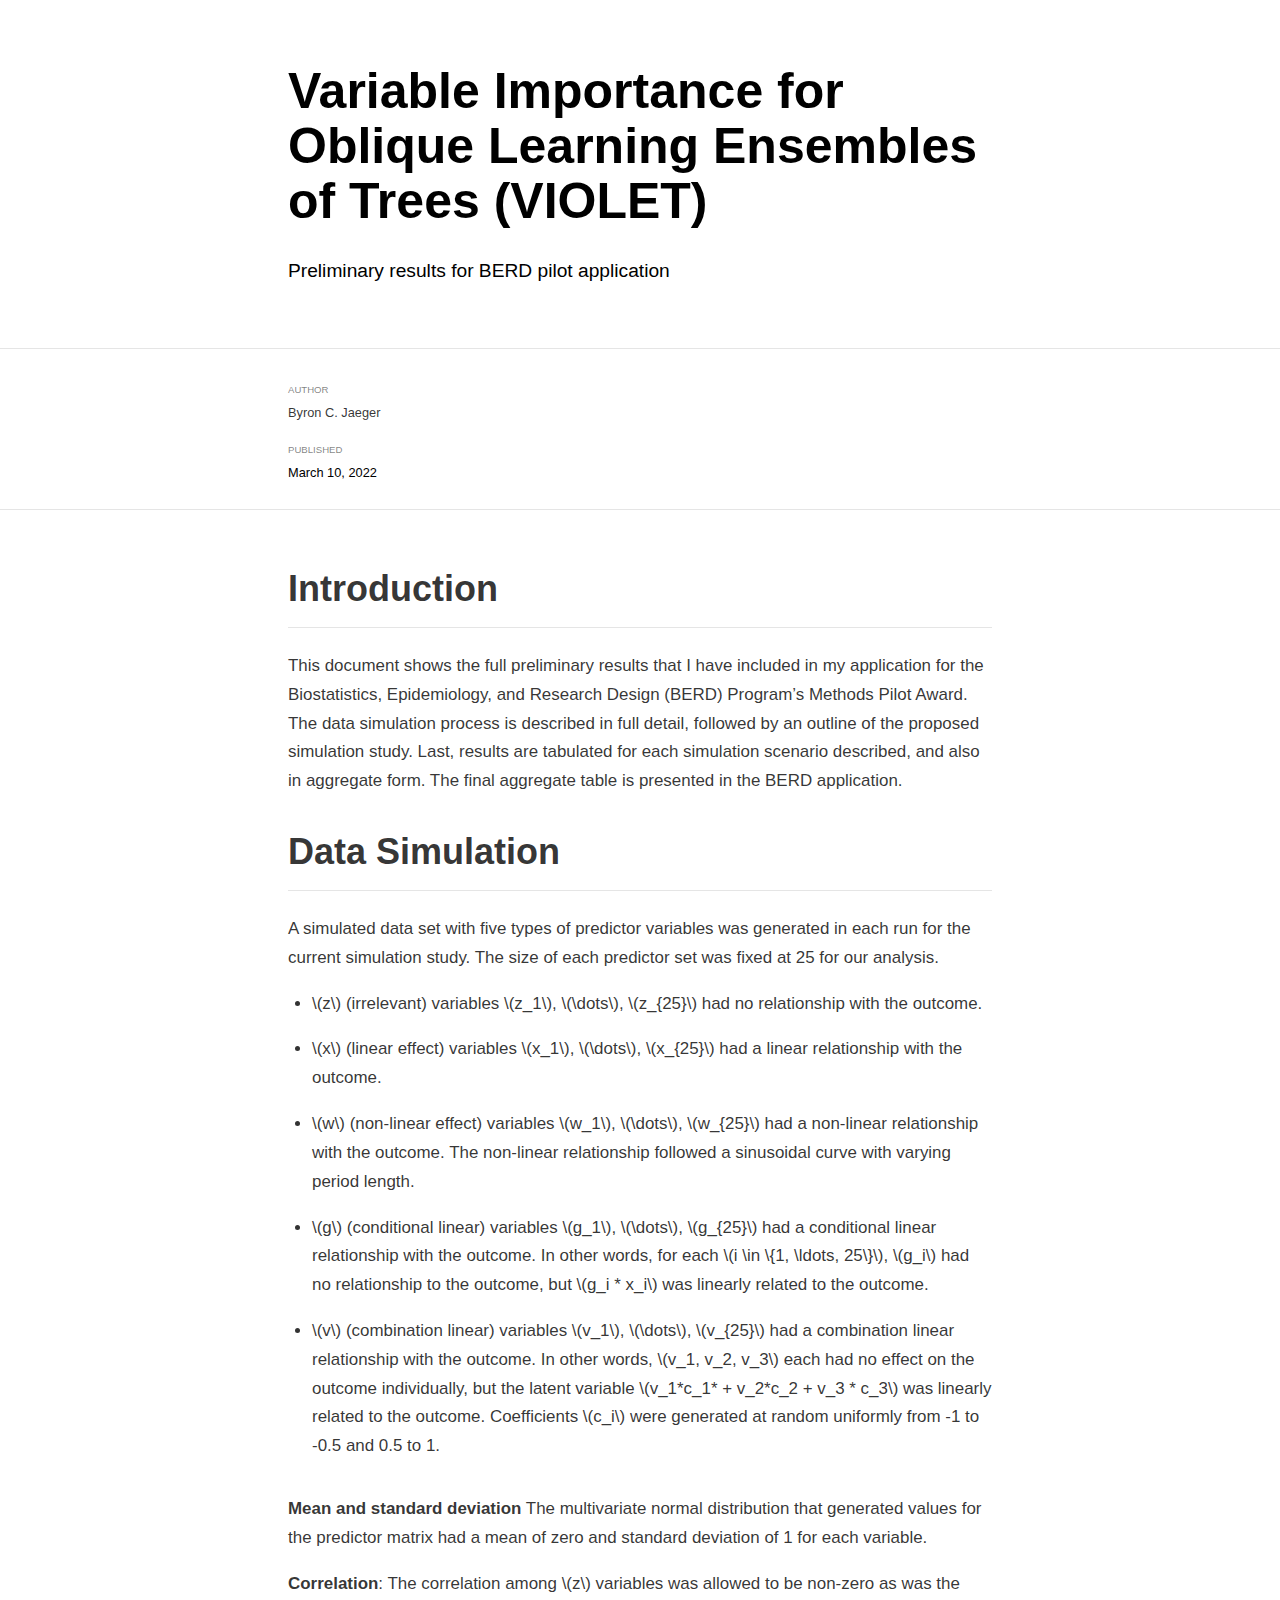
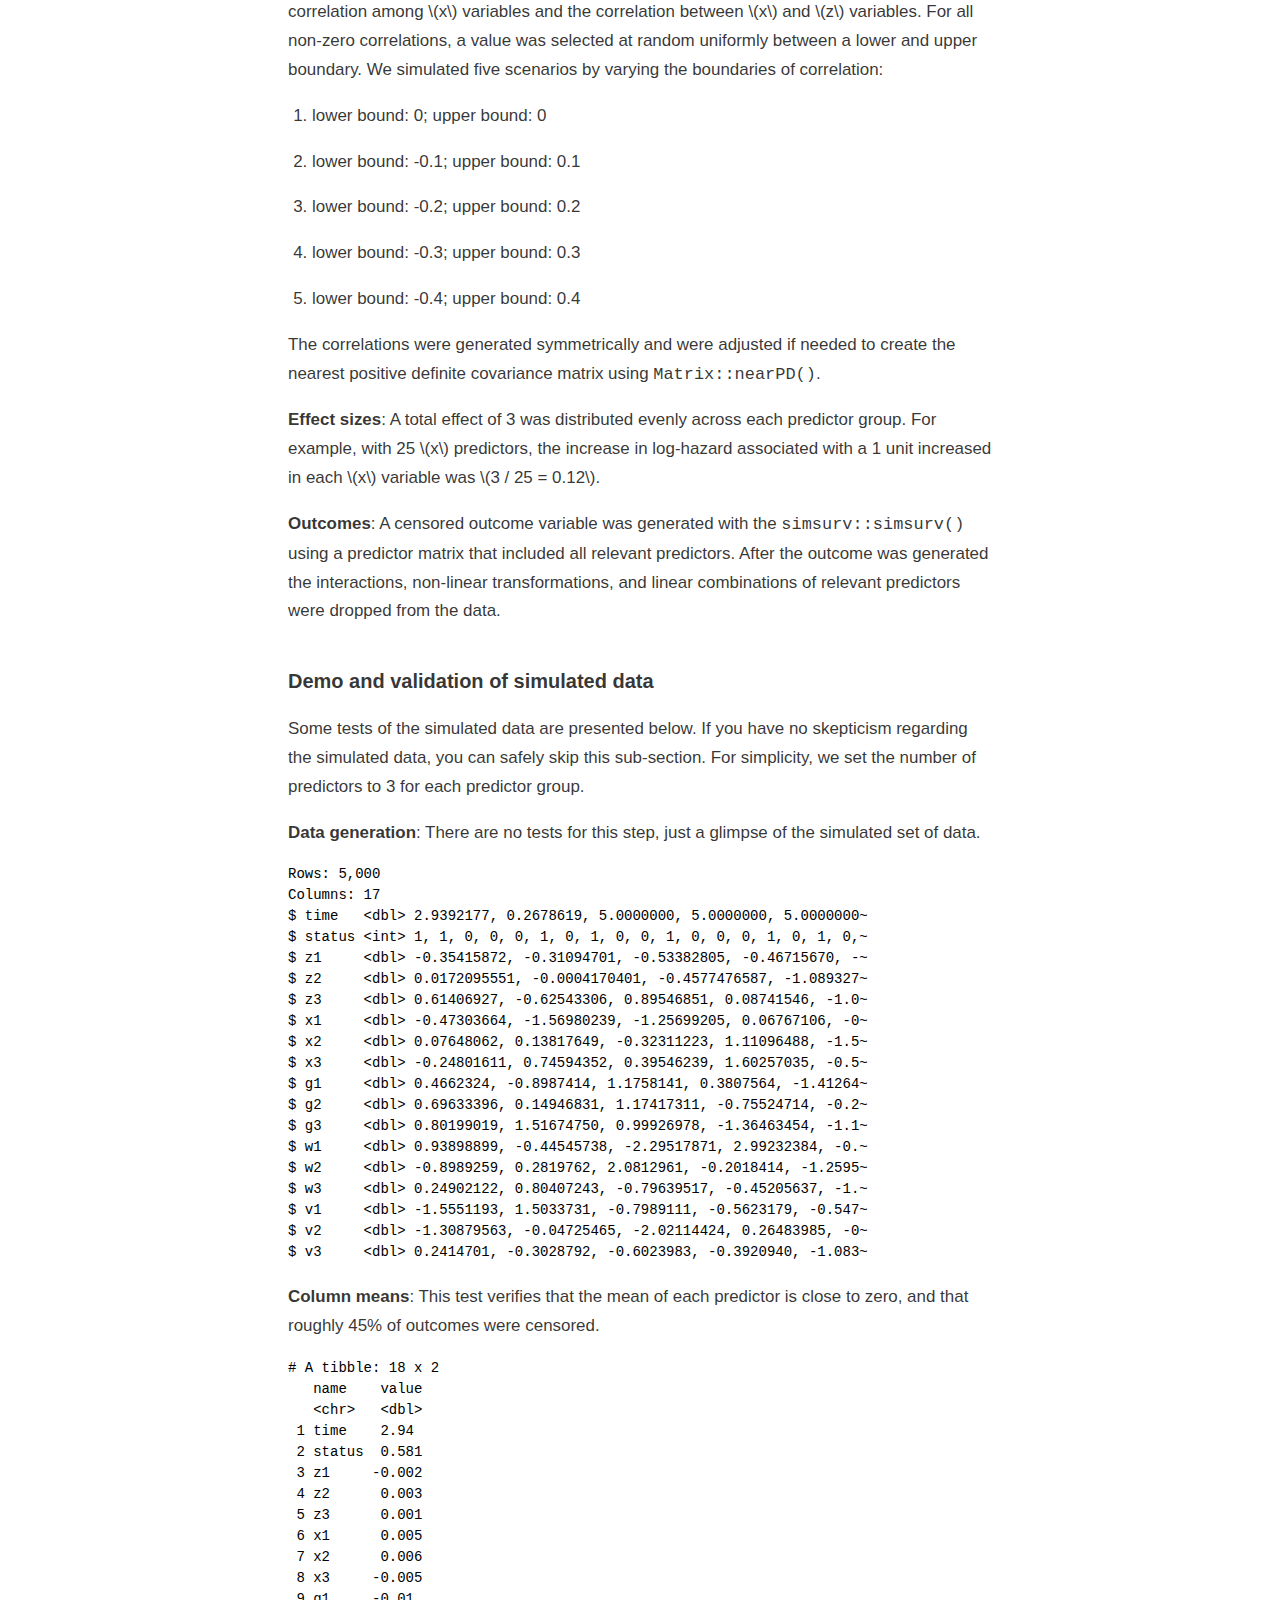
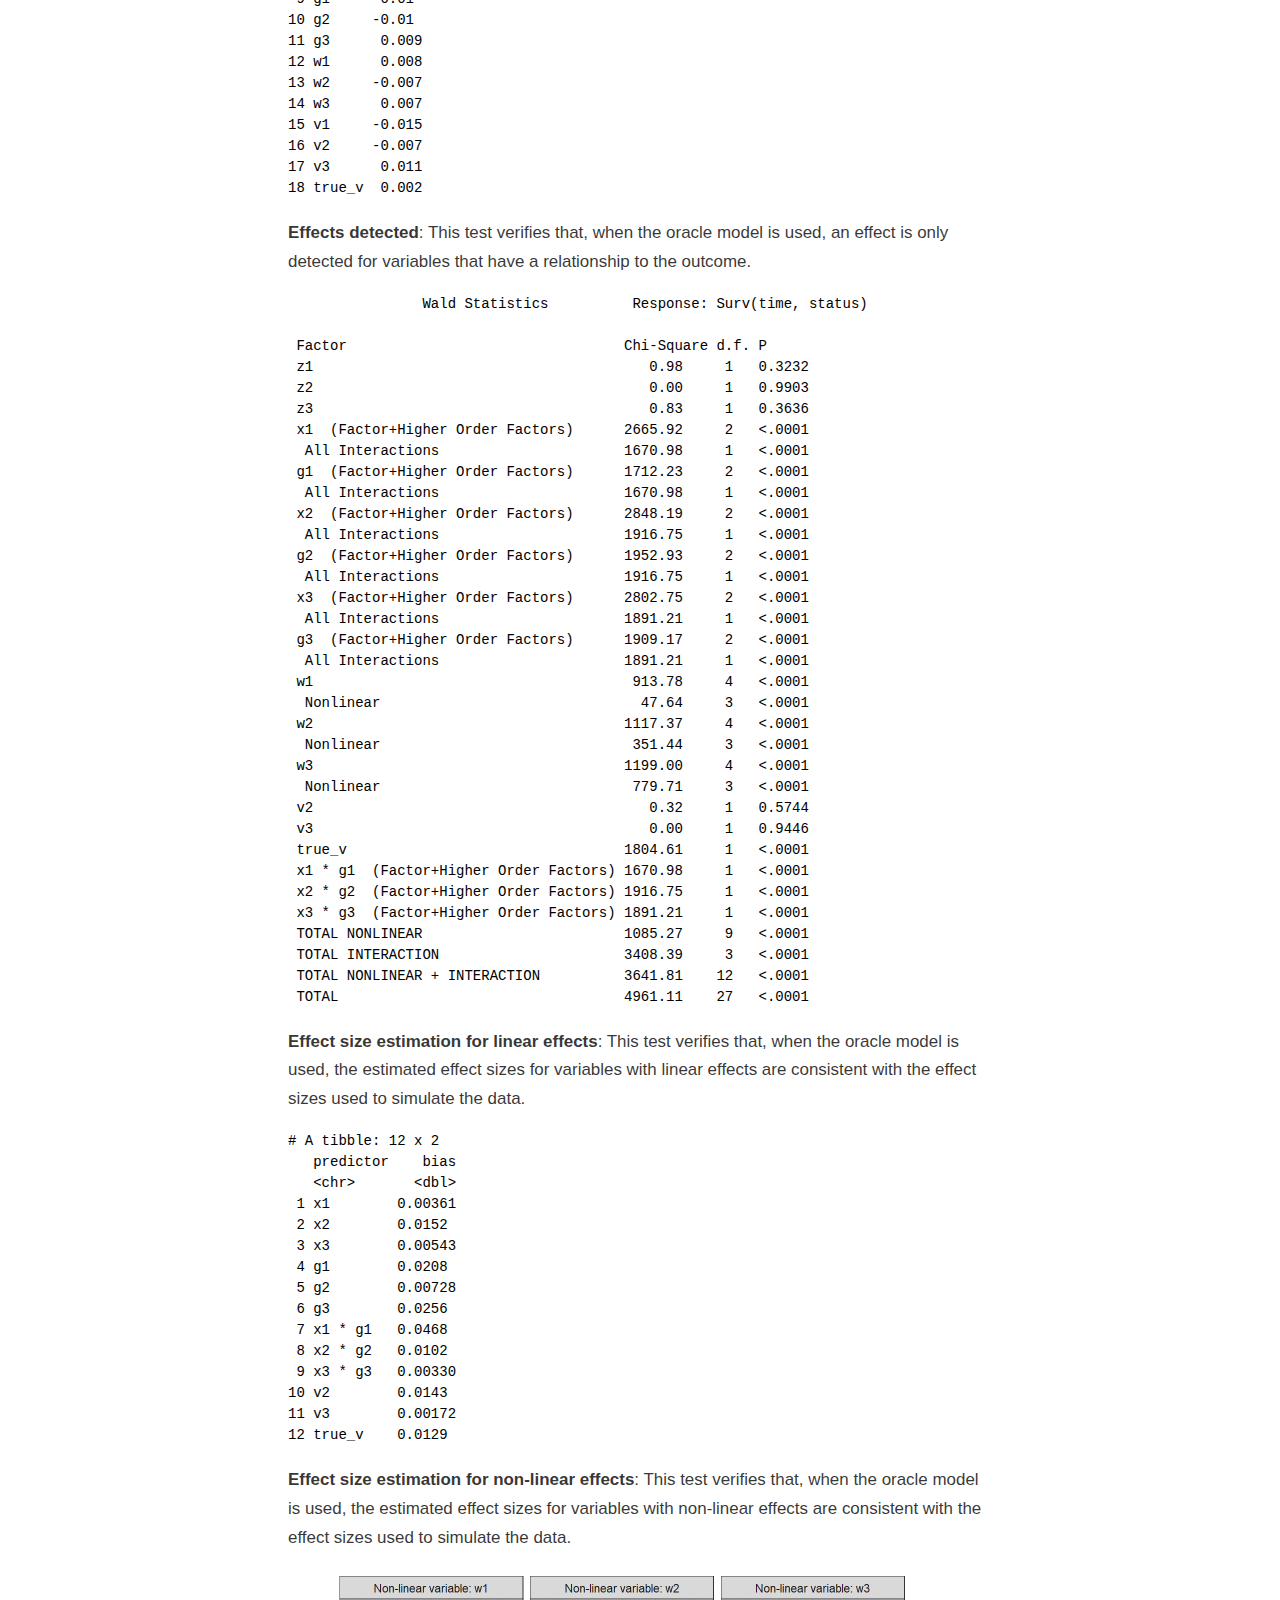
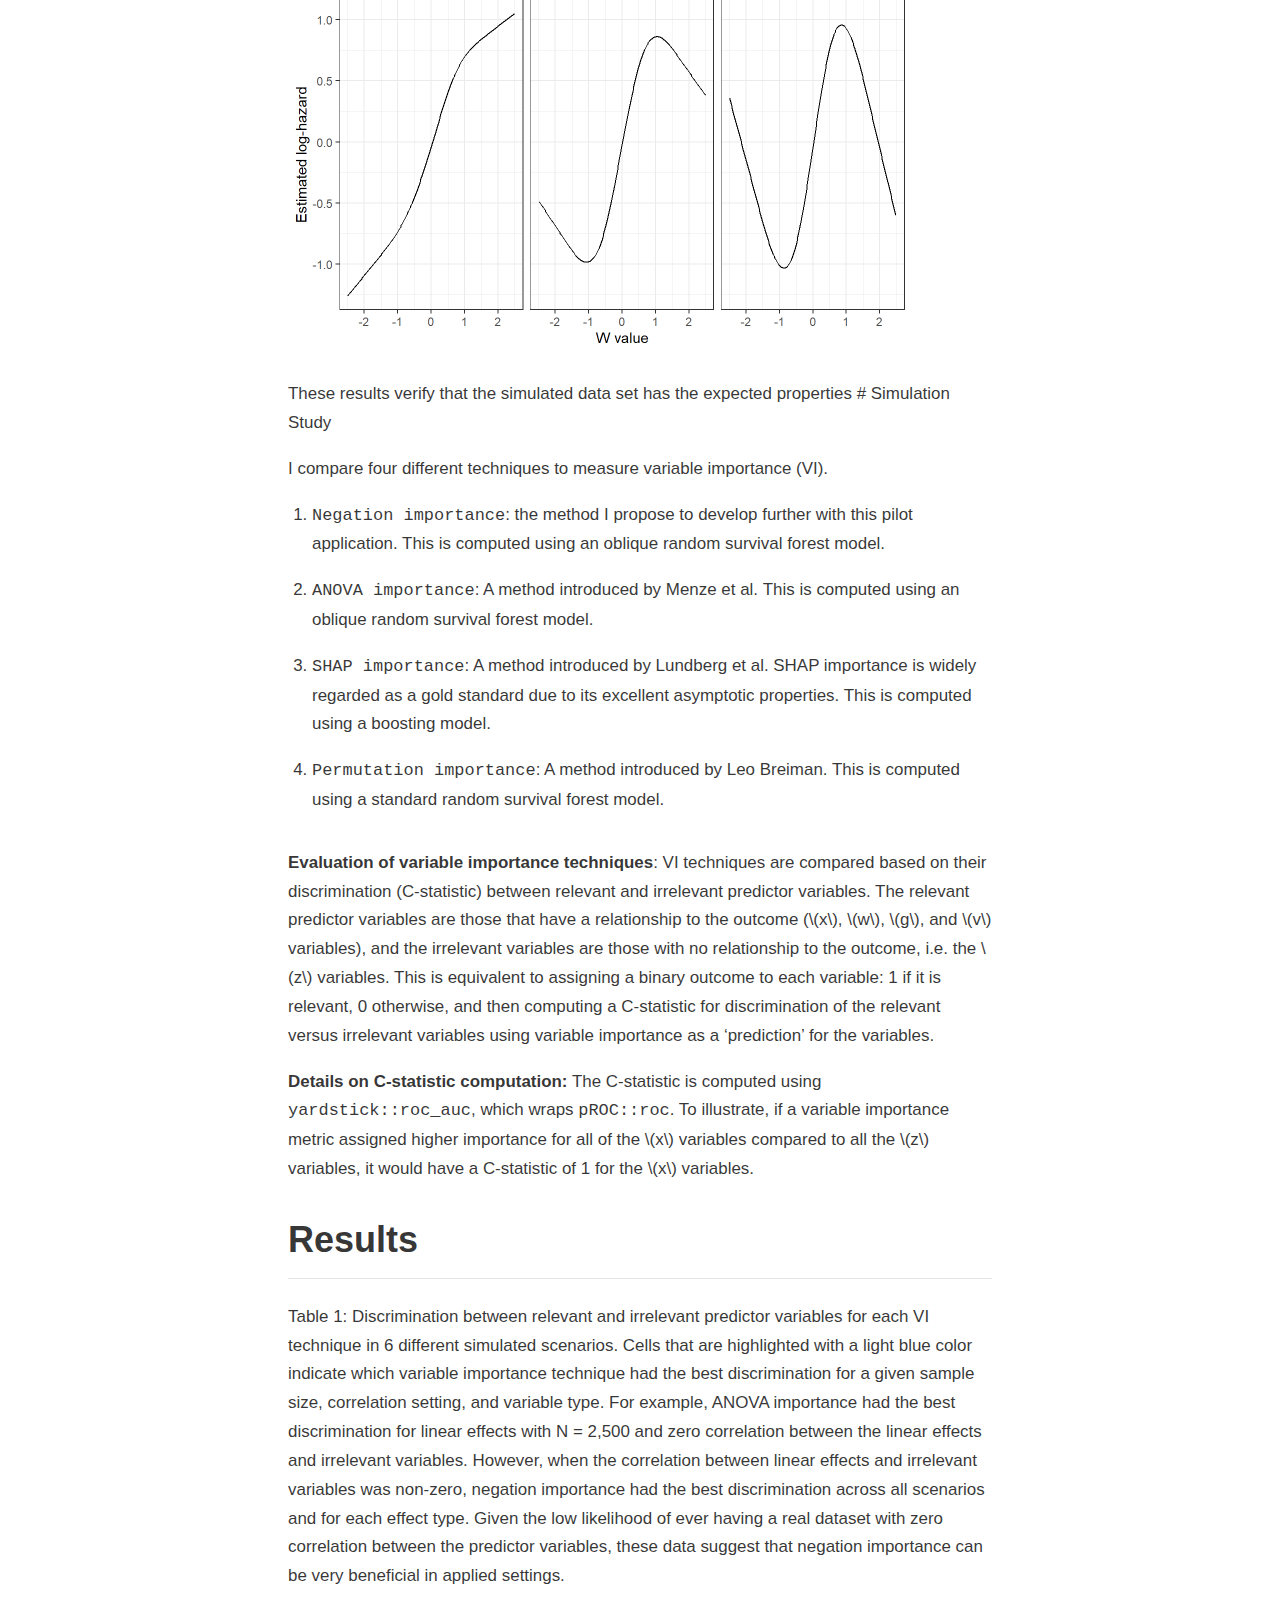
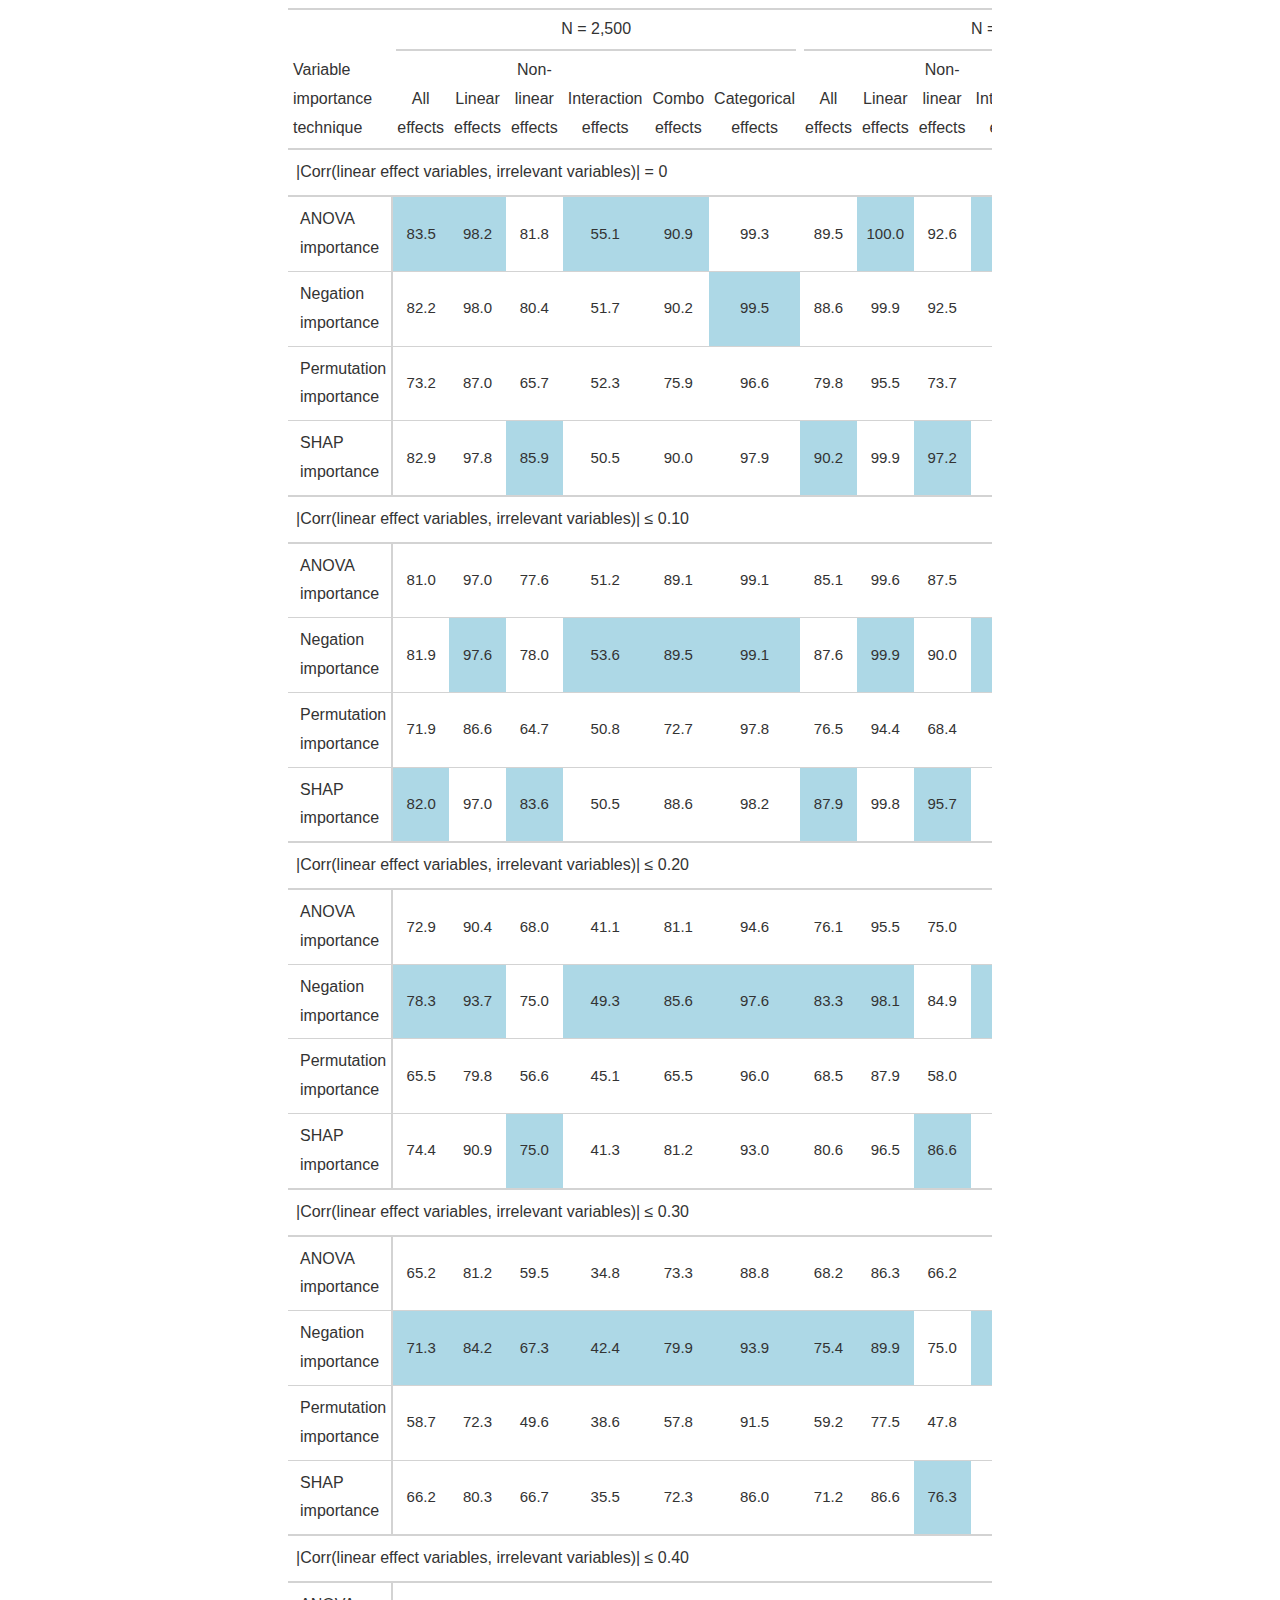
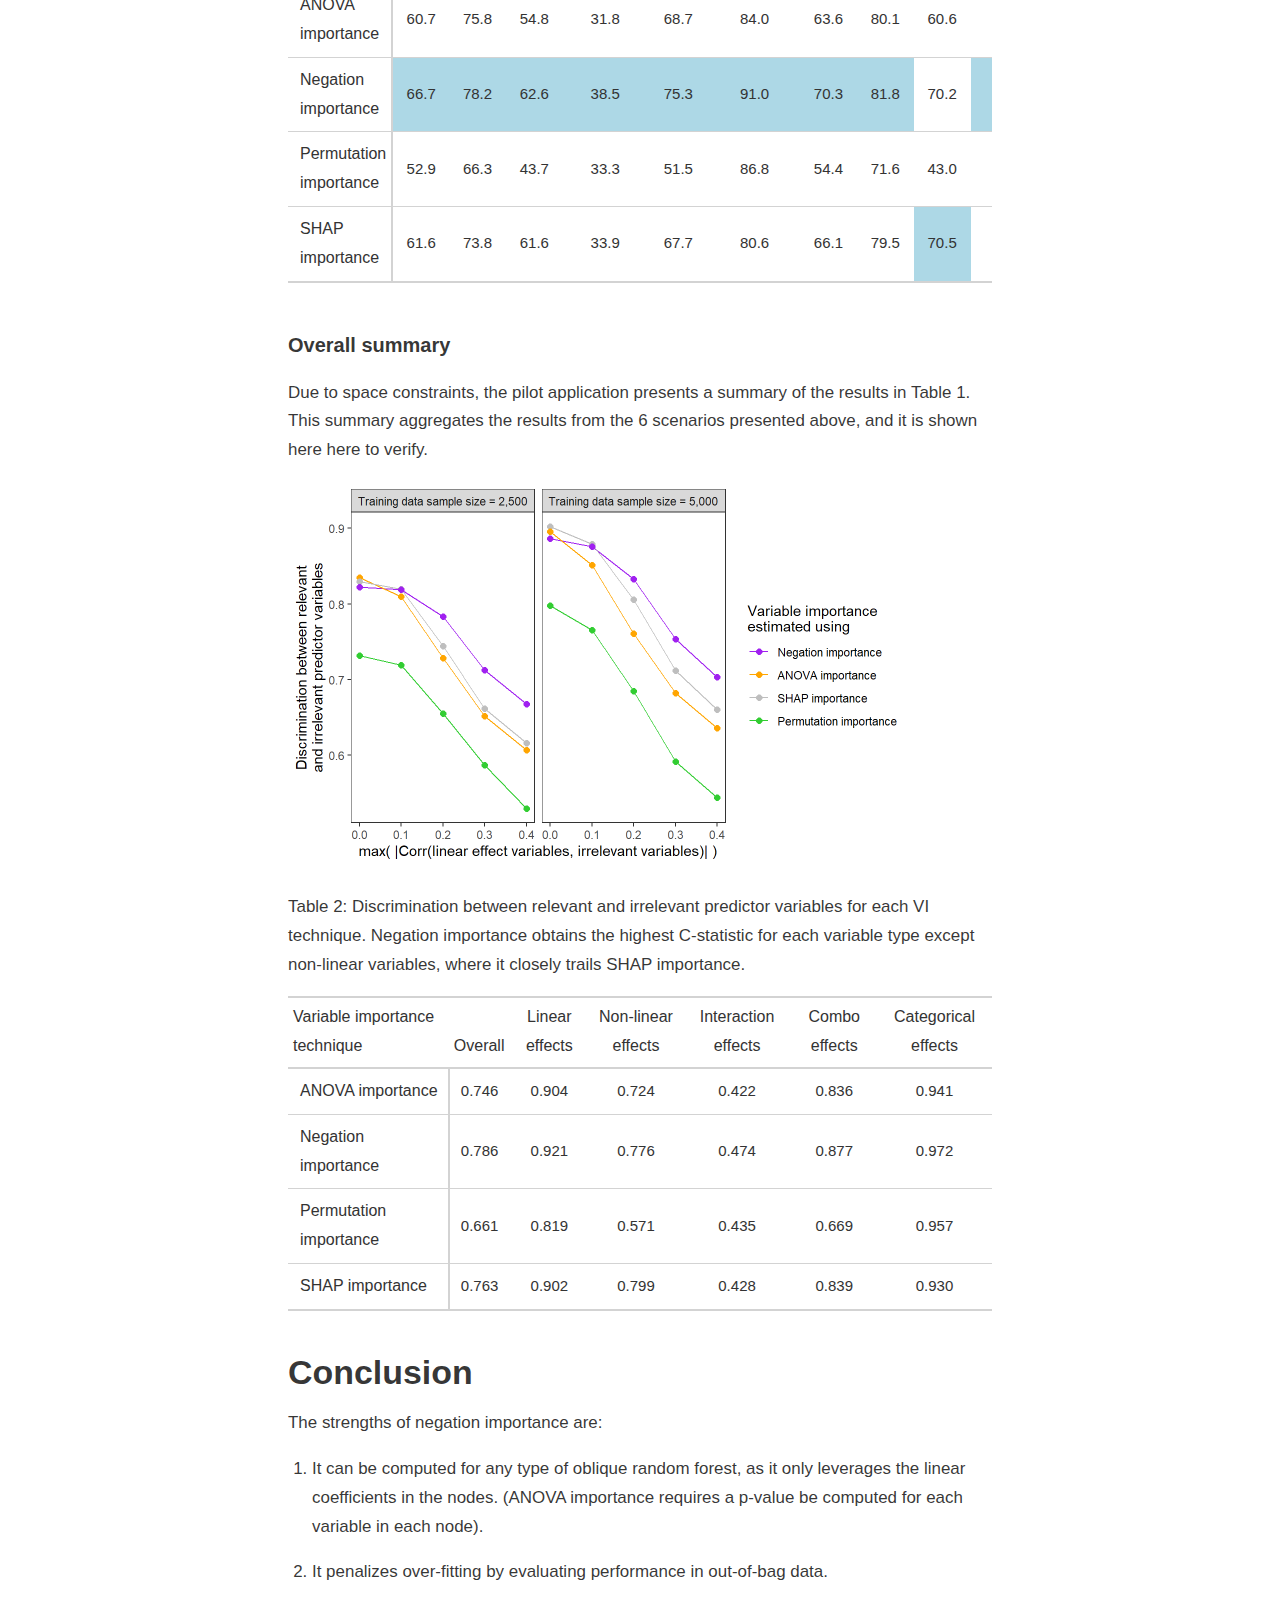
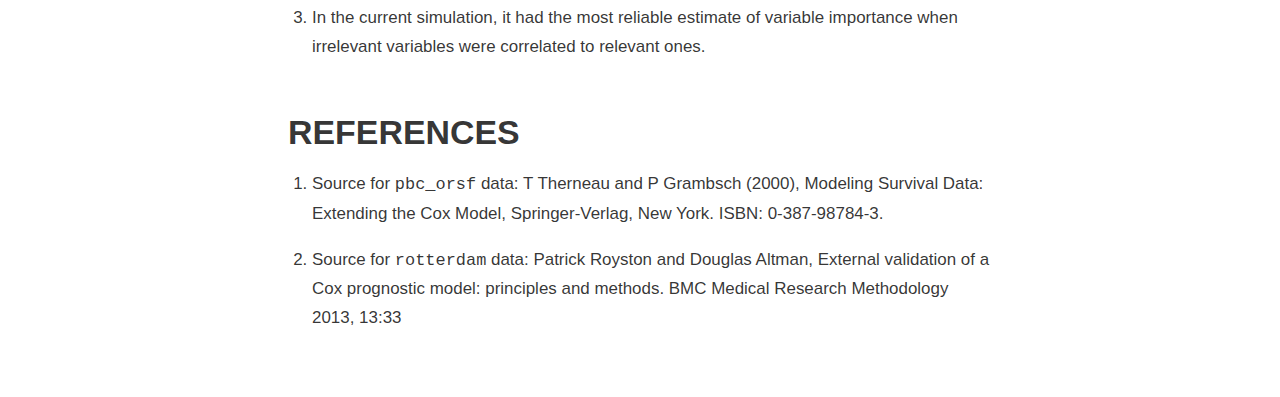
==== index.html @ 813d2148 "catg variables added; it seemed necessary" ====
<!DOCTYPE html>

<html xmlns="http://www.w3.org/1999/xhtml" lang xml:lang>

<head>
  <meta charset="utf-8" />
  <meta name="viewport" content="width=device-width, initial-scale=1" />
  <meta http-equiv="X-UA-Compatible" content="IE=Edge,chrome=1" />
  <meta name="generator" content="distill" />

  <style type="text/css">
  /* Hide doc at startup (prevent jankiness while JS renders/transforms) */
  body {
    visibility: hidden;
  }
  </style>

 <!--radix_placeholder_import_source-->
 <!--/radix_placeholder_import_source-->

<style type="text/css">code{white-space: pre;}</style>
<style type="text/css" data-origin="pandoc">
pre > code.sourceCode { white-space: pre; position: relative; }
pre > code.sourceCode > span { display: inline-block; line-height: 1.25; }
pre > code.sourceCode > span:empty { height: 1.2em; }
.sourceCode { overflow: visible; }
code.sourceCode > span { color: inherit; text-decoration: inherit; }
div.sourceCode { margin: 1em 0; }
pre.sourceCode { margin: 0; }
@media screen {
div.sourceCode { overflow: auto; }
}
@media print {
pre > code.sourceCode { white-space: pre-wrap; }
pre > code.sourceCode > span { text-indent: -5em; padding-left: 5em; }
}
pre.numberSource code
  { counter-reset: source-line 0; }
pre.numberSource code > span
  { position: relative; left: -4em; counter-increment: source-line; }
pre.numberSource code > span > a:first-child::before
  { content: counter(source-line);
    position: relative; left: -1em; text-align: right; vertical-align: baseline;
    border: none; display: inline-block;
    -webkit-touch-callout: none; -webkit-user-select: none;
    -khtml-user-select: none; -moz-user-select: none;
    -ms-user-select: none; user-select: none;
    padding: 0 4px; width: 4em;
    color: #aaaaaa;
  }
pre.numberSource { margin-left: 3em; border-left: 1px solid #aaaaaa;  padding-left: 4px; }
div.sourceCode
  {   }
@media screen {
pre > code.sourceCode > span > a:first-child::before { text-decoration: underline; }
}
code span.al { color: #ad0000; } /* Alert */
code span.an { color: #5e5e5e; } /* Annotation */
code span.at { } /* Attribute */
code span.bn { color: #ad0000; } /* BaseN */
code span.bu { } /* BuiltIn */
code span.cf { color: #007ba5; } /* ControlFlow */
code span.ch { color: #20794d; } /* Char */
code span.cn { color: #8f5902; } /* Constant */
code span.co { color: #5e5e5e; } /* Comment */
code span.cv { color: #5e5e5e; font-style: italic; } /* CommentVar */
code span.do { color: #5e5e5e; font-style: italic; } /* Documentation */
code span.dt { color: #ad0000; } /* DataType */
code span.dv { color: #ad0000; } /* DecVal */
code span.er { color: #ad0000; } /* Error */
code span.ex { } /* Extension */
code span.fl { color: #ad0000; } /* Float */
code span.fu { color: #4758ab; } /* Function */
code span.im { } /* Import */
code span.in { color: #5e5e5e; } /* Information */
code span.kw { color: #007ba5; } /* Keyword */
code span.op { color: #5e5e5e; } /* Operator */
code span.ot { color: #007ba5; } /* Other */
code span.pp { color: #ad0000; } /* Preprocessor */
code span.sc { color: #5e5e5e; } /* SpecialChar */
code span.ss { color: #20794d; } /* SpecialString */
code span.st { color: #20794d; } /* String */
code span.va { color: #111111; } /* Variable */
code span.vs { color: #20794d; } /* VerbatimString */
code span.wa { color: #5e5e5e; font-style: italic; } /* Warning */
</style>


  <!--radix_placeholder_meta_tags-->
  <title>Variable Importance for Oblique Learning Ensembles of Trees (VIOLET)</title>

  <meta property="description" itemprop="description" content="Preliminary results for BERD pilot application" />


  <!--  https://schema.org/Article -->
  <meta property="article:published" itemprop="datePublished" content="2022-03-10" />
  <meta property="article:created" itemprop="dateCreated" content="2022-03-10" />
  <meta name="article:author" content="Byron C. Jaeger" />

  <!--  https://developers.facebook.com/docs/sharing/webmasters#markup -->
  <meta property="og:title" content="Variable Importance for Oblique Learning Ensembles of Trees (VIOLET)" />
  <meta property="og:type" content="article" />
  <meta property="og:description" content="Preliminary results for BERD pilot application" />
  <meta property="og:locale" content="en_US" />

  <!--  https://dev.twitter.com/cards/types/summary -->
  <meta property="twitter:card" content="summary" />
  <meta property="twitter:title" content="Variable Importance for Oblique Learning Ensembles of Trees (VIOLET)" />
  <meta property="twitter:description" content="Preliminary results for BERD pilot application" />

  <!--/radix_placeholder_meta_tags-->
  <!--radix_placeholder_rmarkdown_metadata-->

  <script type="text/json" id="radix-rmarkdown-metadata">
  {"type":"list","attributes":{"names":{"type":"character","attributes":{},"value":["title","description","author","affiliation","date","output","toc_depth","code_folding"]}},"value":[{"type":"character","attributes":{},"value":["Variable Importance for Oblique Learning Ensembles of Trees (VIOLET)"]},{"type":"character","attributes":{},"value":["Preliminary results for BERD pilot application\n"]},{"type":"list","attributes":{},"value":[{"type":"list","attributes":{"names":{"type":"character","attributes":{},"value":["name"]}},"value":[{"type":"character","attributes":{},"value":["Byron C. Jaeger"]}]}]},{"type":"character","attributes":{},"value":["Wake Forest School of Medicine"]},{"type":"character","attributes":{},"value":["2022-03-10"]},{"type":"list","attributes":{"names":{"type":"character","attributes":{},"value":["distill::distill_article","toc"]}},"value":[{"type":"NULL"},{"type":"logical","attributes":{},"value":[true]}]},{"type":"integer","attributes":{},"value":[2]},{"type":"logical","attributes":{},"value":[true]}]}
  </script>
  <!--/radix_placeholder_rmarkdown_metadata-->
  
  <script type="text/json" id="radix-resource-manifest">
  {"type":"list","attributes":{},"value":[]}
  </script>
  <!--radix_placeholder_navigation_in_header-->
  <!--/radix_placeholder_navigation_in_header-->
  <!--radix_placeholder_distill-->

  <style type="text/css">

  body {
    background-color: white;
  }

  .pandoc-table {
    width: 100%;
  }

  .pandoc-table>caption {
    margin-bottom: 10px;
  }

  .pandoc-table th:not([align]) {
    text-align: left;
  }

  .pagedtable-footer {
    font-size: 15px;
  }

  d-byline .byline {
    grid-template-columns: 2fr 2fr;
  }

  d-byline .byline h3 {
    margin-block-start: 1.5em;
  }

  d-byline .byline .authors-affiliations h3 {
    margin-block-start: 0.5em;
  }

  .authors-affiliations .orcid-id {
    width: 16px;
    height:16px;
    margin-left: 4px;
    margin-right: 4px;
    vertical-align: middle;
    padding-bottom: 2px;
  }

  d-title .dt-tags {
    margin-top: 1em;
    grid-column: text;
  }

  .dt-tags .dt-tag {
    text-decoration: none;
    display: inline-block;
    color: rgba(0,0,0,0.6);
    padding: 0em 0.4em;
    margin-right: 0.5em;
    margin-bottom: 0.4em;
    font-size: 70%;
    border: 1px solid rgba(0,0,0,0.2);
    border-radius: 3px;
    text-transform: uppercase;
    font-weight: 500;
  }

  d-article table.gt_table td,
  d-article table.gt_table th {
    border-bottom: none;
  }

  .html-widget {
    margin-bottom: 2.0em;
  }

  .l-screen-inset {
    padding-right: 16px;
  }

  .l-screen .caption {
    margin-left: 10px;
  }

  .shaded {
    background: rgb(247, 247, 247);
    padding-top: 20px;
    padding-bottom: 20px;
    border-top: 1px solid rgba(0, 0, 0, 0.1);
    border-bottom: 1px solid rgba(0, 0, 0, 0.1);
  }

  .shaded .html-widget {
    margin-bottom: 0;
    border: 1px solid rgba(0, 0, 0, 0.1);
  }

  .shaded .shaded-content {
    background: white;
  }

  .text-output {
    margin-top: 0;
    line-height: 1.5em;
  }

  .hidden {
    display: none !important;
  }

  d-article {
    padding-top: 2.5rem;
    padding-bottom: 30px;
  }

  d-appendix {
    padding-top: 30px;
  }

  d-article>p>img {
    width: 100%;
  }

  d-article h2 {
    margin: 1rem 0 1.5rem 0;
  }

  d-article h3 {
    margin-top: 1.5rem;
  }

  d-article iframe {
    border: 1px solid rgba(0, 0, 0, 0.1);
    margin-bottom: 2.0em;
    width: 100%;
  }

  /* Tweak code blocks */

  d-article div.sourceCode code,
  d-article pre code {
    font-family: Consolas, Monaco, 'Andale Mono', 'Ubuntu Mono', monospace;
  }

  d-article pre,
  d-article div.sourceCode,
  d-article div.sourceCode pre {
    overflow: auto;
  }

  d-article div.sourceCode {
    background-color: white;
  }

  d-article div.sourceCode pre {
    padding-left: 10px;
    font-size: 12px;
    border-left: 2px solid rgba(0,0,0,0.1);
  }

  d-article pre {
    font-size: 12px;
    color: black;
    background: none;
    margin-top: 0;
    text-align: left;
    white-space: pre;
    word-spacing: normal;
    word-break: normal;
    word-wrap: normal;
    line-height: 1.5;

    -moz-tab-size: 4;
    -o-tab-size: 4;
    tab-size: 4;

    -webkit-hyphens: none;
    -moz-hyphens: none;
    -ms-hyphens: none;
    hyphens: none;
  }

  d-article pre a {
    border-bottom: none;
  }

  d-article pre a:hover {
    border-bottom: none;
    text-decoration: underline;
  }

  d-article details {
    grid-column: text;
    margin-bottom: 0.8em;
  }

  @media(min-width: 768px) {

  d-article pre,
  d-article div.sourceCode,
  d-article div.sourceCode pre {
    overflow: visible !important;
  }

  d-article div.sourceCode pre {
    padding-left: 18px;
    font-size: 14px;
  }

  d-article pre {
    font-size: 14px;
  }

  }

  figure img.external {
    background: white;
    border: 1px solid rgba(0, 0, 0, 0.1);
    box-shadow: 0 1px 8px rgba(0, 0, 0, 0.1);
    padding: 18px;
    box-sizing: border-box;
  }

  /* CSS for d-contents */

  .d-contents {
    grid-column: text;
    color: rgba(0,0,0,0.8);
    font-size: 0.9em;
    padding-bottom: 1em;
    margin-bottom: 1em;
    padding-bottom: 0.5em;
    margin-bottom: 1em;
    padding-left: 0.25em;
    justify-self: start;
  }

  @media(min-width: 1000px) {
    .d-contents.d-contents-float {
      height: 0;
      grid-column-start: 1;
      grid-column-end: 4;
      justify-self: center;
      padding-right: 3em;
      padding-left: 2em;
    }
  }

  .d-contents nav h3 {
    font-size: 18px;
    margin-top: 0;
    margin-bottom: 1em;
  }

  .d-contents li {
    list-style-type: none
  }

  .d-contents nav > ul {
    padding-left: 0;
  }

  .d-contents ul {
    padding-left: 1em
  }

  .d-contents nav ul li {
    margin-top: 0.6em;
    margin-bottom: 0.2em;
  }

  .d-contents nav a {
    font-size: 13px;
    border-bottom: none;
    text-decoration: none
    color: rgba(0, 0, 0, 0.8);
  }

  .d-contents nav a:hover {
    text-decoration: underline solid rgba(0, 0, 0, 0.6)
  }

  .d-contents nav > ul > li > a {
    font-weight: 600;
  }

  .d-contents nav > ul > li > ul {
    font-weight: inherit;
  }

  .d-contents nav > ul > li > ul > li {
    margin-top: 0.2em;
  }


  .d-contents nav ul {
    margin-top: 0;
    margin-bottom: 0.25em;
  }

  .d-article-with-toc h2:nth-child(2) {
    margin-top: 0;
  }


  /* Figure */

  .figure {
    position: relative;
    margin-bottom: 2.5em;
    margin-top: 1.5em;
  }

  .figure img {
    width: 100%;
  }

  .figure .caption {
    color: rgba(0, 0, 0, 0.6);
    font-size: 12px;
    line-height: 1.5em;
  }

  .figure img.external {
    background: white;
    border: 1px solid rgba(0, 0, 0, 0.1);
    box-shadow: 0 1px 8px rgba(0, 0, 0, 0.1);
    padding: 18px;
    box-sizing: border-box;
  }

  .figure .caption a {
    color: rgba(0, 0, 0, 0.6);
  }

  .figure .caption b,
  .figure .caption strong, {
    font-weight: 600;
    color: rgba(0, 0, 0, 1.0);
  }

  /* Citations */

  d-article .citation {
    color: inherit;
    cursor: inherit;
  }

  div.hanging-indent{
    margin-left: 1em; text-indent: -1em;
  }

  /* Citation hover box */

  .tippy-box[data-theme~=light-border] {
    background-color: rgba(250, 250, 250, 0.95);
  }

  .tippy-content > p {
    margin-bottom: 0;
    padding: 2px;
  }


  /* Tweak 1000px media break to show more text */

  @media(min-width: 1000px) {
    .base-grid,
    distill-header,
    d-title,
    d-abstract,
    d-article,
    d-appendix,
    distill-appendix,
    d-byline,
    d-footnote-list,
    d-citation-list,
    distill-footer {
      grid-template-columns: [screen-start] 1fr [page-start kicker-start] 80px [middle-start] 50px [text-start kicker-end] 65px 65px 65px 65px 65px 65px 65px 65px [text-end gutter-start] 65px [middle-end] 65px [page-end gutter-end] 1fr [screen-end];
      grid-column-gap: 16px;
    }

    .grid {
      grid-column-gap: 16px;
    }

    d-article {
      font-size: 1.06rem;
      line-height: 1.7em;
    }
    figure .caption, .figure .caption, figure figcaption {
      font-size: 13px;
    }
  }

  @media(min-width: 1180px) {
    .base-grid,
    distill-header,
    d-title,
    d-abstract,
    d-article,
    d-appendix,
    distill-appendix,
    d-byline,
    d-footnote-list,
    d-citation-list,
    distill-footer {
      grid-template-columns: [screen-start] 1fr [page-start kicker-start] 60px [middle-start] 60px [text-start kicker-end] 60px 60px 60px 60px 60px 60px 60px 60px [text-end gutter-start] 60px [middle-end] 60px [page-end gutter-end] 1fr [screen-end];
      grid-column-gap: 32px;
    }

    .grid {
      grid-column-gap: 32px;
    }
  }


  /* Get the citation styles for the appendix (not auto-injected on render since
     we do our own rendering of the citation appendix) */

  d-appendix .citation-appendix,
  .d-appendix .citation-appendix {
    font-size: 11px;
    line-height: 15px;
    border-left: 1px solid rgba(0, 0, 0, 0.1);
    padding-left: 18px;
    border: 1px solid rgba(0,0,0,0.1);
    background: rgba(0, 0, 0, 0.02);
    padding: 10px 18px;
    border-radius: 3px;
    color: rgba(150, 150, 150, 1);
    overflow: hidden;
    margin-top: -12px;
    white-space: pre-wrap;
    word-wrap: break-word;
  }

  /* Include appendix styles here so they can be overridden */

  d-appendix {
    contain: layout style;
    font-size: 0.8em;
    line-height: 1.7em;
    margin-top: 60px;
    margin-bottom: 0;
    border-top: 1px solid rgba(0, 0, 0, 0.1);
    color: rgba(0,0,0,0.5);
    padding-top: 60px;
    padding-bottom: 48px;
  }

  d-appendix h3 {
    grid-column: page-start / text-start;
    font-size: 15px;
    font-weight: 500;
    margin-top: 1em;
    margin-bottom: 0;
    color: rgba(0,0,0,0.65);
  }

  d-appendix h3 + * {
    margin-top: 1em;
  }

  d-appendix ol {
    padding: 0 0 0 15px;
  }

  @media (min-width: 768px) {
    d-appendix ol {
      padding: 0 0 0 30px;
      margin-left: -30px;
    }
  }

  d-appendix li {
    margin-bottom: 1em;
  }

  d-appendix a {
    color: rgba(0, 0, 0, 0.6);
  }

  d-appendix > * {
    grid-column: text;
  }

  d-appendix > d-footnote-list,
  d-appendix > d-citation-list,
  d-appendix > distill-appendix {
    grid-column: screen;
  }

  /* Include footnote styles here so they can be overridden */

  d-footnote-list {
    contain: layout style;
  }

  d-footnote-list > * {
    grid-column: text;
  }

  d-footnote-list a.footnote-backlink {
    color: rgba(0,0,0,0.3);
    padding-left: 0.5em;
  }



  /* Anchor.js */

  .anchorjs-link {
    /*transition: all .25s linear; */
    text-decoration: none;
    border-bottom: none;
  }
  *:hover > .anchorjs-link {
    margin-left: -1.125em !important;
    text-decoration: none;
    border-bottom: none;
  }

  /* Social footer */

  .social_footer {
    margin-top: 30px;
    margin-bottom: 0;
    color: rgba(0,0,0,0.67);
  }

  .disqus-comments {
    margin-right: 30px;
  }

  .disqus-comment-count {
    border-bottom: 1px solid rgba(0, 0, 0, 0.4);
    cursor: pointer;
  }

  #disqus_thread {
    margin-top: 30px;
  }

  .article-sharing a {
    border-bottom: none;
    margin-right: 8px;
  }

  .article-sharing a:hover {
    border-bottom: none;
  }

  .sidebar-section.subscribe {
    font-size: 12px;
    line-height: 1.6em;
  }

  .subscribe p {
    margin-bottom: 0.5em;
  }


  .article-footer .subscribe {
    font-size: 15px;
    margin-top: 45px;
  }


  .sidebar-section.custom {
    font-size: 12px;
    line-height: 1.6em;
  }

  .custom p {
    margin-bottom: 0.5em;
  }

  /* Styles for listing layout (hide title) */
  .layout-listing d-title, .layout-listing .d-title {
    display: none;
  }

  /* Styles for posts lists (not auto-injected) */


  .posts-with-sidebar {
    padding-left: 45px;
    padding-right: 45px;
  }

  .posts-list .description h2,
  .posts-list .description p {
    font-family: -apple-system, BlinkMacSystemFont, "Segoe UI", Roboto, Oxygen, Ubuntu, Cantarell, "Fira Sans", "Droid Sans", "Helvetica Neue", Arial, sans-serif;
  }

  .posts-list .description h2 {
    font-weight: 700;
    border-bottom: none;
    padding-bottom: 0;
  }

  .posts-list h2.post-tag {
    border-bottom: 1px solid rgba(0, 0, 0, 0.2);
    padding-bottom: 12px;
  }
  .posts-list {
    margin-top: 60px;
    margin-bottom: 24px;
  }

  .posts-list .post-preview {
    text-decoration: none;
    overflow: hidden;
    display: block;
    border-bottom: 1px solid rgba(0, 0, 0, 0.1);
    padding: 24px 0;
  }

  .post-preview-last {
    border-bottom: none !important;
  }

  .posts-list .posts-list-caption {
    grid-column: screen;
    font-weight: 400;
  }

  .posts-list .post-preview h2 {
    margin: 0 0 6px 0;
    line-height: 1.2em;
    font-style: normal;
    font-size: 24px;
  }

  .posts-list .post-preview p {
    margin: 0 0 12px 0;
    line-height: 1.4em;
    font-size: 16px;
  }

  .posts-list .post-preview .thumbnail {
    box-sizing: border-box;
    margin-bottom: 24px;
    position: relative;
    max-width: 500px;
  }
  .posts-list .post-preview img {
    width: 100%;
    display: block;
  }

  .posts-list .metadata {
    font-size: 12px;
    line-height: 1.4em;
    margin-bottom: 18px;
  }

  .posts-list .metadata > * {
    display: inline-block;
  }

  .posts-list .metadata .publishedDate {
    margin-right: 2em;
  }

  .posts-list .metadata .dt-authors {
    display: block;
    margin-top: 0.3em;
    margin-right: 2em;
  }

  .posts-list .dt-tags {
    display: block;
    line-height: 1em;
  }

  .posts-list .dt-tags .dt-tag {
    display: inline-block;
    color: rgba(0,0,0,0.6);
    padding: 0.3em 0.4em;
    margin-right: 0.2em;
    margin-bottom: 0.4em;
    font-size: 60%;
    border: 1px solid rgba(0,0,0,0.2);
    border-radius: 3px;
    text-transform: uppercase;
    font-weight: 500;
  }

  .posts-list img {
    opacity: 1;
  }

  .posts-list img[data-src] {
    opacity: 0;
  }

  .posts-more {
    clear: both;
  }


  .posts-sidebar {
    font-size: 16px;
  }

  .posts-sidebar h3 {
    font-size: 16px;
    margin-top: 0;
    margin-bottom: 0.5em;
    font-weight: 400;
    text-transform: uppercase;
  }

  .sidebar-section {
    margin-bottom: 30px;
  }

  .categories ul {
    list-style-type: none;
    margin: 0;
    padding: 0;
  }

  .categories li {
    color: rgba(0, 0, 0, 0.8);
    margin-bottom: 0;
  }

  .categories li>a {
    border-bottom: none;
  }

  .categories li>a:hover {
    border-bottom: 1px solid rgba(0, 0, 0, 0.4);
  }

  .categories .active {
    font-weight: 600;
  }

  .categories .category-count {
    color: rgba(0, 0, 0, 0.4);
  }


  @media(min-width: 768px) {
    .posts-list .post-preview h2 {
      font-size: 26px;
    }
    .posts-list .post-preview .thumbnail {
      float: right;
      width: 30%;
      margin-bottom: 0;
    }
    .posts-list .post-preview .description {
      float: left;
      width: 45%;
    }
    .posts-list .post-preview .metadata {
      float: left;
      width: 20%;
      margin-top: 8px;
    }
    .posts-list .post-preview p {
      margin: 0 0 12px 0;
      line-height: 1.5em;
      font-size: 16px;
    }
    .posts-with-sidebar .posts-list {
      float: left;
      width: 75%;
    }
    .posts-with-sidebar .posts-sidebar {
      float: right;
      width: 20%;
      margin-top: 60px;
      padding-top: 24px;
      padding-bottom: 24px;
    }
  }


  /* Improve display for browsers without grid (IE/Edge <= 15) */

  .downlevel {
    line-height: 1.6em;
    font-family: -apple-system, BlinkMacSystemFont, "Segoe UI", Roboto, Oxygen, Ubuntu, Cantarell, "Fira Sans", "Droid Sans", "Helvetica Neue", Arial, sans-serif;
    margin: 0;
  }

  .downlevel .d-title {
    padding-top: 6rem;
    padding-bottom: 1.5rem;
  }

  .downlevel .d-title h1 {
    font-size: 50px;
    font-weight: 700;
    line-height: 1.1em;
    margin: 0 0 0.5rem;
  }

  .downlevel .d-title p {
    font-weight: 300;
    font-size: 1.2rem;
    line-height: 1.55em;
    margin-top: 0;
  }

  .downlevel .d-byline {
    padding-top: 0.8em;
    padding-bottom: 0.8em;
    font-size: 0.8rem;
    line-height: 1.8em;
  }

  .downlevel .section-separator {
    border: none;
    border-top: 1px solid rgba(0, 0, 0, 0.1);
  }

  .downlevel .d-article {
    font-size: 1.06rem;
    line-height: 1.7em;
    padding-top: 1rem;
    padding-bottom: 2rem;
  }


  .downlevel .d-appendix {
    padding-left: 0;
    padding-right: 0;
    max-width: none;
    font-size: 0.8em;
    line-height: 1.7em;
    margin-bottom: 0;
    color: rgba(0,0,0,0.5);
    padding-top: 40px;
    padding-bottom: 48px;
  }

  .downlevel .footnotes ol {
    padding-left: 13px;
  }

  .downlevel .base-grid,
  .downlevel .distill-header,
  .downlevel .d-title,
  .downlevel .d-abstract,
  .downlevel .d-article,
  .downlevel .d-appendix,
  .downlevel .distill-appendix,
  .downlevel .d-byline,
  .downlevel .d-footnote-list,
  .downlevel .d-citation-list,
  .downlevel .distill-footer,
  .downlevel .appendix-bottom,
  .downlevel .posts-container {
    padding-left: 40px;
    padding-right: 40px;
  }

  @media(min-width: 768px) {
    .downlevel .base-grid,
    .downlevel .distill-header,
    .downlevel .d-title,
    .downlevel .d-abstract,
    .downlevel .d-article,
    .downlevel .d-appendix,
    .downlevel .distill-appendix,
    .downlevel .d-byline,
    .downlevel .d-footnote-list,
    .downlevel .d-citation-list,
    .downlevel .distill-footer,
    .downlevel .appendix-bottom,
    .downlevel .posts-container {
    padding-left: 150px;
    padding-right: 150px;
    max-width: 900px;
  }
  }

  .downlevel pre code {
    display: block;
    border-left: 2px solid rgba(0, 0, 0, .1);
    padding: 0 0 0 20px;
    font-size: 14px;
  }

  .downlevel code, .downlevel pre {
    color: black;
    background: none;
    font-family: Consolas, Monaco, 'Andale Mono', 'Ubuntu Mono', monospace;
    text-align: left;
    white-space: pre;
    word-spacing: normal;
    word-break: normal;
    word-wrap: normal;
    line-height: 1.5;

    -moz-tab-size: 4;
    -o-tab-size: 4;
    tab-size: 4;

    -webkit-hyphens: none;
    -moz-hyphens: none;
    -ms-hyphens: none;
    hyphens: none;
  }

  .downlevel .posts-list .post-preview {
    color: inherit;
  }



  </style>

  <script type="application/javascript">

  function is_downlevel_browser() {
    if (bowser.isUnsupportedBrowser({ msie: "12", msedge: "16"},
                                   window.navigator.userAgent)) {
      return true;
    } else {
      return window.load_distill_framework === undefined;
    }
  }

  // show body when load is complete
  function on_load_complete() {

    // add anchors
    if (window.anchors) {
      window.anchors.options.placement = 'left';
      window.anchors.add('d-article > h2, d-article > h3, d-article > h4, d-article > h5');
    }


    // set body to visible
    document.body.style.visibility = 'visible';

    // force redraw for leaflet widgets
    if (window.HTMLWidgets) {
      var maps = window.HTMLWidgets.findAll(".leaflet");
      $.each(maps, function(i, el) {
        var map = this.getMap();
        map.invalidateSize();
        map.eachLayer(function(layer) {
          if (layer instanceof L.TileLayer)
            layer.redraw();
        });
      });
    }

    // trigger 'shown' so htmlwidgets resize
    $('d-article').trigger('shown');
  }

  function init_distill() {

    init_common();

    // create front matter
    var front_matter = $('<d-front-matter></d-front-matter>');
    $('#distill-front-matter').wrap(front_matter);

    // create d-title
    $('.d-title').changeElementType('d-title');

    // create d-byline
    var byline = $('<d-byline></d-byline>');
    $('.d-byline').replaceWith(byline);

    // create d-article
    var article = $('<d-article></d-article>');
    $('.d-article').wrap(article).children().unwrap();

    // move posts container into article
    $('.posts-container').appendTo($('d-article'));

    // create d-appendix
    $('.d-appendix').changeElementType('d-appendix');

    // flag indicating that we have appendix items
    var appendix = $('.appendix-bottom').children('h3').length > 0;

    // replace footnotes with <d-footnote>
    $('.footnote-ref').each(function(i, val) {
      appendix = true;
      var href = $(this).attr('href');
      var id = href.replace('#', '');
      var fn = $('#' + id);
      var fn_p = $('#' + id + '>p');
      fn_p.find('.footnote-back').remove();
      var text = fn_p.html();
      var dtfn = $('<d-footnote></d-footnote>');
      dtfn.html(text);
      $(this).replaceWith(dtfn);
    });
    // remove footnotes
    $('.footnotes').remove();

    // move refs into #references-listing
    $('#references-listing').replaceWith($('#refs'));

    $('h1.appendix, h2.appendix').each(function(i, val) {
      $(this).changeElementType('h3');
    });
    $('h3.appendix').each(function(i, val) {
      var id = $(this).attr('id');
      $('.d-contents a[href="#' + id + '"]').parent().remove();
      appendix = true;
      $(this).nextUntil($('h1, h2, h3')).addBack().appendTo($('d-appendix'));
    });

    // show d-appendix if we have appendix content
    $("d-appendix").css('display', appendix ? 'grid' : 'none');

    // localize layout chunks to just output
    $('.layout-chunk').each(function(i, val) {

      // capture layout
      var layout = $(this).attr('data-layout');

      // apply layout to markdown level block elements
      var elements = $(this).children().not('details, div.sourceCode, pre, script');
      elements.each(function(i, el) {
        var layout_div = $('<div class="' + layout + '"></div>');
        if (layout_div.hasClass('shaded')) {
          var shaded_content = $('<div class="shaded-content"></div>');
          $(this).wrap(shaded_content);
          $(this).parent().wrap(layout_div);
        } else {
          $(this).wrap(layout_div);
        }
      });


      // unwrap the layout-chunk div
      $(this).children().unwrap();
    });

    // remove code block used to force  highlighting css
    $('.distill-force-highlighting-css').parent().remove();

    // remove empty line numbers inserted by pandoc when using a
    // custom syntax highlighting theme
    $('code.sourceCode a:empty').remove();

    // load distill framework
    load_distill_framework();

    // wait for window.distillRunlevel == 4 to do post processing
    function distill_post_process() {

      if (!window.distillRunlevel || window.distillRunlevel < 4)
        return;

      // hide author/affiliations entirely if we have no authors
      var front_matter = JSON.parse($("#distill-front-matter").html());
      var have_authors = front_matter.authors && front_matter.authors.length > 0;
      if (!have_authors)
        $('d-byline').addClass('hidden');

      // article with toc class
      $('.d-contents').parent().addClass('d-article-with-toc');

      // strip links that point to #
      $('.authors-affiliations').find('a[href="#"]').removeAttr('href');

      // add orcid ids
      $('.authors-affiliations').find('.author').each(function(i, el) {
        var orcid_id = front_matter.authors[i].orcidID;
        if (orcid_id) {
          var a = $('<a></a>');
          a.attr('href', 'https://orcid.org/' + orcid_id);
          var img = $('<img></img>');
          img.addClass('orcid-id');
          img.attr('alt', 'ORCID ID');
          img.attr('src','[data-uri]');
          a.append(img);
          $(this).append(a);
        }
      });

      // hide elements of author/affiliations grid that have no value
      function hide_byline_column(caption) {
        $('d-byline').find('h3:contains("' + caption + '")').parent().css('visibility', 'hidden');
      }

      // affiliations
      var have_affiliations = false;
      for (var i = 0; i<front_matter.authors.length; ++i) {
        var author = front_matter.authors[i];
        if (author.affiliation !== "&nbsp;") {
          have_affiliations = true;
          break;
        }
      }
      if (!have_affiliations)
        $('d-byline').find('h3:contains("Affiliations")').css('visibility', 'hidden');

      // published date
      if (!front_matter.publishedDate)
        hide_byline_column("Published");

      // document object identifier
      var doi = $('d-byline').find('h3:contains("DOI")');
      var doi_p = doi.next().empty();
      if (!front_matter.doi) {
        // if we have a citation and valid citationText then link to that
        if ($('#citation').length > 0 && front_matter.citationText) {
          doi.html('Citation');
          $('<a href="#citation"></a>')
            .text(front_matter.citationText)
            .appendTo(doi_p);
        } else {
          hide_byline_column("DOI");
        }
      } else {
        $('<a></a>')
           .attr('href', "https://doi.org/" + front_matter.doi)
           .html(front_matter.doi)
           .appendTo(doi_p);
      }

       // change plural form of authors/affiliations
      if (front_matter.authors.length === 1) {
        var grid = $('.authors-affiliations');
        grid.children('h3:contains("Authors")').text('Author');
        grid.children('h3:contains("Affiliations")').text('Affiliation');
      }

      // remove d-appendix and d-footnote-list local styles
      $('d-appendix > style:first-child').remove();
      $('d-footnote-list > style:first-child').remove();

      // move appendix-bottom entries to the bottom
      $('.appendix-bottom').appendTo('d-appendix').children().unwrap();
      $('.appendix-bottom').remove();

      // hoverable references
      $('span.citation[data-cites]').each(function() {
        var refs = $(this).attr('data-cites').split(" ");
        var refHtml = refs.map(function(ref) {
          return "<p>" + $('#ref-' + ref).html() + "</p>";
        }).join("\n");
        window.tippy(this, {
          allowHTML: true,
          content: refHtml,
          maxWidth: 500,
          interactive: true,
          interactiveBorder: 10,
          theme: 'light-border',
          placement: 'bottom-start'
        });
      });

      // clear polling timer
      clearInterval(tid);

      // show body now that everything is ready
      on_load_complete();
    }

    var tid = setInterval(distill_post_process, 50);
    distill_post_process();

  }

  function init_downlevel() {

    init_common();

     // insert hr after d-title
    $('.d-title').after($('<hr class="section-separator"/>'));

    // check if we have authors
    var front_matter = JSON.parse($("#distill-front-matter").html());
    var have_authors = front_matter.authors && front_matter.authors.length > 0;

    // manage byline/border
    if (!have_authors)
      $('.d-byline').remove();
    $('.d-byline').after($('<hr class="section-separator"/>'));
    $('.d-byline a').remove();

    // remove toc
    $('.d-contents').remove();

    // move appendix elements
    $('h1.appendix, h2.appendix').each(function(i, val) {
      $(this).changeElementType('h3');
    });
    $('h3.appendix').each(function(i, val) {
      $(this).nextUntil($('h1, h2, h3')).addBack().appendTo($('.d-appendix'));
    });


    // inject headers into references and footnotes
    var refs_header = $('<h3></h3>');
    refs_header.text('References');
    $('#refs').prepend(refs_header);

    var footnotes_header = $('<h3></h3');
    footnotes_header.text('Footnotes');
    $('.footnotes').children('hr').first().replaceWith(footnotes_header);

    // move appendix-bottom entries to the bottom
    $('.appendix-bottom').appendTo('.d-appendix').children().unwrap();
    $('.appendix-bottom').remove();

    // remove appendix if it's empty
    if ($('.d-appendix').children().length === 0)
      $('.d-appendix').remove();

    // prepend separator above appendix
    $('.d-appendix').before($('<hr class="section-separator" style="clear: both"/>'));

    // trim code
    $('pre>code').each(function(i, val) {
      $(this).html($.trim($(this).html()));
    });

    // move posts-container right before article
    $('.posts-container').insertBefore($('.d-article'));

    $('body').addClass('downlevel');

    on_load_complete();
  }


  function init_common() {

    // jquery plugin to change element types
    (function($) {
      $.fn.changeElementType = function(newType) {
        var attrs = {};

        $.each(this[0].attributes, function(idx, attr) {
          attrs[attr.nodeName] = attr.nodeValue;
        });

        this.replaceWith(function() {
          return $("<" + newType + "/>", attrs).append($(this).contents());
        });
      };
    })(jQuery);

    // prevent underline for linked images
    $('a > img').parent().css({'border-bottom' : 'none'});

    // mark non-body figures created by knitr chunks as 100% width
    $('.layout-chunk').each(function(i, val) {
      var figures = $(this).find('img, .html-widget');
      if ($(this).attr('data-layout') !== "l-body") {
        figures.css('width', '100%');
      } else {
        figures.css('max-width', '100%');
        figures.filter("[width]").each(function(i, val) {
          var fig = $(this);
          fig.css('width', fig.attr('width') + 'px');
        });

      }
    });

    // auto-append index.html to post-preview links in file: protocol
    // and in rstudio ide preview
    $('.post-preview').each(function(i, val) {
      if (window.location.protocol === "file:")
        $(this).attr('href', $(this).attr('href') + "index.html");
    });

    // get rid of index.html references in header
    if (window.location.protocol !== "file:") {
      $('.distill-site-header a[href]').each(function(i,val) {
        $(this).attr('href', $(this).attr('href').replace("index.html", "./"));
      });
    }

    // add class to pandoc style tables
    $('tr.header').parent('thead').parent('table').addClass('pandoc-table');
    $('.kable-table').children('table').addClass('pandoc-table');

    // add figcaption style to table captions
    $('caption').parent('table').addClass("figcaption");

    // initialize posts list
    if (window.init_posts_list)
      window.init_posts_list();

    // implmement disqus comment link
    $('.disqus-comment-count').click(function() {
      window.headroom_prevent_pin = true;
      $('#disqus_thread').toggleClass('hidden');
      if (!$('#disqus_thread').hasClass('hidden')) {
        var offset = $(this).offset();
        $(window).resize();
        $('html, body').animate({
          scrollTop: offset.top - 35
        });
      }
    });
  }

  document.addEventListener('DOMContentLoaded', function() {
    if (is_downlevel_browser())
      init_downlevel();
    else
      window.addEventListener('WebComponentsReady', init_distill);
  });

  </script>

  <!--/radix_placeholder_distill-->
  <script src="[data-uri]"></script>
  <script src="[data-uri]"></script>
  <script src="[data-uri]"></script>
  <link href="data:text/css,%2Etippy%2Dbox%5Bdata%2Danimation%3Dfade%5D%5Bdata%2Dstate%3Dhidden%5D%7Bopacity%3A0%7D%5Bdata%2Dtippy%2Droot%5D%7Bmax%2Dwidth%3Acalc%28100vw%20%2D%2010px%29%7D%2Etippy%2Dbox%7Bposition%3Arelative%3Bbackground%2Dcolor%3A%23333%3Bcolor%3A%23fff%3Bborder%2Dradius%3A4px%3Bfont%2Dsize%3A14px%3Bline%2Dheight%3A1%2E4%3Boutline%3A0%3Btransition%2Dproperty%3Atransform%2Cvisibility%2Copacity%7D%2Etippy%2Dbox%5Bdata%2Dplacement%5E%3Dtop%5D%3E%2Etippy%2Darrow%7Bbottom%3A0%7D%2Etippy%2Dbox%5Bdata%2Dplacement%5E%3Dtop%5D%3E%2Etippy%2Darrow%3Abefore%7Bbottom%3A%2D7px%3Bleft%3A0%3Bborder%2Dwidth%3A8px%208px%200%3Bborder%2Dtop%2Dcolor%3Ainitial%3Btransform%2Dorigin%3Acenter%20top%7D%2Etippy%2Dbox%5Bdata%2Dplacement%5E%3Dbottom%5D%3E%2Etippy%2Darrow%7Btop%3A0%7D%2Etippy%2Dbox%5Bdata%2Dplacement%5E%3Dbottom%5D%3E%2Etippy%2Darrow%3Abefore%7Btop%3A%2D7px%3Bleft%3A0%3Bborder%2Dwidth%3A0%208px%208px%3Bborder%2Dbottom%2Dcolor%3Ainitial%3Btransform%2Dorigin%3Acenter%20bottom%7D%2Etippy%2Dbox%5Bdata%2Dplacement%5E%3Dleft%5D%3E%2Etippy%2Darrow%7Bright%3A0%7D%2Etippy%2Dbox%5Bdata%2Dplacement%5E%3Dleft%5D%3E%2Etippy%2Darrow%3Abefore%7Bborder%2Dwidth%3A8px%200%208px%208px%3Bborder%2Dleft%2Dcolor%3Ainitial%3Bright%3A%2D7px%3Btransform%2Dorigin%3Acenter%20left%7D%2Etippy%2Dbox%5Bdata%2Dplacement%5E%3Dright%5D%3E%2Etippy%2Darrow%7Bleft%3A0%7D%2Etippy%2Dbox%5Bdata%2Dplacement%5E%3Dright%5D%3E%2Etippy%2Darrow%3Abefore%7Bleft%3A%2D7px%3Bborder%2Dwidth%3A8px%208px%208px%200%3Bborder%2Dright%2Dcolor%3Ainitial%3Btransform%2Dorigin%3Acenter%20right%7D%2Etippy%2Dbox%5Bdata%2Dinertia%5D%5Bdata%2Dstate%3Dvisible%5D%7Btransition%2Dtiming%2Dfunction%3Acubic%2Dbezier%28%2E54%2C1%2E5%2C%2E38%2C1%2E11%29%7D%2Etippy%2Darrow%7Bwidth%3A16px%3Bheight%3A16px%3Bcolor%3A%23333%7D%2Etippy%2Darrow%3Abefore%7Bcontent%3A%22%22%3Bposition%3Aabsolute%3Bborder%2Dcolor%3Atransparent%3Bborder%2Dstyle%3Asolid%7D%2Etippy%2Dcontent%7Bposition%3Arelative%3Bpadding%3A5px%209px%3Bz%2Dindex%3A1%7D" rel="stylesheet" />
  <link href="data:text/css,%2Etippy%2Dbox%5Bdata%2Dtheme%7E%3Dlight%2Dborder%5D%7Bbackground%2Dcolor%3A%23fff%3Bbackground%2Dclip%3Apadding%2Dbox%3Bborder%3A1px%20solid%20rgba%280%2C8%2C16%2C%2E15%29%3Bcolor%3A%23333%3Bbox%2Dshadow%3A0%204px%2014px%20%2D2px%20rgba%280%2C8%2C16%2C%2E08%29%7D%2Etippy%2Dbox%5Bdata%2Dtheme%7E%3Dlight%2Dborder%5D%3E%2Etippy%2Dbackdrop%7Bbackground%2Dcolor%3A%23fff%7D%2Etippy%2Dbox%5Bdata%2Dtheme%7E%3Dlight%2Dborder%5D%3E%2Etippy%2Darrow%3Aafter%2C%2Etippy%2Dbox%5Bdata%2Dtheme%7E%3Dlight%2Dborder%5D%3E%2Etippy%2Dsvg%2Darrow%3Aafter%7Bcontent%3A%22%22%3Bposition%3Aabsolute%3Bz%2Dindex%3A%2D1%7D%2Etippy%2Dbox%5Bdata%2Dtheme%7E%3Dlight%2Dborder%5D%3E%2Etippy%2Darrow%3Aafter%7Bborder%2Dcolor%3Atransparent%3Bborder%2Dstyle%3Asolid%7D%2Etippy%2Dbox%5Bdata%2Dtheme%7E%3Dlight%2Dborder%5D%5Bdata%2Dplacement%5E%3Dtop%5D%3E%2Etippy%2Darrow%3Abefore%7Bborder%2Dtop%2Dcolor%3A%23fff%7D%2Etippy%2Dbox%5Bdata%2Dtheme%7E%3Dlight%2Dborder%5D%5Bdata%2Dplacement%5E%3Dtop%5D%3E%2Etippy%2Darrow%3Aafter%7Bborder%2Dtop%2Dcolor%3Argba%280%2C8%2C16%2C%2E2%29%3Bborder%2Dwidth%3A7px%207px%200%3Btop%3A17px%3Bleft%3A1px%7D%2Etippy%2Dbox%5Bdata%2Dtheme%7E%3Dlight%2Dborder%5D%5Bdata%2Dplacement%5E%3Dtop%5D%3E%2Etippy%2Dsvg%2Darrow%3Esvg%7Btop%3A16px%7D%2Etippy%2Dbox%5Bdata%2Dtheme%7E%3Dlight%2Dborder%5D%5Bdata%2Dplacement%5E%3Dtop%5D%3E%2Etippy%2Dsvg%2Darrow%3Aafter%7Btop%3A17px%7D%2Etippy%2Dbox%5Bdata%2Dtheme%7E%3Dlight%2Dborder%5D%5Bdata%2Dplacement%5E%3Dbottom%5D%3E%2Etippy%2Darrow%3Abefore%7Bborder%2Dbottom%2Dcolor%3A%23fff%3Bbottom%3A16px%7D%2Etippy%2Dbox%5Bdata%2Dtheme%7E%3Dlight%2Dborder%5D%5Bdata%2Dplacement%5E%3Dbottom%5D%3E%2Etippy%2Darrow%3Aafter%7Bborder%2Dbottom%2Dcolor%3Argba%280%2C8%2C16%2C%2E2%29%3Bborder%2Dwidth%3A0%207px%207px%3Bbottom%3A17px%3Bleft%3A1px%7D%2Etippy%2Dbox%5Bdata%2Dtheme%7E%3Dlight%2Dborder%5D%5Bdata%2Dplacement%5E%3Dbottom%5D%3E%2Etippy%2Dsvg%2Darrow%3Esvg%7Bbottom%3A16px%7D%2Etippy%2Dbox%5Bdata%2Dtheme%7E%3Dlight%2Dborder%5D%5Bdata%2Dplacement%5E%3Dbottom%5D%3E%2Etippy%2Dsvg%2Darrow%3Aafter%7Bbottom%3A17px%7D%2Etippy%2Dbox%5Bdata%2Dtheme%7E%3Dlight%2Dborder%5D%5Bdata%2Dplacement%5E%3Dleft%5D%3E%2Etippy%2Darrow%3Abefore%7Bborder%2Dleft%2Dcolor%3A%23fff%7D%2Etippy%2Dbox%5Bdata%2Dtheme%7E%3Dlight%2Dborder%5D%5Bdata%2Dplacement%5E%3Dleft%5D%3E%2Etippy%2Darrow%3Aafter%7Bborder%2Dleft%2Dcolor%3Argba%280%2C8%2C16%2C%2E2%29%3Bborder%2Dwidth%3A7px%200%207px%207px%3Bleft%3A17px%3Btop%3A1px%7D%2Etippy%2Dbox%5Bdata%2Dtheme%7E%3Dlight%2Dborder%5D%5Bdata%2Dplacement%5E%3Dleft%5D%3E%2Etippy%2Dsvg%2Darrow%3Esvg%7Bleft%3A11px%7D%2Etippy%2Dbox%5Bdata%2Dtheme%7E%3Dlight%2Dborder%5D%5Bdata%2Dplacement%5E%3Dleft%5D%3E%2Etippy%2Dsvg%2Darrow%3Aafter%7Bleft%3A12px%7D%2Etippy%2Dbox%5Bdata%2Dtheme%7E%3Dlight%2Dborder%5D%5Bdata%2Dplacement%5E%3Dright%5D%3E%2Etippy%2Darrow%3Abefore%7Bborder%2Dright%2Dcolor%3A%23fff%3Bright%3A16px%7D%2Etippy%2Dbox%5Bdata%2Dtheme%7E%3Dlight%2Dborder%5D%5Bdata%2Dplacement%5E%3Dright%5D%3E%2Etippy%2Darrow%3Aafter%7Bborder%2Dwidth%3A7px%207px%207px%200%3Bright%3A17px%3Btop%3A1px%3Bborder%2Dright%2Dcolor%3Argba%280%2C8%2C16%2C%2E2%29%7D%2Etippy%2Dbox%5Bdata%2Dtheme%7E%3Dlight%2Dborder%5D%5Bdata%2Dplacement%5E%3Dright%5D%3E%2Etippy%2Dsvg%2Darrow%3Esvg%7Bright%3A11px%7D%2Etippy%2Dbox%5Bdata%2Dtheme%7E%3Dlight%2Dborder%5D%5Bdata%2Dplacement%5E%3Dright%5D%3E%2Etippy%2Dsvg%2Darrow%3Aafter%7Bright%3A12px%7D%2Etippy%2Dbox%5Bdata%2Dtheme%7E%3Dlight%2Dborder%5D%3E%2Etippy%2Dsvg%2Darrow%7Bfill%3A%23fff%7D%2Etippy%2Dbox%5Bdata%2Dtheme%7E%3Dlight%2Dborder%5D%3E%2Etippy%2Dsvg%2Darrow%3Aafter%7Bbackground%2Dimage%3Aurl%28data%3Aimage%2Fsvg%2Bxml%3Bbase64%[base64]%3D%29%3Bbackground%2Dsize%3A16px%206px%3Bwidth%3A16px%3Bheight%3A6px%7D" rel="stylesheet" />
  <script src="[data-uri]"></script>
  <script src="[data-uri]"></script>
  <script src="[data-uri]"></script>
  <script src="[data-uri]"></script>
  <script src="[data-uri]"></script>
  <!--radix_placeholder_site_in_header-->
  <!--/radix_placeholder_site_in_header-->


</head>

<body>

<!--radix_placeholder_front_matter-->

<script id="distill-front-matter" type="text/json">
{"title":"Variable Importance for Oblique Learning Ensembles of Trees (VIOLET)","description":"Preliminary results for BERD pilot application","authors":[{"author":"Byron C. Jaeger","authorURL":"#","affiliation":"&nbsp;","affiliationURL":"#","orcidID":""}],"publishedDate":"2022-03-10T00:00:00.000-05:00","citationText":"Jaeger, 2022"}
</script>

<!--/radix_placeholder_front_matter-->
<!--radix_placeholder_navigation_before_body-->
<!--/radix_placeholder_navigation_before_body-->
<!--radix_placeholder_site_before_body-->
<!--/radix_placeholder_site_before_body-->

<div class="d-title">
<h1>Variable Importance for Oblique Learning Ensembles of Trees (VIOLET)</h1>
<!--radix_placeholder_categories-->
<!--/radix_placeholder_categories-->
<p><p>Preliminary results for BERD pilot application</p></p>
</div>

<div class="d-byline">
  Byron C. Jaeger  
  
<br />2022-03-10
</div>

<div class="d-article">
<h2 id="introduction">Introduction</h2>
<p>This document shows the full preliminary results that I have included in my application for the Biostatistics, Epidemiology, and Research Design (BERD) Program’s Methods Pilot Award. The data simulation process is described in full detail, followed by an outline of the proposed simulation study. Last, results are tabulated for each simulation scenario described, and also in aggregate form. The final aggregate table is presented in the BERD application.</p>
<h2 id="data-simulation">Data Simulation</h2>
<p>A simulated data set with five types of predictor variables was generated in each run for the current simulation study. The size of each predictor set was fixed at 25 for our analysis.</p>
<ul>
<li><p><span class="math inline">\(z\)</span> (irrelevant) variables <span class="math inline">\(z_1\)</span>, <span class="math inline">\(\dots\)</span>, <span class="math inline">\(z_{25}\)</span> had no relationship with the outcome.</p></li>
<li><p><span class="math inline">\(x\)</span> (linear effect) variables <span class="math inline">\(x_1\)</span>, <span class="math inline">\(\dots\)</span>, <span class="math inline">\(x_{25}\)</span> had a linear relationship with the outcome.</p></li>
<li><p><span class="math inline">\(w\)</span> (non-linear effect) variables <span class="math inline">\(w_1\)</span>, <span class="math inline">\(\dots\)</span>, <span class="math inline">\(w_{25}\)</span> had a non-linear relationship with the outcome. The non-linear relationship followed a sinusoidal curve with varying period length.</p></li>
<li><p><span class="math inline">\(g\)</span> (conditional linear) variables <span class="math inline">\(g_1\)</span>, <span class="math inline">\(\dots\)</span>, <span class="math inline">\(g_{25}\)</span> had a conditional linear relationship with the outcome. In other words, for each <span class="math inline">\(i \in \{1, \ldots, 25\}\)</span>, <span class="math inline">\(g_i\)</span> had no relationship to the outcome, but <span class="math inline">\(g_i * x_i\)</span> was linearly related to the outcome.</p></li>
<li><p><span class="math inline">\(v\)</span> (combination linear) variables <span class="math inline">\(v_1\)</span>, <span class="math inline">\(\dots\)</span>, <span class="math inline">\(v_{25}\)</span> had a combination linear relationship with the outcome. In other words, <span class="math inline">\(v_1, v_2, v_3\)</span> each had no effect on the outcome individually, but the latent variable <span class="math inline">\(v_1*c_1* + v_2*c_2 + v_3 * c_3\)</span> was linearly related to the outcome. Coefficients <span class="math inline">\(c_i\)</span> were generated at random uniformly from -1 to -0.5 and 0.5 to 1.</p></li>
</ul>
<p><strong>Mean and standard deviation</strong> The multivariate normal distribution that generated values for the predictor matrix had a mean of zero and standard deviation of 1 for each variable.</p>
<p><strong>Correlation</strong>: The correlation among <span class="math inline">\(z\)</span> variables was allowed to be non-zero as was the correlation among <span class="math inline">\(x\)</span> variables and the correlation between <span class="math inline">\(x\)</span> and <span class="math inline">\(z\)</span> variables. For all non-zero correlations, a value was selected at random uniformly between a lower and upper boundary. We simulated five scenarios by varying the boundaries of correlation:</p>
<ol type="1">
<li>lower bound: 0; upper bound: 0</li>
<li>lower bound: -0.1; upper bound: 0.1</li>
<li>lower bound: -0.2; upper bound: 0.2</li>
<li>lower bound: -0.3; upper bound: 0.3</li>
<li>lower bound: -0.4; upper bound: 0.4</li>
</ol>
<p>The correlations were generated symmetrically and were adjusted if needed to create the nearest positive definite covariance matrix using <code>Matrix::nearPD()</code>.</p>
<p><strong>Effect sizes</strong>: A total effect of 3 was distributed evenly across each predictor group. For example, with 25 <span class="math inline">\(x\)</span> predictors, the increase in log-hazard associated with a 1 unit increased in each <span class="math inline">\(x\)</span> variable was <span class="math inline">\(3 / 25 = 0.12\)</span>.</p>
<p><strong>Outcomes</strong>: A censored outcome variable was generated with the <code>simsurv::simsurv()</code> using a predictor matrix that included all relevant predictors. After the outcome was generated the interactions, non-linear transformations, and linear combinations of relevant predictors were dropped from the data.</p>
<h3 id="demo-and-validation-of-simulated-data">Demo and validation of simulated data</h3>
<p>Some tests of the simulated data are presented below. If you have no skepticism regarding the simulated data, you can safely skip this sub-section. For simplicity, we set the number of predictors to 3 for each predictor group.</p>
<p><strong>Data generation</strong>: There are no tests for this step, just a glimpse of the simulated set of data.</p>
<div class="layout-chunk" data-layout="l-body">
<pre><code>Rows: 5,000
Columns: 17
$ time   &lt;dbl&gt; 2.9392177, 0.2678619, 5.0000000, 5.0000000, 5.0000000~
$ status &lt;int&gt; 1, 1, 0, 0, 0, 1, 0, 1, 0, 0, 1, 0, 0, 0, 1, 0, 1, 0,~
$ z1     &lt;dbl&gt; -0.35415872, -0.31094701, -0.53382805, -0.46715670, -~
$ z2     &lt;dbl&gt; 0.0172095551, -0.0004170401, -0.4577476587, -1.089327~
$ z3     &lt;dbl&gt; 0.61406927, -0.62543306, 0.89546851, 0.08741546, -1.0~
$ x1     &lt;dbl&gt; -0.47303664, -1.56980239, -1.25699205, 0.06767106, -0~
$ x2     &lt;dbl&gt; 0.07648062, 0.13817649, -0.32311223, 1.11096488, -1.5~
$ x3     &lt;dbl&gt; -0.24801611, 0.74594352, 0.39546239, 1.60257035, -0.5~
$ g1     &lt;dbl&gt; 0.4662324, -0.8987414, 1.1758141, 0.3807564, -1.41264~
$ g2     &lt;dbl&gt; 0.69633396, 0.14946831, 1.17417311, -0.75524714, -0.2~
$ g3     &lt;dbl&gt; 0.80199019, 1.51674750, 0.99926978, -1.36463454, -1.1~
$ w1     &lt;dbl&gt; 0.93898899, -0.44545738, -2.29517871, 2.99232384, -0.~
$ w2     &lt;dbl&gt; -0.8989259, 0.2819762, 2.0812961, -0.2018414, -1.2595~
$ w3     &lt;dbl&gt; 0.24902122, 0.80407243, -0.79639517, -0.45205637, -1.~
$ v1     &lt;dbl&gt; -1.5551193, 1.5033731, -0.7989111, -0.5623179, -0.547~
$ v2     &lt;dbl&gt; -1.30879563, -0.04725465, -2.02114424, 0.26483985, -0~
$ v3     &lt;dbl&gt; 0.2414701, -0.3028792, -0.6023983, -0.3920940, -1.083~</code></pre>
</div>
<p><strong>Column means</strong>: This test verifies that the mean of each predictor is close to zero, and that roughly 45% of outcomes were censored.</p>
<div class="layout-chunk" data-layout="l-body">
<pre><code># A tibble: 18 x 2
   name    value
   &lt;chr&gt;   &lt;dbl&gt;
 1 time    2.94 
 2 status  0.581
 3 z1     -0.002
 4 z2      0.003
 5 z3      0.001
 6 x1      0.005
 7 x2      0.006
 8 x3     -0.005
 9 g1     -0.01 
10 g2     -0.01 
11 g3      0.009
12 w1      0.008
13 w2     -0.007
14 w3      0.007
15 v1     -0.015
16 v2     -0.007
17 v3      0.011
18 true_v  0.002</code></pre>
</div>
<p><strong>Effects detected</strong>: This test verifies that, when the oracle model is used, an effect is only detected for variables that have a relationship to the outcome.</p>
<div class="layout-chunk" data-layout="l-body">
<pre><code>                Wald Statistics          Response: Surv(time, status) 

 Factor                                 Chi-Square d.f. P     
 z1                                        0.98     1   0.3232
 z2                                        0.00     1   0.9903
 z3                                        0.83     1   0.3636
 x1  (Factor+Higher Order Factors)      2665.92     2   &lt;.0001
  All Interactions                      1670.98     1   &lt;.0001
 g1  (Factor+Higher Order Factors)      1712.23     2   &lt;.0001
  All Interactions                      1670.98     1   &lt;.0001
 x2  (Factor+Higher Order Factors)      2848.19     2   &lt;.0001
  All Interactions                      1916.75     1   &lt;.0001
 g2  (Factor+Higher Order Factors)      1952.93     2   &lt;.0001
  All Interactions                      1916.75     1   &lt;.0001
 x3  (Factor+Higher Order Factors)      2802.75     2   &lt;.0001
  All Interactions                      1891.21     1   &lt;.0001
 g3  (Factor+Higher Order Factors)      1909.17     2   &lt;.0001
  All Interactions                      1891.21     1   &lt;.0001
 w1                                      913.78     4   &lt;.0001
  Nonlinear                               47.64     3   &lt;.0001
 w2                                     1117.37     4   &lt;.0001
  Nonlinear                              351.44     3   &lt;.0001
 w3                                     1199.00     4   &lt;.0001
  Nonlinear                              779.71     3   &lt;.0001
 v2                                        0.32     1   0.5744
 v3                                        0.00     1   0.9446
 true_v                                 1804.61     1   &lt;.0001
 x1 * g1  (Factor+Higher Order Factors) 1670.98     1   &lt;.0001
 x2 * g2  (Factor+Higher Order Factors) 1916.75     1   &lt;.0001
 x3 * g3  (Factor+Higher Order Factors) 1891.21     1   &lt;.0001
 TOTAL NONLINEAR                        1085.27     9   &lt;.0001
 TOTAL INTERACTION                      3408.39     3   &lt;.0001
 TOTAL NONLINEAR + INTERACTION          3641.81    12   &lt;.0001
 TOTAL                                  4961.11    27   &lt;.0001</code></pre>
</div>
<p><strong>Effect size estimation for linear effects</strong>: This test verifies that, when the oracle model is used, the estimated effect sizes for variables with linear effects are consistent with the effect sizes used to simulate the data.</p>
<div class="layout-chunk" data-layout="l-body">
<pre><code># A tibble: 12 x 2
   predictor    bias
   &lt;chr&gt;       &lt;dbl&gt;
 1 x1        0.00361
 2 x2        0.0152 
 3 x3        0.00543
 4 g1        0.0208 
 5 g2        0.00728
 6 g3        0.0256 
 7 x1 * g1   0.0468 
 8 x2 * g2   0.0102 
 9 x3 * g3   0.00330
10 v2        0.0143 
11 v3        0.00172
12 true_v    0.0129 </code></pre>
</div>
<p><strong>Effect size estimation for non-linear effects</strong>: This test verifies that, when the oracle model is used, the estimated effect sizes for variables with non-linear effects are consistent with the effect sizes used to simulate the data.</p>
<div class="layout-chunk" data-layout="l-body">
<p><img src="[data-uri]" width="624" /></p>
</div>
<p>These results verify that the simulated data set has the expected properties # Simulation Study</p>
<p>I compare four different techniques to measure variable importance (VI).</p>
<ol type="1">
<li><p><code>Negation importance</code>: the method I propose to develop further with this pilot application. This is computed using an oblique random survival forest model.</p></li>
<li><p><code>ANOVA importance</code>: A method introduced by Menze et al. This is computed using an oblique random survival forest model.</p></li>
<li><p><code>SHAP importance</code>: A method introduced by Lundberg et al. SHAP importance is widely regarded as a gold standard due to its excellent asymptotic properties. This is computed using a boosting model.</p></li>
<li><p><code>Permutation importance</code>: A method introduced by Leo Breiman. This is computed using a standard random survival forest model.</p></li>
</ol>
<p><strong>Evaluation of variable importance techniques</strong>: VI techniques are compared based on their discrimination (C-statistic) between relevant and irrelevant predictor variables. The relevant predictor variables are those that have a relationship to the outcome (<span class="math inline">\(x\)</span>, <span class="math inline">\(w\)</span>, <span class="math inline">\(g\)</span>, and <span class="math inline">\(v\)</span> variables), and the irrelevant variables are those with no relationship to the outcome, i.e. the <span class="math inline">\(z\)</span> variables. This is equivalent to assigning a binary outcome to each variable: 1 if it is relevant, 0 otherwise, and then computing a C-statistic for discrimination of the relevant versus irrelevant variables using variable importance as a ‘prediction’ for the variables.</p>
<p><strong>Details on C-statistic computation:</strong> The C-statistic is computed using <code>yardstick::roc_auc</code>, which wraps <code>pROC::roc</code>. To illustrate, if a variable importance metric assigned higher importance for all of the <span class="math inline">\(x\)</span> variables compared to all the <span class="math inline">\(z\)</span> variables, it would have a C-statistic of 1 for the <span class="math inline">\(x\)</span> variables.</p>
<h2 id="results">Results</h2>
<p>Table 1: Discrimination between relevant and irrelevant predictor variables for each VI technique in 6 different simulated scenarios. Cells that are highlighted with a light blue color indicate which variable importance technique had the best discrimination for a given sample size, correlation setting, and variable type. For example, ANOVA importance had the best discrimination for linear effects with N = 2,500 and zero correlation between the linear effects and irrelevant variables. However, when the correlation between linear effects and irrelevant variables was non-zero, negation importance had the best discrimination across all scenarios and for each effect type. Given the low likelihood of ever having a real dataset with zero correlation between the predictor variables, these data suggest that negation importance can be very beneficial in applied settings.</p>
<div class="layout-chunk" data-layout="l-body">
<div id="dvblfkgpbl" style="overflow-x:auto;overflow-y:auto;width:auto;height:auto;">
<style>html {
  font-family: -apple-system, BlinkMacSystemFont, 'Segoe UI', Roboto, Oxygen, Ubuntu, Cantarell, 'Helvetica Neue', 'Fira Sans', 'Droid Sans', Arial, sans-serif;
}

#dvblfkgpbl .gt_table {
  display: table;
  border-collapse: collapse;
  margin-left: auto;
  margin-right: auto;
  color: #333333;
  font-size: 16px;
  font-weight: normal;
  font-style: normal;
  background-color: #FFFFFF;
  width: auto;
  border-top-style: solid;
  border-top-width: 2px;
  border-top-color: #A8A8A8;
  border-right-style: none;
  border-right-width: 2px;
  border-right-color: #D3D3D3;
  border-bottom-style: solid;
  border-bottom-width: 2px;
  border-bottom-color: #A8A8A8;
  border-left-style: none;
  border-left-width: 2px;
  border-left-color: #D3D3D3;
}

#dvblfkgpbl .gt_heading {
  background-color: #FFFFFF;
  text-align: center;
  border-bottom-color: #FFFFFF;
  border-left-style: none;
  border-left-width: 1px;
  border-left-color: #D3D3D3;
  border-right-style: none;
  border-right-width: 1px;
  border-right-color: #D3D3D3;
}

#dvblfkgpbl .gt_title {
  color: #333333;
  font-size: 125%;
  font-weight: initial;
  padding-top: 4px;
  padding-bottom: 4px;
  border-bottom-color: #FFFFFF;
  border-bottom-width: 0;
}

#dvblfkgpbl .gt_subtitle {
  color: #333333;
  font-size: 85%;
  font-weight: initial;
  padding-top: 0;
  padding-bottom: 6px;
  border-top-color: #FFFFFF;
  border-top-width: 0;
}

#dvblfkgpbl .gt_bottom_border {
  border-bottom-style: solid;
  border-bottom-width: 2px;
  border-bottom-color: #D3D3D3;
}

#dvblfkgpbl .gt_col_headings {
  border-top-style: solid;
  border-top-width: 2px;
  border-top-color: #D3D3D3;
  border-bottom-style: solid;
  border-bottom-width: 2px;
  border-bottom-color: #D3D3D3;
  border-left-style: none;
  border-left-width: 1px;
  border-left-color: #D3D3D3;
  border-right-style: none;
  border-right-width: 1px;
  border-right-color: #D3D3D3;
}

#dvblfkgpbl .gt_col_heading {
  color: #333333;
  background-color: #FFFFFF;
  font-size: 100%;
  font-weight: normal;
  text-transform: inherit;
  border-left-style: none;
  border-left-width: 1px;
  border-left-color: #D3D3D3;
  border-right-style: none;
  border-right-width: 1px;
  border-right-color: #D3D3D3;
  vertical-align: bottom;
  padding-top: 5px;
  padding-bottom: 6px;
  padding-left: 5px;
  padding-right: 5px;
  overflow-x: hidden;
}

#dvblfkgpbl .gt_column_spanner_outer {
  color: #333333;
  background-color: #FFFFFF;
  font-size: 100%;
  font-weight: normal;
  text-transform: inherit;
  padding-top: 0;
  padding-bottom: 0;
  padding-left: 4px;
  padding-right: 4px;
}

#dvblfkgpbl .gt_column_spanner_outer:first-child {
  padding-left: 0;
}

#dvblfkgpbl .gt_column_spanner_outer:last-child {
  padding-right: 0;
}

#dvblfkgpbl .gt_column_spanner {
  border-bottom-style: solid;
  border-bottom-width: 2px;
  border-bottom-color: #D3D3D3;
  vertical-align: bottom;
  padding-top: 5px;
  padding-bottom: 5px;
  overflow-x: hidden;
  display: inline-block;
  width: 100%;
}

#dvblfkgpbl .gt_group_heading {
  padding: 8px;
  color: #333333;
  background-color: #FFFFFF;
  font-size: 100%;
  font-weight: initial;
  text-transform: inherit;
  border-top-style: solid;
  border-top-width: 2px;
  border-top-color: #D3D3D3;
  border-bottom-style: solid;
  border-bottom-width: 2px;
  border-bottom-color: #D3D3D3;
  border-left-style: none;
  border-left-width: 1px;
  border-left-color: #D3D3D3;
  border-right-style: none;
  border-right-width: 1px;
  border-right-color: #D3D3D3;
  vertical-align: middle;
}

#dvblfkgpbl .gt_empty_group_heading {
  padding: 0.5px;
  color: #333333;
  background-color: #FFFFFF;
  font-size: 100%;
  font-weight: initial;
  border-top-style: solid;
  border-top-width: 2px;
  border-top-color: #D3D3D3;
  border-bottom-style: solid;
  border-bottom-width: 2px;
  border-bottom-color: #D3D3D3;
  vertical-align: middle;
}

#dvblfkgpbl .gt_from_md > :first-child {
  margin-top: 0;
}

#dvblfkgpbl .gt_from_md > :last-child {
  margin-bottom: 0;
}

#dvblfkgpbl .gt_row {
  padding-top: 8px;
  padding-bottom: 8px;
  padding-left: 5px;
  padding-right: 5px;
  margin: 10px;
  border-top-style: solid;
  border-top-width: 1px;
  border-top-color: #D3D3D3;
  border-left-style: none;
  border-left-width: 1px;
  border-left-color: #D3D3D3;
  border-right-style: none;
  border-right-width: 1px;
  border-right-color: #D3D3D3;
  vertical-align: middle;
  overflow-x: hidden;
}

#dvblfkgpbl .gt_stub {
  color: #333333;
  background-color: #FFFFFF;
  font-size: 100%;
  font-weight: initial;
  text-transform: inherit;
  border-right-style: solid;
  border-right-width: 2px;
  border-right-color: #D3D3D3;
  padding-left: 12px;
}

#dvblfkgpbl .gt_summary_row {
  color: #333333;
  background-color: #FFFFFF;
  text-transform: inherit;
  padding-top: 8px;
  padding-bottom: 8px;
  padding-left: 5px;
  padding-right: 5px;
}

#dvblfkgpbl .gt_first_summary_row {
  padding-top: 8px;
  padding-bottom: 8px;
  padding-left: 5px;
  padding-right: 5px;
  border-top-style: solid;
  border-top-width: 2px;
  border-top-color: #D3D3D3;
}

#dvblfkgpbl .gt_grand_summary_row {
  color: #333333;
  background-color: #FFFFFF;
  text-transform: inherit;
  padding-top: 8px;
  padding-bottom: 8px;
  padding-left: 5px;
  padding-right: 5px;
}

#dvblfkgpbl .gt_first_grand_summary_row {
  padding-top: 8px;
  padding-bottom: 8px;
  padding-left: 5px;
  padding-right: 5px;
  border-top-style: double;
  border-top-width: 6px;
  border-top-color: #D3D3D3;
}

#dvblfkgpbl .gt_striped {
  background-color: rgba(128, 128, 128, 0.05);
}

#dvblfkgpbl .gt_table_body {
  border-top-style: solid;
  border-top-width: 2px;
  border-top-color: #D3D3D3;
  border-bottom-style: solid;
  border-bottom-width: 2px;
  border-bottom-color: #D3D3D3;
}

#dvblfkgpbl .gt_footnotes {
  color: #333333;
  background-color: #FFFFFF;
  border-bottom-style: none;
  border-bottom-width: 2px;
  border-bottom-color: #D3D3D3;
  border-left-style: none;
  border-left-width: 2px;
  border-left-color: #D3D3D3;
  border-right-style: none;
  border-right-width: 2px;
  border-right-color: #D3D3D3;
}

#dvblfkgpbl .gt_footnote {
  margin: 0px;
  font-size: 90%;
  padding: 4px;
}

#dvblfkgpbl .gt_sourcenotes {
  color: #333333;
  background-color: #FFFFFF;
  border-bottom-style: none;
  border-bottom-width: 2px;
  border-bottom-color: #D3D3D3;
  border-left-style: none;
  border-left-width: 2px;
  border-left-color: #D3D3D3;
  border-right-style: none;
  border-right-width: 2px;
  border-right-color: #D3D3D3;
}

#dvblfkgpbl .gt_sourcenote {
  font-size: 90%;
  padding: 4px;
}

#dvblfkgpbl .gt_left {
  text-align: left;
}

#dvblfkgpbl .gt_center {
  text-align: center;
}

#dvblfkgpbl .gt_right {
  text-align: right;
  font-variant-numeric: tabular-nums;
}

#dvblfkgpbl .gt_font_normal {
  font-weight: normal;
}

#dvblfkgpbl .gt_font_bold {
  font-weight: bold;
}

#dvblfkgpbl .gt_font_italic {
  font-style: italic;
}

#dvblfkgpbl .gt_super {
  font-size: 65%;
}

#dvblfkgpbl .gt_footnote_marks {
  font-style: italic;
  font-weight: normal;
  font-size: 65%;
}
</style>
<table class="gt_table">
  
  <thead class="gt_col_headings">
    <tr>
      <th class="gt_col_heading gt_columns_bottom_border gt_left" rowspan="2" colspan="1">Variable importance technique</th>
      <th class="gt_center gt_columns_top_border gt_column_spanner_outer" rowspan="1" colspan="6">
        <span class="gt_column_spanner">N = 2,500</span>
      </th>
      <th class="gt_center gt_columns_top_border gt_column_spanner_outer" rowspan="1" colspan="6">
        <span class="gt_column_spanner">N = 5,000</span>
      </th>
    </tr>
    <tr>
      <th class="gt_col_heading gt_columns_bottom_border gt_center" rowspan="1" colspan="1">All effects</th>
      <th class="gt_col_heading gt_columns_bottom_border gt_center" rowspan="1" colspan="1">Linear effects</th>
      <th class="gt_col_heading gt_columns_bottom_border gt_center" rowspan="1" colspan="1">Non-linear effects</th>
      <th class="gt_col_heading gt_columns_bottom_border gt_center" rowspan="1" colspan="1">Interaction effects</th>
      <th class="gt_col_heading gt_columns_bottom_border gt_center" rowspan="1" colspan="1">Combo effects</th>
      <th class="gt_col_heading gt_columns_bottom_border gt_center" rowspan="1" colspan="1">Categorical effects</th>
      <th class="gt_col_heading gt_columns_bottom_border gt_center" rowspan="1" colspan="1">All effects</th>
      <th class="gt_col_heading gt_columns_bottom_border gt_center" rowspan="1" colspan="1">Linear effects</th>
      <th class="gt_col_heading gt_columns_bottom_border gt_center" rowspan="1" colspan="1">Non-linear effects</th>
      <th class="gt_col_heading gt_columns_bottom_border gt_center" rowspan="1" colspan="1">Interaction effects</th>
      <th class="gt_col_heading gt_columns_bottom_border gt_center" rowspan="1" colspan="1">Combo effects</th>
      <th class="gt_col_heading gt_columns_bottom_border gt_center" rowspan="1" colspan="1">Categorical effects</th>
    </tr>
  </thead>
  <tbody class="gt_table_body">
    <tr class="gt_group_heading_row">
      <td colspan="13" class="gt_group_heading">|Corr(linear effect variables, irrelevant variables)| = 0</td>
    </tr>
    <tr><td class="gt_row gt_left gt_stub">ANOVA importance</td>
<td class="gt_row gt_center" style="background-color: #ADD8E6;">83.5</td>
<td class="gt_row gt_center" style="background-color: #ADD8E6;">98.2</td>
<td class="gt_row gt_center">81.8</td>
<td class="gt_row gt_center" style="background-color: #ADD8E6;">55.1</td>
<td class="gt_row gt_center" style="background-color: #ADD8E6;">90.9</td>
<td class="gt_row gt_center">99.3</td>
<td class="gt_row gt_center">89.5</td>
<td class="gt_row gt_center" style="background-color: #ADD8E6;">100.0</td>
<td class="gt_row gt_center">92.6</td>
<td class="gt_row gt_center" style="background-color: #ADD8E6;">62.9</td>
<td class="gt_row gt_center">97.5</td>
<td class="gt_row gt_center" style="background-color: #ADD8E6;">100.0</td></tr>
    <tr><td class="gt_row gt_left gt_stub">Negation importance</td>
<td class="gt_row gt_center">82.2</td>
<td class="gt_row gt_center">98.0</td>
<td class="gt_row gt_center">80.4</td>
<td class="gt_row gt_center">51.7</td>
<td class="gt_row gt_center">90.2</td>
<td class="gt_row gt_center" style="background-color: #ADD8E6;">99.5</td>
<td class="gt_row gt_center">88.6</td>
<td class="gt_row gt_center">99.9</td>
<td class="gt_row gt_center">92.5</td>
<td class="gt_row gt_center">59.3</td>
<td class="gt_row gt_center">96.9</td>
<td class="gt_row gt_center">100.0</td></tr>
    <tr><td class="gt_row gt_left gt_stub">Permutation importance</td>
<td class="gt_row gt_center">73.2</td>
<td class="gt_row gt_center">87.0</td>
<td class="gt_row gt_center">65.7</td>
<td class="gt_row gt_center">52.3</td>
<td class="gt_row gt_center">75.9</td>
<td class="gt_row gt_center">96.6</td>
<td class="gt_row gt_center">79.8</td>
<td class="gt_row gt_center">95.5</td>
<td class="gt_row gt_center">73.7</td>
<td class="gt_row gt_center">57.3</td>
<td class="gt_row gt_center">82.6</td>
<td class="gt_row gt_center">100.0</td></tr>
    <tr><td class="gt_row gt_left gt_stub">SHAP importance</td>
<td class="gt_row gt_center">82.9</td>
<td class="gt_row gt_center">97.8</td>
<td class="gt_row gt_center" style="background-color: #ADD8E6;">85.9</td>
<td class="gt_row gt_center">50.5</td>
<td class="gt_row gt_center">90.0</td>
<td class="gt_row gt_center">97.9</td>
<td class="gt_row gt_center" style="background-color: #ADD8E6;">90.2</td>
<td class="gt_row gt_center">99.9</td>
<td class="gt_row gt_center" style="background-color: #ADD8E6;">97.2</td>
<td class="gt_row gt_center">60.6</td>
<td class="gt_row gt_center" style="background-color: #ADD8E6;">98.3</td>
<td class="gt_row gt_center">100.0</td></tr>
    <tr class="gt_group_heading_row">
      <td colspan="13" class="gt_group_heading">|Corr(linear effect variables, irrelevant variables)| ≤ 0.10</td>
    </tr>
    <tr><td class="gt_row gt_left gt_stub">ANOVA importance</td>
<td class="gt_row gt_center">81.0</td>
<td class="gt_row gt_center">97.0</td>
<td class="gt_row gt_center">77.6</td>
<td class="gt_row gt_center">51.2</td>
<td class="gt_row gt_center">89.1</td>
<td class="gt_row gt_center">99.1</td>
<td class="gt_row gt_center">85.1</td>
<td class="gt_row gt_center">99.6</td>
<td class="gt_row gt_center">87.5</td>
<td class="gt_row gt_center">51.2</td>
<td class="gt_row gt_center">94.8</td>
<td class="gt_row gt_center">99.7</td></tr>
    <tr><td class="gt_row gt_left gt_stub">Negation importance</td>
<td class="gt_row gt_center">81.9</td>
<td class="gt_row gt_center" style="background-color: #ADD8E6;">97.6</td>
<td class="gt_row gt_center">78.0</td>
<td class="gt_row gt_center" style="background-color: #ADD8E6;">53.6</td>
<td class="gt_row gt_center" style="background-color: #ADD8E6;">89.5</td>
<td class="gt_row gt_center" style="background-color: #ADD8E6;">99.1</td>
<td class="gt_row gt_center">87.6</td>
<td class="gt_row gt_center" style="background-color: #ADD8E6;">99.9</td>
<td class="gt_row gt_center">90.0</td>
<td class="gt_row gt_center" style="background-color: #ADD8E6;">57.9</td>
<td class="gt_row gt_center">96.3</td>
<td class="gt_row gt_center" style="background-color: #ADD8E6;">100.0</td></tr>
    <tr><td class="gt_row gt_left gt_stub">Permutation importance</td>
<td class="gt_row gt_center">71.9</td>
<td class="gt_row gt_center">86.6</td>
<td class="gt_row gt_center">64.7</td>
<td class="gt_row gt_center">50.8</td>
<td class="gt_row gt_center">72.7</td>
<td class="gt_row gt_center">97.8</td>
<td class="gt_row gt_center">76.5</td>
<td class="gt_row gt_center">94.4</td>
<td class="gt_row gt_center">68.4</td>
<td class="gt_row gt_center">51.5</td>
<td class="gt_row gt_center">80.2</td>
<td class="gt_row gt_center">99.9</td></tr>
    <tr><td class="gt_row gt_left gt_stub">SHAP importance</td>
<td class="gt_row gt_center" style="background-color: #ADD8E6;">82.0</td>
<td class="gt_row gt_center">97.0</td>
<td class="gt_row gt_center" style="background-color: #ADD8E6;">83.6</td>
<td class="gt_row gt_center">50.5</td>
<td class="gt_row gt_center">88.6</td>
<td class="gt_row gt_center">98.2</td>
<td class="gt_row gt_center" style="background-color: #ADD8E6;">87.9</td>
<td class="gt_row gt_center">99.8</td>
<td class="gt_row gt_center" style="background-color: #ADD8E6;">95.7</td>
<td class="gt_row gt_center">53.7</td>
<td class="gt_row gt_center" style="background-color: #ADD8E6;">96.5</td>
<td class="gt_row gt_center">99.9</td></tr>
    <tr class="gt_group_heading_row">
      <td colspan="13" class="gt_group_heading">|Corr(linear effect variables, irrelevant variables)| ≤ 0.20</td>
    </tr>
    <tr><td class="gt_row gt_left gt_stub">ANOVA importance</td>
<td class="gt_row gt_center">72.9</td>
<td class="gt_row gt_center">90.4</td>
<td class="gt_row gt_center">68.0</td>
<td class="gt_row gt_center">41.1</td>
<td class="gt_row gt_center">81.1</td>
<td class="gt_row gt_center">94.6</td>
<td class="gt_row gt_center">76.1</td>
<td class="gt_row gt_center">95.5</td>
<td class="gt_row gt_center">75.0</td>
<td class="gt_row gt_center">36.3</td>
<td class="gt_row gt_center">87.0</td>
<td class="gt_row gt_center">97.1</td></tr>
    <tr><td class="gt_row gt_left gt_stub">Negation importance</td>
<td class="gt_row gt_center" style="background-color: #ADD8E6;">78.3</td>
<td class="gt_row gt_center" style="background-color: #ADD8E6;">93.7</td>
<td class="gt_row gt_center">75.0</td>
<td class="gt_row gt_center" style="background-color: #ADD8E6;">49.3</td>
<td class="gt_row gt_center" style="background-color: #ADD8E6;">85.6</td>
<td class="gt_row gt_center" style="background-color: #ADD8E6;">97.6</td>
<td class="gt_row gt_center" style="background-color: #ADD8E6;">83.3</td>
<td class="gt_row gt_center" style="background-color: #ADD8E6;">98.1</td>
<td class="gt_row gt_center">84.9</td>
<td class="gt_row gt_center" style="background-color: #ADD8E6;">48.5</td>
<td class="gt_row gt_center" style="background-color: #ADD8E6;">93.5</td>
<td class="gt_row gt_center" style="background-color: #ADD8E6;">99.5</td></tr>
    <tr><td class="gt_row gt_left gt_stub">Permutation importance</td>
<td class="gt_row gt_center">65.5</td>
<td class="gt_row gt_center">79.8</td>
<td class="gt_row gt_center">56.6</td>
<td class="gt_row gt_center">45.1</td>
<td class="gt_row gt_center">65.5</td>
<td class="gt_row gt_center">96.0</td>
<td class="gt_row gt_center">68.5</td>
<td class="gt_row gt_center">87.9</td>
<td class="gt_row gt_center">58.0</td>
<td class="gt_row gt_center">41.7</td>
<td class="gt_row gt_center">70.9</td>
<td class="gt_row gt_center">99.2</td></tr>
    <tr><td class="gt_row gt_left gt_stub">SHAP importance</td>
<td class="gt_row gt_center">74.4</td>
<td class="gt_row gt_center">90.9</td>
<td class="gt_row gt_center" style="background-color: #ADD8E6;">75.0</td>
<td class="gt_row gt_center">41.3</td>
<td class="gt_row gt_center">81.2</td>
<td class="gt_row gt_center">93.0</td>
<td class="gt_row gt_center">80.6</td>
<td class="gt_row gt_center">96.5</td>
<td class="gt_row gt_center" style="background-color: #ADD8E6;">86.6</td>
<td class="gt_row gt_center">40.8</td>
<td class="gt_row gt_center">89.7</td>
<td class="gt_row gt_center">97.8</td></tr>
    <tr class="gt_group_heading_row">
      <td colspan="13" class="gt_group_heading">|Corr(linear effect variables, irrelevant variables)| ≤ 0.30</td>
    </tr>
    <tr><td class="gt_row gt_left gt_stub">ANOVA importance</td>
<td class="gt_row gt_center">65.2</td>
<td class="gt_row gt_center">81.2</td>
<td class="gt_row gt_center">59.5</td>
<td class="gt_row gt_center">34.8</td>
<td class="gt_row gt_center">73.3</td>
<td class="gt_row gt_center">88.8</td>
<td class="gt_row gt_center">68.2</td>
<td class="gt_row gt_center">86.3</td>
<td class="gt_row gt_center">66.2</td>
<td class="gt_row gt_center">29.7</td>
<td class="gt_row gt_center">79.3</td>
<td class="gt_row gt_center">91.2</td></tr>
    <tr><td class="gt_row gt_left gt_stub">Negation importance</td>
<td class="gt_row gt_center" style="background-color: #ADD8E6;">71.3</td>
<td class="gt_row gt_center" style="background-color: #ADD8E6;">84.2</td>
<td class="gt_row gt_center" style="background-color: #ADD8E6;">67.3</td>
<td class="gt_row gt_center" style="background-color: #ADD8E6;">42.4</td>
<td class="gt_row gt_center" style="background-color: #ADD8E6;">79.9</td>
<td class="gt_row gt_center" style="background-color: #ADD8E6;">93.9</td>
<td class="gt_row gt_center" style="background-color: #ADD8E6;">75.4</td>
<td class="gt_row gt_center" style="background-color: #ADD8E6;">89.9</td>
<td class="gt_row gt_center">75.0</td>
<td class="gt_row gt_center" style="background-color: #ADD8E6;">38.6</td>
<td class="gt_row gt_center" style="background-color: #ADD8E6;">87.1</td>
<td class="gt_row gt_center" style="background-color: #ADD8E6;">97.0</td></tr>
    <tr><td class="gt_row gt_left gt_stub">Permutation importance</td>
<td class="gt_row gt_center">58.7</td>
<td class="gt_row gt_center">72.3</td>
<td class="gt_row gt_center">49.6</td>
<td class="gt_row gt_center">38.6</td>
<td class="gt_row gt_center">57.8</td>
<td class="gt_row gt_center">91.5</td>
<td class="gt_row gt_center">59.2</td>
<td class="gt_row gt_center">77.5</td>
<td class="gt_row gt_center">47.8</td>
<td class="gt_row gt_center">33.5</td>
<td class="gt_row gt_center">59.2</td>
<td class="gt_row gt_center">96.5</td></tr>
    <tr><td class="gt_row gt_left gt_stub">SHAP importance</td>
<td class="gt_row gt_center">66.2</td>
<td class="gt_row gt_center">80.3</td>
<td class="gt_row gt_center">66.7</td>
<td class="gt_row gt_center">35.5</td>
<td class="gt_row gt_center">72.3</td>
<td class="gt_row gt_center">86.0</td>
<td class="gt_row gt_center">71.2</td>
<td class="gt_row gt_center">86.6</td>
<td class="gt_row gt_center" style="background-color: #ADD8E6;">76.3</td>
<td class="gt_row gt_center">31.9</td>
<td class="gt_row gt_center">80.2</td>
<td class="gt_row gt_center">90.7</td></tr>
    <tr class="gt_group_heading_row">
      <td colspan="13" class="gt_group_heading">|Corr(linear effect variables, irrelevant variables)| ≤ 0.40</td>
    </tr>
    <tr><td class="gt_row gt_left gt_stub">ANOVA importance</td>
<td class="gt_row gt_center">60.7</td>
<td class="gt_row gt_center">75.8</td>
<td class="gt_row gt_center">54.8</td>
<td class="gt_row gt_center">31.8</td>
<td class="gt_row gt_center">68.7</td>
<td class="gt_row gt_center">84.0</td>
<td class="gt_row gt_center">63.6</td>
<td class="gt_row gt_center">80.1</td>
<td class="gt_row gt_center">60.6</td>
<td class="gt_row gt_center">28.0</td>
<td class="gt_row gt_center">74.0</td>
<td class="gt_row gt_center">87.1</td></tr>
    <tr><td class="gt_row gt_left gt_stub">Negation importance</td>
<td class="gt_row gt_center" style="background-color: #ADD8E6;">66.7</td>
<td class="gt_row gt_center" style="background-color: #ADD8E6;">78.2</td>
<td class="gt_row gt_center" style="background-color: #ADD8E6;">62.6</td>
<td class="gt_row gt_center" style="background-color: #ADD8E6;">38.5</td>
<td class="gt_row gt_center" style="background-color: #ADD8E6;">75.3</td>
<td class="gt_row gt_center" style="background-color: #ADD8E6;">91.0</td>
<td class="gt_row gt_center" style="background-color: #ADD8E6;">70.3</td>
<td class="gt_row gt_center" style="background-color: #ADD8E6;">81.8</td>
<td class="gt_row gt_center">70.2</td>
<td class="gt_row gt_center" style="background-color: #ADD8E6;">34.5</td>
<td class="gt_row gt_center" style="background-color: #ADD8E6;">82.9</td>
<td class="gt_row gt_center" style="background-color: #ADD8E6;">94.0</td></tr>
    <tr><td class="gt_row gt_left gt_stub">Permutation importance</td>
<td class="gt_row gt_center">52.9</td>
<td class="gt_row gt_center">66.3</td>
<td class="gt_row gt_center">43.7</td>
<td class="gt_row gt_center">33.3</td>
<td class="gt_row gt_center">51.5</td>
<td class="gt_row gt_center">86.8</td>
<td class="gt_row gt_center">54.4</td>
<td class="gt_row gt_center">71.6</td>
<td class="gt_row gt_center">43.0</td>
<td class="gt_row gt_center">30.6</td>
<td class="gt_row gt_center">53.2</td>
<td class="gt_row gt_center">92.5</td></tr>
    <tr><td class="gt_row gt_left gt_stub">SHAP importance</td>
<td class="gt_row gt_center">61.6</td>
<td class="gt_row gt_center">73.8</td>
<td class="gt_row gt_center">61.6</td>
<td class="gt_row gt_center">33.9</td>
<td class="gt_row gt_center">67.7</td>
<td class="gt_row gt_center">80.6</td>
<td class="gt_row gt_center">66.1</td>
<td class="gt_row gt_center">79.5</td>
<td class="gt_row gt_center" style="background-color: #ADD8E6;">70.5</td>
<td class="gt_row gt_center">29.6</td>
<td class="gt_row gt_center">74.8</td>
<td class="gt_row gt_center">85.7</td></tr>
  </tbody>
  
  
</table>
</div>
</div>
<h3 id="overall-summary">Overall summary</h3>
<p>Due to space constraints, the pilot application presents a summary of the results in Table 1. This summary aggregates the results from the 6 scenarios presented above, and it is shown here here to verify.</p>
<div class="layout-chunk" data-layout="l-body">
<p><img src="[data-uri]" width="624" /></p>
</div>
<p>Table 2: Discrimination between relevant and irrelevant predictor variables for each VI technique. Negation importance obtains the highest C-statistic for each variable type except non-linear variables, where it closely trails SHAP importance.</p>
<div class="layout-chunk" data-layout="l-body">
<div id="lgzjnjjofd" style="overflow-x:auto;overflow-y:auto;width:auto;height:auto;">
<style>html {
  font-family: -apple-system, BlinkMacSystemFont, 'Segoe UI', Roboto, Oxygen, Ubuntu, Cantarell, 'Helvetica Neue', 'Fira Sans', 'Droid Sans', Arial, sans-serif;
}

#lgzjnjjofd .gt_table {
  display: table;
  border-collapse: collapse;
  margin-left: auto;
  margin-right: auto;
  color: #333333;
  font-size: 16px;
  font-weight: normal;
  font-style: normal;
  background-color: #FFFFFF;
  width: auto;
  border-top-style: solid;
  border-top-width: 2px;
  border-top-color: #A8A8A8;
  border-right-style: none;
  border-right-width: 2px;
  border-right-color: #D3D3D3;
  border-bottom-style: solid;
  border-bottom-width: 2px;
  border-bottom-color: #A8A8A8;
  border-left-style: none;
  border-left-width: 2px;
  border-left-color: #D3D3D3;
}

#lgzjnjjofd .gt_heading {
  background-color: #FFFFFF;
  text-align: center;
  border-bottom-color: #FFFFFF;
  border-left-style: none;
  border-left-width: 1px;
  border-left-color: #D3D3D3;
  border-right-style: none;
  border-right-width: 1px;
  border-right-color: #D3D3D3;
}

#lgzjnjjofd .gt_title {
  color: #333333;
  font-size: 125%;
  font-weight: initial;
  padding-top: 4px;
  padding-bottom: 4px;
  border-bottom-color: #FFFFFF;
  border-bottom-width: 0;
}

#lgzjnjjofd .gt_subtitle {
  color: #333333;
  font-size: 85%;
  font-weight: initial;
  padding-top: 0;
  padding-bottom: 6px;
  border-top-color: #FFFFFF;
  border-top-width: 0;
}

#lgzjnjjofd .gt_bottom_border {
  border-bottom-style: solid;
  border-bottom-width: 2px;
  border-bottom-color: #D3D3D3;
}

#lgzjnjjofd .gt_col_headings {
  border-top-style: solid;
  border-top-width: 2px;
  border-top-color: #D3D3D3;
  border-bottom-style: solid;
  border-bottom-width: 2px;
  border-bottom-color: #D3D3D3;
  border-left-style: none;
  border-left-width: 1px;
  border-left-color: #D3D3D3;
  border-right-style: none;
  border-right-width: 1px;
  border-right-color: #D3D3D3;
}

#lgzjnjjofd .gt_col_heading {
  color: #333333;
  background-color: #FFFFFF;
  font-size: 100%;
  font-weight: normal;
  text-transform: inherit;
  border-left-style: none;
  border-left-width: 1px;
  border-left-color: #D3D3D3;
  border-right-style: none;
  border-right-width: 1px;
  border-right-color: #D3D3D3;
  vertical-align: bottom;
  padding-top: 5px;
  padding-bottom: 6px;
  padding-left: 5px;
  padding-right: 5px;
  overflow-x: hidden;
}

#lgzjnjjofd .gt_column_spanner_outer {
  color: #333333;
  background-color: #FFFFFF;
  font-size: 100%;
  font-weight: normal;
  text-transform: inherit;
  padding-top: 0;
  padding-bottom: 0;
  padding-left: 4px;
  padding-right: 4px;
}

#lgzjnjjofd .gt_column_spanner_outer:first-child {
  padding-left: 0;
}

#lgzjnjjofd .gt_column_spanner_outer:last-child {
  padding-right: 0;
}

#lgzjnjjofd .gt_column_spanner {
  border-bottom-style: solid;
  border-bottom-width: 2px;
  border-bottom-color: #D3D3D3;
  vertical-align: bottom;
  padding-top: 5px;
  padding-bottom: 5px;
  overflow-x: hidden;
  display: inline-block;
  width: 100%;
}

#lgzjnjjofd .gt_group_heading {
  padding: 8px;
  color: #333333;
  background-color: #FFFFFF;
  font-size: 100%;
  font-weight: initial;
  text-transform: inherit;
  border-top-style: solid;
  border-top-width: 2px;
  border-top-color: #D3D3D3;
  border-bottom-style: solid;
  border-bottom-width: 2px;
  border-bottom-color: #D3D3D3;
  border-left-style: none;
  border-left-width: 1px;
  border-left-color: #D3D3D3;
  border-right-style: none;
  border-right-width: 1px;
  border-right-color: #D3D3D3;
  vertical-align: middle;
}

#lgzjnjjofd .gt_empty_group_heading {
  padding: 0.5px;
  color: #333333;
  background-color: #FFFFFF;
  font-size: 100%;
  font-weight: initial;
  border-top-style: solid;
  border-top-width: 2px;
  border-top-color: #D3D3D3;
  border-bottom-style: solid;
  border-bottom-width: 2px;
  border-bottom-color: #D3D3D3;
  vertical-align: middle;
}

#lgzjnjjofd .gt_from_md > :first-child {
  margin-top: 0;
}

#lgzjnjjofd .gt_from_md > :last-child {
  margin-bottom: 0;
}

#lgzjnjjofd .gt_row {
  padding-top: 8px;
  padding-bottom: 8px;
  padding-left: 5px;
  padding-right: 5px;
  margin: 10px;
  border-top-style: solid;
  border-top-width: 1px;
  border-top-color: #D3D3D3;
  border-left-style: none;
  border-left-width: 1px;
  border-left-color: #D3D3D3;
  border-right-style: none;
  border-right-width: 1px;
  border-right-color: #D3D3D3;
  vertical-align: middle;
  overflow-x: hidden;
}

#lgzjnjjofd .gt_stub {
  color: #333333;
  background-color: #FFFFFF;
  font-size: 100%;
  font-weight: initial;
  text-transform: inherit;
  border-right-style: solid;
  border-right-width: 2px;
  border-right-color: #D3D3D3;
  padding-left: 12px;
}

#lgzjnjjofd .gt_summary_row {
  color: #333333;
  background-color: #FFFFFF;
  text-transform: inherit;
  padding-top: 8px;
  padding-bottom: 8px;
  padding-left: 5px;
  padding-right: 5px;
}

#lgzjnjjofd .gt_first_summary_row {
  padding-top: 8px;
  padding-bottom: 8px;
  padding-left: 5px;
  padding-right: 5px;
  border-top-style: solid;
  border-top-width: 2px;
  border-top-color: #D3D3D3;
}

#lgzjnjjofd .gt_grand_summary_row {
  color: #333333;
  background-color: #FFFFFF;
  text-transform: inherit;
  padding-top: 8px;
  padding-bottom: 8px;
  padding-left: 5px;
  padding-right: 5px;
}

#lgzjnjjofd .gt_first_grand_summary_row {
  padding-top: 8px;
  padding-bottom: 8px;
  padding-left: 5px;
  padding-right: 5px;
  border-top-style: double;
  border-top-width: 6px;
  border-top-color: #D3D3D3;
}

#lgzjnjjofd .gt_striped {
  background-color: rgba(128, 128, 128, 0.05);
}

#lgzjnjjofd .gt_table_body {
  border-top-style: solid;
  border-top-width: 2px;
  border-top-color: #D3D3D3;
  border-bottom-style: solid;
  border-bottom-width: 2px;
  border-bottom-color: #D3D3D3;
}

#lgzjnjjofd .gt_footnotes {
  color: #333333;
  background-color: #FFFFFF;
  border-bottom-style: none;
  border-bottom-width: 2px;
  border-bottom-color: #D3D3D3;
  border-left-style: none;
  border-left-width: 2px;
  border-left-color: #D3D3D3;
  border-right-style: none;
  border-right-width: 2px;
  border-right-color: #D3D3D3;
}

#lgzjnjjofd .gt_footnote {
  margin: 0px;
  font-size: 90%;
  padding: 4px;
}

#lgzjnjjofd .gt_sourcenotes {
  color: #333333;
  background-color: #FFFFFF;
  border-bottom-style: none;
  border-bottom-width: 2px;
  border-bottom-color: #D3D3D3;
  border-left-style: none;
  border-left-width: 2px;
  border-left-color: #D3D3D3;
  border-right-style: none;
  border-right-width: 2px;
  border-right-color: #D3D3D3;
}

#lgzjnjjofd .gt_sourcenote {
  font-size: 90%;
  padding: 4px;
}

#lgzjnjjofd .gt_left {
  text-align: left;
}

#lgzjnjjofd .gt_center {
  text-align: center;
}

#lgzjnjjofd .gt_right {
  text-align: right;
  font-variant-numeric: tabular-nums;
}

#lgzjnjjofd .gt_font_normal {
  font-weight: normal;
}

#lgzjnjjofd .gt_font_bold {
  font-weight: bold;
}

#lgzjnjjofd .gt_font_italic {
  font-style: italic;
}

#lgzjnjjofd .gt_super {
  font-size: 65%;
}

#lgzjnjjofd .gt_footnote_marks {
  font-style: italic;
  font-weight: normal;
  font-size: 65%;
}
</style>
<table class="gt_table">
  
  <thead class="gt_col_headings">
    <tr>
      <th class="gt_col_heading gt_columns_bottom_border gt_left" rowspan="1" colspan="1">Variable importance technique</th>
      <th class="gt_col_heading gt_columns_bottom_border gt_center" rowspan="1" colspan="1">Overall</th>
      <th class="gt_col_heading gt_columns_bottom_border gt_center" rowspan="1" colspan="1">Linear effects</th>
      <th class="gt_col_heading gt_columns_bottom_border gt_center" rowspan="1" colspan="1">Non-linear effects</th>
      <th class="gt_col_heading gt_columns_bottom_border gt_center" rowspan="1" colspan="1">Interaction effects</th>
      <th class="gt_col_heading gt_columns_bottom_border gt_center" rowspan="1" colspan="1">Combo effects</th>
      <th class="gt_col_heading gt_columns_bottom_border gt_center" rowspan="1" colspan="1">Categorical effects</th>
    </tr>
  </thead>
  <tbody class="gt_table_body">
    <tr><td class="gt_row gt_left gt_stub">ANOVA importance</td>
<td class="gt_row gt_center">0.746</td>
<td class="gt_row gt_center">0.904</td>
<td class="gt_row gt_center">0.724</td>
<td class="gt_row gt_center">0.422</td>
<td class="gt_row gt_center">0.836</td>
<td class="gt_row gt_center">0.941</td></tr>
    <tr><td class="gt_row gt_left gt_stub">Negation importance</td>
<td class="gt_row gt_center">0.786</td>
<td class="gt_row gt_center">0.921</td>
<td class="gt_row gt_center">0.776</td>
<td class="gt_row gt_center">0.474</td>
<td class="gt_row gt_center">0.877</td>
<td class="gt_row gt_center">0.972</td></tr>
    <tr><td class="gt_row gt_left gt_stub">Permutation importance</td>
<td class="gt_row gt_center">0.661</td>
<td class="gt_row gt_center">0.819</td>
<td class="gt_row gt_center">0.571</td>
<td class="gt_row gt_center">0.435</td>
<td class="gt_row gt_center">0.669</td>
<td class="gt_row gt_center">0.957</td></tr>
    <tr><td class="gt_row gt_left gt_stub">SHAP importance</td>
<td class="gt_row gt_center">0.763</td>
<td class="gt_row gt_center">0.902</td>
<td class="gt_row gt_center">0.799</td>
<td class="gt_row gt_center">0.428</td>
<td class="gt_row gt_center">0.839</td>
<td class="gt_row gt_center">0.930</td></tr>
  </tbody>
  
  
</table>
</div>
</div>
<h1 id="conclusion">Conclusion</h1>
<p>The strengths of negation importance are:</p>
<ol type="1">
<li><p>It can be computed for any type of oblique random forest, as it only leverages the linear coefficients in the nodes. (ANOVA importance requires a p-value be computed for each variable in each node).</p></li>
<li><p>It penalizes over-fitting by evaluating performance in out-of-bag data.</p></li>
<li><p>In the current simulation, it had the most reliable estimate of variable importance when irrelevant variables were correlated to relevant ones.</p></li>
</ol>
<h1 id="references">REFERENCES</h1>
<ol type="1">
<li><p>Source for <code>pbc_orsf</code> data: T Therneau and P Grambsch (2000), Modeling Survival Data: Extending the Cox Model, Springer-Verlag, New York. ISBN: 0-387-98784-3.</p></li>
<li><p>Source for <code>rotterdam</code> data: Patrick Royston and Douglas Altman, External validation of a Cox prognostic model: principles and methods. BMC Medical Research Methodology 2013, 13:33</p></li>
</ol>
<div class="sourceCode" id="cb5"><pre class="sourceCode r distill-force-highlighting-css"><code class="sourceCode r"></code></pre></div>
<!--radix_placeholder_article_footer-->
<!--/radix_placeholder_article_footer-->
</div>

<div class="d-appendix">
</div>

<!-- dynamically load mathjax for compatibility with self-contained -->
<script>
  (function () {
    var script = document.createElement("script");
    script.type = "text/javascript";
    script.src  = "https://mathjax.rstudio.com/latest/MathJax.js?config=TeX-AMS-MML_HTMLorMML";
    document.getElementsByTagName("head")[0].appendChild(script);
  })();
</script>

<!--radix_placeholder_site_after_body-->
<!--/radix_placeholder_site_after_body-->
<!--radix_placeholder_appendices-->
<div class="appendix-bottom"></div>
<!--/radix_placeholder_appendices-->
<!--radix_placeholder_navigation_after_body-->
<!--/radix_placeholder_navigation_after_body-->

</body>

</html>
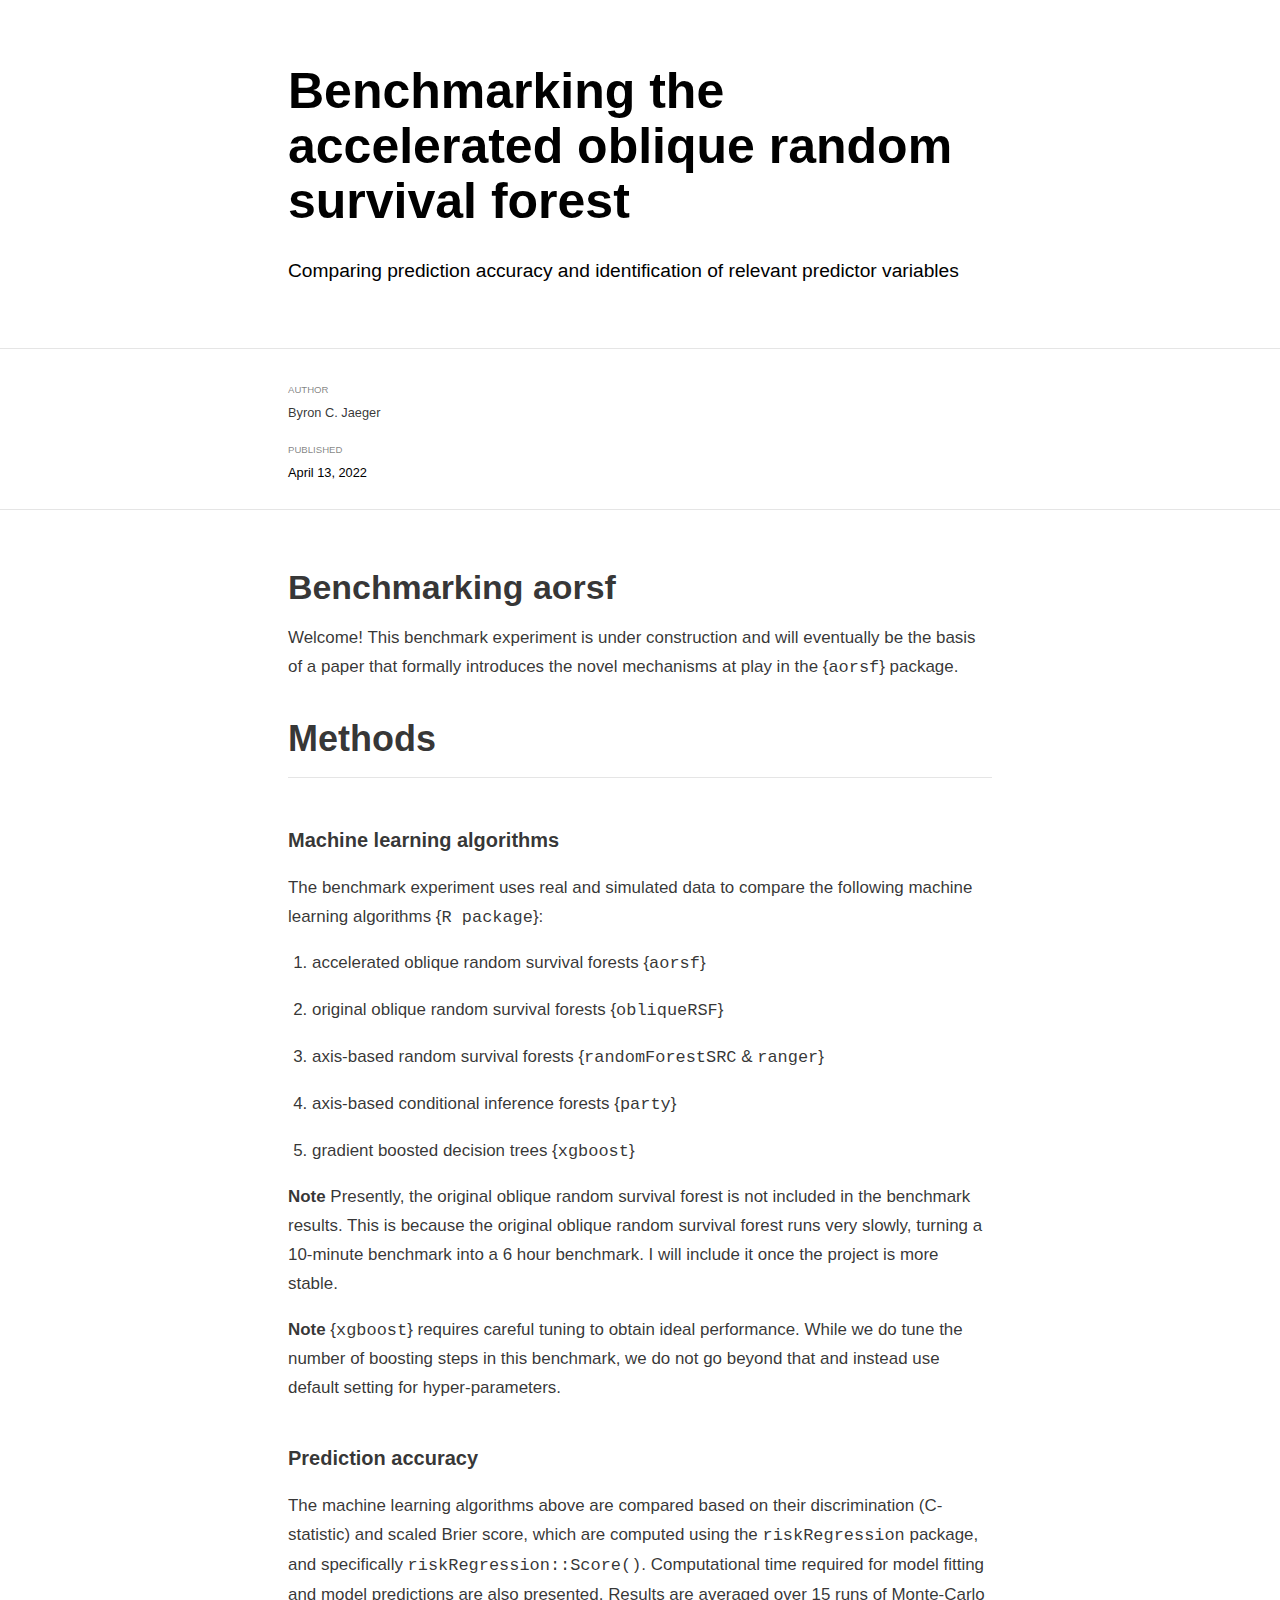
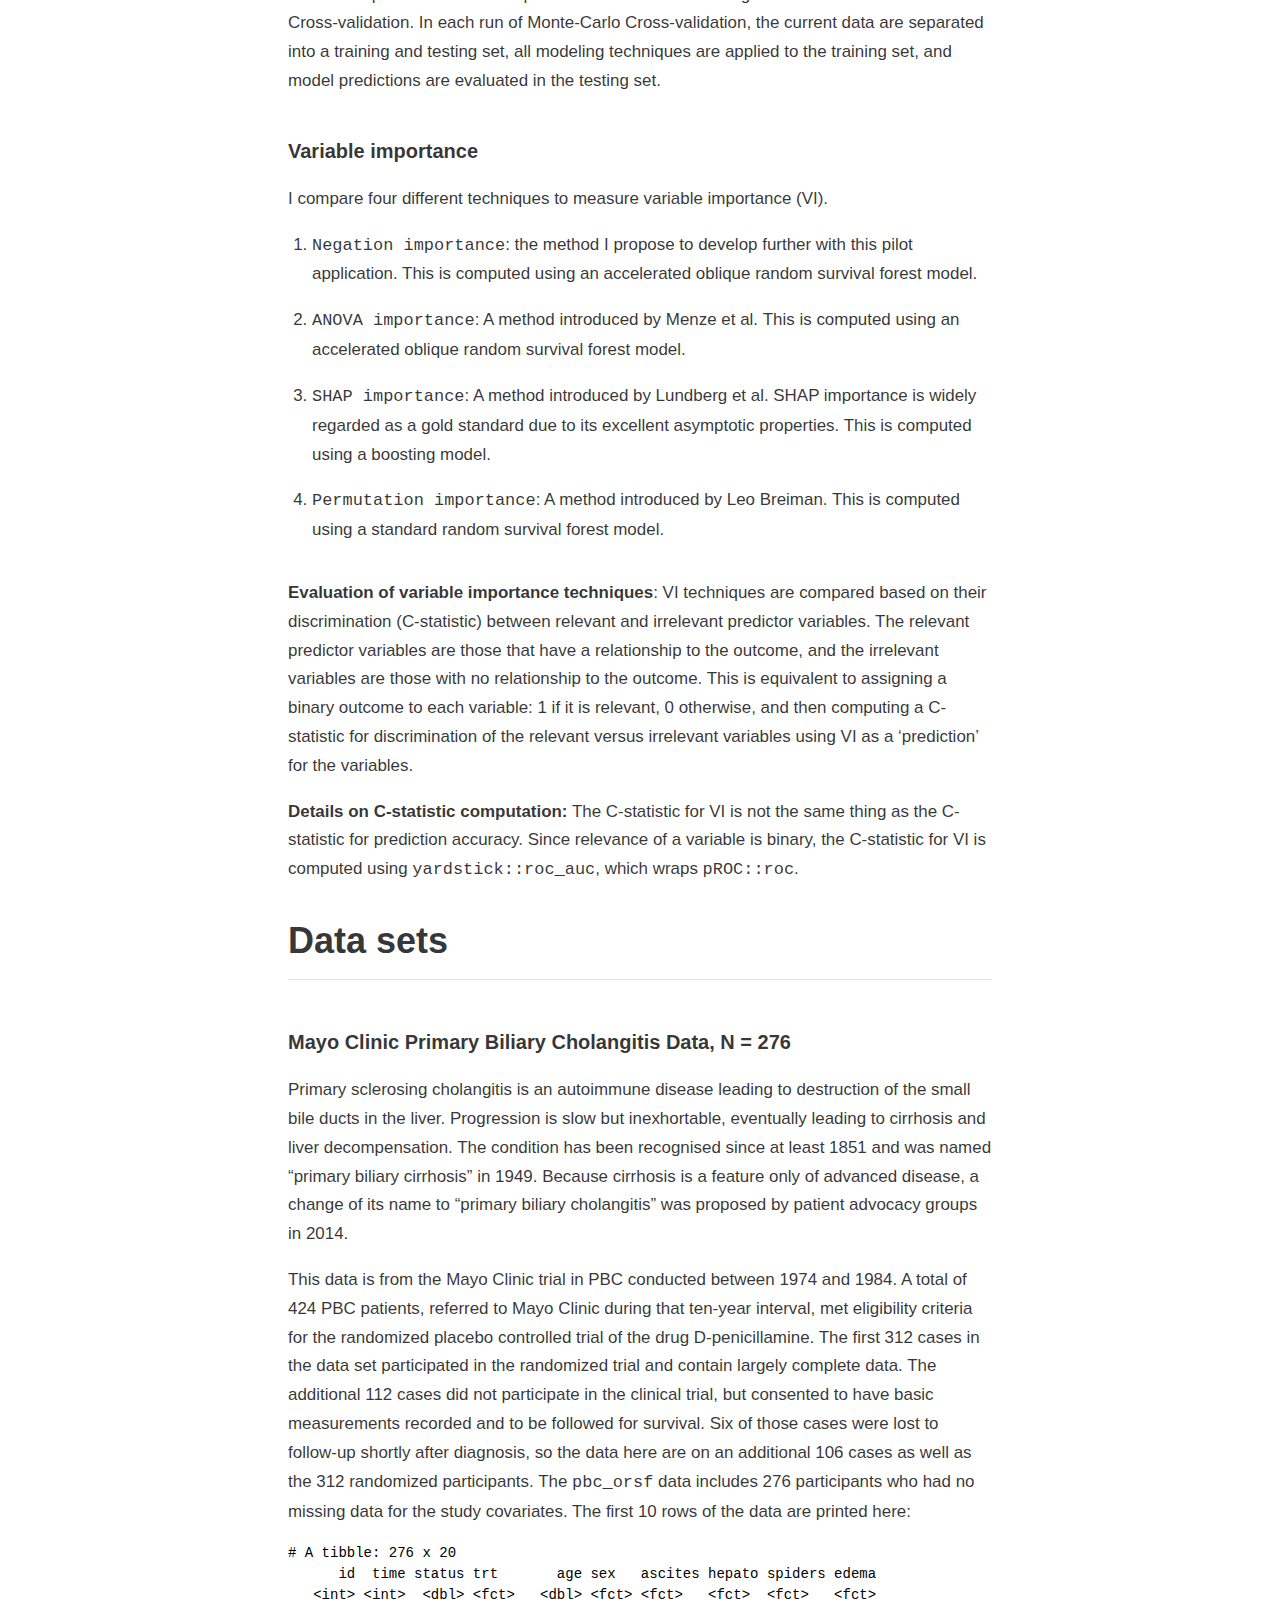
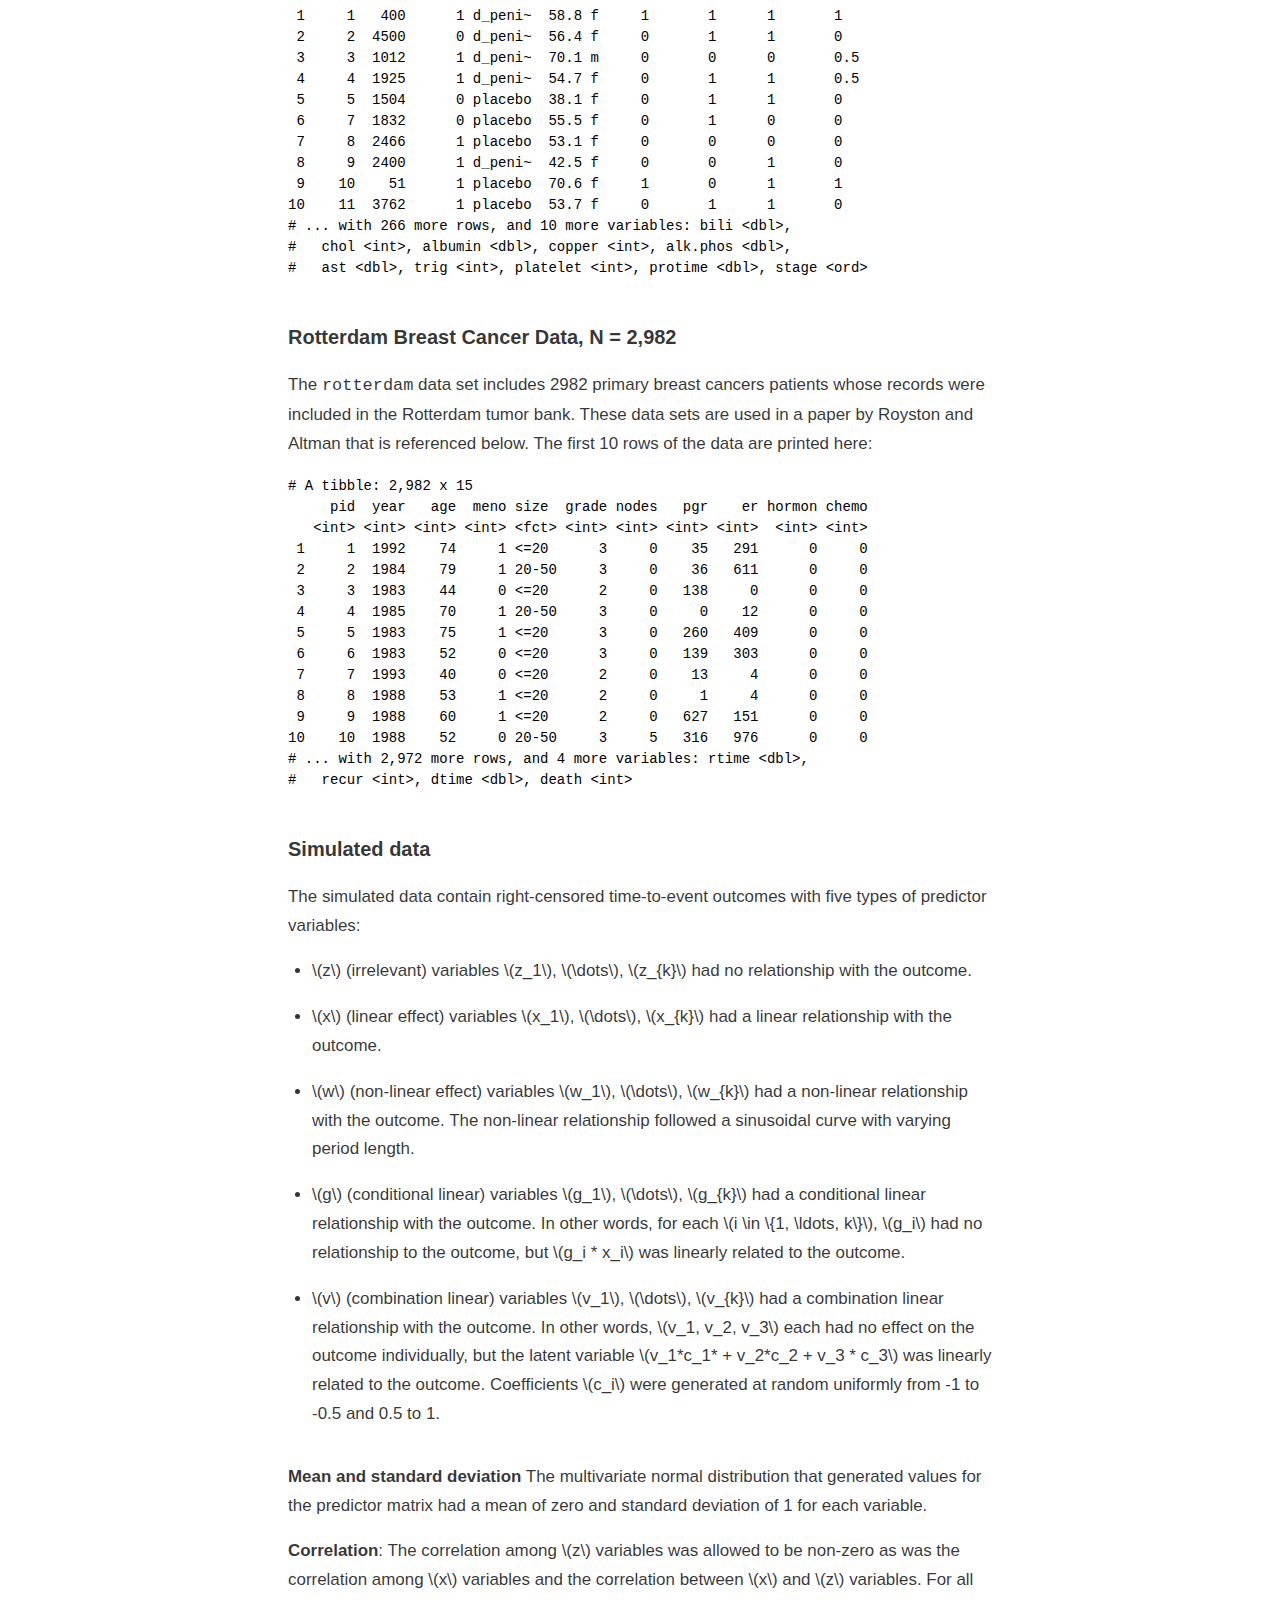
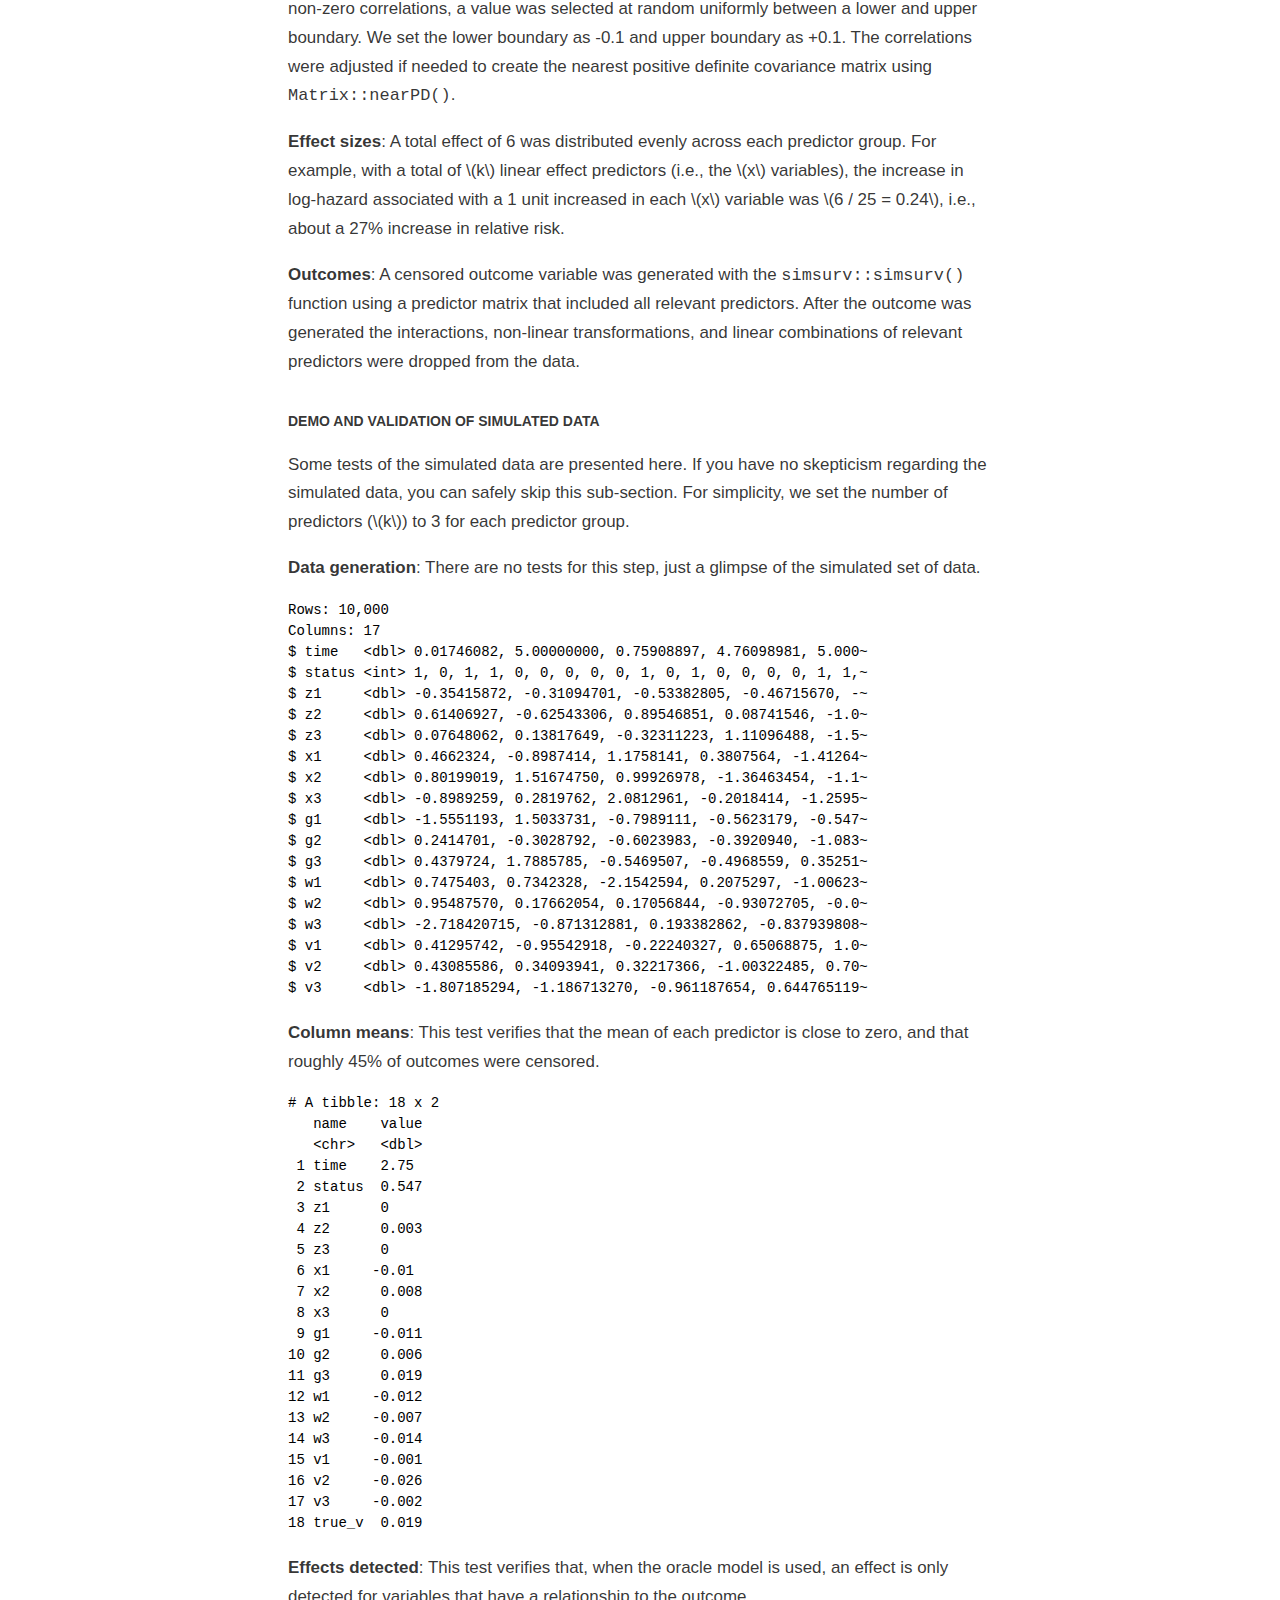
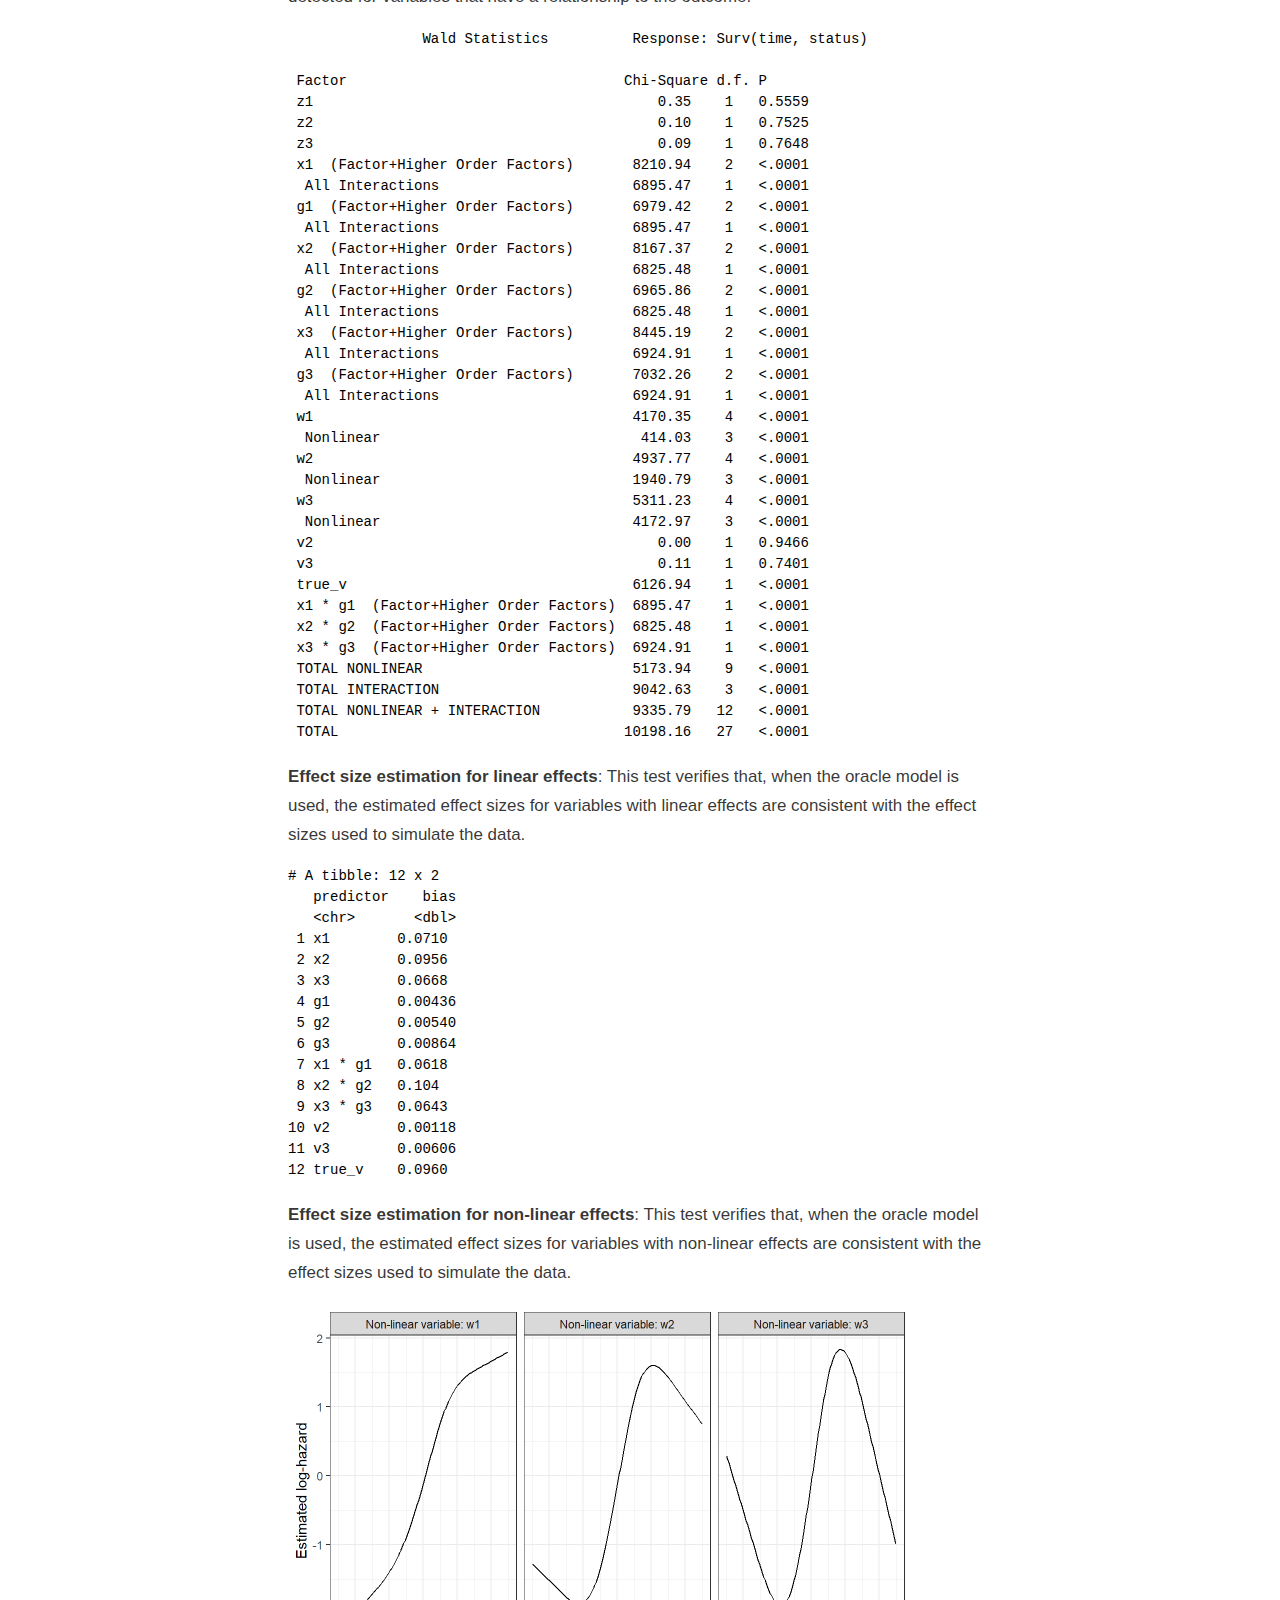
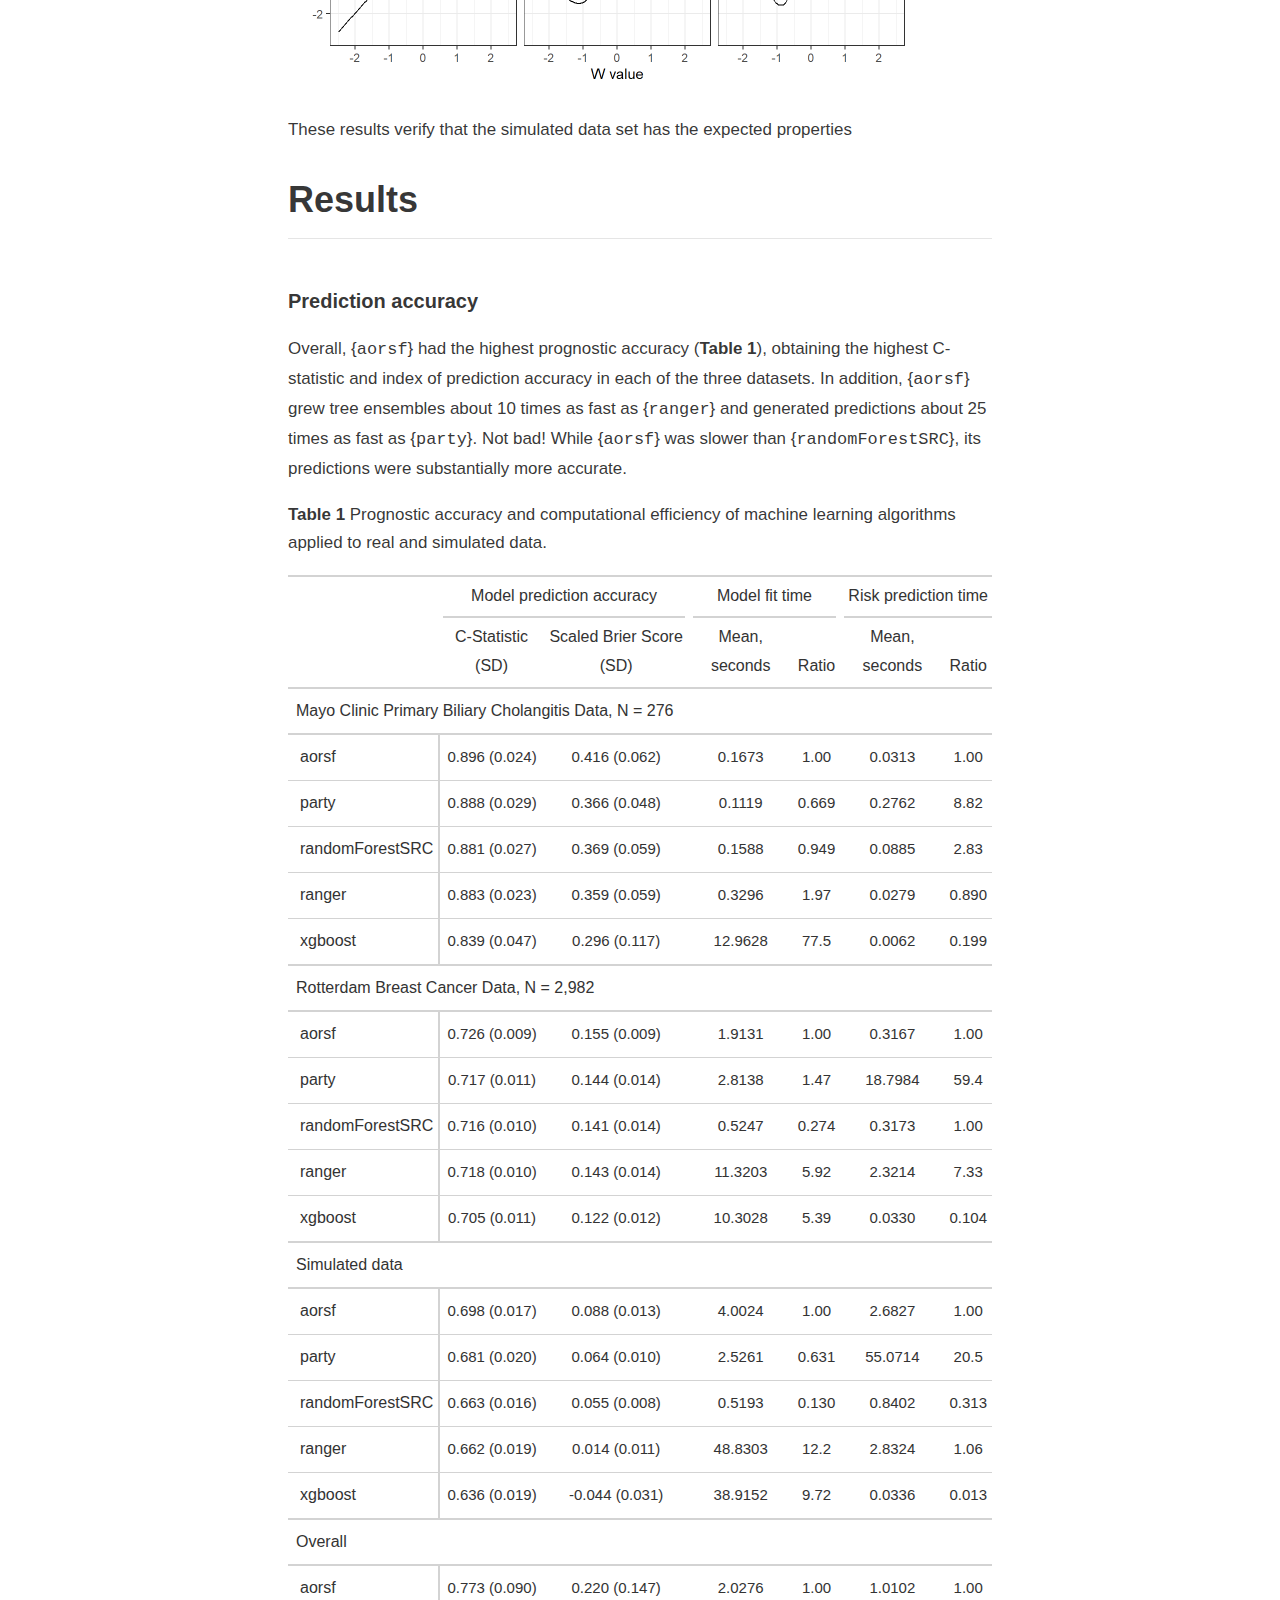
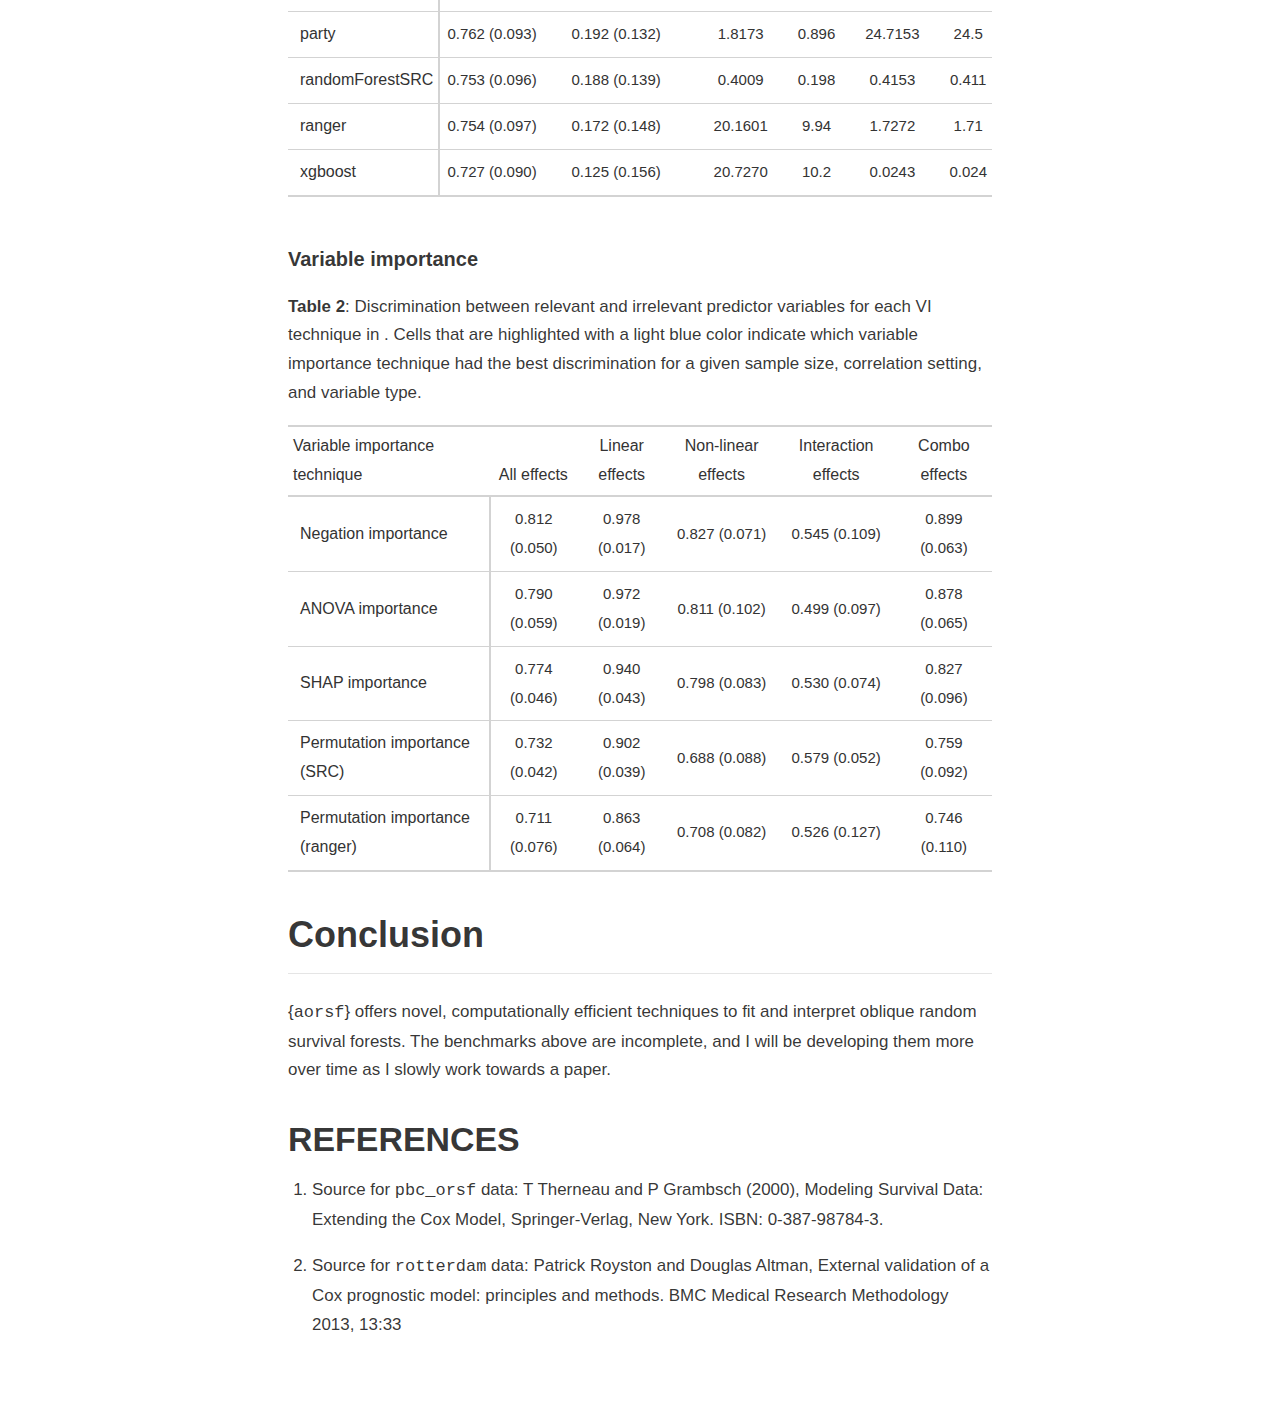
==== commit 3f0bd2c1: "turning into the repo for a paper" ====
--- a/index.html
+++ b/index.html
@@ -87,32 +87,32 @@
 
 
   <!--radix_placeholder_meta_tags-->
-  <title>Variable Importance for Oblique Learning Ensembles of Trees (VIOLET)</title>
-
-  <meta property="description" itemprop="description" content="Preliminary results for BERD pilot application" />
+  <title>Benchmarking the accelerated oblique random survival forest</title>
+
+  <meta property="description" itemprop="description" content="Comparing prediction accuracy and identification of relevant predictor variables" />
 
 
   <!--  https://schema.org/Article -->
-  <meta property="article:published" itemprop="datePublished" content="2022-03-10" />
-  <meta property="article:created" itemprop="dateCreated" content="2022-03-10" />
+  <meta property="article:published" itemprop="datePublished" content="2022-04-13" />
+  <meta property="article:created" itemprop="dateCreated" content="2022-04-13" />
   <meta name="article:author" content="Byron C. Jaeger" />
 
   <!--  https://developers.facebook.com/docs/sharing/webmasters#markup -->
-  <meta property="og:title" content="Variable Importance for Oblique Learning Ensembles of Trees (VIOLET)" />
+  <meta property="og:title" content="Benchmarking the accelerated oblique random survival forest" />
   <meta property="og:type" content="article" />
-  <meta property="og:description" content="Preliminary results for BERD pilot application" />
+  <meta property="og:description" content="Comparing prediction accuracy and identification of relevant predictor variables" />
   <meta property="og:locale" content="en_US" />
 
   <!--  https://dev.twitter.com/cards/types/summary -->
   <meta property="twitter:card" content="summary" />
-  <meta property="twitter:title" content="Variable Importance for Oblique Learning Ensembles of Trees (VIOLET)" />
-  <meta property="twitter:description" content="Preliminary results for BERD pilot application" />
+  <meta property="twitter:title" content="Benchmarking the accelerated oblique random survival forest" />
+  <meta property="twitter:description" content="Comparing prediction accuracy and identification of relevant predictor variables" />
 
   <!--/radix_placeholder_meta_tags-->
   <!--radix_placeholder_rmarkdown_metadata-->
 
   <script type="text/json" id="radix-rmarkdown-metadata">
-  {"type":"list","attributes":{"names":{"type":"character","attributes":{},"value":["title","description","author","affiliation","date","output","toc_depth","code_folding"]}},"value":[{"type":"character","attributes":{},"value":["Variable Importance for Oblique Learning Ensembles of Trees (VIOLET)"]},{"type":"character","attributes":{},"value":["Preliminary results for BERD pilot application\n"]},{"type":"list","attributes":{},"value":[{"type":"list","attributes":{"names":{"type":"character","attributes":{},"value":["name"]}},"value":[{"type":"character","attributes":{},"value":["Byron C. Jaeger"]}]}]},{"type":"character","attributes":{},"value":["Wake Forest School of Medicine"]},{"type":"character","attributes":{},"value":["2022-03-10"]},{"type":"list","attributes":{"names":{"type":"character","attributes":{},"value":["distill::distill_article","toc"]}},"value":[{"type":"NULL"},{"type":"logical","attributes":{},"value":[true]}]},{"type":"integer","attributes":{},"value":[2]},{"type":"logical","attributes":{},"value":[true]}]}
+  {"type":"list","attributes":{"names":{"type":"character","attributes":{},"value":["title","description","author","affiliation","date","output","toc_depth","code_folding"]}},"value":[{"type":"character","attributes":{},"value":["Benchmarking the accelerated oblique random survival forest"]},{"type":"character","attributes":{},"value":["Comparing prediction accuracy and identification of relevant predictor variables\n"]},{"type":"list","attributes":{},"value":[{"type":"list","attributes":{"names":{"type":"character","attributes":{},"value":["name"]}},"value":[{"type":"character","attributes":{},"value":["Byron C. Jaeger"]}]}]},{"type":"character","attributes":{},"value":["Wake Forest School of Medicine"]},{"type":"character","attributes":{},"value":["2022-04-13"]},{"type":"list","attributes":{"names":{"type":"character","attributes":{},"value":["distill::distill_article","toc"]}},"value":[{"type":"NULL"},{"type":"logical","attributes":{},"value":[true]}]},{"type":"integer","attributes":{},"value":[2]},{"type":"logical","attributes":{},"value":[true]}]}
   </script>
   <!--/radix_placeholder_rmarkdown_metadata-->
   
@@ -1459,7 +1459,7 @@
 <!--radix_placeholder_front_matter-->
 
 <script id="distill-front-matter" type="text/json">
-{"title":"Variable Importance for Oblique Learning Ensembles of Trees (VIOLET)","description":"Preliminary results for BERD pilot application","authors":[{"author":"Byron C. Jaeger","authorURL":"#","affiliation":"&nbsp;","affiliationURL":"#","orcidID":""}],"publishedDate":"2022-03-10T00:00:00.000-05:00","citationText":"Jaeger, 2022"}
+{"title":"Benchmarking the accelerated oblique random survival forest","description":"Comparing prediction accuracy and identification of relevant predictor variables","authors":[{"author":"Byron C. Jaeger","authorURL":"#","affiliation":"&nbsp;","affiliationURL":"#","orcidID":""}],"publishedDate":"2022-04-13T00:00:00.000-04:00","citationText":"Jaeger, 2022"}
 </script>
 
 <!--/radix_placeholder_front_matter-->
@@ -1469,168 +1469,218 @@
 <!--/radix_placeholder_site_before_body-->
 
 <div class="d-title">
-<h1>Variable Importance for Oblique Learning Ensembles of Trees (VIOLET)</h1>
+<h1>Benchmarking the accelerated oblique random survival forest</h1>
 <!--radix_placeholder_categories-->
 <!--/radix_placeholder_categories-->
-<p><p>Preliminary results for BERD pilot application</p></p>
+<p><p>Comparing prediction accuracy and identification of relevant predictor variables</p></p>
 </div>
 
 <div class="d-byline">
   Byron C. Jaeger  
   
-<br />2022-03-10
+<br />2022-04-13
 </div>
 
 <div class="d-article">
-<h2 id="introduction">Introduction</h2>
-<p>This document shows the full preliminary results that I have included in my application for the Biostatistics, Epidemiology, and Research Design (BERD) Program’s Methods Pilot Award. The data simulation process is described in full detail, followed by an outline of the proposed simulation study. Last, results are tabulated for each simulation scenario described, and also in aggregate form. The final aggregate table is presented in the BERD application.</p>
-<h2 id="data-simulation">Data Simulation</h2>
-<p>A simulated data set with five types of predictor variables was generated in each run for the current simulation study. The size of each predictor set was fixed at 25 for our analysis.</p>
+<h1 id="benchmarking-aorsf">Benchmarking aorsf</h1>
+<p>Welcome! This benchmark experiment is under construction and will eventually be the basis of a paper that formally introduces the novel mechanisms at play in the {<code>aorsf</code>} package.</p>
+<h2 id="methods">Methods</h2>
+<h3 id="machine-learning-algorithms">Machine learning algorithms</h3>
+<p>The benchmark experiment uses real and simulated data to compare the following machine learning algorithms {<code>R package</code>}:</p>
+<ol type="1">
+<li>accelerated oblique random survival forests {<code>aorsf</code>}</li>
+<li>original oblique random survival forests {<code>obliqueRSF</code>}</li>
+<li>axis-based random survival forests {<code>randomForestSRC</code> &amp; <code>ranger</code>}</li>
+<li>axis-based conditional inference forests {<code>party</code>}</li>
+<li>gradient boosted decision trees {<code>xgboost</code>}</li>
+</ol>
+<p><strong>Note</strong> Presently, the original oblique random survival forest is not included in the benchmark results. This is because the original oblique random survival forest runs very slowly, turning a 10-minute benchmark into a 6 hour benchmark. I will include it once the project is more stable.</p>
+<p><strong>Note</strong> {<code>xgboost</code>} requires careful tuning to obtain ideal performance. While we do tune the number of boosting steps in this benchmark, we do not go beyond that and instead use default setting for hyper-parameters.</p>
+<h3 id="prediction-accuracy">Prediction accuracy</h3>
+<p>The machine learning algorithms above are compared based on their discrimination (C-statistic) and scaled Brier score, which are computed using the <code>riskRegression</code> package, and specifically <code>riskRegression::Score()</code>. Computational time required for model fitting and model predictions are also presented. Results are averaged over 15 runs of Monte-Carlo Cross-validation. In each run of Monte-Carlo Cross-validation, the current data are separated into a training and testing set, all modeling techniques are applied to the training set, and model predictions are evaluated in the testing set.</p>
+<h3 id="variable-importance">Variable importance</h3>
+<p>I compare four different techniques to measure variable importance (VI).</p>
+<ol type="1">
+<li><p><code>Negation importance</code>: the method I propose to develop further with this pilot application. This is computed using an accelerated oblique random survival forest model.</p></li>
+<li><p><code>ANOVA importance</code>: A method introduced by Menze et al. This is computed using an accelerated oblique random survival forest model.</p></li>
+<li><p><code>SHAP importance</code>: A method introduced by Lundberg et al. SHAP importance is widely regarded as a gold standard due to its excellent asymptotic properties. This is computed using a boosting model.</p></li>
+<li><p><code>Permutation importance</code>: A method introduced by Leo Breiman. This is computed using a standard random survival forest model.</p></li>
+</ol>
+<p><strong>Evaluation of variable importance techniques</strong>: VI techniques are compared based on their discrimination (C-statistic) between relevant and irrelevant predictor variables. The relevant predictor variables are those that have a relationship to the outcome, and the irrelevant variables are those with no relationship to the outcome. This is equivalent to assigning a binary outcome to each variable: 1 if it is relevant, 0 otherwise, and then computing a C-statistic for discrimination of the relevant versus irrelevant variables using VI as a ‘prediction’ for the variables.</p>
+<p><strong>Details on C-statistic computation:</strong> The C-statistic for VI is not the same thing as the C-statistic for prediction accuracy. Since relevance of a variable is binary, the C-statistic for VI is computed using <code>yardstick::roc_auc</code>, which wraps <code>pROC::roc</code>.</p>
+<h2 id="data-sets">Data sets</h2>
+<h3 id="mayo-clinic-primary-biliary-cholangitis-data-n-276">Mayo Clinic Primary Biliary Cholangitis Data, N = 276</h3>
+<p>Primary sclerosing cholangitis is an autoimmune disease leading to destruction of the small bile ducts in the liver. Progression is slow but inexhortable, eventually leading to cirrhosis and liver decompensation. The condition has been recognised since at least 1851 and was named “primary biliary cirrhosis” in 1949. Because cirrhosis is a feature only of advanced disease, a change of its name to “primary biliary cholangitis” was proposed by patient advocacy groups in 2014.</p>
+<p>This data is from the Mayo Clinic trial in PBC conducted between 1974 and 1984. A total of 424 PBC patients, referred to Mayo Clinic during that ten-year interval, met eligibility criteria for the randomized placebo controlled trial of the drug D-penicillamine. The first 312 cases in the data set participated in the randomized trial and contain largely complete data. The additional 112 cases did not participate in the clinical trial, but consented to have basic measurements recorded and to be followed for survival. Six of those cases were lost to follow-up shortly after diagnosis, so the data here are on an additional 106 cases as well as the 312 randomized participants. The <code>pbc_orsf</code> data includes 276 participants who had no missing data for the study covariates. The first 10 rows of the data are printed here:</p>
+<div class="layout-chunk" data-layout="l-body">
+<pre><code># A tibble: 276 x 20
+      id  time status trt       age sex   ascites hepato spiders edema
+   &lt;int&gt; &lt;int&gt;  &lt;dbl&gt; &lt;fct&gt;   &lt;dbl&gt; &lt;fct&gt; &lt;fct&gt;   &lt;fct&gt;  &lt;fct&gt;   &lt;fct&gt;
+ 1     1   400      1 d_peni~  58.8 f     1       1      1       1    
+ 2     2  4500      0 d_peni~  56.4 f     0       1      1       0    
+ 3     3  1012      1 d_peni~  70.1 m     0       0      0       0.5  
+ 4     4  1925      1 d_peni~  54.7 f     0       1      1       0.5  
+ 5     5  1504      0 placebo  38.1 f     0       1      1       0    
+ 6     7  1832      0 placebo  55.5 f     0       1      0       0    
+ 7     8  2466      1 placebo  53.1 f     0       0      0       0    
+ 8     9  2400      1 d_peni~  42.5 f     0       0      1       0    
+ 9    10    51      1 placebo  70.6 f     1       0      1       1    
+10    11  3762      1 placebo  53.7 f     0       1      1       0    
+# ... with 266 more rows, and 10 more variables: bili &lt;dbl&gt;,
+#   chol &lt;int&gt;, albumin &lt;dbl&gt;, copper &lt;int&gt;, alk.phos &lt;dbl&gt;,
+#   ast &lt;dbl&gt;, trig &lt;int&gt;, platelet &lt;int&gt;, protime &lt;dbl&gt;, stage &lt;ord&gt;</code></pre>
+</div>
+<h3 id="rotterdam-breast-cancer-data-n-2982">Rotterdam Breast Cancer Data, N = 2,982</h3>
+<p>The <code>rotterdam</code> data set includes 2982 primary breast cancers patients whose records were included in the Rotterdam tumor bank. These data sets are used in a paper by Royston and Altman that is referenced below. The first 10 rows of the data are printed here:</p>
+<div class="layout-chunk" data-layout="l-body">
+<pre><code># A tibble: 2,982 x 15
+     pid  year   age  meno size  grade nodes   pgr    er hormon chemo
+   &lt;int&gt; &lt;int&gt; &lt;int&gt; &lt;int&gt; &lt;fct&gt; &lt;int&gt; &lt;int&gt; &lt;int&gt; &lt;int&gt;  &lt;int&gt; &lt;int&gt;
+ 1     1  1992    74     1 &lt;=20      3     0    35   291      0     0
+ 2     2  1984    79     1 20-50     3     0    36   611      0     0
+ 3     3  1983    44     0 &lt;=20      2     0   138     0      0     0
+ 4     4  1985    70     1 20-50     3     0     0    12      0     0
+ 5     5  1983    75     1 &lt;=20      3     0   260   409      0     0
+ 6     6  1983    52     0 &lt;=20      3     0   139   303      0     0
+ 7     7  1993    40     0 &lt;=20      2     0    13     4      0     0
+ 8     8  1988    53     1 &lt;=20      2     0     1     4      0     0
+ 9     9  1988    60     1 &lt;=20      2     0   627   151      0     0
+10    10  1988    52     0 20-50     3     5   316   976      0     0
+# ... with 2,972 more rows, and 4 more variables: rtime &lt;dbl&gt;,
+#   recur &lt;int&gt;, dtime &lt;dbl&gt;, death &lt;int&gt;</code></pre>
+</div>
+<h3 id="simulated-data">Simulated data</h3>
+<p>The simulated data contain right-censored time-to-event outcomes with five types of predictor variables:</p>
 <ul>
-<li><p><span class="math inline">\(z\)</span> (irrelevant) variables <span class="math inline">\(z_1\)</span>, <span class="math inline">\(\dots\)</span>, <span class="math inline">\(z_{25}\)</span> had no relationship with the outcome.</p></li>
-<li><p><span class="math inline">\(x\)</span> (linear effect) variables <span class="math inline">\(x_1\)</span>, <span class="math inline">\(\dots\)</span>, <span class="math inline">\(x_{25}\)</span> had a linear relationship with the outcome.</p></li>
-<li><p><span class="math inline">\(w\)</span> (non-linear effect) variables <span class="math inline">\(w_1\)</span>, <span class="math inline">\(\dots\)</span>, <span class="math inline">\(w_{25}\)</span> had a non-linear relationship with the outcome. The non-linear relationship followed a sinusoidal curve with varying period length.</p></li>
-<li><p><span class="math inline">\(g\)</span> (conditional linear) variables <span class="math inline">\(g_1\)</span>, <span class="math inline">\(\dots\)</span>, <span class="math inline">\(g_{25}\)</span> had a conditional linear relationship with the outcome. In other words, for each <span class="math inline">\(i \in \{1, \ldots, 25\}\)</span>, <span class="math inline">\(g_i\)</span> had no relationship to the outcome, but <span class="math inline">\(g_i * x_i\)</span> was linearly related to the outcome.</p></li>
-<li><p><span class="math inline">\(v\)</span> (combination linear) variables <span class="math inline">\(v_1\)</span>, <span class="math inline">\(\dots\)</span>, <span class="math inline">\(v_{25}\)</span> had a combination linear relationship with the outcome. In other words, <span class="math inline">\(v_1, v_2, v_3\)</span> each had no effect on the outcome individually, but the latent variable <span class="math inline">\(v_1*c_1* + v_2*c_2 + v_3 * c_3\)</span> was linearly related to the outcome. Coefficients <span class="math inline">\(c_i\)</span> were generated at random uniformly from -1 to -0.5 and 0.5 to 1.</p></li>
+<li><p><span class="math inline">\(z\)</span> (irrelevant) variables <span class="math inline">\(z_1\)</span>, <span class="math inline">\(\dots\)</span>, <span class="math inline">\(z_{k}\)</span> had no relationship with the outcome.</p></li>
+<li><p><span class="math inline">\(x\)</span> (linear effect) variables <span class="math inline">\(x_1\)</span>, <span class="math inline">\(\dots\)</span>, <span class="math inline">\(x_{k}\)</span> had a linear relationship with the outcome.</p></li>
+<li><p><span class="math inline">\(w\)</span> (non-linear effect) variables <span class="math inline">\(w_1\)</span>, <span class="math inline">\(\dots\)</span>, <span class="math inline">\(w_{k}\)</span> had a non-linear relationship with the outcome. The non-linear relationship followed a sinusoidal curve with varying period length.</p></li>
+<li><p><span class="math inline">\(g\)</span> (conditional linear) variables <span class="math inline">\(g_1\)</span>, <span class="math inline">\(\dots\)</span>, <span class="math inline">\(g_{k}\)</span> had a conditional linear relationship with the outcome. In other words, for each <span class="math inline">\(i \in \{1, \ldots, k\}\)</span>, <span class="math inline">\(g_i\)</span> had no relationship to the outcome, but <span class="math inline">\(g_i * x_i\)</span> was linearly related to the outcome.</p></li>
+<li><p><span class="math inline">\(v\)</span> (combination linear) variables <span class="math inline">\(v_1\)</span>, <span class="math inline">\(\dots\)</span>, <span class="math inline">\(v_{k}\)</span> had a combination linear relationship with the outcome. In other words, <span class="math inline">\(v_1, v_2, v_3\)</span> each had no effect on the outcome individually, but the latent variable <span class="math inline">\(v_1*c_1* + v_2*c_2 + v_3 * c_3\)</span> was linearly related to the outcome. Coefficients <span class="math inline">\(c_i\)</span> were generated at random uniformly from -1 to -0.5 and 0.5 to 1.</p></li>
 </ul>
 <p><strong>Mean and standard deviation</strong> The multivariate normal distribution that generated values for the predictor matrix had a mean of zero and standard deviation of 1 for each variable.</p>
-<p><strong>Correlation</strong>: The correlation among <span class="math inline">\(z\)</span> variables was allowed to be non-zero as was the correlation among <span class="math inline">\(x\)</span> variables and the correlation between <span class="math inline">\(x\)</span> and <span class="math inline">\(z\)</span> variables. For all non-zero correlations, a value was selected at random uniformly between a lower and upper boundary. We simulated five scenarios by varying the boundaries of correlation:</p>
-<ol type="1">
-<li>lower bound: 0; upper bound: 0</li>
-<li>lower bound: -0.1; upper bound: 0.1</li>
-<li>lower bound: -0.2; upper bound: 0.2</li>
-<li>lower bound: -0.3; upper bound: 0.3</li>
-<li>lower bound: -0.4; upper bound: 0.4</li>
-</ol>
-<p>The correlations were generated symmetrically and were adjusted if needed to create the nearest positive definite covariance matrix using <code>Matrix::nearPD()</code>.</p>
-<p><strong>Effect sizes</strong>: A total effect of 3 was distributed evenly across each predictor group. For example, with 25 <span class="math inline">\(x\)</span> predictors, the increase in log-hazard associated with a 1 unit increased in each <span class="math inline">\(x\)</span> variable was <span class="math inline">\(3 / 25 = 0.12\)</span>.</p>
-<p><strong>Outcomes</strong>: A censored outcome variable was generated with the <code>simsurv::simsurv()</code> using a predictor matrix that included all relevant predictors. After the outcome was generated the interactions, non-linear transformations, and linear combinations of relevant predictors were dropped from the data.</p>
-<h3 id="demo-and-validation-of-simulated-data">Demo and validation of simulated data</h3>
-<p>Some tests of the simulated data are presented below. If you have no skepticism regarding the simulated data, you can safely skip this sub-section. For simplicity, we set the number of predictors to 3 for each predictor group.</p>
+<p><strong>Correlation</strong>: The correlation among <span class="math inline">\(z\)</span> variables was allowed to be non-zero as was the correlation among <span class="math inline">\(x\)</span> variables and the correlation between <span class="math inline">\(x\)</span> and <span class="math inline">\(z\)</span> variables. For all non-zero correlations, a value was selected at random uniformly between a lower and upper boundary. We set the lower boundary as -0.1 and upper boundary as +0.1. The correlations were adjusted if needed to create the nearest positive definite covariance matrix using <code>Matrix::nearPD()</code>.</p>
+<p><strong>Effect sizes</strong>: A total effect of 6 was distributed evenly across each predictor group. For example, with a total of <span class="math inline">\(k\)</span> linear effect predictors (i.e., the <span class="math inline">\(x\)</span> variables), the increase in log-hazard associated with a 1 unit increased in each <span class="math inline">\(x\)</span> variable was <span class="math inline">\(6 / 25 = 0.24\)</span>, i.e., about a 27% increase in relative risk.</p>
+<p><strong>Outcomes</strong>: A censored outcome variable was generated with the <code>simsurv::simsurv()</code> function using a predictor matrix that included all relevant predictors. After the outcome was generated the interactions, non-linear transformations, and linear combinations of relevant predictors were dropped from the data.</p>
+<h4 id="demo-and-validation-of-simulated-data">Demo and validation of simulated data</h4>
+<p>Some tests of the simulated data are presented here. If you have no skepticism regarding the simulated data, you can safely skip this sub-section. For simplicity, we set the number of predictors (<span class="math inline">\(k\)</span>) to 3 for each predictor group.</p>
 <p><strong>Data generation</strong>: There are no tests for this step, just a glimpse of the simulated set of data.</p>
 <div class="layout-chunk" data-layout="l-body">
-<pre><code>Rows: 5,000
+<pre><code>Rows: 10,000
 Columns: 17
-$ time   &lt;dbl&gt; 2.9392177, 0.2678619, 5.0000000, 5.0000000, 5.0000000~
-$ status &lt;int&gt; 1, 1, 0, 0, 0, 1, 0, 1, 0, 0, 1, 0, 0, 0, 1, 0, 1, 0,~
+$ time   &lt;dbl&gt; 0.01746082, 5.00000000, 0.75908897, 4.76098981, 5.000~
+$ status &lt;int&gt; 1, 0, 1, 1, 0, 0, 0, 0, 0, 1, 0, 1, 0, 0, 0, 0, 1, 1,~
 $ z1     &lt;dbl&gt; -0.35415872, -0.31094701, -0.53382805, -0.46715670, -~
-$ z2     &lt;dbl&gt; 0.0172095551, -0.0004170401, -0.4577476587, -1.089327~
-$ z3     &lt;dbl&gt; 0.61406927, -0.62543306, 0.89546851, 0.08741546, -1.0~
-$ x1     &lt;dbl&gt; -0.47303664, -1.56980239, -1.25699205, 0.06767106, -0~
-$ x2     &lt;dbl&gt; 0.07648062, 0.13817649, -0.32311223, 1.11096488, -1.5~
-$ x3     &lt;dbl&gt; -0.24801611, 0.74594352, 0.39546239, 1.60257035, -0.5~
-$ g1     &lt;dbl&gt; 0.4662324, -0.8987414, 1.1758141, 0.3807564, -1.41264~
-$ g2     &lt;dbl&gt; 0.69633396, 0.14946831, 1.17417311, -0.75524714, -0.2~
-$ g3     &lt;dbl&gt; 0.80199019, 1.51674750, 0.99926978, -1.36463454, -1.1~
-$ w1     &lt;dbl&gt; 0.93898899, -0.44545738, -2.29517871, 2.99232384, -0.~
-$ w2     &lt;dbl&gt; -0.8989259, 0.2819762, 2.0812961, -0.2018414, -1.2595~
-$ w3     &lt;dbl&gt; 0.24902122, 0.80407243, -0.79639517, -0.45205637, -1.~
-$ v1     &lt;dbl&gt; -1.5551193, 1.5033731, -0.7989111, -0.5623179, -0.547~
-$ v2     &lt;dbl&gt; -1.30879563, -0.04725465, -2.02114424, 0.26483985, -0~
-$ v3     &lt;dbl&gt; 0.2414701, -0.3028792, -0.6023983, -0.3920940, -1.083~</code></pre>
+$ z2     &lt;dbl&gt; 0.61406927, -0.62543306, 0.89546851, 0.08741546, -1.0~
+$ z3     &lt;dbl&gt; 0.07648062, 0.13817649, -0.32311223, 1.11096488, -1.5~
+$ x1     &lt;dbl&gt; 0.4662324, -0.8987414, 1.1758141, 0.3807564, -1.41264~
+$ x2     &lt;dbl&gt; 0.80199019, 1.51674750, 0.99926978, -1.36463454, -1.1~
+$ x3     &lt;dbl&gt; -0.8989259, 0.2819762, 2.0812961, -0.2018414, -1.2595~
+$ g1     &lt;dbl&gt; -1.5551193, 1.5033731, -0.7989111, -0.5623179, -0.547~
+$ g2     &lt;dbl&gt; 0.2414701, -0.3028792, -0.6023983, -0.3920940, -1.083~
+$ g3     &lt;dbl&gt; 0.4379724, 1.7885785, -0.5469507, -0.4968559, 0.35251~
+$ w1     &lt;dbl&gt; 0.7475403, 0.7342328, -2.1542594, 0.2075297, -1.00623~
+$ w2     &lt;dbl&gt; 0.95487570, 0.17662054, 0.17056844, -0.93072705, -0.0~
+$ w3     &lt;dbl&gt; -2.718420715, -0.871312881, 0.193382862, -0.837939808~
+$ v1     &lt;dbl&gt; 0.41295742, -0.95542918, -0.22240327, 0.65068875, 1.0~
+$ v2     &lt;dbl&gt; 0.43085586, 0.34093941, 0.32217366, -1.00322485, 0.70~
+$ v3     &lt;dbl&gt; -1.807185294, -1.186713270, -0.961187654, 0.644765119~</code></pre>
 </div>
 <p><strong>Column means</strong>: This test verifies that the mean of each predictor is close to zero, and that roughly 45% of outcomes were censored.</p>
 <div class="layout-chunk" data-layout="l-body">
 <pre><code># A tibble: 18 x 2
    name    value
    &lt;chr&gt;   &lt;dbl&gt;
- 1 time    2.94 
- 2 status  0.581
- 3 z1     -0.002
+ 1 time    2.75 
+ 2 status  0.547
+ 3 z1      0    
  4 z2      0.003
- 5 z3      0.001
- 6 x1      0.005
- 7 x2      0.006
- 8 x3     -0.005
- 9 g1     -0.01 
-10 g2     -0.01 
-11 g3      0.009
-12 w1      0.008
+ 5 z3      0    
+ 6 x1     -0.01 
+ 7 x2      0.008
+ 8 x3      0    
+ 9 g1     -0.011
+10 g2      0.006
+11 g3      0.019
+12 w1     -0.012
 13 w2     -0.007
-14 w3      0.007
-15 v1     -0.015
-16 v2     -0.007
-17 v3      0.011
-18 true_v  0.002</code></pre>
+14 w3     -0.014
+15 v1     -0.001
+16 v2     -0.026
+17 v3     -0.002
+18 true_v  0.019</code></pre>
 </div>
 <p><strong>Effects detected</strong>: This test verifies that, when the oracle model is used, an effect is only detected for variables that have a relationship to the outcome.</p>
 <div class="layout-chunk" data-layout="l-body">
 <pre><code>                Wald Statistics          Response: Surv(time, status) 
 
  Factor                                 Chi-Square d.f. P     
- z1                                        0.98     1   0.3232
- z2                                        0.00     1   0.9903
- z3                                        0.83     1   0.3636
- x1  (Factor+Higher Order Factors)      2665.92     2   &lt;.0001
-  All Interactions                      1670.98     1   &lt;.0001
- g1  (Factor+Higher Order Factors)      1712.23     2   &lt;.0001
-  All Interactions                      1670.98     1   &lt;.0001
- x2  (Factor+Higher Order Factors)      2848.19     2   &lt;.0001
-  All Interactions                      1916.75     1   &lt;.0001
- g2  (Factor+Higher Order Factors)      1952.93     2   &lt;.0001
-  All Interactions                      1916.75     1   &lt;.0001
- x3  (Factor+Higher Order Factors)      2802.75     2   &lt;.0001
-  All Interactions                      1891.21     1   &lt;.0001
- g3  (Factor+Higher Order Factors)      1909.17     2   &lt;.0001
-  All Interactions                      1891.21     1   &lt;.0001
- w1                                      913.78     4   &lt;.0001
-  Nonlinear                               47.64     3   &lt;.0001
- w2                                     1117.37     4   &lt;.0001
-  Nonlinear                              351.44     3   &lt;.0001
- w3                                     1199.00     4   &lt;.0001
-  Nonlinear                              779.71     3   &lt;.0001
- v2                                        0.32     1   0.5744
- v3                                        0.00     1   0.9446
- true_v                                 1804.61     1   &lt;.0001
- x1 * g1  (Factor+Higher Order Factors) 1670.98     1   &lt;.0001
- x2 * g2  (Factor+Higher Order Factors) 1916.75     1   &lt;.0001
- x3 * g3  (Factor+Higher Order Factors) 1891.21     1   &lt;.0001
- TOTAL NONLINEAR                        1085.27     9   &lt;.0001
- TOTAL INTERACTION                      3408.39     3   &lt;.0001
- TOTAL NONLINEAR + INTERACTION          3641.81    12   &lt;.0001
- TOTAL                                  4961.11    27   &lt;.0001</code></pre>
+ z1                                         0.35    1   0.5559
+ z2                                         0.10    1   0.7525
+ z3                                         0.09    1   0.7648
+ x1  (Factor+Higher Order Factors)       8210.94    2   &lt;.0001
+  All Interactions                       6895.47    1   &lt;.0001
+ g1  (Factor+Higher Order Factors)       6979.42    2   &lt;.0001
+  All Interactions                       6895.47    1   &lt;.0001
+ x2  (Factor+Higher Order Factors)       8167.37    2   &lt;.0001
+  All Interactions                       6825.48    1   &lt;.0001
+ g2  (Factor+Higher Order Factors)       6965.86    2   &lt;.0001
+  All Interactions                       6825.48    1   &lt;.0001
+ x3  (Factor+Higher Order Factors)       8445.19    2   &lt;.0001
+  All Interactions                       6924.91    1   &lt;.0001
+ g3  (Factor+Higher Order Factors)       7032.26    2   &lt;.0001
+  All Interactions                       6924.91    1   &lt;.0001
+ w1                                      4170.35    4   &lt;.0001
+  Nonlinear                               414.03    3   &lt;.0001
+ w2                                      4937.77    4   &lt;.0001
+  Nonlinear                              1940.79    3   &lt;.0001
+ w3                                      5311.23    4   &lt;.0001
+  Nonlinear                              4172.97    3   &lt;.0001
+ v2                                         0.00    1   0.9466
+ v3                                         0.11    1   0.7401
+ true_v                                  6126.94    1   &lt;.0001
+ x1 * g1  (Factor+Higher Order Factors)  6895.47    1   &lt;.0001
+ x2 * g2  (Factor+Higher Order Factors)  6825.48    1   &lt;.0001
+ x3 * g3  (Factor+Higher Order Factors)  6924.91    1   &lt;.0001
+ TOTAL NONLINEAR                         5173.94    9   &lt;.0001
+ TOTAL INTERACTION                       9042.63    3   &lt;.0001
+ TOTAL NONLINEAR + INTERACTION           9335.79   12   &lt;.0001
+ TOTAL                                  10198.16   27   &lt;.0001</code></pre>
 </div>
 <p><strong>Effect size estimation for linear effects</strong>: This test verifies that, when the oracle model is used, the estimated effect sizes for variables with linear effects are consistent with the effect sizes used to simulate the data.</p>
 <div class="layout-chunk" data-layout="l-body">
 <pre><code># A tibble: 12 x 2
    predictor    bias
    &lt;chr&gt;       &lt;dbl&gt;
- 1 x1        0.00361
- 2 x2        0.0152 
- 3 x3        0.00543
- 4 g1        0.0208 
- 5 g2        0.00728
- 6 g3        0.0256 
- 7 x1 * g1   0.0468 
- 8 x2 * g2   0.0102 
- 9 x3 * g3   0.00330
-10 v2        0.0143 
-11 v3        0.00172
-12 true_v    0.0129 </code></pre>
+ 1 x1        0.0710 
+ 2 x2        0.0956 
+ 3 x3        0.0668 
+ 4 g1        0.00436
+ 5 g2        0.00540
+ 6 g3        0.00864
+ 7 x1 * g1   0.0618 
+ 8 x2 * g2   0.104  
+ 9 x3 * g3   0.0643 
+10 v2        0.00118
+11 v3        0.00606
+12 true_v    0.0960 </code></pre>
 </div>
 <p><strong>Effect size estimation for non-linear effects</strong>: This test verifies that, when the oracle model is used, the estimated effect sizes for variables with non-linear effects are consistent with the effect sizes used to simulate the data.</p>
 <div class="layout-chunk" data-layout="l-body">
-<p><img src="[data-uri]" width="624" /></p>
+<p><img src="[data-uri]" width="624" /></p>
 </div>
-<p>These results verify that the simulated data set has the expected properties # Simulation Study</p>
-<p>I compare four different techniques to measure variable importance (VI).</p>
-<ol type="1">
-<li><p><code>Negation importance</code>: the method I propose to develop further with this pilot application. This is computed using an oblique random survival forest model.</p></li>
-<li><p><code>ANOVA importance</code>: A method introduced by Menze et al. This is computed using an oblique random survival forest model.</p></li>
-<li><p><code>SHAP importance</code>: A method introduced by Lundberg et al. SHAP importance is widely regarded as a gold standard due to its excellent asymptotic properties. This is computed using a boosting model.</p></li>
-<li><p><code>Permutation importance</code>: A method introduced by Leo Breiman. This is computed using a standard random survival forest model.</p></li>
-</ol>
-<p><strong>Evaluation of variable importance techniques</strong>: VI techniques are compared based on their discrimination (C-statistic) between relevant and irrelevant predictor variables. The relevant predictor variables are those that have a relationship to the outcome (<span class="math inline">\(x\)</span>, <span class="math inline">\(w\)</span>, <span class="math inline">\(g\)</span>, and <span class="math inline">\(v\)</span> variables), and the irrelevant variables are those with no relationship to the outcome, i.e. the <span class="math inline">\(z\)</span> variables. This is equivalent to assigning a binary outcome to each variable: 1 if it is relevant, 0 otherwise, and then computing a C-statistic for discrimination of the relevant versus irrelevant variables using variable importance as a ‘prediction’ for the variables.</p>
-<p><strong>Details on C-statistic computation:</strong> The C-statistic is computed using <code>yardstick::roc_auc</code>, which wraps <code>pROC::roc</code>. To illustrate, if a variable importance metric assigned higher importance for all of the <span class="math inline">\(x\)</span> variables compared to all the <span class="math inline">\(z\)</span> variables, it would have a C-statistic of 1 for the <span class="math inline">\(x\)</span> variables.</p>
+<p>These results verify that the simulated data set has the expected properties</p>
 <h2 id="results">Results</h2>
-<p>Table 1: Discrimination between relevant and irrelevant predictor variables for each VI technique in 6 different simulated scenarios. Cells that are highlighted with a light blue color indicate which variable importance technique had the best discrimination for a given sample size, correlation setting, and variable type. For example, ANOVA importance had the best discrimination for linear effects with N = 2,500 and zero correlation between the linear effects and irrelevant variables. However, when the correlation between linear effects and irrelevant variables was non-zero, negation importance had the best discrimination across all scenarios and for each effect type. Given the low likelihood of ever having a real dataset with zero correlation between the predictor variables, these data suggest that negation importance can be very beneficial in applied settings.</p>
+<h3 id="prediction-accuracy-1">Prediction accuracy</h3>
+<p>Overall, {<code>aorsf</code>} had the highest prognostic accuracy (<strong>Table 1</strong>), obtaining the highest C-statistic and index of prediction accuracy in each of the three datasets. In addition, {<code>aorsf</code>} grew tree ensembles about 10 times as fast as {<code>ranger</code>} and generated predictions about 25 times as fast as {<code>party</code>}. Not bad! While {<code>aorsf</code>} was slower than {<code>randomForestSRC</code>}, its predictions were substantially more accurate.</p>
+<p><strong>Table 1</strong> Prognostic accuracy and computational efficiency of machine learning algorithms applied to real and simulated data.</p>
 <div class="layout-chunk" data-layout="l-body">
-<div id="dvblfkgpbl" style="overflow-x:auto;overflow-y:auto;width:auto;height:auto;">
+<div id="srondjpfaq" style="overflow-x:auto;overflow-y:auto;width:auto;height:auto;">
 <style>html {
   font-family: -apple-system, BlinkMacSystemFont, 'Segoe UI', Roboto, Oxygen, Ubuntu, Cantarell, 'Helvetica Neue', 'Fira Sans', 'Droid Sans', Arial, sans-serif;
 }
 
-#dvblfkgpbl .gt_table {
+#srondjpfaq .gt_table {
   display: table;
   border-collapse: collapse;
   margin-left: auto;
@@ -1655,7 +1705,7 @@
   border-left-color: #D3D3D3;
 }
 
-#dvblfkgpbl .gt_heading {
+#srondjpfaq .gt_heading {
   background-color: #FFFFFF;
   text-align: center;
   border-bottom-color: #FFFFFF;
@@ -1667,7 +1717,7 @@
   border-right-color: #D3D3D3;
 }
 
-#dvblfkgpbl .gt_title {
+#srondjpfaq .gt_title {
   color: #333333;
   font-size: 125%;
   font-weight: initial;
@@ -1677,7 +1727,7 @@
   border-bottom-width: 0;
 }
 
-#dvblfkgpbl .gt_subtitle {
+#srondjpfaq .gt_subtitle {
   color: #333333;
   font-size: 85%;
   font-weight: initial;
@@ -1687,13 +1737,13 @@
   border-top-width: 0;
 }
 
-#dvblfkgpbl .gt_bottom_border {
+#srondjpfaq .gt_bottom_border {
   border-bottom-style: solid;
   border-bottom-width: 2px;
   border-bottom-color: #D3D3D3;
 }
 
-#dvblfkgpbl .gt_col_headings {
+#srondjpfaq .gt_col_headings {
   border-top-style: solid;
   border-top-width: 2px;
   border-top-color: #D3D3D3;
@@ -1708,7 +1758,7 @@
   border-right-color: #D3D3D3;
 }
 
-#dvblfkgpbl .gt_col_heading {
+#srondjpfaq .gt_col_heading {
   color: #333333;
   background-color: #FFFFFF;
   font-size: 100%;
@@ -1728,7 +1778,7 @@
   overflow-x: hidden;
 }
 
-#dvblfkgpbl .gt_column_spanner_outer {
+#srondjpfaq .gt_column_spanner_outer {
   color: #333333;
   background-color: #FFFFFF;
   font-size: 100%;
@@ -1740,15 +1790,15 @@
   padding-right: 4px;
 }
 
-#dvblfkgpbl .gt_column_spanner_outer:first-child {
+#srondjpfaq .gt_column_spanner_outer:first-child {
   padding-left: 0;
 }
 
-#dvblfkgpbl .gt_column_spanner_outer:last-child {
+#srondjpfaq .gt_column_spanner_outer:last-child {
   padding-right: 0;
 }
 
-#dvblfkgpbl .gt_column_spanner {
+#srondjpfaq .gt_column_spanner {
   border-bottom-style: solid;
   border-bottom-width: 2px;
   border-bottom-color: #D3D3D3;
@@ -1760,7 +1810,7 @@
   width: 100%;
 }
 
-#dvblfkgpbl .gt_group_heading {
+#srondjpfaq .gt_group_heading {
   padding: 8px;
   color: #333333;
   background-color: #FFFFFF;
@@ -1782,7 +1832,7 @@
   vertical-align: middle;
 }
 
-#dvblfkgpbl .gt_empty_group_heading {
+#srondjpfaq .gt_empty_group_heading {
   padding: 0.5px;
   color: #333333;
   background-color: #FFFFFF;
@@ -1797,15 +1847,15 @@
   vertical-align: middle;
 }
 
-#dvblfkgpbl .gt_from_md > :first-child {
+#srondjpfaq .gt_from_md > :first-child {
   margin-top: 0;
 }
 
-#dvblfkgpbl .gt_from_md > :last-child {
+#srondjpfaq .gt_from_md > :last-child {
   margin-bottom: 0;
 }
 
-#dvblfkgpbl .gt_row {
+#srondjpfaq .gt_row {
   padding-top: 8px;
   padding-bottom: 8px;
   padding-left: 5px;
@@ -1824,7 +1874,7 @@
   overflow-x: hidden;
 }
 
-#dvblfkgpbl .gt_stub {
+#srondjpfaq .gt_stub {
   color: #333333;
   background-color: #FFFFFF;
   font-size: 100%;
@@ -1836,7 +1886,7 @@
   padding-left: 12px;
 }
 
-#dvblfkgpbl .gt_summary_row {
+#srondjpfaq .gt_summary_row {
   color: #333333;
   background-color: #FFFFFF;
   text-transform: inherit;
@@ -1846,7 +1896,7 @@
   padding-right: 5px;
 }
 
-#dvblfkgpbl .gt_first_summary_row {
+#srondjpfaq .gt_first_summary_row {
   padding-top: 8px;
   padding-bottom: 8px;
   padding-left: 5px;
@@ -1856,7 +1906,7 @@
   border-top-color: #D3D3D3;
 }
 
-#dvblfkgpbl .gt_grand_summary_row {
+#srondjpfaq .gt_grand_summary_row {
   color: #333333;
   background-color: #FFFFFF;
   text-transform: inherit;
@@ -1866,7 +1916,7 @@
   padding-right: 5px;
 }
 
-#dvblfkgpbl .gt_first_grand_summary_row {
+#srondjpfaq .gt_first_grand_summary_row {
   padding-top: 8px;
   padding-bottom: 8px;
   padding-left: 5px;
@@ -1876,11 +1926,11 @@
   border-top-color: #D3D3D3;
 }
 
-#dvblfkgpbl .gt_striped {
+#srondjpfaq .gt_striped {
   background-color: rgba(128, 128, 128, 0.05);
 }
 
-#dvblfkgpbl .gt_table_body {
+#srondjpfaq .gt_table_body {
   border-top-style: solid;
   border-top-width: 2px;
   border-top-color: #D3D3D3;
@@ -1889,7 +1939,7 @@
   border-bottom-color: #D3D3D3;
 }
 
-#dvblfkgpbl .gt_footnotes {
+#srondjpfaq .gt_footnotes {
   color: #333333;
   background-color: #FFFFFF;
   border-bottom-style: none;
@@ -1903,13 +1953,13 @@
   border-right-color: #D3D3D3;
 }
 
-#dvblfkgpbl .gt_footnote {
+#srondjpfaq .gt_footnote {
   margin: 0px;
   font-size: 90%;
   padding: 4px;
 }
 
-#dvblfkgpbl .gt_sourcenotes {
+#srondjpfaq .gt_sourcenotes {
   color: #333333;
   background-color: #FFFFFF;
   border-bottom-style: none;
@@ -1923,41 +1973,41 @@
   border-right-color: #D3D3D3;
 }
 
-#dvblfkgpbl .gt_sourcenote {
+#srondjpfaq .gt_sourcenote {
   font-size: 90%;
   padding: 4px;
 }
 
-#dvblfkgpbl .gt_left {
+#srondjpfaq .gt_left {
   text-align: left;
 }
 
-#dvblfkgpbl .gt_center {
+#srondjpfaq .gt_center {
   text-align: center;
 }
 
-#dvblfkgpbl .gt_right {
+#srondjpfaq .gt_right {
   text-align: right;
   font-variant-numeric: tabular-nums;
 }
 
-#dvblfkgpbl .gt_font_normal {
+#srondjpfaq .gt_font_normal {
   font-weight: normal;
 }
 
-#dvblfkgpbl .gt_font_bold {
+#srondjpfaq .gt_font_bold {
   font-weight: bold;
 }
 
-#dvblfkgpbl .gt_font_italic {
+#srondjpfaq .gt_font_italic {
   font-style: italic;
 }
 
-#dvblfkgpbl .gt_super {
+#srondjpfaq .gt_super {
   font-size: 65%;
 }
 
-#dvblfkgpbl .gt_footnote_marks {
+#srondjpfaq .gt_footnote_marks {
   font-style: italic;
   font-weight: normal;
   font-size: 65%;
@@ -1967,324 +2017,194 @@
   
   <thead class="gt_col_headings">
     <tr>
-      <th class="gt_col_heading gt_columns_bottom_border gt_left" rowspan="2" colspan="1">Variable importance technique</th>
-      <th class="gt_center gt_columns_top_border gt_column_spanner_outer" rowspan="1" colspan="6">
-        <span class="gt_column_spanner">N = 2,500</span>
+      <th class="gt_col_heading gt_columns_bottom_border gt_left" rowspan="2" colspan="1"></th>
+      <th class="gt_center gt_columns_top_border gt_column_spanner_outer" rowspan="1" colspan="2">
+        <span class="gt_column_spanner">Model prediction accuracy</span>
       </th>
-      <th class="gt_center gt_columns_top_border gt_column_spanner_outer" rowspan="1" colspan="6">
-        <span class="gt_column_spanner">N = 5,000</span>
+      <th class="gt_center gt_columns_top_border gt_column_spanner_outer" rowspan="1" colspan="2">
+        <span class="gt_column_spanner">Model fit time</span>
+      </th>
+      <th class="gt_center gt_columns_top_border gt_column_spanner_outer" rowspan="1" colspan="2">
+        <span class="gt_column_spanner">Risk prediction time</span>
       </th>
     </tr>
     <tr>
-      <th class="gt_col_heading gt_columns_bottom_border gt_center" rowspan="1" colspan="1">All effects</th>
-      <th class="gt_col_heading gt_columns_bottom_border gt_center" rowspan="1" colspan="1">Linear effects</th>
-      <th class="gt_col_heading gt_columns_bottom_border gt_center" rowspan="1" colspan="1">Non-linear effects</th>
-      <th class="gt_col_heading gt_columns_bottom_border gt_center" rowspan="1" colspan="1">Interaction effects</th>
-      <th class="gt_col_heading gt_columns_bottom_border gt_center" rowspan="1" colspan="1">Combo effects</th>
-      <th class="gt_col_heading gt_columns_bottom_border gt_center" rowspan="1" colspan="1">Categorical effects</th>
-      <th class="gt_col_heading gt_columns_bottom_border gt_center" rowspan="1" colspan="1">All effects</th>
-      <th class="gt_col_heading gt_columns_bottom_border gt_center" rowspan="1" colspan="1">Linear effects</th>
-      <th class="gt_col_heading gt_columns_bottom_border gt_center" rowspan="1" colspan="1">Non-linear effects</th>
-      <th class="gt_col_heading gt_columns_bottom_border gt_center" rowspan="1" colspan="1">Interaction effects</th>
-      <th class="gt_col_heading gt_columns_bottom_border gt_center" rowspan="1" colspan="1">Combo effects</th>
-      <th class="gt_col_heading gt_columns_bottom_border gt_center" rowspan="1" colspan="1">Categorical effects</th>
+      <th class="gt_col_heading gt_columns_bottom_border gt_center" rowspan="1" colspan="1">C-Statistic (SD)</th>
+      <th class="gt_col_heading gt_columns_bottom_border gt_center" rowspan="1" colspan="1">Scaled Brier Score (SD)</th>
+      <th class="gt_col_heading gt_columns_bottom_border gt_center" rowspan="1" colspan="1">Mean, seconds</th>
+      <th class="gt_col_heading gt_columns_bottom_border gt_center" rowspan="1" colspan="1">Ratio</th>
+      <th class="gt_col_heading gt_columns_bottom_border gt_center" rowspan="1" colspan="1">Mean, seconds</th>
+      <th class="gt_col_heading gt_columns_bottom_border gt_center" rowspan="1" colspan="1">Ratio</th>
     </tr>
   </thead>
   <tbody class="gt_table_body">
     <tr class="gt_group_heading_row">
-      <td colspan="13" class="gt_group_heading">|Corr(linear effect variables, irrelevant variables)| = 0</td>
+      <td colspan="7" class="gt_group_heading">Mayo Clinic Primary Biliary Cholangitis Data, N = 276</td>
     </tr>
-    <tr><td class="gt_row gt_left gt_stub">ANOVA importance</td>
-<td class="gt_row gt_center" style="background-color: #ADD8E6;">83.5</td>
-<td class="gt_row gt_center" style="background-color: #ADD8E6;">98.2</td>
-<td class="gt_row gt_center">81.8</td>
-<td class="gt_row gt_center" style="background-color: #ADD8E6;">55.1</td>
-<td class="gt_row gt_center" style="background-color: #ADD8E6;">90.9</td>
-<td class="gt_row gt_center">99.3</td>
-<td class="gt_row gt_center">89.5</td>
-<td class="gt_row gt_center" style="background-color: #ADD8E6;">100.0</td>
-<td class="gt_row gt_center">92.6</td>
-<td class="gt_row gt_center" style="background-color: #ADD8E6;">62.9</td>
-<td class="gt_row gt_center">97.5</td>
-<td class="gt_row gt_center" style="background-color: #ADD8E6;">100.0</td></tr>
-    <tr><td class="gt_row gt_left gt_stub">Negation importance</td>
-<td class="gt_row gt_center">82.2</td>
-<td class="gt_row gt_center">98.0</td>
-<td class="gt_row gt_center">80.4</td>
-<td class="gt_row gt_center">51.7</td>
-<td class="gt_row gt_center">90.2</td>
-<td class="gt_row gt_center" style="background-color: #ADD8E6;">99.5</td>
-<td class="gt_row gt_center">88.6</td>
-<td class="gt_row gt_center">99.9</td>
-<td class="gt_row gt_center">92.5</td>
-<td class="gt_row gt_center">59.3</td>
-<td class="gt_row gt_center">96.9</td>
-<td class="gt_row gt_center">100.0</td></tr>
-    <tr><td class="gt_row gt_left gt_stub">Permutation importance</td>
-<td class="gt_row gt_center">73.2</td>
-<td class="gt_row gt_center">87.0</td>
-<td class="gt_row gt_center">65.7</td>
-<td class="gt_row gt_center">52.3</td>
-<td class="gt_row gt_center">75.9</td>
-<td class="gt_row gt_center">96.6</td>
-<td class="gt_row gt_center">79.8</td>
-<td class="gt_row gt_center">95.5</td>
-<td class="gt_row gt_center">73.7</td>
-<td class="gt_row gt_center">57.3</td>
-<td class="gt_row gt_center">82.6</td>
-<td class="gt_row gt_center">100.0</td></tr>
-    <tr><td class="gt_row gt_left gt_stub">SHAP importance</td>
-<td class="gt_row gt_center">82.9</td>
-<td class="gt_row gt_center">97.8</td>
-<td class="gt_row gt_center" style="background-color: #ADD8E6;">85.9</td>
-<td class="gt_row gt_center">50.5</td>
-<td class="gt_row gt_center">90.0</td>
-<td class="gt_row gt_center">97.9</td>
-<td class="gt_row gt_center" style="background-color: #ADD8E6;">90.2</td>
-<td class="gt_row gt_center">99.9</td>
-<td class="gt_row gt_center" style="background-color: #ADD8E6;">97.2</td>
-<td class="gt_row gt_center">60.6</td>
-<td class="gt_row gt_center" style="background-color: #ADD8E6;">98.3</td>
-<td class="gt_row gt_center">100.0</td></tr>
+    <tr><td class="gt_row gt_left gt_stub">aorsf</td>
+<td class="gt_row gt_center">0.896 (0.024)</td>
+<td class="gt_row gt_center">0.416 (0.062)</td>
+<td class="gt_row gt_center"> 0.1673</td>
+<td class="gt_row gt_center">1.00</td>
+<td class="gt_row gt_center">0.0313</td>
+<td class="gt_row gt_center">1.00</td></tr>
+    <tr><td class="gt_row gt_left gt_stub">party</td>
+<td class="gt_row gt_center">0.888 (0.029)</td>
+<td class="gt_row gt_center">0.366 (0.048)</td>
+<td class="gt_row gt_center"> 0.1119</td>
+<td class="gt_row gt_center">0.669</td>
+<td class="gt_row gt_center">0.2762</td>
+<td class="gt_row gt_center">8.82</td></tr>
+    <tr><td class="gt_row gt_left gt_stub">randomForestSRC</td>
+<td class="gt_row gt_center">0.881 (0.027)</td>
+<td class="gt_row gt_center">0.369 (0.059)</td>
+<td class="gt_row gt_center"> 0.1588</td>
+<td class="gt_row gt_center">0.949</td>
+<td class="gt_row gt_center">0.0885</td>
+<td class="gt_row gt_center">2.83</td></tr>
+    <tr><td class="gt_row gt_left gt_stub">ranger</td>
+<td class="gt_row gt_center">0.883 (0.023)</td>
+<td class="gt_row gt_center">0.359 (0.059)</td>
+<td class="gt_row gt_center"> 0.3296</td>
+<td class="gt_row gt_center">1.97</td>
+<td class="gt_row gt_center">0.0279</td>
+<td class="gt_row gt_center">0.890</td></tr>
+    <tr><td class="gt_row gt_left gt_stub">xgboost</td>
+<td class="gt_row gt_center">0.839 (0.047)</td>
+<td class="gt_row gt_center">0.296 (0.117)</td>
+<td class="gt_row gt_center">12.9628</td>
+<td class="gt_row gt_center">77.5</td>
+<td class="gt_row gt_center">0.0062</td>
+<td class="gt_row gt_center">0.199</td></tr>
     <tr class="gt_group_heading_row">
-      <td colspan="13" class="gt_group_heading">|Corr(linear effect variables, irrelevant variables)| ≤ 0.10</td>
+      <td colspan="7" class="gt_group_heading">Rotterdam Breast Cancer Data, N = 2,982</td>
     </tr>
-    <tr><td class="gt_row gt_left gt_stub">ANOVA importance</td>
-<td class="gt_row gt_center">81.0</td>
-<td class="gt_row gt_center">97.0</td>
-<td class="gt_row gt_center">77.6</td>
-<td class="gt_row gt_center">51.2</td>
-<td class="gt_row gt_center">89.1</td>
-<td class="gt_row gt_center">99.1</td>
-<td class="gt_row gt_center">85.1</td>
-<td class="gt_row gt_center">99.6</td>
-<td class="gt_row gt_center">87.5</td>
-<td class="gt_row gt_center">51.2</td>
-<td class="gt_row gt_center">94.8</td>
-<td class="gt_row gt_center">99.7</td></tr>
-    <tr><td class="gt_row gt_left gt_stub">Negation importance</td>
-<td class="gt_row gt_center">81.9</td>
-<td class="gt_row gt_center" style="background-color: #ADD8E6;">97.6</td>
-<td class="gt_row gt_center">78.0</td>
-<td class="gt_row gt_center" style="background-color: #ADD8E6;">53.6</td>
-<td class="gt_row gt_center" style="background-color: #ADD8E6;">89.5</td>
-<td class="gt_row gt_center" style="background-color: #ADD8E6;">99.1</td>
-<td class="gt_row gt_center">87.6</td>
-<td class="gt_row gt_center" style="background-color: #ADD8E6;">99.9</td>
-<td class="gt_row gt_center">90.0</td>
-<td class="gt_row gt_center" style="background-color: #ADD8E6;">57.9</td>
-<td class="gt_row gt_center">96.3</td>
-<td class="gt_row gt_center" style="background-color: #ADD8E6;">100.0</td></tr>
-    <tr><td class="gt_row gt_left gt_stub">Permutation importance</td>
-<td class="gt_row gt_center">71.9</td>
-<td class="gt_row gt_center">86.6</td>
-<td class="gt_row gt_center">64.7</td>
-<td class="gt_row gt_center">50.8</td>
-<td class="gt_row gt_center">72.7</td>
-<td class="gt_row gt_center">97.8</td>
-<td class="gt_row gt_center">76.5</td>
-<td class="gt_row gt_center">94.4</td>
-<td class="gt_row gt_center">68.4</td>
-<td class="gt_row gt_center">51.5</td>
-<td class="gt_row gt_center">80.2</td>
-<td class="gt_row gt_center">99.9</td></tr>
-    <tr><td class="gt_row gt_left gt_stub">SHAP importance</td>
-<td class="gt_row gt_center" style="background-color: #ADD8E6;">82.0</td>
-<td class="gt_row gt_center">97.0</td>
-<td class="gt_row gt_center" style="background-color: #ADD8E6;">83.6</td>
-<td class="gt_row gt_center">50.5</td>
-<td class="gt_row gt_center">88.6</td>
-<td class="gt_row gt_center">98.2</td>
-<td class="gt_row gt_center" style="background-color: #ADD8E6;">87.9</td>
-<td class="gt_row gt_center">99.8</td>
-<td class="gt_row gt_center" style="background-color: #ADD8E6;">95.7</td>
-<td class="gt_row gt_center">53.7</td>
-<td class="gt_row gt_center" style="background-color: #ADD8E6;">96.5</td>
-<td class="gt_row gt_center">99.9</td></tr>
+    <tr><td class="gt_row gt_left gt_stub">aorsf</td>
+<td class="gt_row gt_center">0.726 (0.009)</td>
+<td class="gt_row gt_center">0.155 (0.009)</td>
+<td class="gt_row gt_center"> 1.9131</td>
+<td class="gt_row gt_center">1.00</td>
+<td class="gt_row gt_center"> 0.3167</td>
+<td class="gt_row gt_center">1.00</td></tr>
+    <tr><td class="gt_row gt_left gt_stub">party</td>
+<td class="gt_row gt_center">0.717 (0.011)</td>
+<td class="gt_row gt_center">0.144 (0.014)</td>
+<td class="gt_row gt_center"> 2.8138</td>
+<td class="gt_row gt_center">1.47</td>
+<td class="gt_row gt_center">18.7984</td>
+<td class="gt_row gt_center">59.4</td></tr>
+    <tr><td class="gt_row gt_left gt_stub">randomForestSRC</td>
+<td class="gt_row gt_center">0.716 (0.010)</td>
+<td class="gt_row gt_center">0.141 (0.014)</td>
+<td class="gt_row gt_center"> 0.5247</td>
+<td class="gt_row gt_center">0.274</td>
+<td class="gt_row gt_center"> 0.3173</td>
+<td class="gt_row gt_center">1.00</td></tr>
+    <tr><td class="gt_row gt_left gt_stub">ranger</td>
+<td class="gt_row gt_center">0.718 (0.010)</td>
+<td class="gt_row gt_center">0.143 (0.014)</td>
+<td class="gt_row gt_center">11.3203</td>
+<td class="gt_row gt_center">5.92</td>
+<td class="gt_row gt_center"> 2.3214</td>
+<td class="gt_row gt_center">7.33</td></tr>
+    <tr><td class="gt_row gt_left gt_stub">xgboost</td>
+<td class="gt_row gt_center">0.705 (0.011)</td>
+<td class="gt_row gt_center">0.122 (0.012)</td>
+<td class="gt_row gt_center">10.3028</td>
+<td class="gt_row gt_center">5.39</td>
+<td class="gt_row gt_center"> 0.0330</td>
+<td class="gt_row gt_center">0.104</td></tr>
     <tr class="gt_group_heading_row">
-      <td colspan="13" class="gt_group_heading">|Corr(linear effect variables, irrelevant variables)| ≤ 0.20</td>
+      <td colspan="7" class="gt_group_heading">Simulated data</td>
     </tr>
-    <tr><td class="gt_row gt_left gt_stub">ANOVA importance</td>
-<td class="gt_row gt_center">72.9</td>
-<td class="gt_row gt_center">90.4</td>
-<td class="gt_row gt_center">68.0</td>
-<td class="gt_row gt_center">41.1</td>
-<td class="gt_row gt_center">81.1</td>
-<td class="gt_row gt_center">94.6</td>
-<td class="gt_row gt_center">76.1</td>
-<td class="gt_row gt_center">95.5</td>
-<td class="gt_row gt_center">75.0</td>
-<td class="gt_row gt_center">36.3</td>
-<td class="gt_row gt_center">87.0</td>
-<td class="gt_row gt_center">97.1</td></tr>
-    <tr><td class="gt_row gt_left gt_stub">Negation importance</td>
-<td class="gt_row gt_center" style="background-color: #ADD8E6;">78.3</td>
-<td class="gt_row gt_center" style="background-color: #ADD8E6;">93.7</td>
-<td class="gt_row gt_center">75.0</td>
-<td class="gt_row gt_center" style="background-color: #ADD8E6;">49.3</td>
-<td class="gt_row gt_center" style="background-color: #ADD8E6;">85.6</td>
-<td class="gt_row gt_center" style="background-color: #ADD8E6;">97.6</td>
-<td class="gt_row gt_center" style="background-color: #ADD8E6;">83.3</td>
-<td class="gt_row gt_center" style="background-color: #ADD8E6;">98.1</td>
-<td class="gt_row gt_center">84.9</td>
-<td class="gt_row gt_center" style="background-color: #ADD8E6;">48.5</td>
-<td class="gt_row gt_center" style="background-color: #ADD8E6;">93.5</td>
-<td class="gt_row gt_center" style="background-color: #ADD8E6;">99.5</td></tr>
-    <tr><td class="gt_row gt_left gt_stub">Permutation importance</td>
-<td class="gt_row gt_center">65.5</td>
-<td class="gt_row gt_center">79.8</td>
-<td class="gt_row gt_center">56.6</td>
-<td class="gt_row gt_center">45.1</td>
-<td class="gt_row gt_center">65.5</td>
-<td class="gt_row gt_center">96.0</td>
-<td class="gt_row gt_center">68.5</td>
-<td class="gt_row gt_center">87.9</td>
-<td class="gt_row gt_center">58.0</td>
-<td class="gt_row gt_center">41.7</td>
-<td class="gt_row gt_center">70.9</td>
-<td class="gt_row gt_center">99.2</td></tr>
-    <tr><td class="gt_row gt_left gt_stub">SHAP importance</td>
-<td class="gt_row gt_center">74.4</td>
-<td class="gt_row gt_center">90.9</td>
-<td class="gt_row gt_center" style="background-color: #ADD8E6;">75.0</td>
-<td class="gt_row gt_center">41.3</td>
-<td class="gt_row gt_center">81.2</td>
-<td class="gt_row gt_center">93.0</td>
-<td class="gt_row gt_center">80.6</td>
-<td class="gt_row gt_center">96.5</td>
-<td class="gt_row gt_center" style="background-color: #ADD8E6;">86.6</td>
-<td class="gt_row gt_center">40.8</td>
-<td class="gt_row gt_center">89.7</td>
-<td class="gt_row gt_center">97.8</td></tr>
+    <tr><td class="gt_row gt_left gt_stub">aorsf</td>
+<td class="gt_row gt_center">0.698 (0.017)</td>
+<td class="gt_row gt_center">0.088 (0.013)</td>
+<td class="gt_row gt_center"> 4.0024</td>
+<td class="gt_row gt_center">1.00</td>
+<td class="gt_row gt_center"> 2.6827</td>
+<td class="gt_row gt_center">1.00</td></tr>
+    <tr><td class="gt_row gt_left gt_stub">party</td>
+<td class="gt_row gt_center">0.681 (0.020)</td>
+<td class="gt_row gt_center">0.064 (0.010)</td>
+<td class="gt_row gt_center"> 2.5261</td>
+<td class="gt_row gt_center">0.631</td>
+<td class="gt_row gt_center">55.0714</td>
+<td class="gt_row gt_center">20.5</td></tr>
+    <tr><td class="gt_row gt_left gt_stub">randomForestSRC</td>
+<td class="gt_row gt_center">0.663 (0.016)</td>
+<td class="gt_row gt_center">0.055 (0.008)</td>
+<td class="gt_row gt_center"> 0.5193</td>
+<td class="gt_row gt_center">0.130</td>
+<td class="gt_row gt_center"> 0.8402</td>
+<td class="gt_row gt_center">0.313</td></tr>
+    <tr><td class="gt_row gt_left gt_stub">ranger</td>
+<td class="gt_row gt_center">0.662 (0.019)</td>
+<td class="gt_row gt_center">0.014 (0.011)</td>
+<td class="gt_row gt_center">48.8303</td>
+<td class="gt_row gt_center">12.2</td>
+<td class="gt_row gt_center"> 2.8324</td>
+<td class="gt_row gt_center">1.06</td></tr>
+    <tr><td class="gt_row gt_left gt_stub">xgboost</td>
+<td class="gt_row gt_center">0.636 (0.019)</td>
+<td class="gt_row gt_center">-0.044 (0.031)</td>
+<td class="gt_row gt_center">38.9152</td>
+<td class="gt_row gt_center">9.72</td>
+<td class="gt_row gt_center"> 0.0336</td>
+<td class="gt_row gt_center">0.013</td></tr>
     <tr class="gt_group_heading_row">
-      <td colspan="13" class="gt_group_heading">|Corr(linear effect variables, irrelevant variables)| ≤ 0.30</td>
+      <td colspan="7" class="gt_group_heading">Overall</td>
     </tr>
-    <tr><td class="gt_row gt_left gt_stub">ANOVA importance</td>
-<td class="gt_row gt_center">65.2</td>
-<td class="gt_row gt_center">81.2</td>
-<td class="gt_row gt_center">59.5</td>
-<td class="gt_row gt_center">34.8</td>
-<td class="gt_row gt_center">73.3</td>
-<td class="gt_row gt_center">88.8</td>
-<td class="gt_row gt_center">68.2</td>
-<td class="gt_row gt_center">86.3</td>
-<td class="gt_row gt_center">66.2</td>
-<td class="gt_row gt_center">29.7</td>
-<td class="gt_row gt_center">79.3</td>
-<td class="gt_row gt_center">91.2</td></tr>
-    <tr><td class="gt_row gt_left gt_stub">Negation importance</td>
-<td class="gt_row gt_center" style="background-color: #ADD8E6;">71.3</td>
-<td class="gt_row gt_center" style="background-color: #ADD8E6;">84.2</td>
-<td class="gt_row gt_center" style="background-color: #ADD8E6;">67.3</td>
-<td class="gt_row gt_center" style="background-color: #ADD8E6;">42.4</td>
-<td class="gt_row gt_center" style="background-color: #ADD8E6;">79.9</td>
-<td class="gt_row gt_center" style="background-color: #ADD8E6;">93.9</td>
-<td class="gt_row gt_center" style="background-color: #ADD8E6;">75.4</td>
-<td class="gt_row gt_center" style="background-color: #ADD8E6;">89.9</td>
-<td class="gt_row gt_center">75.0</td>
-<td class="gt_row gt_center" style="background-color: #ADD8E6;">38.6</td>
-<td class="gt_row gt_center" style="background-color: #ADD8E6;">87.1</td>
-<td class="gt_row gt_center" style="background-color: #ADD8E6;">97.0</td></tr>
-    <tr><td class="gt_row gt_left gt_stub">Permutation importance</td>
-<td class="gt_row gt_center">58.7</td>
-<td class="gt_row gt_center">72.3</td>
-<td class="gt_row gt_center">49.6</td>
-<td class="gt_row gt_center">38.6</td>
-<td class="gt_row gt_center">57.8</td>
-<td class="gt_row gt_center">91.5</td>
-<td class="gt_row gt_center">59.2</td>
-<td class="gt_row gt_center">77.5</td>
-<td class="gt_row gt_center">47.8</td>
-<td class="gt_row gt_center">33.5</td>
-<td class="gt_row gt_center">59.2</td>
-<td class="gt_row gt_center">96.5</td></tr>
-    <tr><td class="gt_row gt_left gt_stub">SHAP importance</td>
-<td class="gt_row gt_center">66.2</td>
-<td class="gt_row gt_center">80.3</td>
-<td class="gt_row gt_center">66.7</td>
-<td class="gt_row gt_center">35.5</td>
-<td class="gt_row gt_center">72.3</td>
-<td class="gt_row gt_center">86.0</td>
-<td class="gt_row gt_center">71.2</td>
-<td class="gt_row gt_center">86.6</td>
-<td class="gt_row gt_center" style="background-color: #ADD8E6;">76.3</td>
-<td class="gt_row gt_center">31.9</td>
-<td class="gt_row gt_center">80.2</td>
-<td class="gt_row gt_center">90.7</td></tr>
-    <tr class="gt_group_heading_row">
-      <td colspan="13" class="gt_group_heading">|Corr(linear effect variables, irrelevant variables)| ≤ 0.40</td>
-    </tr>
-    <tr><td class="gt_row gt_left gt_stub">ANOVA importance</td>
-<td class="gt_row gt_center">60.7</td>
-<td class="gt_row gt_center">75.8</td>
-<td class="gt_row gt_center">54.8</td>
-<td class="gt_row gt_center">31.8</td>
-<td class="gt_row gt_center">68.7</td>
-<td class="gt_row gt_center">84.0</td>
-<td class="gt_row gt_center">63.6</td>
-<td class="gt_row gt_center">80.1</td>
-<td class="gt_row gt_center">60.6</td>
-<td class="gt_row gt_center">28.0</td>
-<td class="gt_row gt_center">74.0</td>
-<td class="gt_row gt_center">87.1</td></tr>
-    <tr><td class="gt_row gt_left gt_stub">Negation importance</td>
-<td class="gt_row gt_center" style="background-color: #ADD8E6;">66.7</td>
-<td class="gt_row gt_center" style="background-color: #ADD8E6;">78.2</td>
-<td class="gt_row gt_center" style="background-color: #ADD8E6;">62.6</td>
-<td class="gt_row gt_center" style="background-color: #ADD8E6;">38.5</td>
-<td class="gt_row gt_center" style="background-color: #ADD8E6;">75.3</td>
-<td class="gt_row gt_center" style="background-color: #ADD8E6;">91.0</td>
-<td class="gt_row gt_center" style="background-color: #ADD8E6;">70.3</td>
-<td class="gt_row gt_center" style="background-color: #ADD8E6;">81.8</td>
-<td class="gt_row gt_center">70.2</td>
-<td class="gt_row gt_center" style="background-color: #ADD8E6;">34.5</td>
-<td class="gt_row gt_center" style="background-color: #ADD8E6;">82.9</td>
-<td class="gt_row gt_center" style="background-color: #ADD8E6;">94.0</td></tr>
-    <tr><td class="gt_row gt_left gt_stub">Permutation importance</td>
-<td class="gt_row gt_center">52.9</td>
-<td class="gt_row gt_center">66.3</td>
-<td class="gt_row gt_center">43.7</td>
-<td class="gt_row gt_center">33.3</td>
-<td class="gt_row gt_center">51.5</td>
-<td class="gt_row gt_center">86.8</td>
-<td class="gt_row gt_center">54.4</td>
-<td class="gt_row gt_center">71.6</td>
-<td class="gt_row gt_center">43.0</td>
-<td class="gt_row gt_center">30.6</td>
-<td class="gt_row gt_center">53.2</td>
-<td class="gt_row gt_center">92.5</td></tr>
-    <tr><td class="gt_row gt_left gt_stub">SHAP importance</td>
-<td class="gt_row gt_center">61.6</td>
-<td class="gt_row gt_center">73.8</td>
-<td class="gt_row gt_center">61.6</td>
-<td class="gt_row gt_center">33.9</td>
-<td class="gt_row gt_center">67.7</td>
-<td class="gt_row gt_center">80.6</td>
-<td class="gt_row gt_center">66.1</td>
-<td class="gt_row gt_center">79.5</td>
-<td class="gt_row gt_center" style="background-color: #ADD8E6;">70.5</td>
-<td class="gt_row gt_center">29.6</td>
-<td class="gt_row gt_center">74.8</td>
-<td class="gt_row gt_center">85.7</td></tr>
+    <tr><td class="gt_row gt_left gt_stub">aorsf</td>
+<td class="gt_row gt_center">0.773 (0.090)</td>
+<td class="gt_row gt_center">0.220 (0.147)</td>
+<td class="gt_row gt_center"> 2.0276</td>
+<td class="gt_row gt_center">1.00</td>
+<td class="gt_row gt_center"> 1.0102</td>
+<td class="gt_row gt_center">1.00</td></tr>
+    <tr><td class="gt_row gt_left gt_stub">party</td>
+<td class="gt_row gt_center">0.762 (0.093)</td>
+<td class="gt_row gt_center">0.192 (0.132)</td>
+<td class="gt_row gt_center"> 1.8173</td>
+<td class="gt_row gt_center">0.896</td>
+<td class="gt_row gt_center">24.7153</td>
+<td class="gt_row gt_center">24.5</td></tr>
+    <tr><td class="gt_row gt_left gt_stub">randomForestSRC</td>
+<td class="gt_row gt_center">0.753 (0.096)</td>
+<td class="gt_row gt_center">0.188 (0.139)</td>
+<td class="gt_row gt_center"> 0.4009</td>
+<td class="gt_row gt_center">0.198</td>
+<td class="gt_row gt_center"> 0.4153</td>
+<td class="gt_row gt_center">0.411</td></tr>
+    <tr><td class="gt_row gt_left gt_stub">ranger</td>
+<td class="gt_row gt_center">0.754 (0.097)</td>
+<td class="gt_row gt_center">0.172 (0.148)</td>
+<td class="gt_row gt_center">20.1601</td>
+<td class="gt_row gt_center">9.94</td>
+<td class="gt_row gt_center"> 1.7272</td>
+<td class="gt_row gt_center">1.71</td></tr>
+    <tr><td class="gt_row gt_left gt_stub">xgboost</td>
+<td class="gt_row gt_center">0.727 (0.090)</td>
+<td class="gt_row gt_center">0.125 (0.156)</td>
+<td class="gt_row gt_center">20.7270</td>
+<td class="gt_row gt_center">10.2</td>
+<td class="gt_row gt_center"> 0.0243</td>
+<td class="gt_row gt_center">0.024</td></tr>
   </tbody>
   
   
 </table>
 </div>
 </div>
-<h3 id="overall-summary">Overall summary</h3>
-<p>Due to space constraints, the pilot application presents a summary of the results in Table 1. This summary aggregates the results from the 6 scenarios presented above, and it is shown here here to verify.</p>
+<h3 id="variable-importance-1">Variable importance</h3>
+<p><strong>Table 2</strong>: Discrimination between relevant and irrelevant predictor variables for each VI technique in . Cells that are highlighted with a light blue color indicate which variable importance technique had the best discrimination for a given sample size, correlation setting, and variable type.</p>
 <div class="layout-chunk" data-layout="l-body">
-<p><img src="[data-uri]" width="624" /></p>
-</div>
-<p>Table 2: Discrimination between relevant and irrelevant predictor variables for each VI technique. Negation importance obtains the highest C-statistic for each variable type except non-linear variables, where it closely trails SHAP importance.</p>
-<div class="layout-chunk" data-layout="l-body">
-<div id="lgzjnjjofd" style="overflow-x:auto;overflow-y:auto;width:auto;height:auto;">
+<div id="epqybmcxtr" style="overflow-x:auto;overflow-y:auto;width:auto;height:auto;">
 <style>html {
   font-family: -apple-system, BlinkMacSystemFont, 'Segoe UI', Roboto, Oxygen, Ubuntu, Cantarell, 'Helvetica Neue', 'Fira Sans', 'Droid Sans', Arial, sans-serif;
 }
 
-#lgzjnjjofd .gt_table {
+#epqybmcxtr .gt_table {
   display: table;
   border-collapse: collapse;
   margin-left: auto;
@@ -2309,7 +2229,7 @@
   border-left-color: #D3D3D3;
 }
 
-#lgzjnjjofd .gt_heading {
+#epqybmcxtr .gt_heading {
   background-color: #FFFFFF;
   text-align: center;
   border-bottom-color: #FFFFFF;
@@ -2321,7 +2241,7 @@
   border-right-color: #D3D3D3;
 }
 
-#lgzjnjjofd .gt_title {
+#epqybmcxtr .gt_title {
   color: #333333;
   font-size: 125%;
   font-weight: initial;
@@ -2331,7 +2251,7 @@
   border-bottom-width: 0;
 }
 
-#lgzjnjjofd .gt_subtitle {
+#epqybmcxtr .gt_subtitle {
   color: #333333;
   font-size: 85%;
   font-weight: initial;
@@ -2341,13 +2261,13 @@
   border-top-width: 0;
 }
 
-#lgzjnjjofd .gt_bottom_border {
+#epqybmcxtr .gt_bottom_border {
   border-bottom-style: solid;
   border-bottom-width: 2px;
   border-bottom-color: #D3D3D3;
 }
 
-#lgzjnjjofd .gt_col_headings {
+#epqybmcxtr .gt_col_headings {
   border-top-style: solid;
   border-top-width: 2px;
   border-top-color: #D3D3D3;
@@ -2362,7 +2282,7 @@
   border-right-color: #D3D3D3;
 }
 
-#lgzjnjjofd .gt_col_heading {
+#epqybmcxtr .gt_col_heading {
   color: #333333;
   background-color: #FFFFFF;
   font-size: 100%;
@@ -2382,7 +2302,7 @@
   overflow-x: hidden;
 }
 
-#lgzjnjjofd .gt_column_spanner_outer {
+#epqybmcxtr .gt_column_spanner_outer {
   color: #333333;
   background-color: #FFFFFF;
   font-size: 100%;
@@ -2394,15 +2314,15 @@
   padding-right: 4px;
 }
 
-#lgzjnjjofd .gt_column_spanner_outer:first-child {
+#epqybmcxtr .gt_column_spanner_outer:first-child {
   padding-left: 0;
 }
 
-#lgzjnjjofd .gt_column_spanner_outer:last-child {
+#epqybmcxtr .gt_column_spanner_outer:last-child {
   padding-right: 0;
 }
 
-#lgzjnjjofd .gt_column_spanner {
+#epqybmcxtr .gt_column_spanner {
   border-bottom-style: solid;
   border-bottom-width: 2px;
   border-bottom-color: #D3D3D3;
@@ -2414,7 +2334,7 @@
   width: 100%;
 }
 
-#lgzjnjjofd .gt_group_heading {
+#epqybmcxtr .gt_group_heading {
   padding: 8px;
   color: #333333;
   background-color: #FFFFFF;
@@ -2436,7 +2356,7 @@
   vertical-align: middle;
 }
 
-#lgzjnjjofd .gt_empty_group_heading {
+#epqybmcxtr .gt_empty_group_heading {
   padding: 0.5px;
   color: #333333;
   background-color: #FFFFFF;
@@ -2451,15 +2371,15 @@
   vertical-align: middle;
 }
 
-#lgzjnjjofd .gt_from_md > :first-child {
+#epqybmcxtr .gt_from_md > :first-child {
   margin-top: 0;
 }
 
-#lgzjnjjofd .gt_from_md > :last-child {
+#epqybmcxtr .gt_from_md > :last-child {
   margin-bottom: 0;
 }
 
-#lgzjnjjofd .gt_row {
+#epqybmcxtr .gt_row {
   padding-top: 8px;
   padding-bottom: 8px;
   padding-left: 5px;
@@ -2478,7 +2398,7 @@
   overflow-x: hidden;
 }
 
-#lgzjnjjofd .gt_stub {
+#epqybmcxtr .gt_stub {
   color: #333333;
   background-color: #FFFFFF;
   font-size: 100%;
@@ -2490,7 +2410,7 @@
   padding-left: 12px;
 }
 
-#lgzjnjjofd .gt_summary_row {
+#epqybmcxtr .gt_summary_row {
   color: #333333;
   background-color: #FFFFFF;
   text-transform: inherit;
@@ -2500,7 +2420,7 @@
   padding-right: 5px;
 }
 
-#lgzjnjjofd .gt_first_summary_row {
+#epqybmcxtr .gt_first_summary_row {
   padding-top: 8px;
   padding-bottom: 8px;
   padding-left: 5px;
@@ -2510,7 +2430,7 @@
   border-top-color: #D3D3D3;
 }
 
-#lgzjnjjofd .gt_grand_summary_row {
+#epqybmcxtr .gt_grand_summary_row {
   color: #333333;
   background-color: #FFFFFF;
   text-transform: inherit;
@@ -2520,7 +2440,7 @@
   padding-right: 5px;
 }
 
-#lgzjnjjofd .gt_first_grand_summary_row {
+#epqybmcxtr .gt_first_grand_summary_row {
   padding-top: 8px;
   padding-bottom: 8px;
   padding-left: 5px;
@@ -2530,11 +2450,11 @@
   border-top-color: #D3D3D3;
 }
 
-#lgzjnjjofd .gt_striped {
+#epqybmcxtr .gt_striped {
   background-color: rgba(128, 128, 128, 0.05);
 }
 
-#lgzjnjjofd .gt_table_body {
+#epqybmcxtr .gt_table_body {
   border-top-style: solid;
   border-top-width: 2px;
   border-top-color: #D3D3D3;
@@ -2543,7 +2463,7 @@
   border-bottom-color: #D3D3D3;
 }
 
-#lgzjnjjofd .gt_footnotes {
+#epqybmcxtr .gt_footnotes {
   color: #333333;
   background-color: #FFFFFF;
   border-bottom-style: none;
@@ -2557,13 +2477,13 @@
   border-right-color: #D3D3D3;
 }
 
-#lgzjnjjofd .gt_footnote {
+#epqybmcxtr .gt_footnote {
   margin: 0px;
   font-size: 90%;
   padding: 4px;
 }
 
-#lgzjnjjofd .gt_sourcenotes {
+#epqybmcxtr .gt_sourcenotes {
   color: #333333;
   background-color: #FFFFFF;
   border-bottom-style: none;
@@ -2577,41 +2497,41 @@
   border-right-color: #D3D3D3;
 }
 
-#lgzjnjjofd .gt_sourcenote {
+#epqybmcxtr .gt_sourcenote {
   font-size: 90%;
   padding: 4px;
 }
 
-#lgzjnjjofd .gt_left {
+#epqybmcxtr .gt_left {
   text-align: left;
 }
 
-#lgzjnjjofd .gt_center {
+#epqybmcxtr .gt_center {
   text-align: center;
 }
 
-#lgzjnjjofd .gt_right {
+#epqybmcxtr .gt_right {
   text-align: right;
   font-variant-numeric: tabular-nums;
 }
 
-#lgzjnjjofd .gt_font_normal {
+#epqybmcxtr .gt_font_normal {
   font-weight: normal;
 }
 
-#lgzjnjjofd .gt_font_bold {
+#epqybmcxtr .gt_font_bold {
   font-weight: bold;
 }
 
-#lgzjnjjofd .gt_font_italic {
+#epqybmcxtr .gt_font_italic {
   font-style: italic;
 }
 
-#lgzjnjjofd .gt_super {
+#epqybmcxtr .gt_super {
   font-size: 65%;
 }
 
-#lgzjnjjofd .gt_footnote_marks {
+#epqybmcxtr .gt_footnote_marks {
   font-style: italic;
   font-weight: normal;
   font-size: 65%;
@@ -2622,62 +2542,58 @@
   <thead class="gt_col_headings">
     <tr>
       <th class="gt_col_heading gt_columns_bottom_border gt_left" rowspan="1" colspan="1">Variable importance technique</th>
-      <th class="gt_col_heading gt_columns_bottom_border gt_center" rowspan="1" colspan="1">Overall</th>
+      <th class="gt_col_heading gt_columns_bottom_border gt_center" rowspan="1" colspan="1">All effects</th>
       <th class="gt_col_heading gt_columns_bottom_border gt_center" rowspan="1" colspan="1">Linear effects</th>
       <th class="gt_col_heading gt_columns_bottom_border gt_center" rowspan="1" colspan="1">Non-linear effects</th>
       <th class="gt_col_heading gt_columns_bottom_border gt_center" rowspan="1" colspan="1">Interaction effects</th>
       <th class="gt_col_heading gt_columns_bottom_border gt_center" rowspan="1" colspan="1">Combo effects</th>
-      <th class="gt_col_heading gt_columns_bottom_border gt_center" rowspan="1" colspan="1">Categorical effects</th>
     </tr>
   </thead>
   <tbody class="gt_table_body">
+    <tr><td class="gt_row gt_left gt_stub">Negation importance</td>
+<td class="gt_row gt_center">0.812 (0.050)</td>
+<td class="gt_row gt_center">0.978 (0.017)</td>
+<td class="gt_row gt_center">0.827 (0.071)</td>
+<td class="gt_row gt_center">0.545 (0.109)</td>
+<td class="gt_row gt_center">0.899 (0.063)</td></tr>
     <tr><td class="gt_row gt_left gt_stub">ANOVA importance</td>
-<td class="gt_row gt_center">0.746</td>
-<td class="gt_row gt_center">0.904</td>
-<td class="gt_row gt_center">0.724</td>
-<td class="gt_row gt_center">0.422</td>
-<td class="gt_row gt_center">0.836</td>
-<td class="gt_row gt_center">0.941</td></tr>
-    <tr><td class="gt_row gt_left gt_stub">Negation importance</td>
-<td class="gt_row gt_center">0.786</td>
-<td class="gt_row gt_center">0.921</td>
-<td class="gt_row gt_center">0.776</td>
-<td class="gt_row gt_center">0.474</td>
-<td class="gt_row gt_center">0.877</td>
-<td class="gt_row gt_center">0.972</td></tr>
-    <tr><td class="gt_row gt_left gt_stub">Permutation importance</td>
-<td class="gt_row gt_center">0.661</td>
-<td class="gt_row gt_center">0.819</td>
-<td class="gt_row gt_center">0.571</td>
-<td class="gt_row gt_center">0.435</td>
-<td class="gt_row gt_center">0.669</td>
-<td class="gt_row gt_center">0.957</td></tr>
+<td class="gt_row gt_center">0.790 (0.059)</td>
+<td class="gt_row gt_center">0.972 (0.019)</td>
+<td class="gt_row gt_center">0.811 (0.102)</td>
+<td class="gt_row gt_center">0.499 (0.097)</td>
+<td class="gt_row gt_center">0.878 (0.065)</td></tr>
     <tr><td class="gt_row gt_left gt_stub">SHAP importance</td>
-<td class="gt_row gt_center">0.763</td>
-<td class="gt_row gt_center">0.902</td>
-<td class="gt_row gt_center">0.799</td>
-<td class="gt_row gt_center">0.428</td>
-<td class="gt_row gt_center">0.839</td>
-<td class="gt_row gt_center">0.930</td></tr>
+<td class="gt_row gt_center">0.774 (0.046)</td>
+<td class="gt_row gt_center">0.940 (0.043)</td>
+<td class="gt_row gt_center">0.798 (0.083)</td>
+<td class="gt_row gt_center">0.530 (0.074)</td>
+<td class="gt_row gt_center">0.827 (0.096)</td></tr>
+    <tr><td class="gt_row gt_left gt_stub">Permutation importance (SRC)</td>
+<td class="gt_row gt_center">0.732 (0.042)</td>
+<td class="gt_row gt_center">0.902 (0.039)</td>
+<td class="gt_row gt_center">0.688 (0.088)</td>
+<td class="gt_row gt_center">0.579 (0.052)</td>
+<td class="gt_row gt_center">0.759 (0.092)</td></tr>
+    <tr><td class="gt_row gt_left gt_stub">Permutation importance (ranger)</td>
+<td class="gt_row gt_center">0.711 (0.076)</td>
+<td class="gt_row gt_center">0.863 (0.064)</td>
+<td class="gt_row gt_center">0.708 (0.082)</td>
+<td class="gt_row gt_center">0.526 (0.127)</td>
+<td class="gt_row gt_center">0.746 (0.110)</td></tr>
   </tbody>
   
   
 </table>
 </div>
 </div>
-<h1 id="conclusion">Conclusion</h1>
-<p>The strengths of negation importance are:</p>
-<ol type="1">
-<li><p>It can be computed for any type of oblique random forest, as it only leverages the linear coefficients in the nodes. (ANOVA importance requires a p-value be computed for each variable in each node).</p></li>
-<li><p>It penalizes over-fitting by evaluating performance in out-of-bag data.</p></li>
-<li><p>In the current simulation, it had the most reliable estimate of variable importance when irrelevant variables were correlated to relevant ones.</p></li>
-</ol>
+<h2 id="conclusion">Conclusion</h2>
+<p>{<code>aorsf</code>} offers novel, computationally efficient techniques to fit and interpret oblique random survival forests. The benchmarks above are incomplete, and I will be developing them more over time as I slowly work towards a paper.</p>
 <h1 id="references">REFERENCES</h1>
 <ol type="1">
 <li><p>Source for <code>pbc_orsf</code> data: T Therneau and P Grambsch (2000), Modeling Survival Data: Extending the Cox Model, Springer-Verlag, New York. ISBN: 0-387-98784-3.</p></li>
 <li><p>Source for <code>rotterdam</code> data: Patrick Royston and Douglas Altman, External validation of a Cox prognostic model: principles and methods. BMC Medical Research Methodology 2013, 13:33</p></li>
 </ol>
-<div class="sourceCode" id="cb5"><pre class="sourceCode r distill-force-highlighting-css"><code class="sourceCode r"></code></pre></div>
+<div class="sourceCode" id="cb7"><pre class="sourceCode r distill-force-highlighting-css"><code class="sourceCode r"></code></pre></div>
 <!--radix_placeholder_article_footer-->
 <!--/radix_placeholder_article_footer-->
 </div>
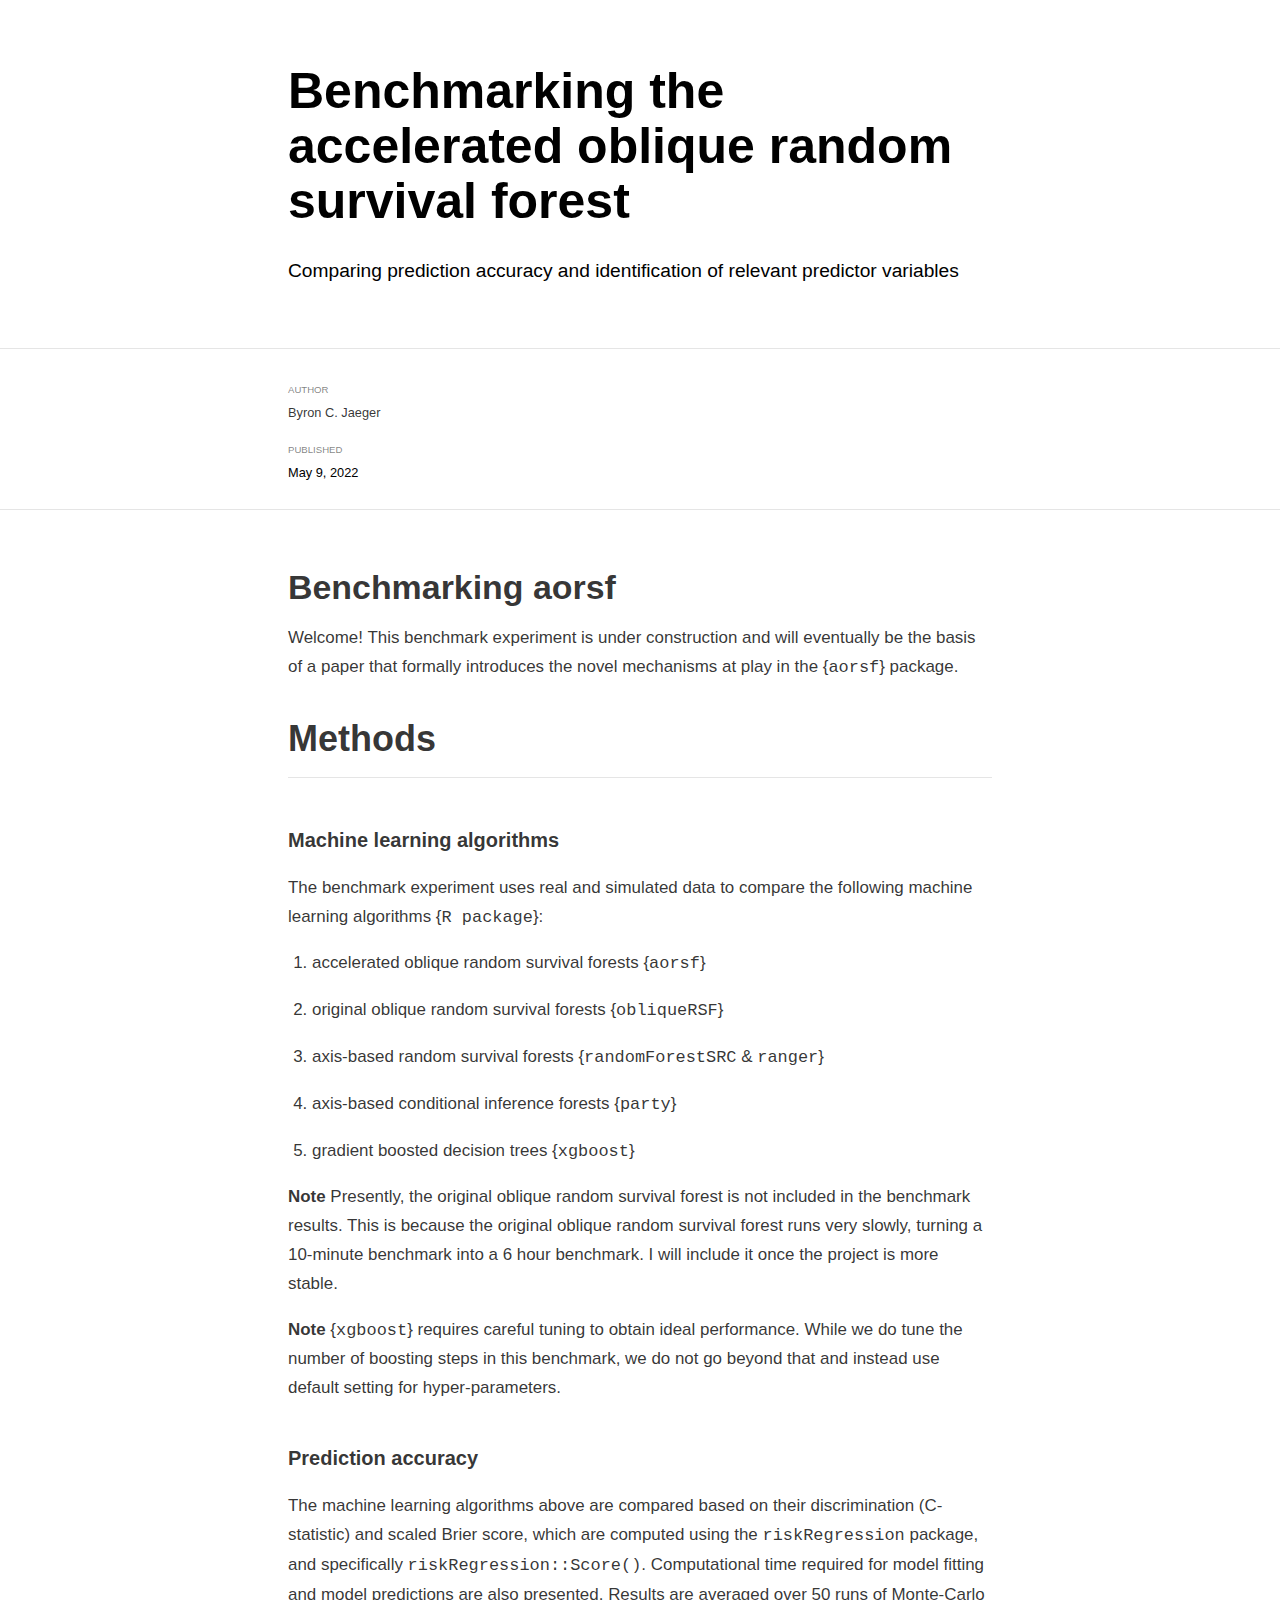
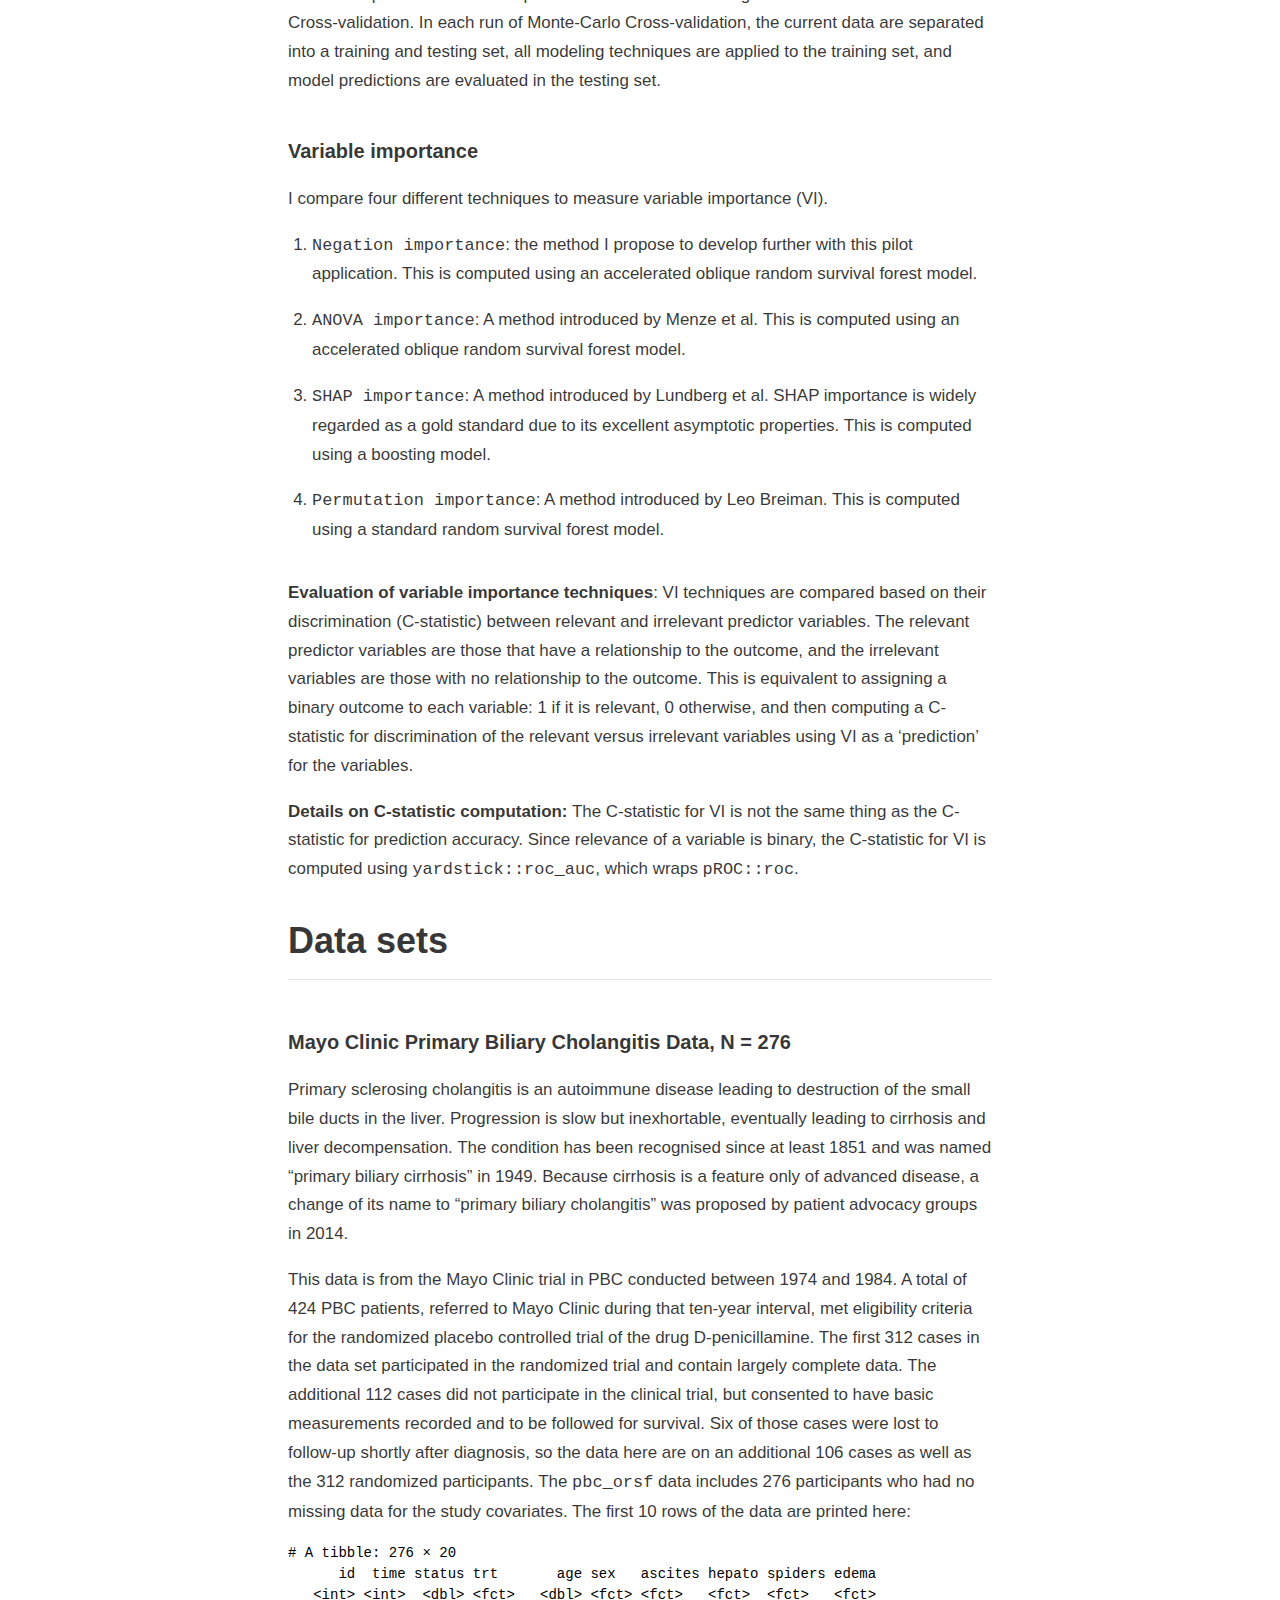
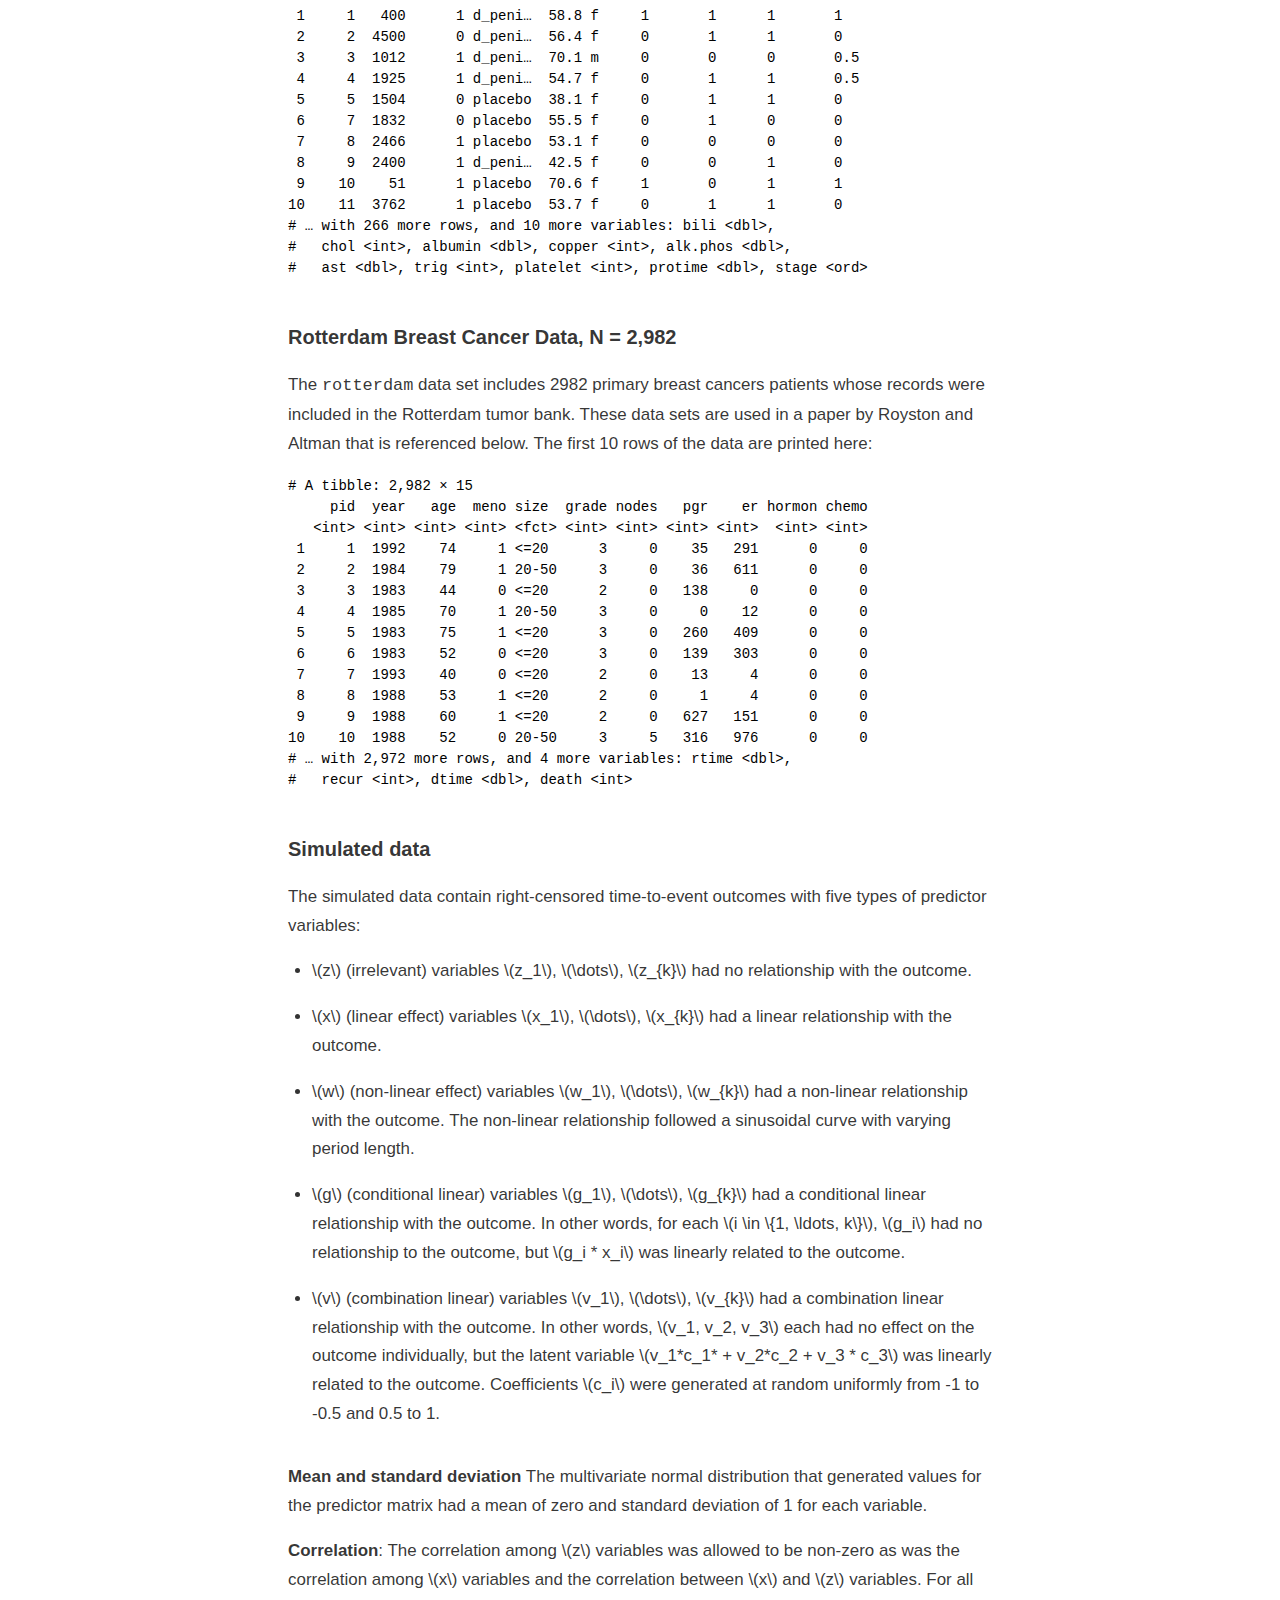
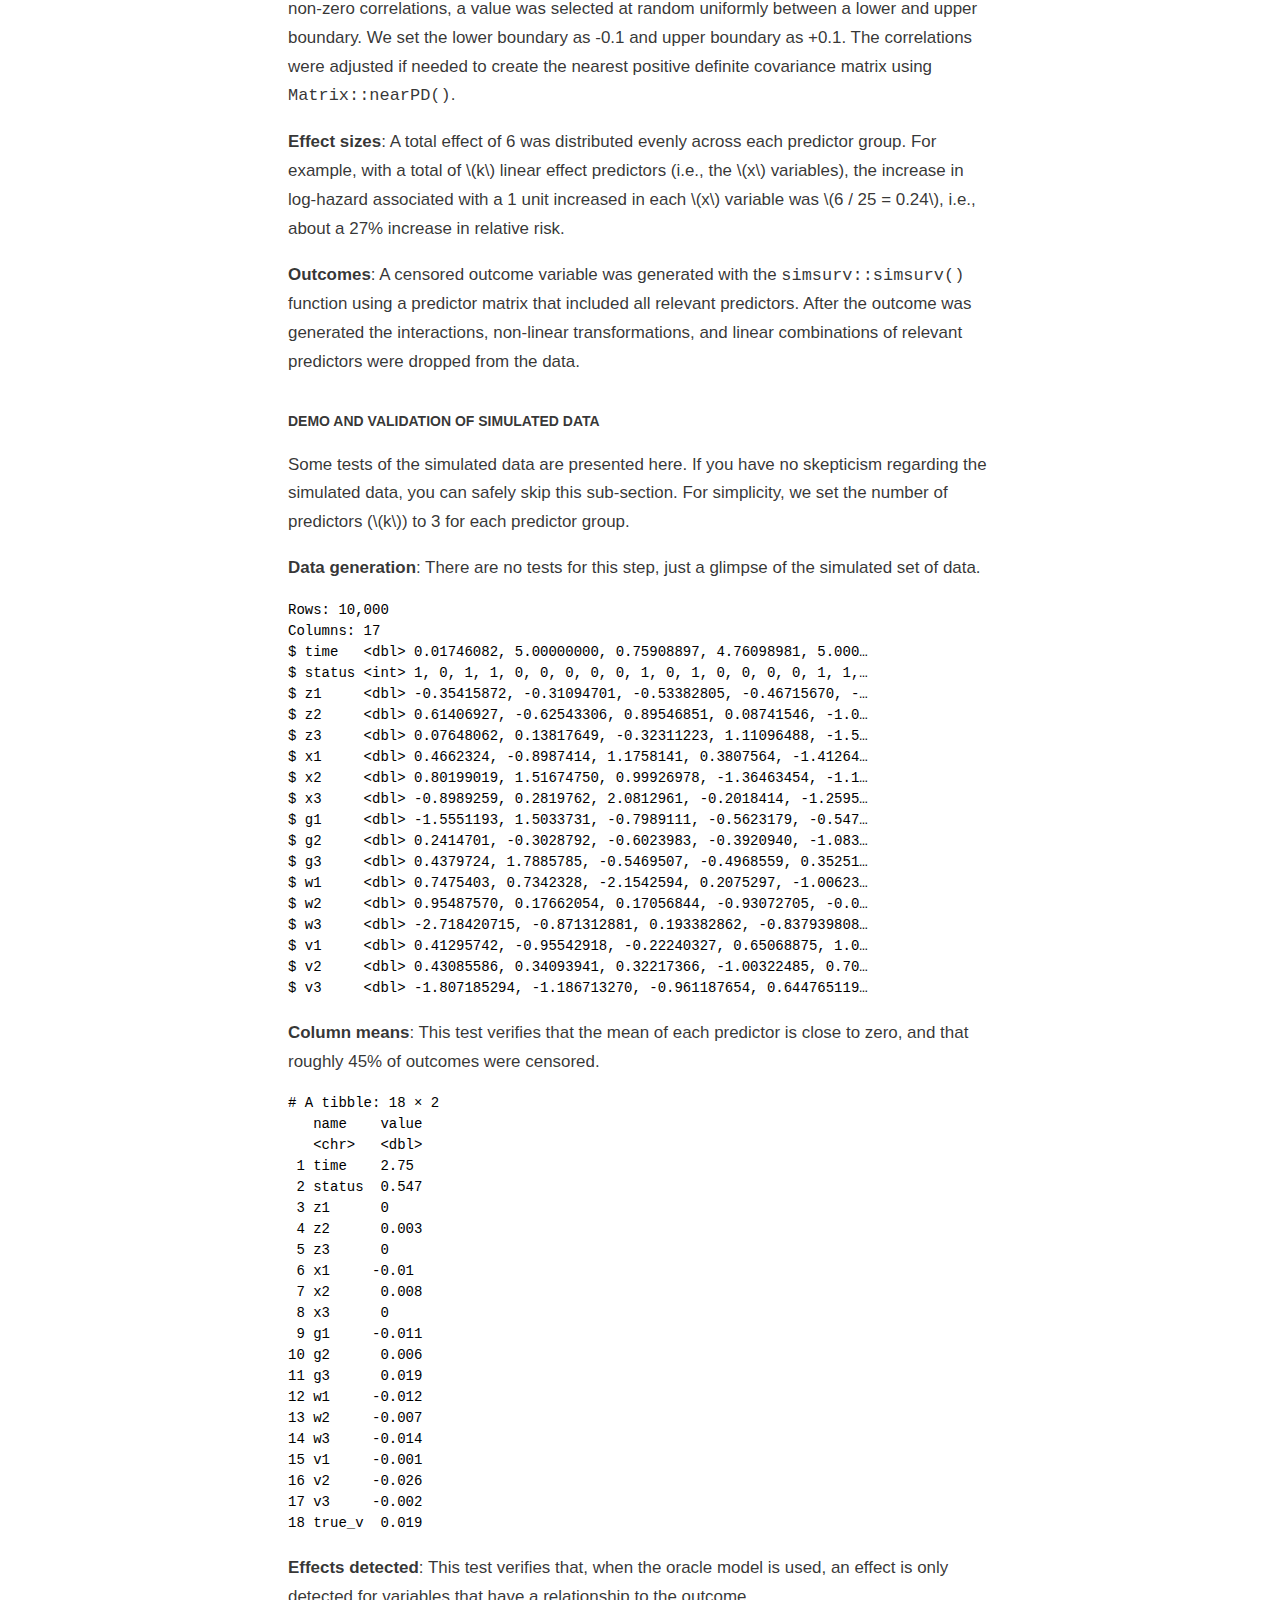
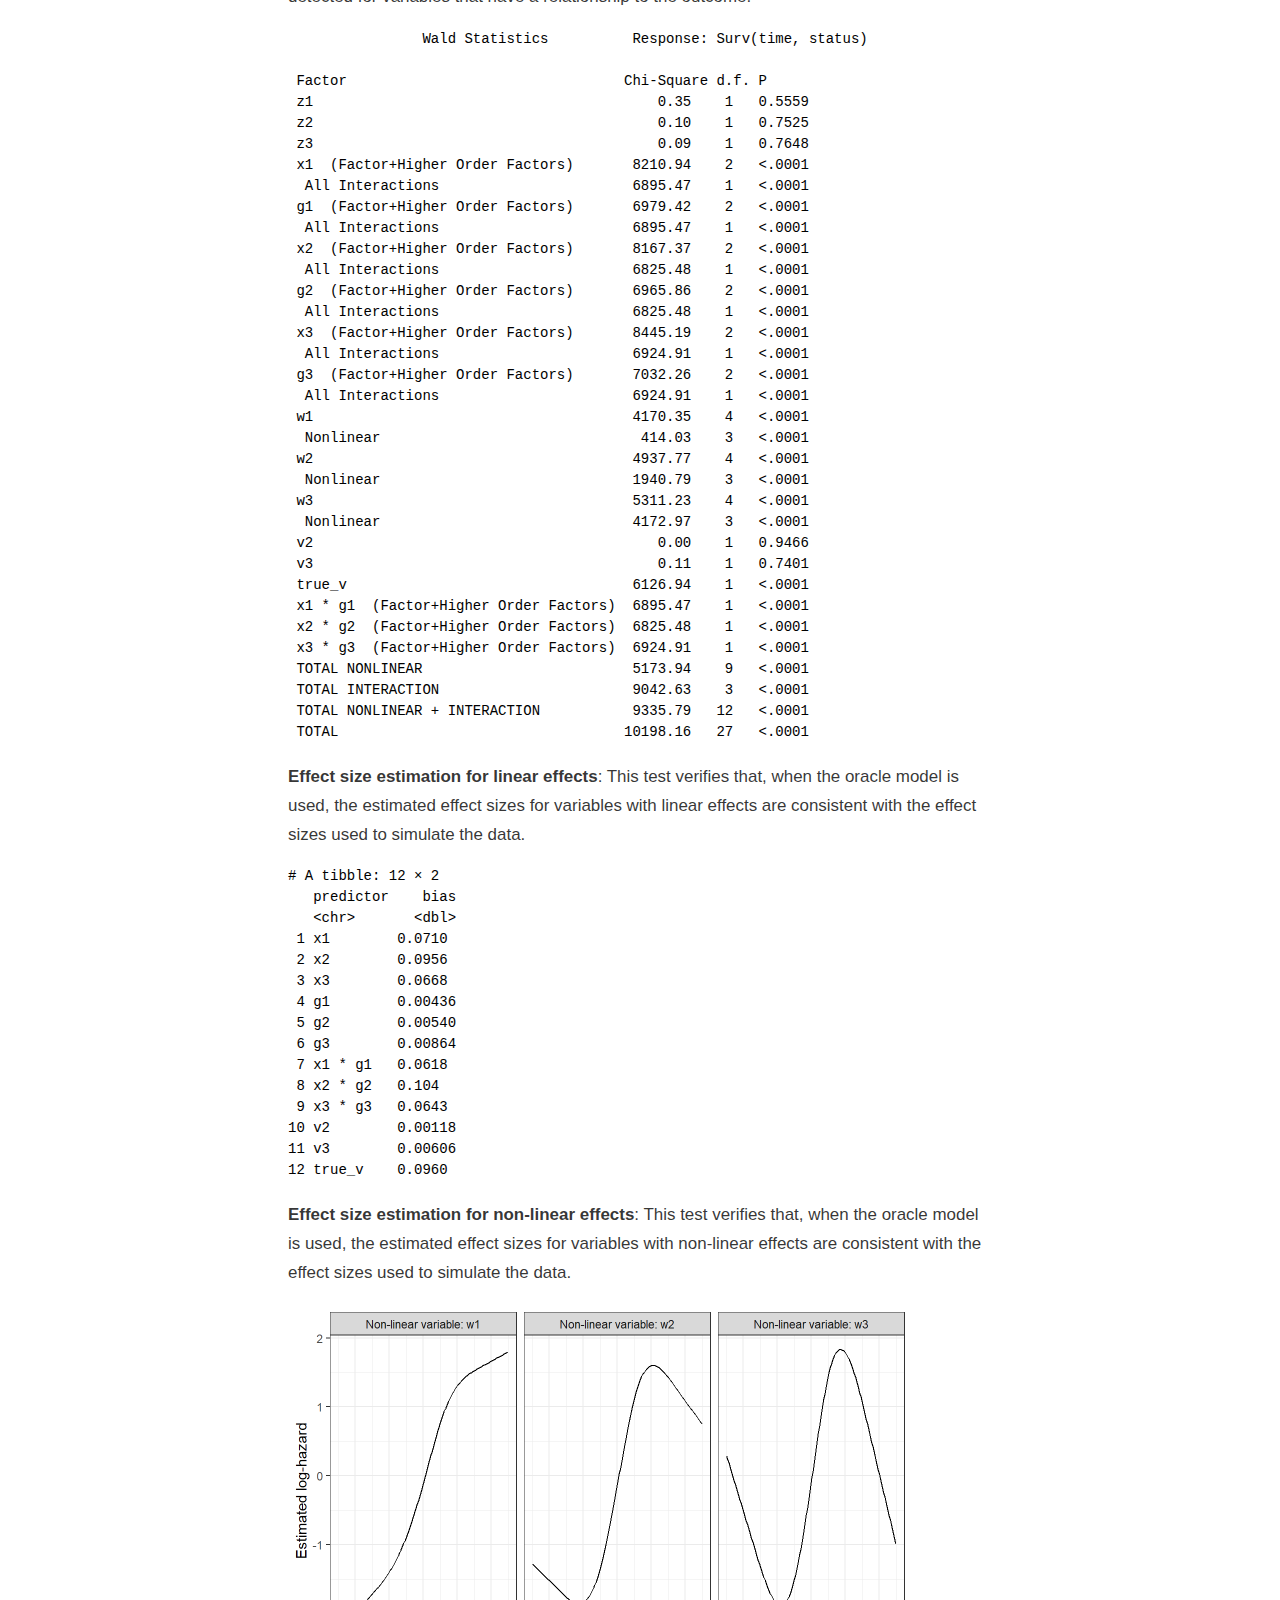
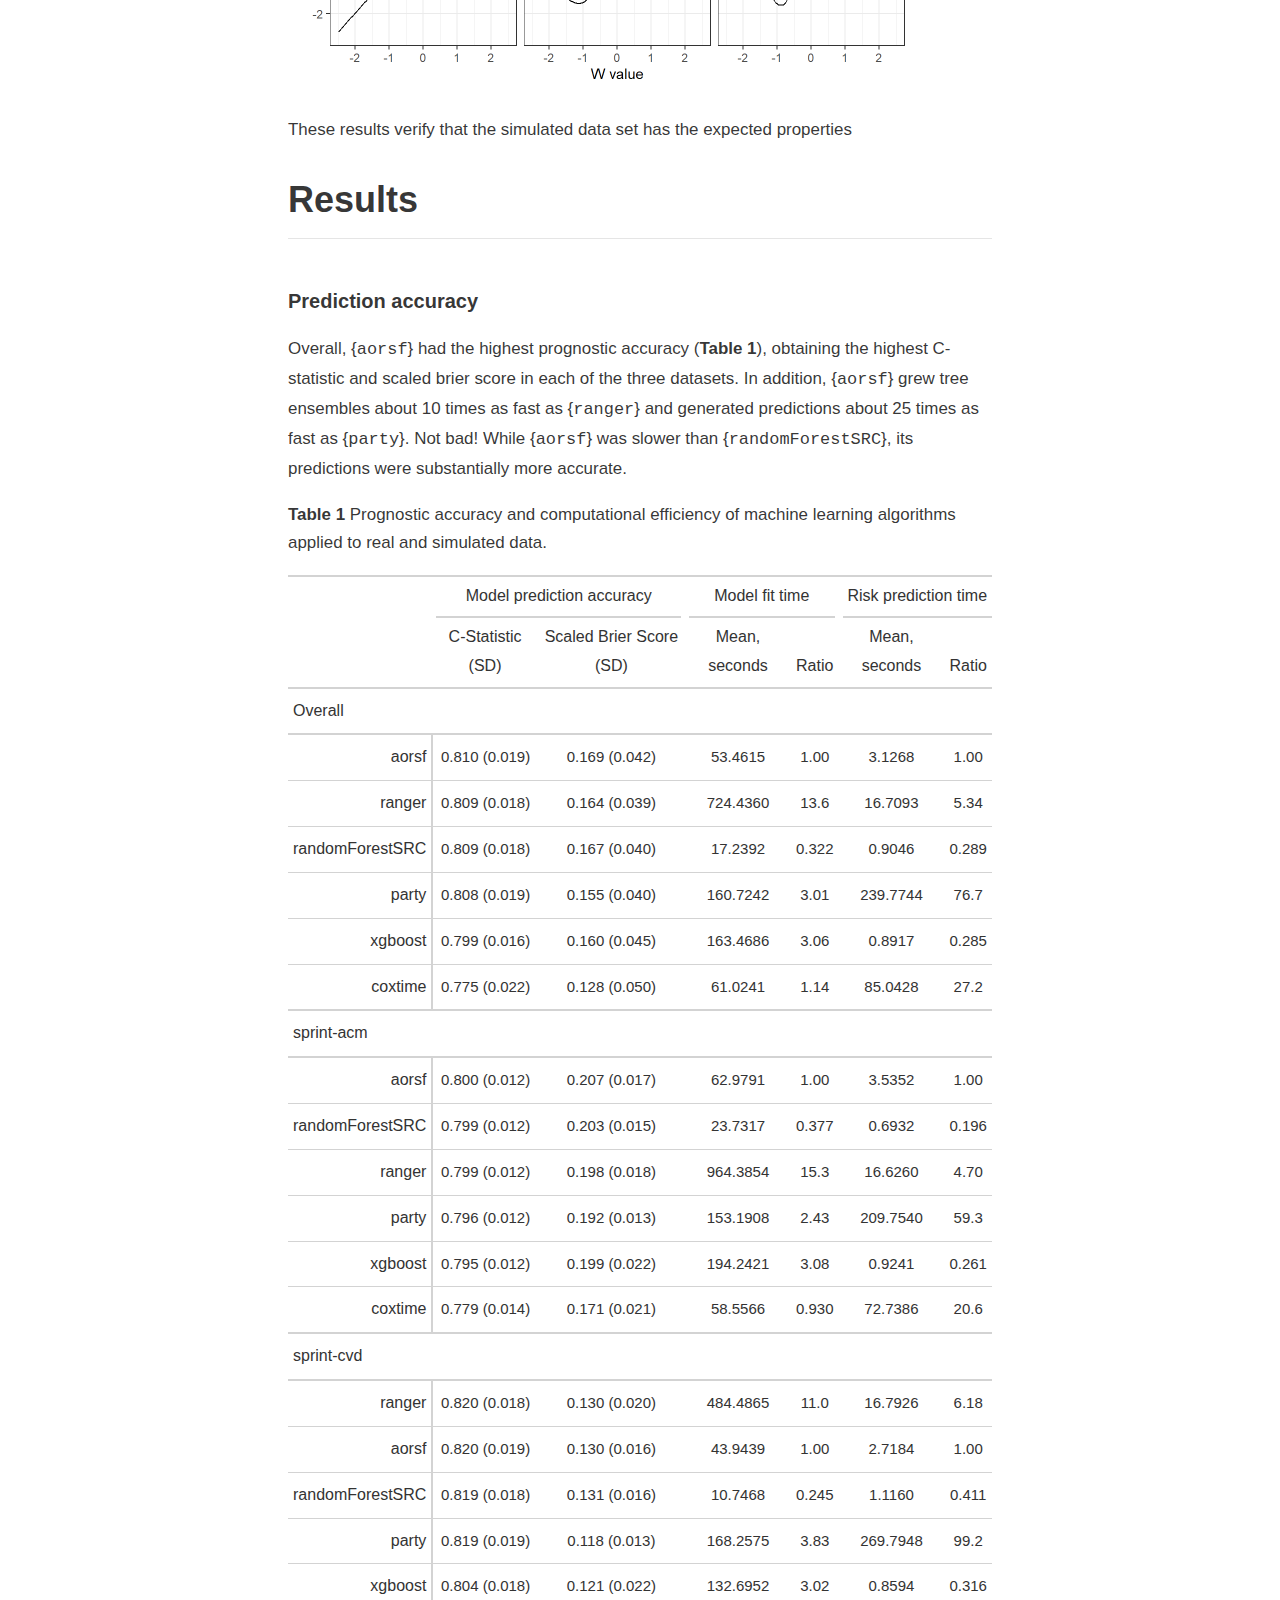
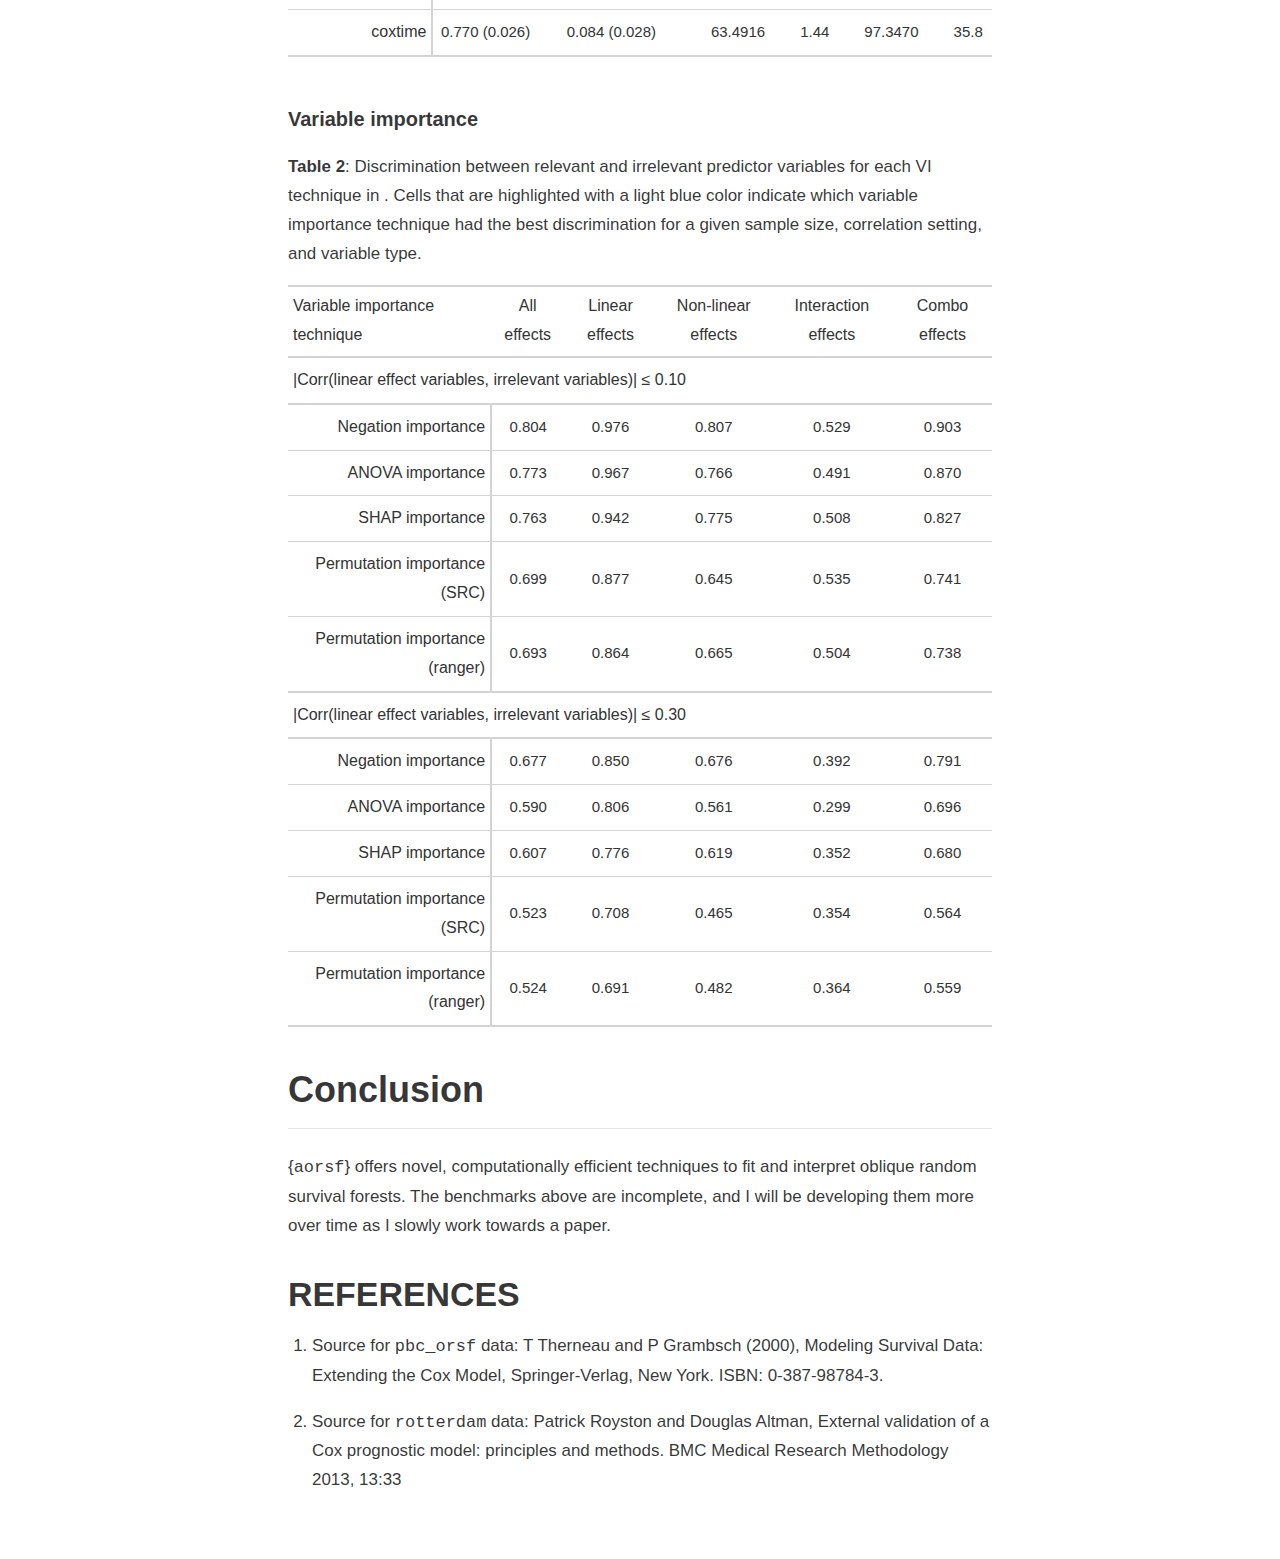
==== commit da9eb28c: "prepping for tar_future with 1 core" ====
--- a/index.html
+++ b/index.html
@@ -93,8 +93,8 @@
 
 
   <!--  https://schema.org/Article -->
-  <meta property="article:published" itemprop="datePublished" content="2022-04-13" />
-  <meta property="article:created" itemprop="dateCreated" content="2022-04-13" />
+  <meta property="article:published" itemprop="datePublished" content="2022-05-09" />
+  <meta property="article:created" itemprop="dateCreated" content="2022-05-09" />
   <meta name="article:author" content="Byron C. Jaeger" />
 
   <!--  https://developers.facebook.com/docs/sharing/webmasters#markup -->
@@ -112,7 +112,7 @@
   <!--radix_placeholder_rmarkdown_metadata-->
 
   <script type="text/json" id="radix-rmarkdown-metadata">
-  {"type":"list","attributes":{"names":{"type":"character","attributes":{},"value":["title","description","author","affiliation","date","output","toc_depth","code_folding"]}},"value":[{"type":"character","attributes":{},"value":["Benchmarking the accelerated oblique random survival forest"]},{"type":"character","attributes":{},"value":["Comparing prediction accuracy and identification of relevant predictor variables\n"]},{"type":"list","attributes":{},"value":[{"type":"list","attributes":{"names":{"type":"character","attributes":{},"value":["name"]}},"value":[{"type":"character","attributes":{},"value":["Byron C. Jaeger"]}]}]},{"type":"character","attributes":{},"value":["Wake Forest School of Medicine"]},{"type":"character","attributes":{},"value":["2022-04-13"]},{"type":"list","attributes":{"names":{"type":"character","attributes":{},"value":["distill::distill_article","toc"]}},"value":[{"type":"NULL"},{"type":"logical","attributes":{},"value":[true]}]},{"type":"integer","attributes":{},"value":[2]},{"type":"logical","attributes":{},"value":[true]}]}
+  {"type":"list","attributes":{"names":{"type":"character","attributes":{},"value":["title","description","author","affiliation","date","output","toc_depth","code_folding"]}},"value":[{"type":"character","attributes":{},"value":["Benchmarking the accelerated oblique random survival forest"]},{"type":"character","attributes":{},"value":["Comparing prediction accuracy and identification of relevant predictor variables\n"]},{"type":"list","attributes":{},"value":[{"type":"list","attributes":{"names":{"type":"character","attributes":{},"value":["name"]}},"value":[{"type":"character","attributes":{},"value":["Byron C. Jaeger"]}]}]},{"type":"character","attributes":{},"value":["Wake Forest School of Medicine"]},{"type":"character","attributes":{},"value":["2022-05-09"]},{"type":"list","attributes":{"names":{"type":"character","attributes":{},"value":["distill::distill_article","toc"]}},"value":[{"type":"NULL"},{"type":"logical","attributes":{},"value":[true]}]},{"type":"integer","attributes":{},"value":[2]},{"type":"logical","attributes":{},"value":[true]}]}
   </script>
   <!--/radix_placeholder_rmarkdown_metadata-->
   
@@ -1438,16 +1438,1031 @@
   </script>
 
   <!--/radix_placeholder_distill-->
-  <script src="[data-uri]"></script>
-  <script src="[data-uri]"></script>
-  <script src="[data-uri]"></script>
-  <link href="data:text/css,%2Etippy%2Dbox%5Bdata%2Danimation%3Dfade%5D%5Bdata%2Dstate%3Dhidden%5D%7Bopacity%3A0%7D%5Bdata%2Dtippy%2Droot%5D%7Bmax%2Dwidth%3Acalc%28100vw%20%2D%2010px%29%7D%2Etippy%2Dbox%7Bposition%3Arelative%3Bbackground%2Dcolor%3A%23333%3Bcolor%3A%23fff%3Bborder%2Dradius%3A4px%3Bfont%2Dsize%3A14px%3Bline%2Dheight%3A1%2E4%3Boutline%3A0%3Btransition%2Dproperty%3Atransform%2Cvisibility%2Copacity%7D%2Etippy%2Dbox%5Bdata%2Dplacement%5E%3Dtop%5D%3E%2Etippy%2Darrow%7Bbottom%3A0%7D%2Etippy%2Dbox%5Bdata%2Dplacement%5E%3Dtop%5D%3E%2Etippy%2Darrow%3Abefore%7Bbottom%3A%2D7px%3Bleft%3A0%3Bborder%2Dwidth%3A8px%208px%200%3Bborder%2Dtop%2Dcolor%3Ainitial%3Btransform%2Dorigin%3Acenter%20top%7D%2Etippy%2Dbox%5Bdata%2Dplacement%5E%3Dbottom%5D%3E%2Etippy%2Darrow%7Btop%3A0%7D%2Etippy%2Dbox%5Bdata%2Dplacement%5E%3Dbottom%5D%3E%2Etippy%2Darrow%3Abefore%7Btop%3A%2D7px%3Bleft%3A0%3Bborder%2Dwidth%3A0%208px%208px%3Bborder%2Dbottom%2Dcolor%3Ainitial%3Btransform%2Dorigin%3Acenter%20bottom%7D%2Etippy%2Dbox%5Bdata%2Dplacement%5E%3Dleft%5D%3E%2Etippy%2Darrow%7Bright%3A0%7D%2Etippy%2Dbox%5Bdata%2Dplacement%5E%3Dleft%5D%3E%2Etippy%2Darrow%3Abefore%7Bborder%2Dwidth%3A8px%200%208px%208px%3Bborder%2Dleft%2Dcolor%3Ainitial%3Bright%3A%2D7px%3Btransform%2Dorigin%3Acenter%20left%7D%2Etippy%2Dbox%5Bdata%2Dplacement%5E%3Dright%5D%3E%2Etippy%2Darrow%7Bleft%3A0%7D%2Etippy%2Dbox%5Bdata%2Dplacement%5E%3Dright%5D%3E%2Etippy%2Darrow%3Abefore%7Bleft%3A%2D7px%3Bborder%2Dwidth%3A8px%208px%208px%200%3Bborder%2Dright%2Dcolor%3Ainitial%3Btransform%2Dorigin%3Acenter%20right%7D%2Etippy%2Dbox%5Bdata%2Dinertia%5D%5Bdata%2Dstate%3Dvisible%5D%7Btransition%2Dtiming%2Dfunction%3Acubic%2Dbezier%28%2E54%2C1%2E5%2C%2E38%2C1%2E11%29%7D%2Etippy%2Darrow%7Bwidth%3A16px%3Bheight%3A16px%3Bcolor%3A%23333%7D%2Etippy%2Darrow%3Abefore%7Bcontent%3A%22%22%3Bposition%3Aabsolute%3Bborder%2Dcolor%3Atransparent%3Bborder%2Dstyle%3Asolid%7D%2Etippy%2Dcontent%7Bposition%3Arelative%3Bpadding%3A5px%209px%3Bz%2Dindex%3A1%7D" rel="stylesheet" />
-  <link href="data:text/css,%2Etippy%2Dbox%5Bdata%2Dtheme%7E%3Dlight%2Dborder%5D%7Bbackground%2Dcolor%3A%23fff%3Bbackground%2Dclip%3Apadding%2Dbox%3Bborder%3A1px%20solid%20rgba%280%2C8%2C16%2C%2E15%29%3Bcolor%3A%23333%3Bbox%2Dshadow%3A0%204px%2014px%20%2D2px%20rgba%280%2C8%2C16%2C%2E08%29%7D%2Etippy%2Dbox%5Bdata%2Dtheme%7E%3Dlight%2Dborder%5D%3E%2Etippy%2Dbackdrop%7Bbackground%2Dcolor%3A%23fff%7D%2Etippy%2Dbox%5Bdata%2Dtheme%7E%3Dlight%2Dborder%5D%3E%2Etippy%2Darrow%3Aafter%2C%2Etippy%2Dbox%5Bdata%2Dtheme%7E%3Dlight%2Dborder%5D%3E%2Etippy%2Dsvg%2Darrow%3Aafter%7Bcontent%3A%22%22%3Bposition%3Aabsolute%3Bz%2Dindex%3A%2D1%7D%2Etippy%2Dbox%5Bdata%2Dtheme%7E%3Dlight%2Dborder%5D%3E%2Etippy%2Darrow%3Aafter%7Bborder%2Dcolor%3Atransparent%3Bborder%2Dstyle%3Asolid%7D%2Etippy%2Dbox%5Bdata%2Dtheme%7E%3Dlight%2Dborder%5D%5Bdata%2Dplacement%5E%3Dtop%5D%3E%2Etippy%2Darrow%3Abefore%7Bborder%2Dtop%2Dcolor%3A%23fff%7D%2Etippy%2Dbox%5Bdata%2Dtheme%7E%3Dlight%2Dborder%5D%5Bdata%2Dplacement%5E%3Dtop%5D%3E%2Etippy%2Darrow%3Aafter%7Bborder%2Dtop%2Dcolor%3Argba%280%2C8%2C16%2C%2E2%29%3Bborder%2Dwidth%3A7px%207px%200%3Btop%3A17px%3Bleft%3A1px%7D%2Etippy%2Dbox%5Bdata%2Dtheme%7E%3Dlight%2Dborder%5D%5Bdata%2Dplacement%5E%3Dtop%5D%3E%2Etippy%2Dsvg%2Darrow%3Esvg%7Btop%3A16px%7D%2Etippy%2Dbox%5Bdata%2Dtheme%7E%3Dlight%2Dborder%5D%5Bdata%2Dplacement%5E%3Dtop%5D%3E%2Etippy%2Dsvg%2Darrow%3Aafter%7Btop%3A17px%7D%2Etippy%2Dbox%5Bdata%2Dtheme%7E%3Dlight%2Dborder%5D%5Bdata%2Dplacement%5E%3Dbottom%5D%3E%2Etippy%2Darrow%3Abefore%7Bborder%2Dbottom%2Dcolor%3A%23fff%3Bbottom%3A16px%7D%2Etippy%2Dbox%5Bdata%2Dtheme%7E%3Dlight%2Dborder%5D%5Bdata%2Dplacement%5E%3Dbottom%5D%3E%2Etippy%2Darrow%3Aafter%7Bborder%2Dbottom%2Dcolor%3Argba%280%2C8%2C16%2C%2E2%29%3Bborder%2Dwidth%3A0%207px%207px%3Bbottom%3A17px%3Bleft%3A1px%7D%2Etippy%2Dbox%5Bdata%2Dtheme%7E%3Dlight%2Dborder%5D%5Bdata%2Dplacement%5E%3Dbottom%5D%3E%2Etippy%2Dsvg%2Darrow%3Esvg%7Bbottom%3A16px%7D%2Etippy%2Dbox%5Bdata%2Dtheme%7E%3Dlight%2Dborder%5D%5Bdata%2Dplacement%5E%3Dbottom%5D%3E%2Etippy%2Dsvg%2Darrow%3Aafter%7Bbottom%3A17px%7D%2Etippy%2Dbox%5Bdata%2Dtheme%7E%3Dlight%2Dborder%5D%5Bdata%2Dplacement%5E%3Dleft%5D%3E%2Etippy%2Darrow%3Abefore%7Bborder%2Dleft%2Dcolor%3A%23fff%7D%2Etippy%2Dbox%5Bdata%2Dtheme%7E%3Dlight%2Dborder%5D%5Bdata%2Dplacement%5E%3Dleft%5D%3E%2Etippy%2Darrow%3Aafter%7Bborder%2Dleft%2Dcolor%3Argba%280%2C8%2C16%2C%2E2%29%3Bborder%2Dwidth%3A7px%200%207px%207px%3Bleft%3A17px%3Btop%3A1px%7D%2Etippy%2Dbox%5Bdata%2Dtheme%7E%3Dlight%2Dborder%5D%5Bdata%2Dplacement%5E%3Dleft%5D%3E%2Etippy%2Dsvg%2Darrow%3Esvg%7Bleft%3A11px%7D%2Etippy%2Dbox%5Bdata%2Dtheme%7E%3Dlight%2Dborder%5D%5Bdata%2Dplacement%5E%3Dleft%5D%3E%2Etippy%2Dsvg%2Darrow%3Aafter%7Bleft%3A12px%7D%2Etippy%2Dbox%5Bdata%2Dtheme%7E%3Dlight%2Dborder%5D%5Bdata%2Dplacement%5E%3Dright%5D%3E%2Etippy%2Darrow%3Abefore%7Bborder%2Dright%2Dcolor%3A%23fff%3Bright%3A16px%7D%2Etippy%2Dbox%5Bdata%2Dtheme%7E%3Dlight%2Dborder%5D%5Bdata%2Dplacement%5E%3Dright%5D%3E%2Etippy%2Darrow%3Aafter%7Bborder%2Dwidth%3A7px%207px%207px%200%3Bright%3A17px%3Btop%3A1px%3Bborder%2Dright%2Dcolor%3Argba%280%2C8%2C16%2C%2E2%29%7D%2Etippy%2Dbox%5Bdata%2Dtheme%7E%3Dlight%2Dborder%5D%5Bdata%2Dplacement%5E%3Dright%5D%3E%2Etippy%2Dsvg%2Darrow%3Esvg%7Bright%3A11px%7D%2Etippy%2Dbox%5Bdata%2Dtheme%7E%3Dlight%2Dborder%5D%5Bdata%2Dplacement%5E%3Dright%5D%3E%2Etippy%2Dsvg%2Darrow%3Aafter%7Bright%3A12px%7D%2Etippy%2Dbox%5Bdata%2Dtheme%7E%3Dlight%2Dborder%5D%3E%2Etippy%2Dsvg%2Darrow%7Bfill%3A%23fff%7D%2Etippy%2Dbox%5Bdata%2Dtheme%7E%3Dlight%2Dborder%5D%3E%2Etippy%2Dsvg%2Darrow%3Aafter%7Bbackground%2Dimage%3Aurl%28data%3Aimage%2Fsvg%2Bxml%3Bbase64%[base64]%3D%29%3Bbackground%2Dsize%3A16px%206px%3Bwidth%3A16px%3Bheight%3A6px%7D" rel="stylesheet" />
-  <script src="[data-uri]"></script>
-  <script src="[data-uri]"></script>
-  <script src="[data-uri]"></script>
-  <script src="[data-uri]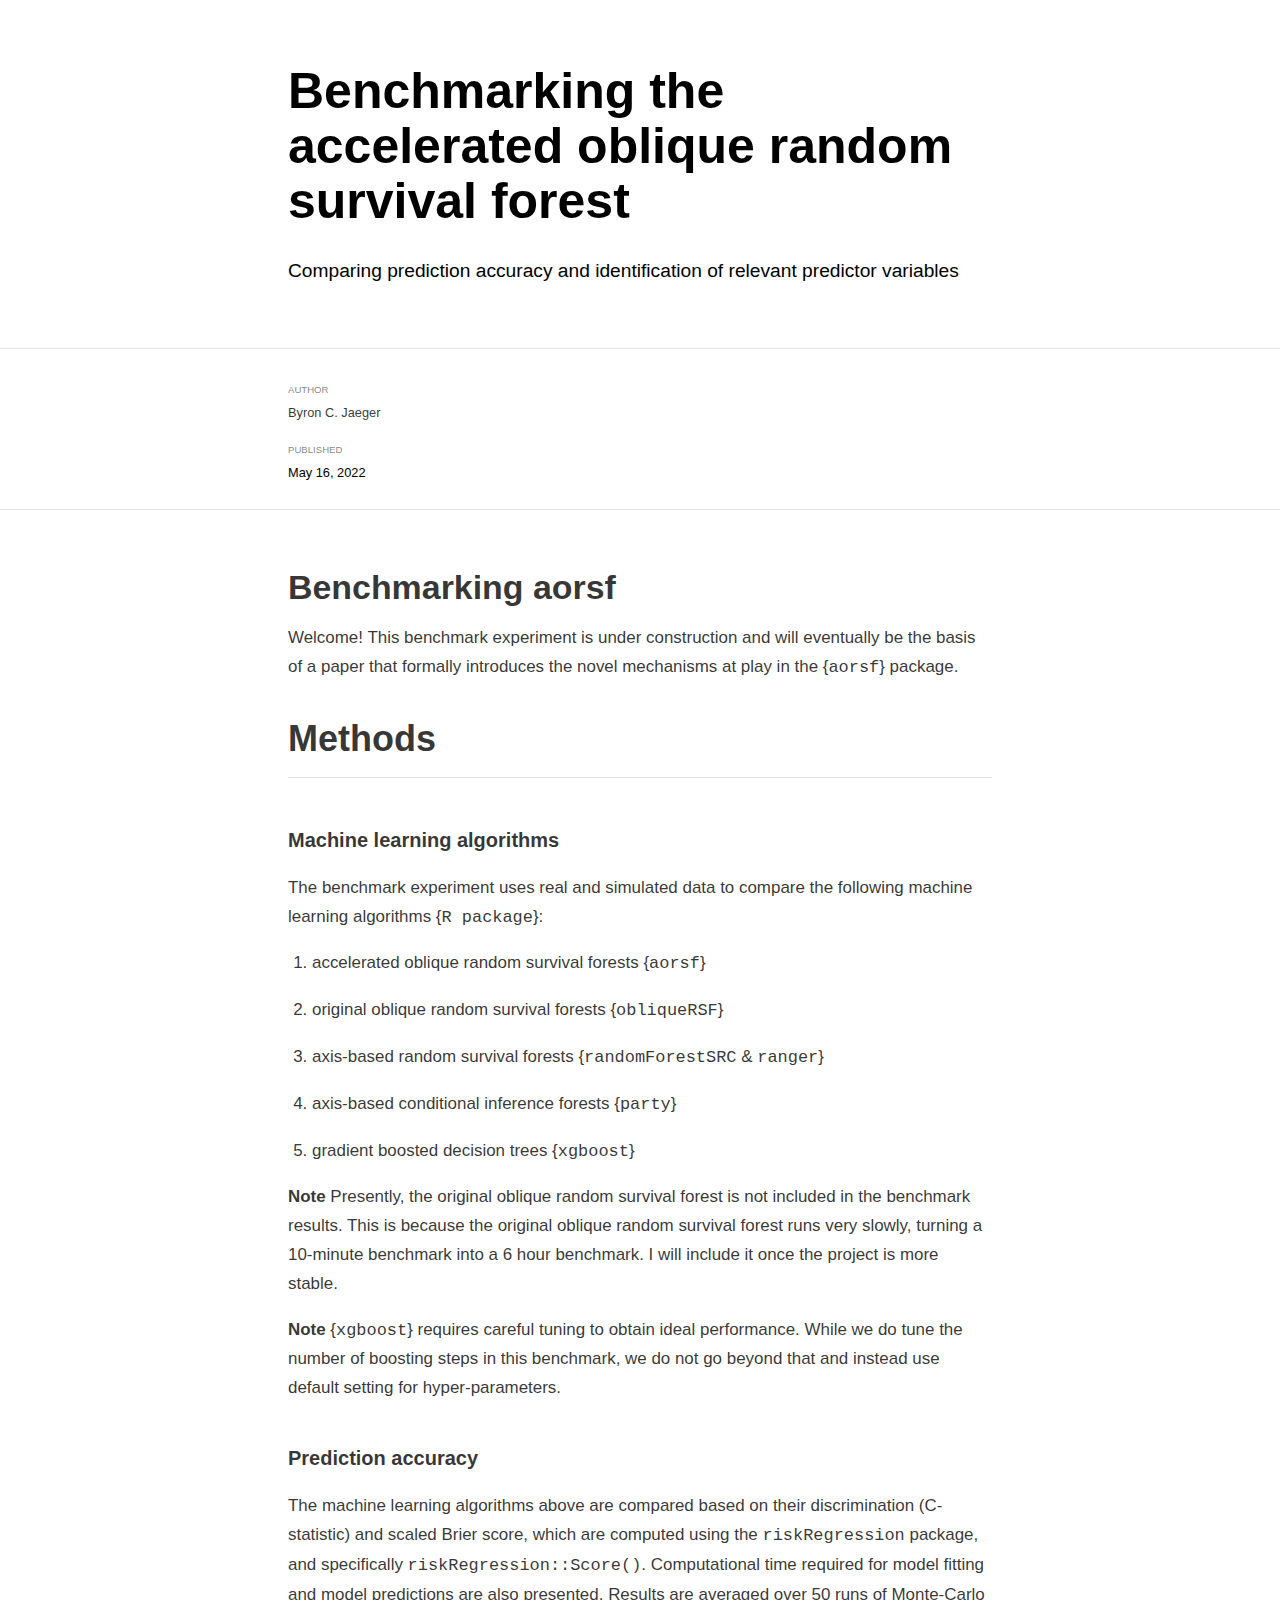
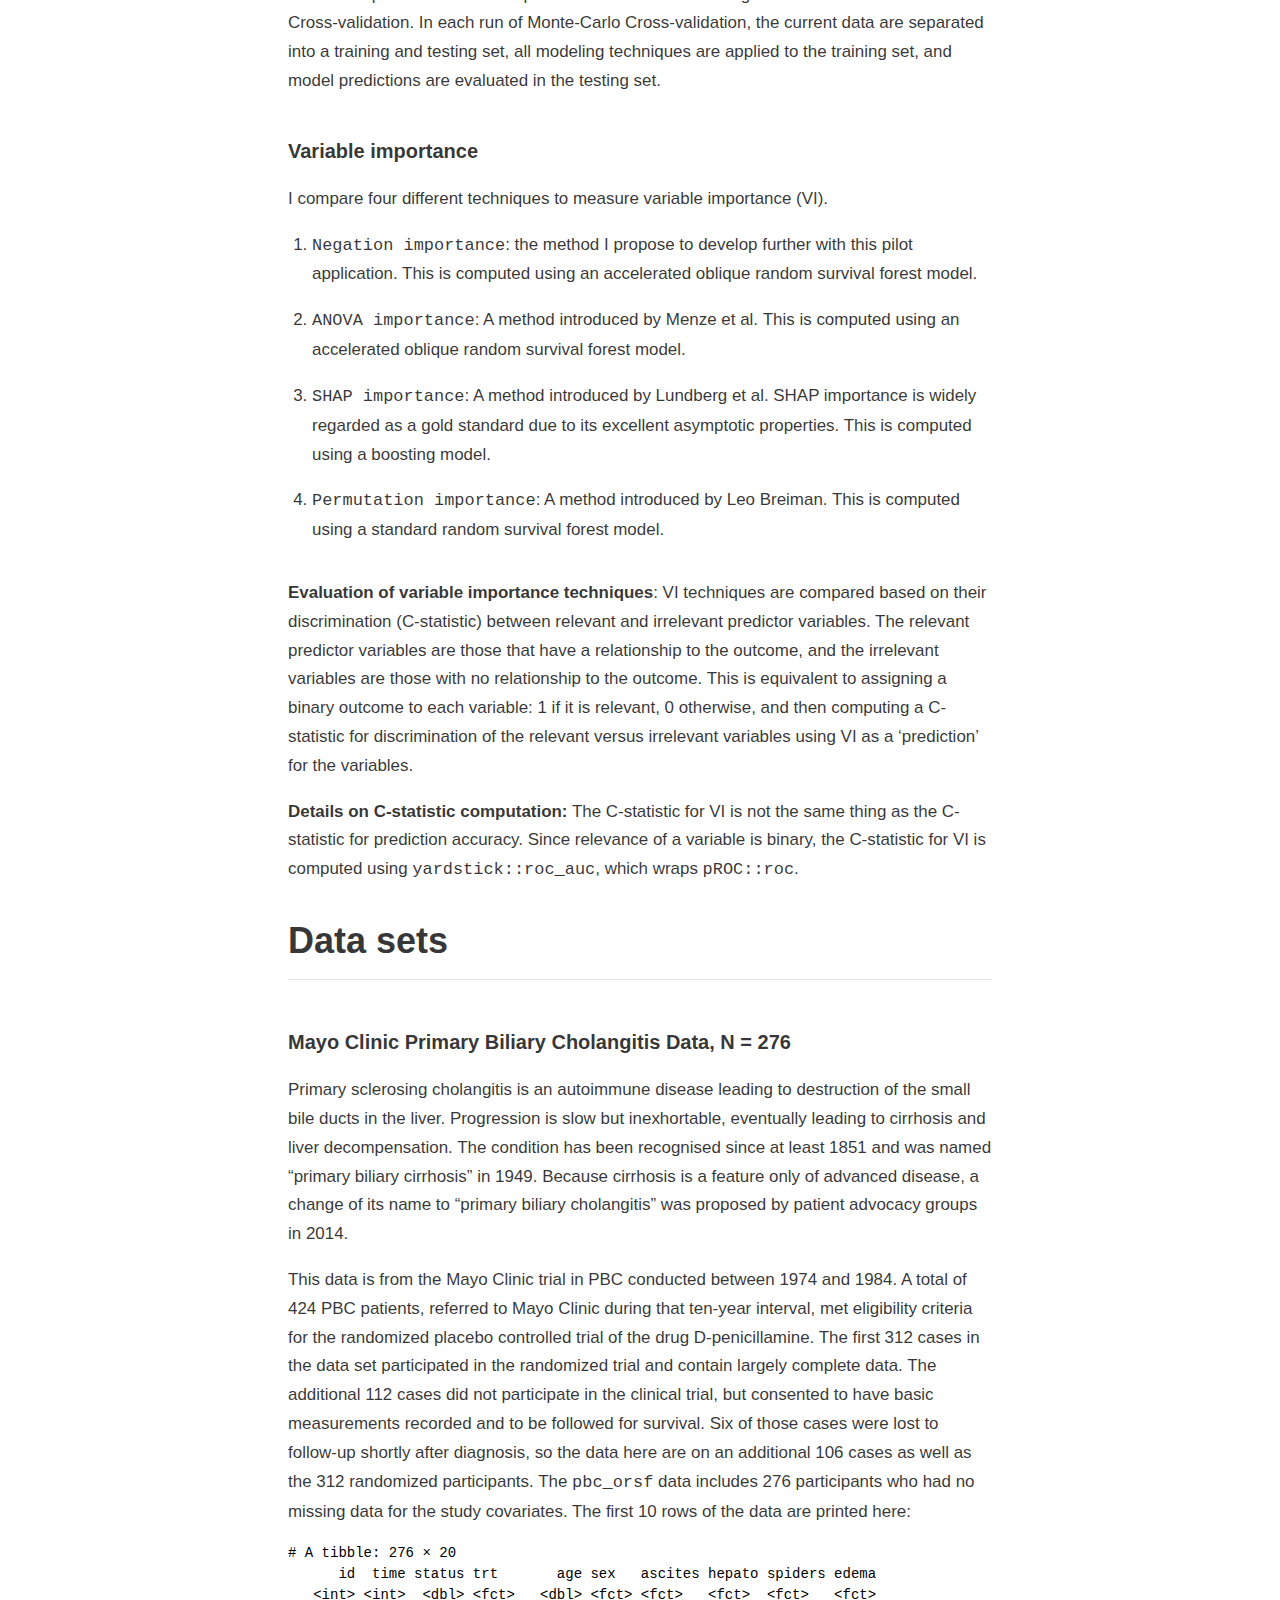
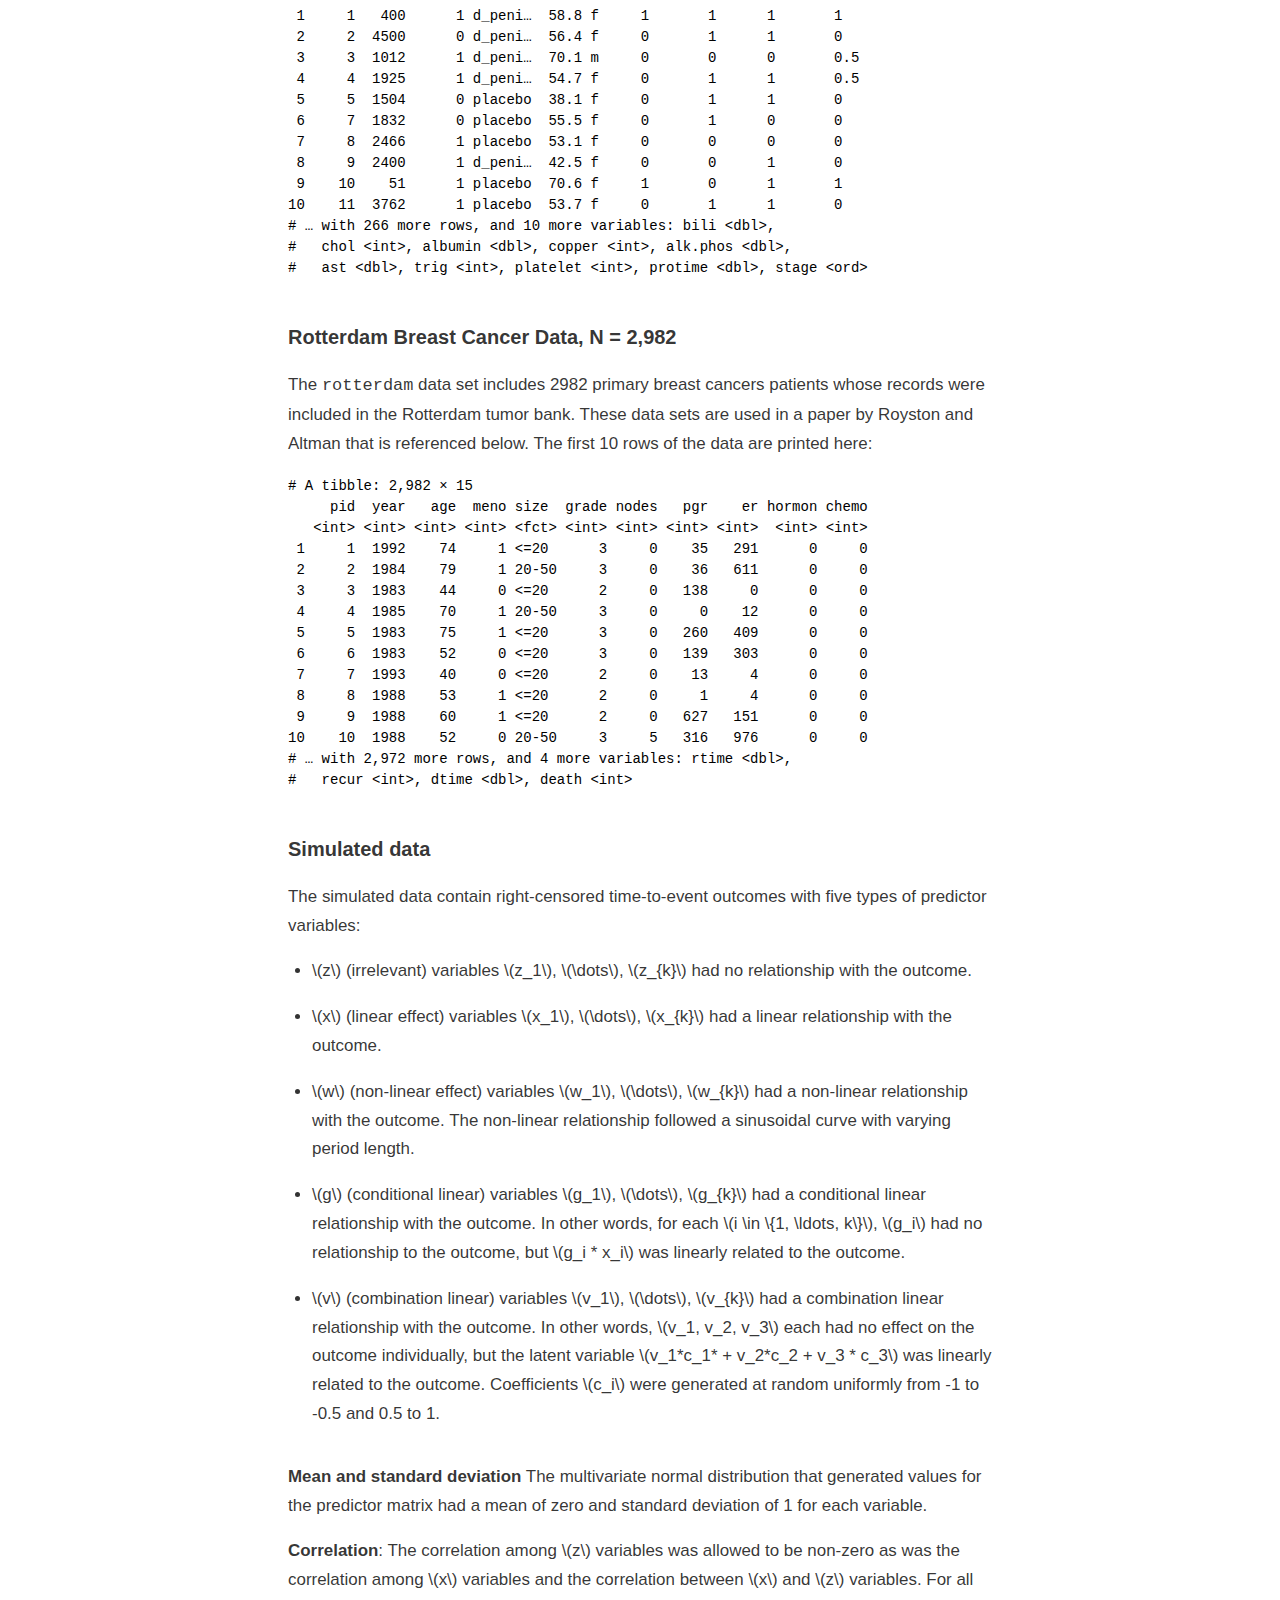
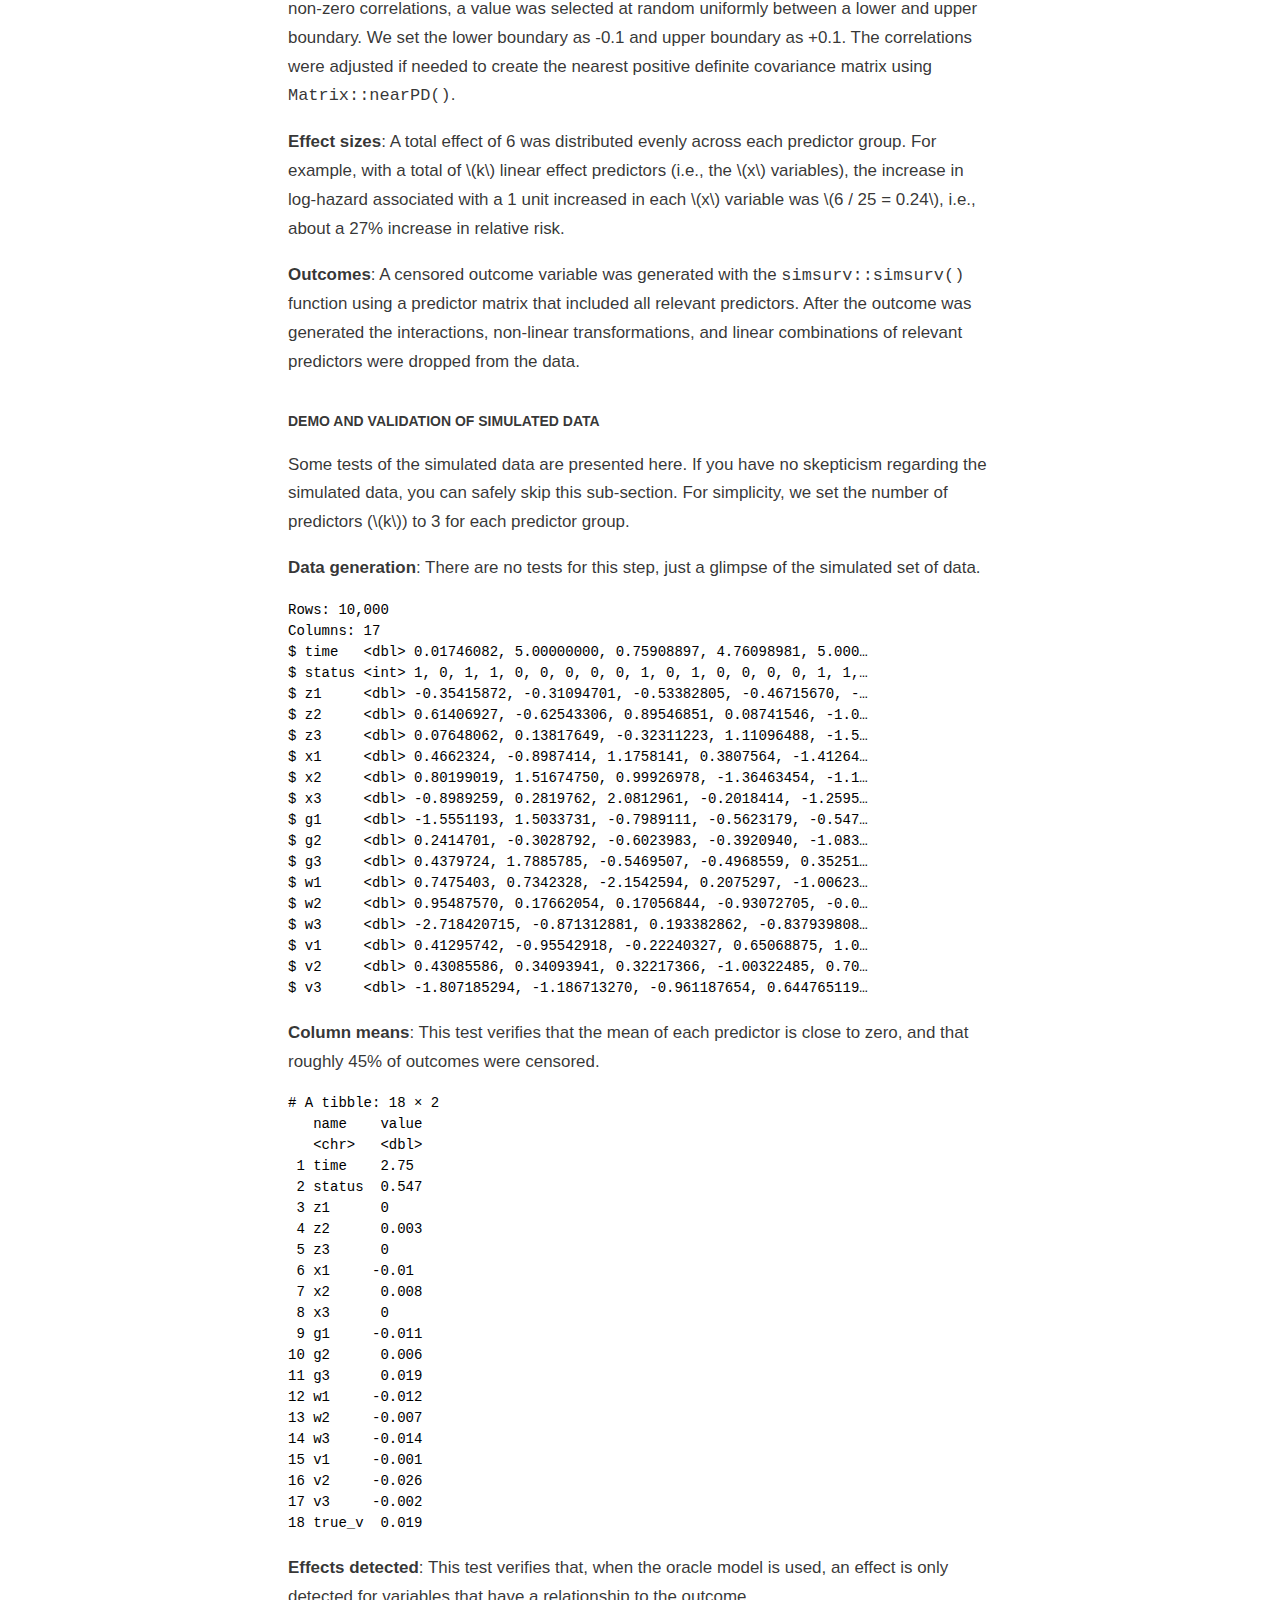
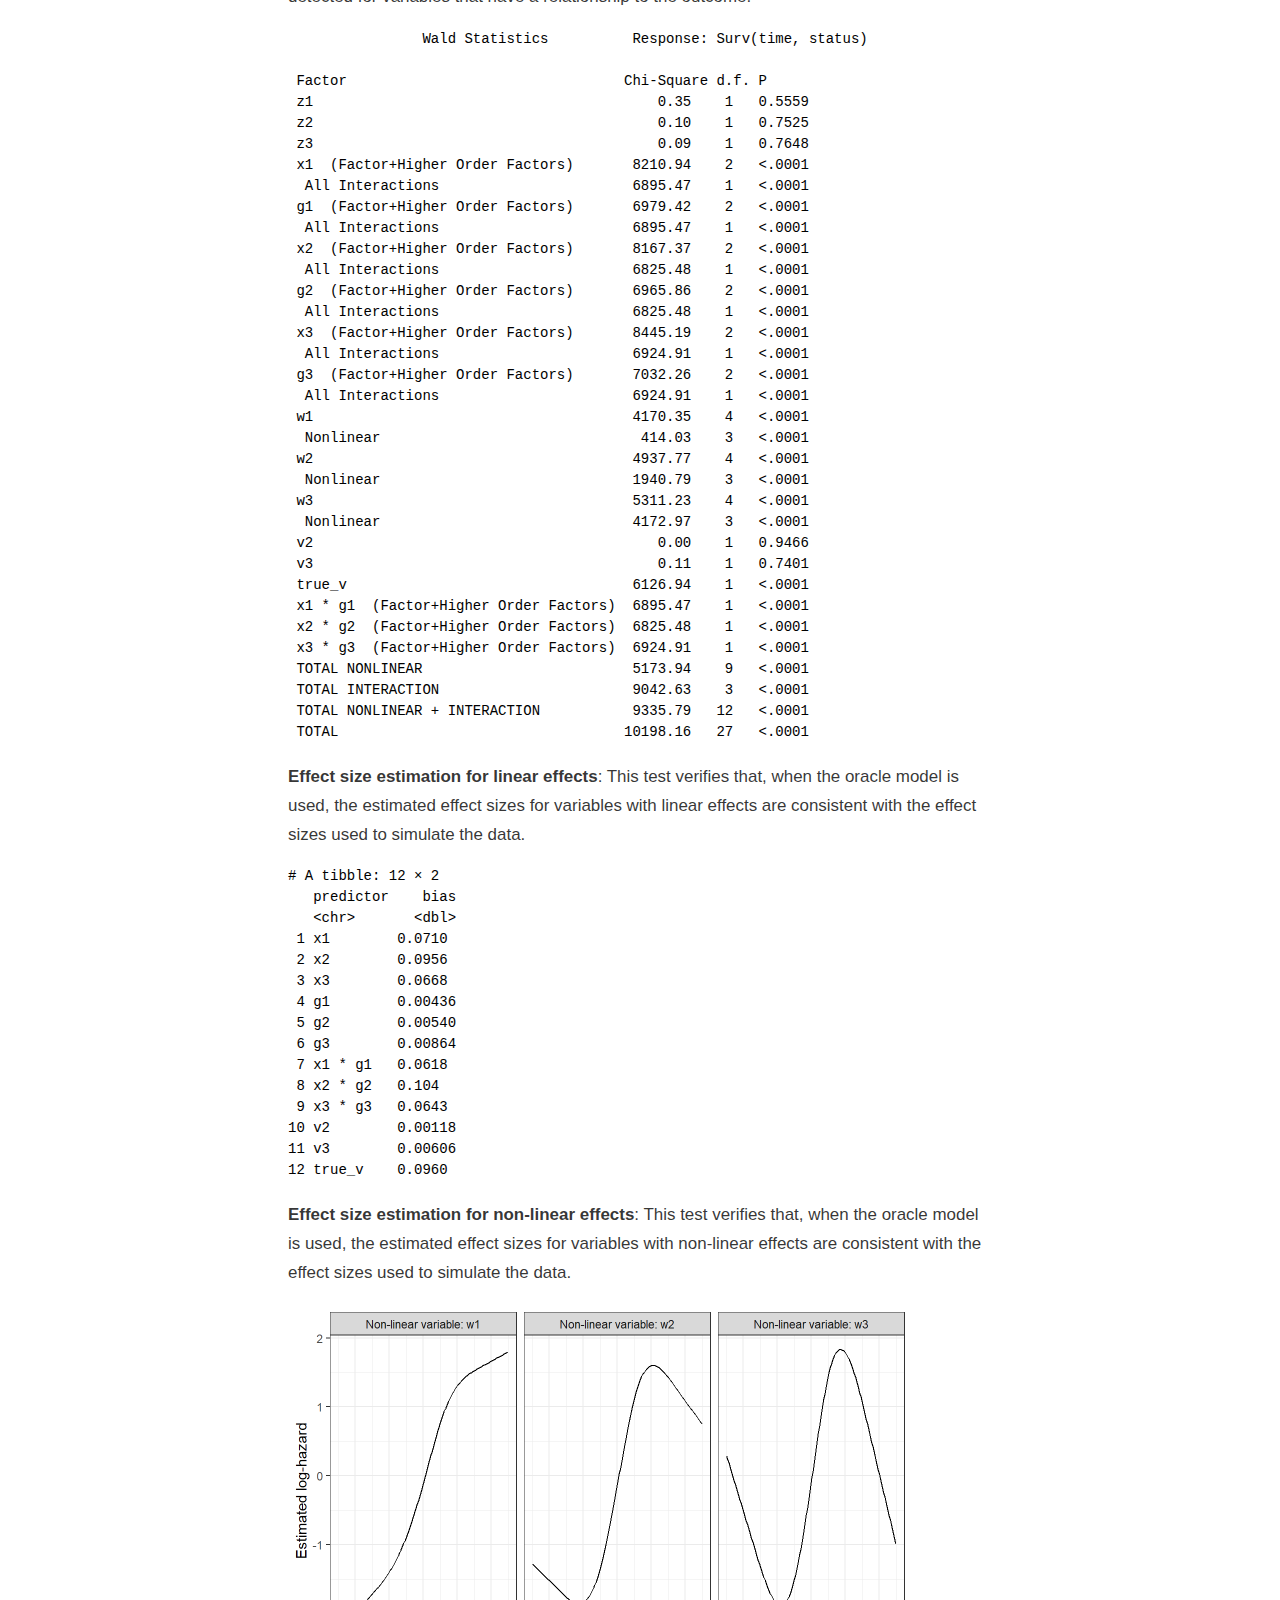
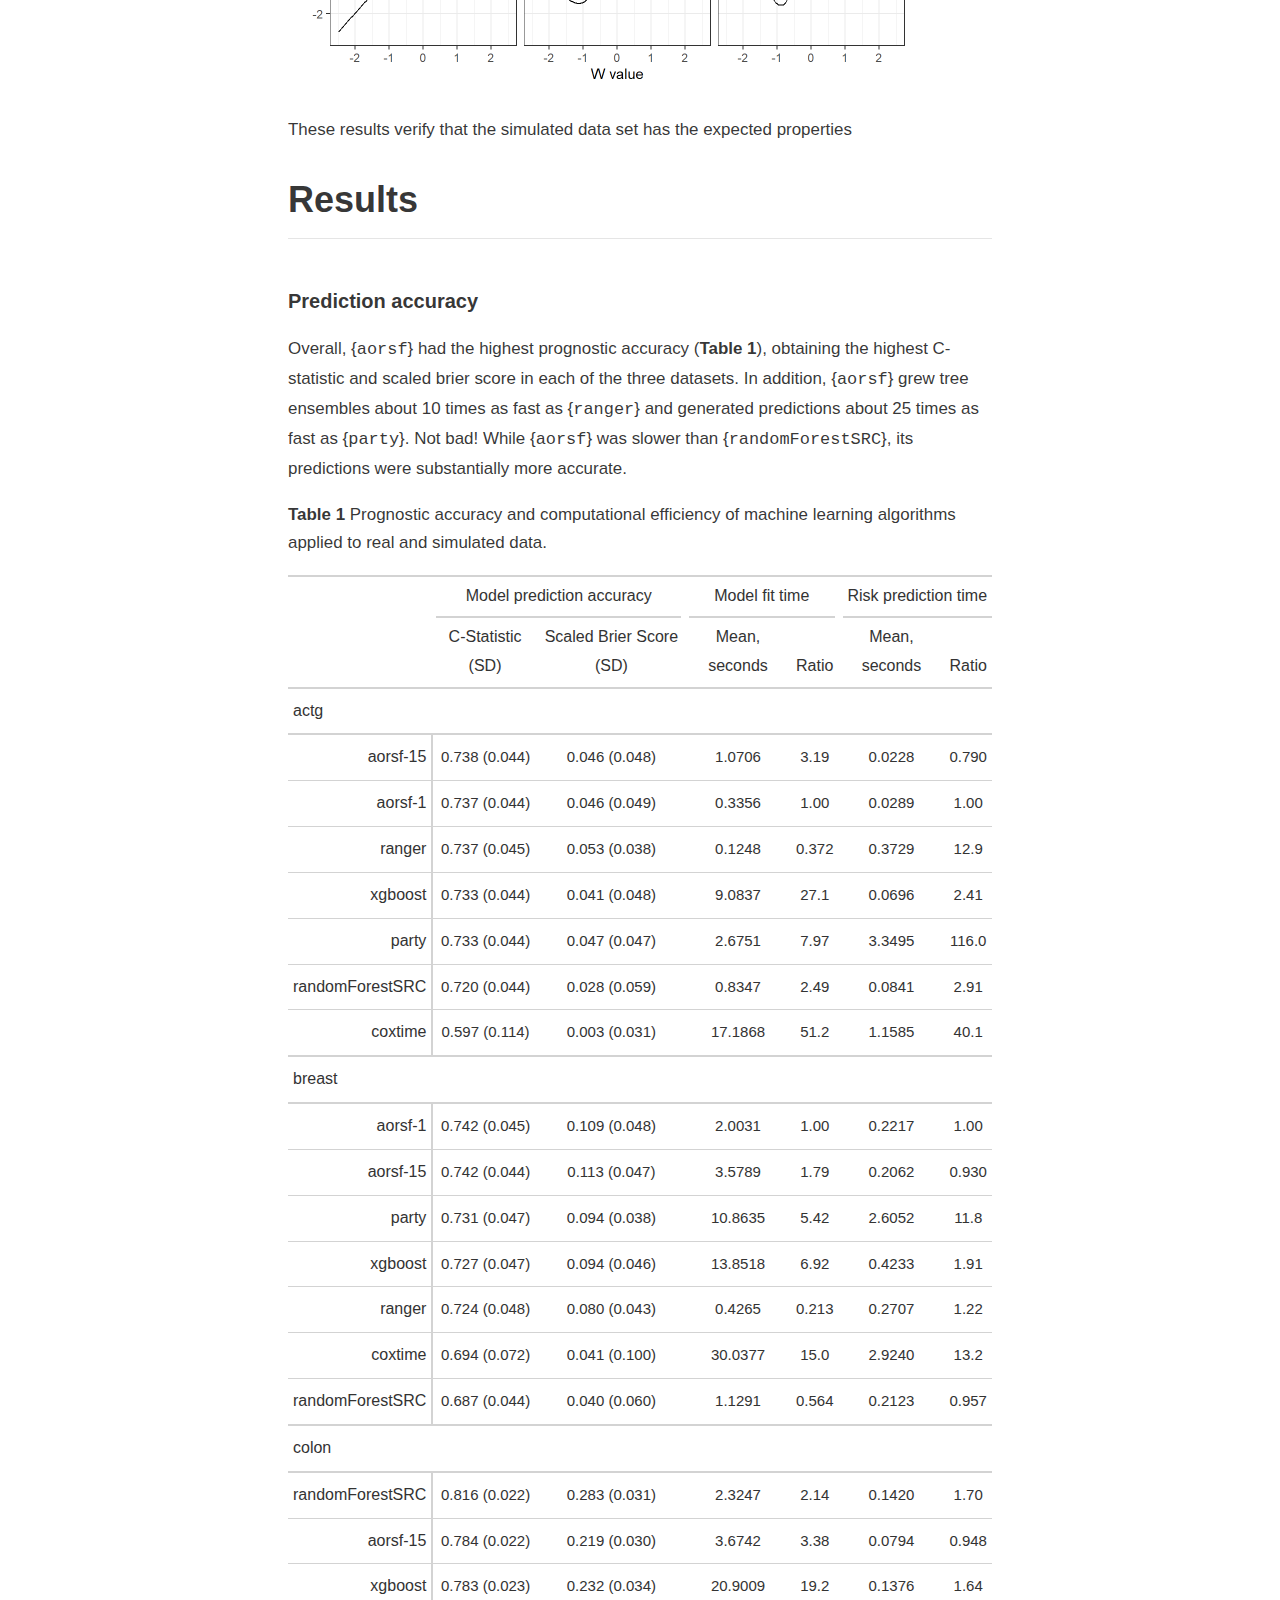
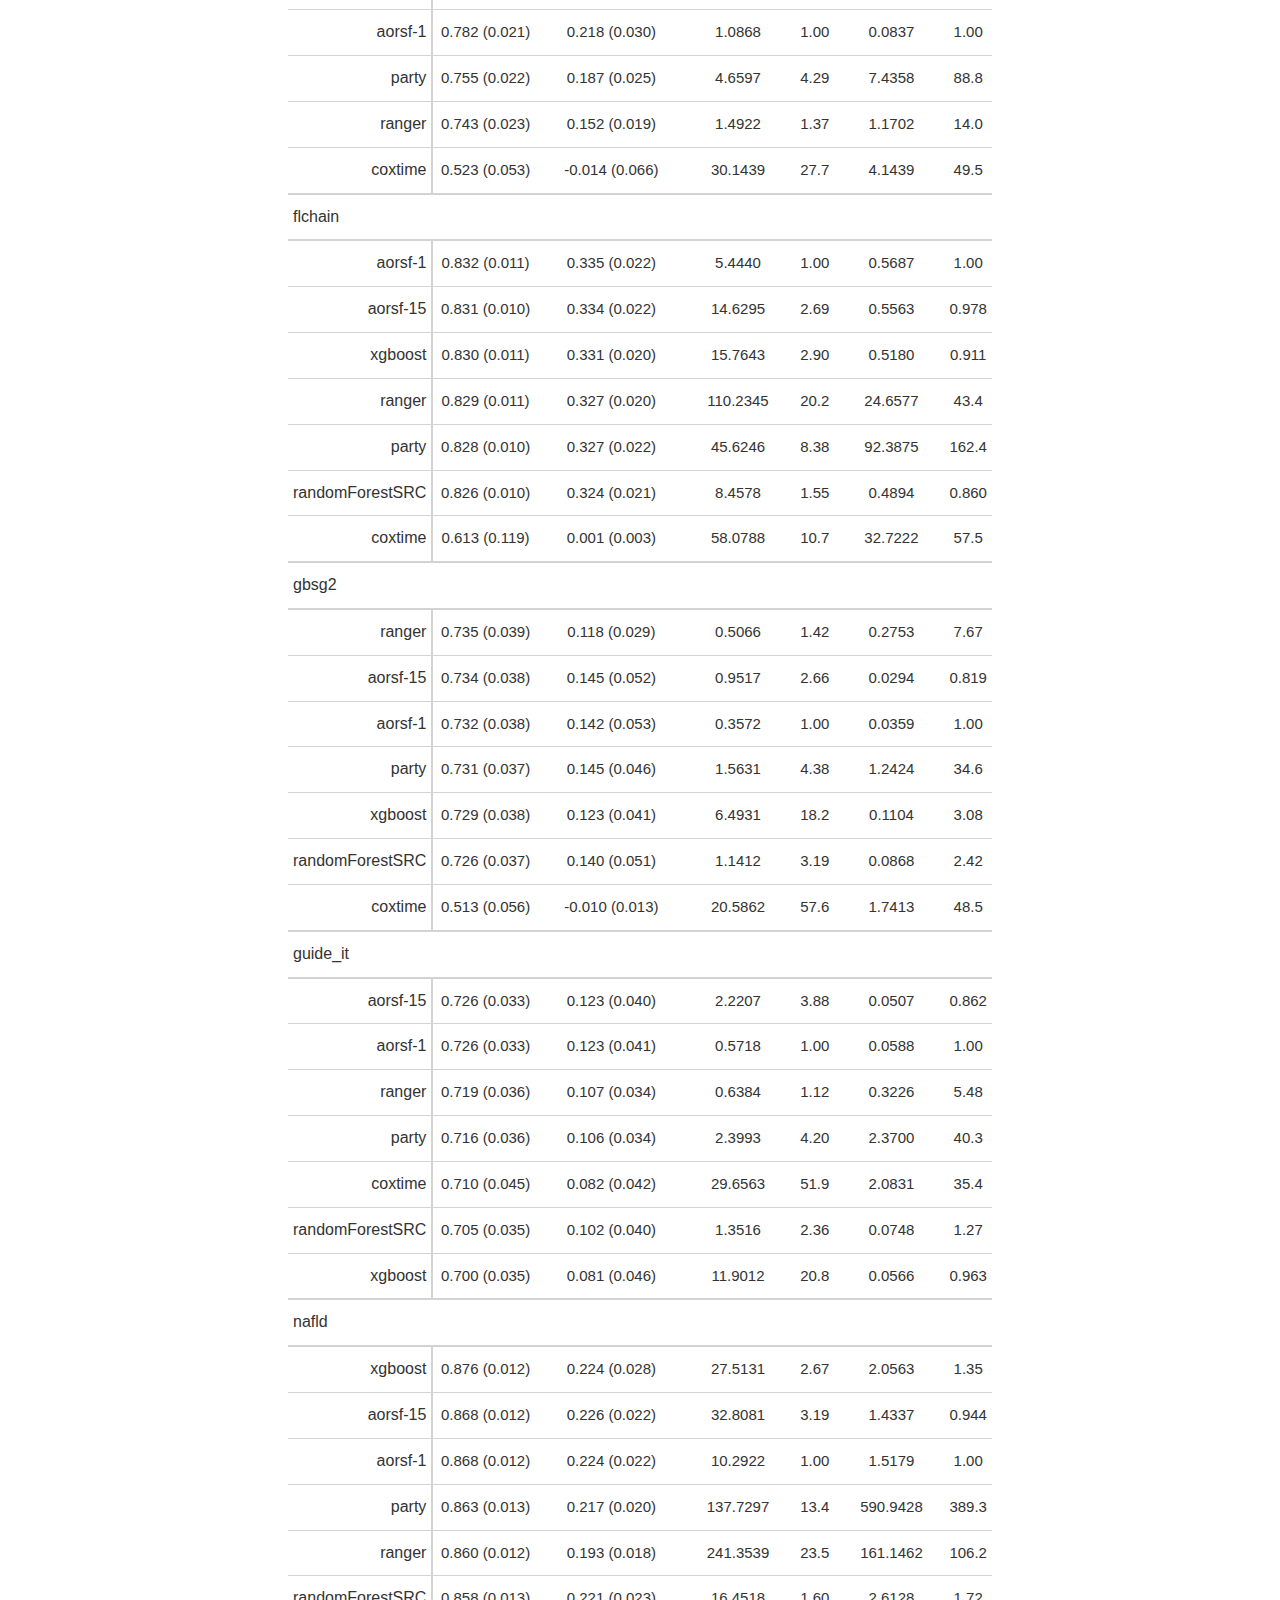
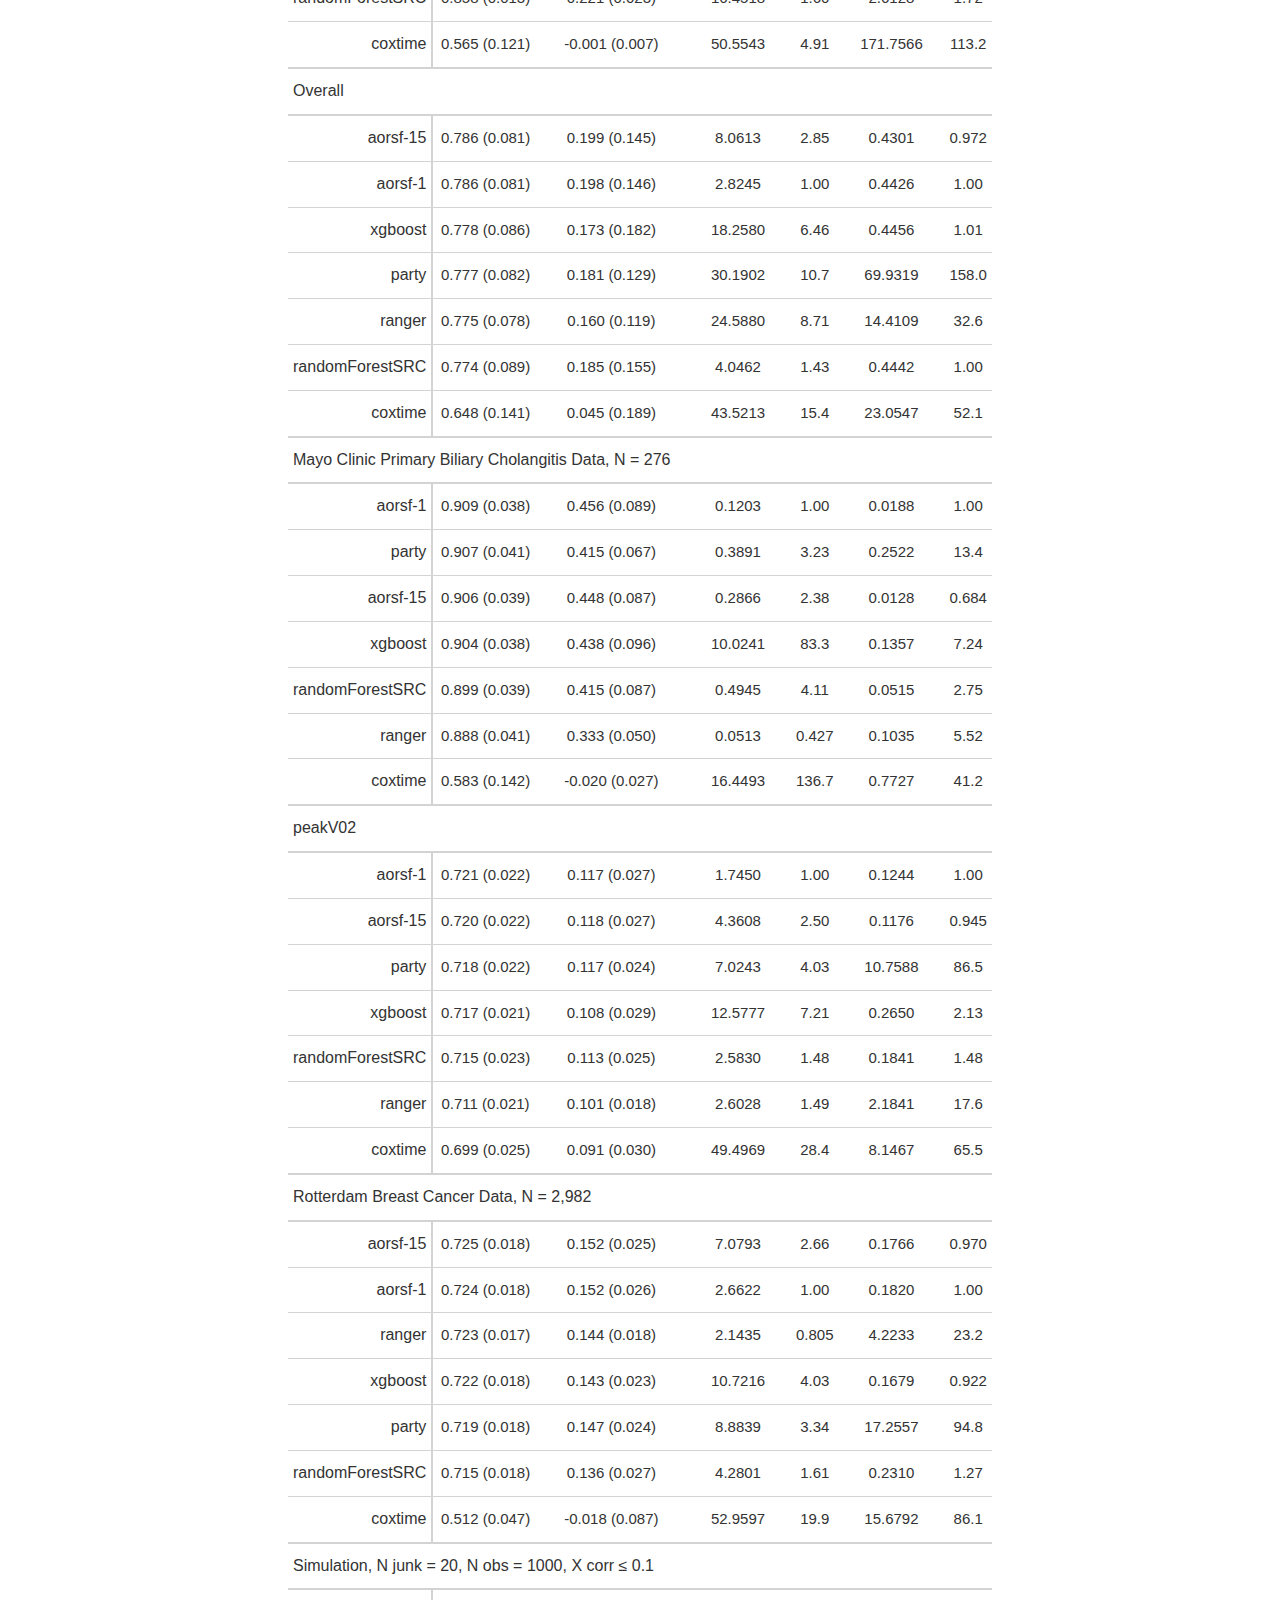
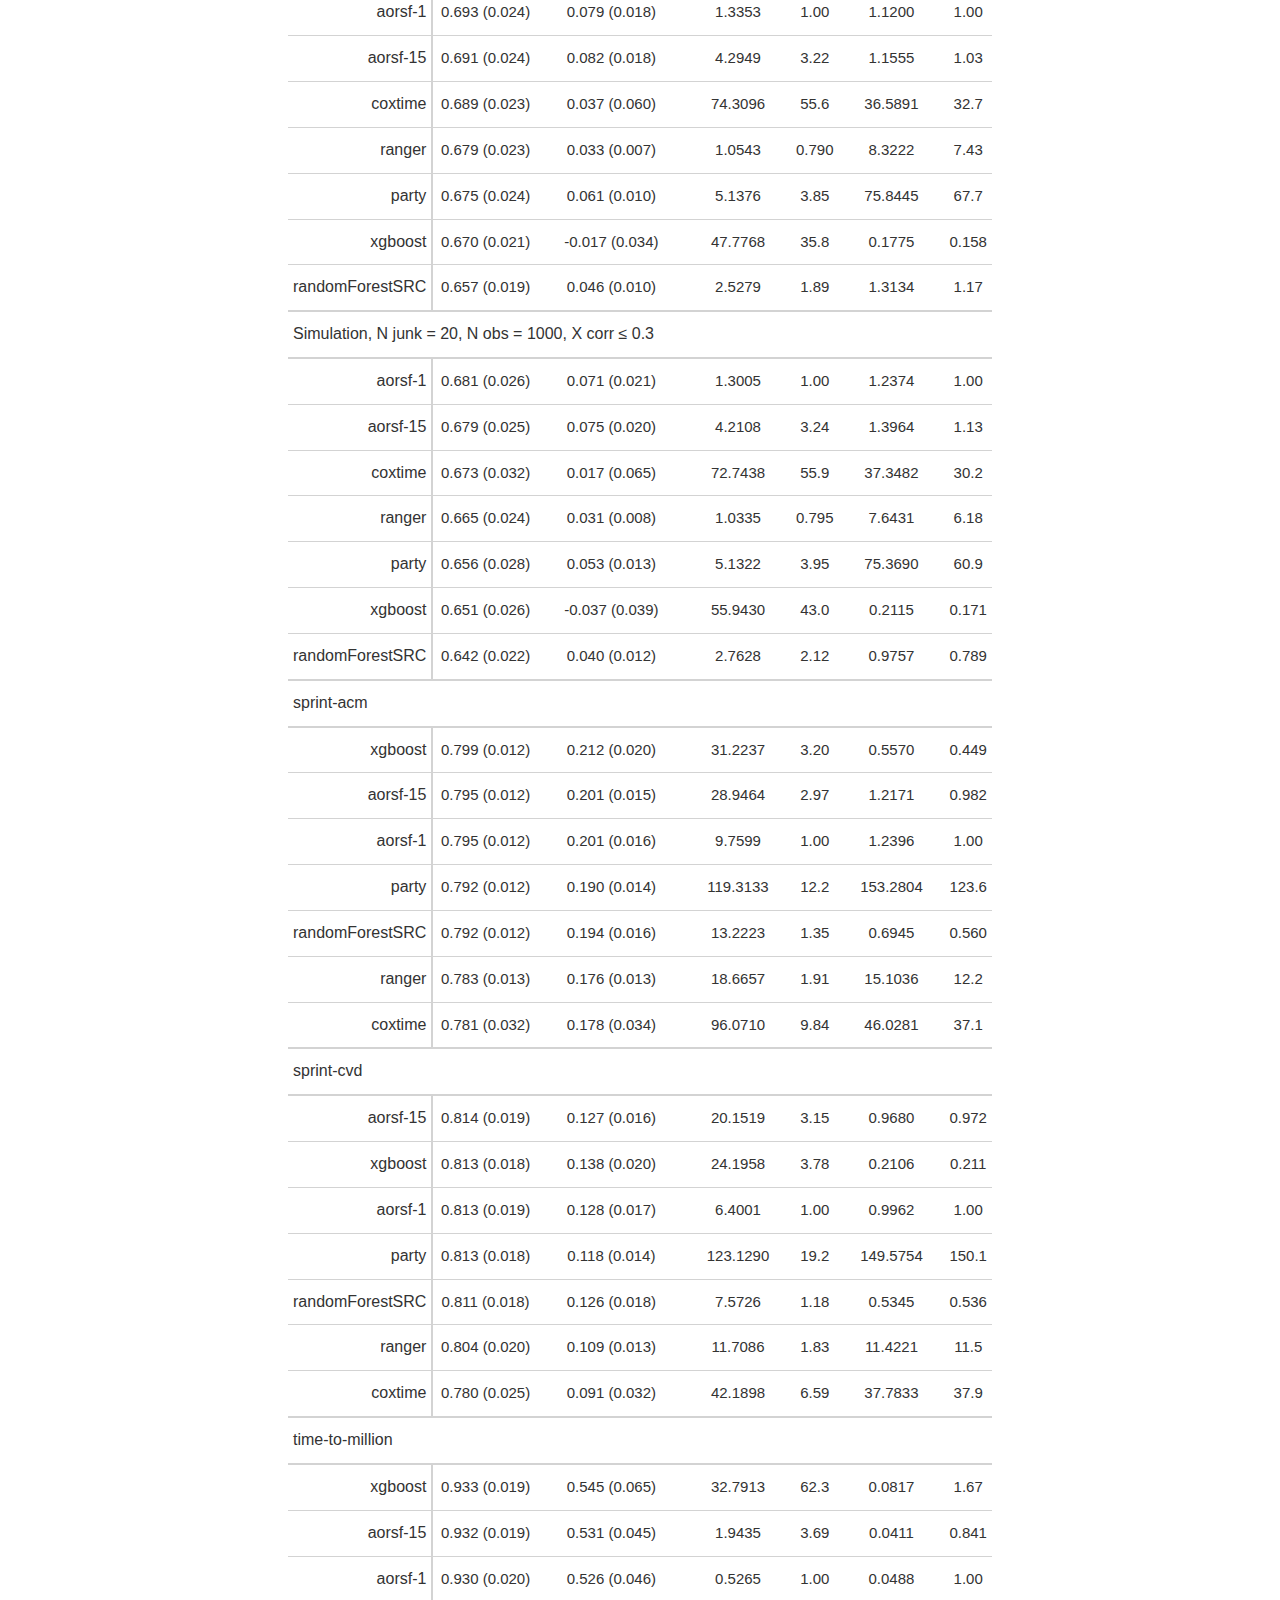
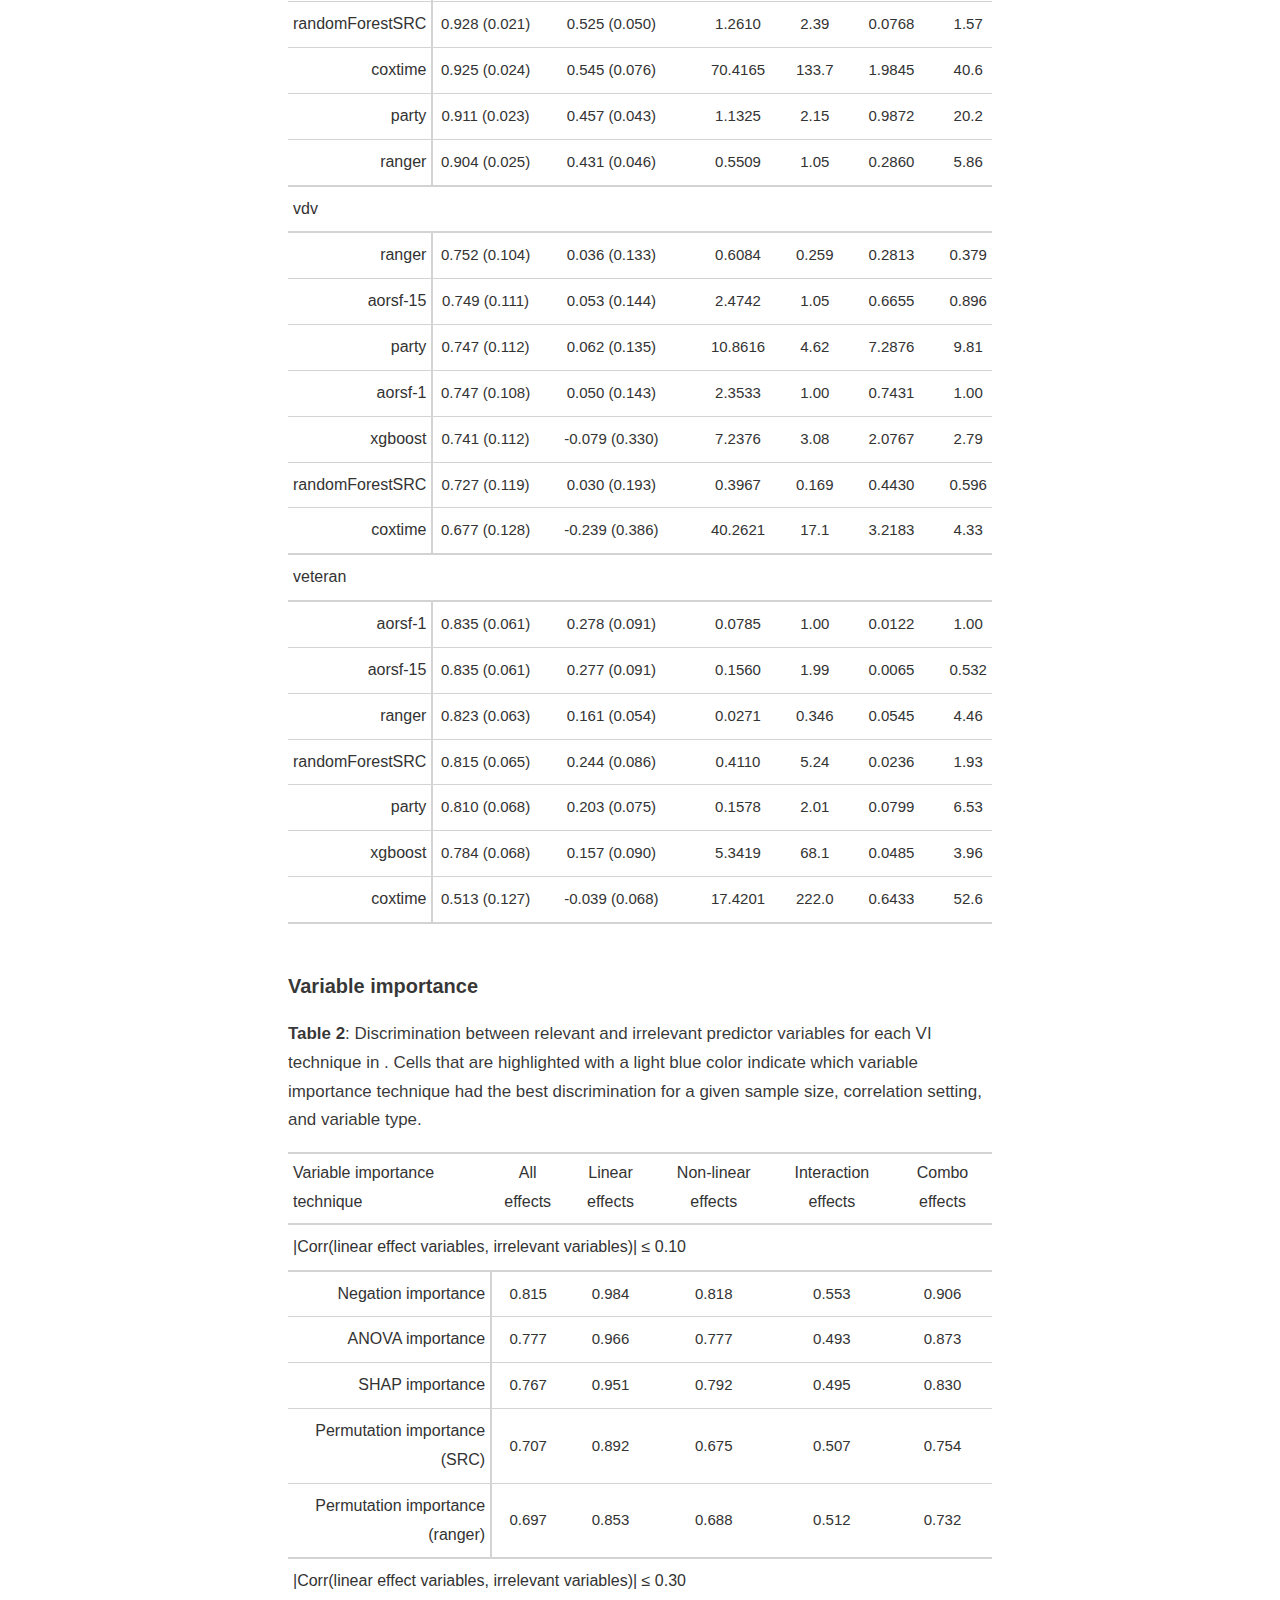
==== commit 3ef94d08: "first target journal picked" ====
--- a/index.html
+++ b/index.html
@@ -93,8 +93,8 @@
 
 
   <!--  https://schema.org/Article -->
-  <meta property="article:published" itemprop="datePublished" content="2022-05-09" />
-  <meta property="article:created" itemprop="dateCreated" content="2022-05-09" />
+  <meta property="article:published" itemprop="datePublished" content="2022-05-16" />
+  <meta property="article:created" itemprop="dateCreated" content="2022-05-16" />
   <meta name="article:author" content="Byron C. Jaeger" />
 
   <!--  https://developers.facebook.com/docs/sharing/webmasters#markup -->
@@ -112,7 +112,7 @@
   <!--radix_placeholder_rmarkdown_metadata-->
 
   <script type="text/json" id="radix-rmarkdown-metadata">
-  {"type":"list","attributes":{"names":{"type":"character","attributes":{},"value":["title","description","author","affiliation","date","output","toc_depth","code_folding"]}},"value":[{"type":"character","attributes":{},"value":["Benchmarking the accelerated oblique random survival forest"]},{"type":"character","attributes":{},"value":["Comparing prediction accuracy and identification of relevant predictor variables\n"]},{"type":"list","attributes":{},"value":[{"type":"list","attributes":{"names":{"type":"character","attributes":{},"value":["name"]}},"value":[{"type":"character","attributes":{},"value":["Byron C. Jaeger"]}]}]},{"type":"character","attributes":{},"value":["Wake Forest School of Medicine"]},{"type":"character","attributes":{},"value":["2022-05-09"]},{"type":"list","attributes":{"names":{"type":"character","attributes":{},"value":["distill::distill_article","toc"]}},"value":[{"type":"NULL"},{"type":"logical","attributes":{},"value":[true]}]},{"type":"integer","attributes":{},"value":[2]},{"type":"logical","attributes":{},"value":[true]}]}
+  {"type":"list","attributes":{"names":{"type":"character","attributes":{},"value":["title","description","author","affiliation","date","output","toc_depth","code_folding"]}},"value":[{"type":"character","attributes":{},"value":["Benchmarking the accelerated oblique random survival forest"]},{"type":"character","attributes":{},"value":["Comparing prediction accuracy and identification of relevant predictor variables\n"]},{"type":"list","attributes":{},"value":[{"type":"list","attributes":{"names":{"type":"character","attributes":{},"value":["name"]}},"value":[{"type":"character","attributes":{},"value":["Byron C. Jaeger"]}]}]},{"type":"character","attributes":{},"value":["Wake Forest School of Medicine"]},{"type":"character","attributes":{},"value":["2022-05-16"]},{"type":"list","attributes":{"names":{"type":"character","attributes":{},"value":["distill::distill_article","toc"]}},"value":[{"type":"NULL"},{"type":"logical","attributes":{},"value":[true]}]},{"type":"integer","attributes":{},"value":[2]},{"type":"logical","attributes":{},"value":[true]}]}
   </script>
   <!--/radix_placeholder_rmarkdown_metadata-->
   
@@ -2474,7 +2474,7 @@
 <!--radix_placeholder_front_matter-->
 
 <script id="distill-front-matter" type="text/json">
-{"title":"Benchmarking the accelerated oblique random survival forest","description":"Comparing prediction accuracy and identification of relevant predictor variables","authors":[{"author":"Byron C. Jaeger","authorURL":"#","affiliation":"&nbsp;","affiliationURL":"#","orcidID":""}],"publishedDate":"2022-05-09T00:00:00.000-04:00","citationText":"Jaeger, 2022"}
+{"title":"Benchmarking the accelerated oblique random survival forest","description":"Comparing prediction accuracy and identification of relevant predictor variables","authors":[{"author":"Byron C. Jaeger","authorURL":"#","affiliation":"&nbsp;","affiliationURL":"#","orcidID":""}],"publishedDate":"2022-05-16T00:00:00.000-04:00","citationText":"Jaeger, 2022"}
 </script>
 
 <!--/radix_placeholder_front_matter-->
@@ -2494,7 +2494,7 @@
 <div class="d-byline">
   Byron C. Jaeger  
   
-<br />2022-05-09
+<br />2022-05-16
 </div>
 
 <div class="d-article">
@@ -3255,140 +3255,941 @@
   </thead>
   <tbody class="gt_table_body">
     <tr class="gt_group_heading_row">
+      <td colspan="7" class="gt_group_heading">actg</td>
+    </tr>
+    <tr class="gt_row_group_first"><td class="gt_row gt_right gt_stub">aorsf-15</td>
+<td class="gt_row gt_center">0.738 (0.044)</td>
+<td class="gt_row gt_center">0.046 (0.048)</td>
+<td class="gt_row gt_center"> 1.0706</td>
+<td class="gt_row gt_center">3.19</td>
+<td class="gt_row gt_center">0.0228</td>
+<td class="gt_row gt_center">0.790</td></tr>
+    <tr><td class="gt_row gt_right gt_stub">aorsf-1</td>
+<td class="gt_row gt_center">0.737 (0.044)</td>
+<td class="gt_row gt_center">0.046 (0.049)</td>
+<td class="gt_row gt_center"> 0.3356</td>
+<td class="gt_row gt_center">1.00</td>
+<td class="gt_row gt_center">0.0289</td>
+<td class="gt_row gt_center">1.00</td></tr>
+    <tr><td class="gt_row gt_right gt_stub">ranger</td>
+<td class="gt_row gt_center">0.737 (0.045)</td>
+<td class="gt_row gt_center">0.053 (0.038)</td>
+<td class="gt_row gt_center"> 0.1248</td>
+<td class="gt_row gt_center">0.372</td>
+<td class="gt_row gt_center">0.3729</td>
+<td class="gt_row gt_center">12.9</td></tr>
+    <tr><td class="gt_row gt_right gt_stub">xgboost</td>
+<td class="gt_row gt_center">0.733 (0.044)</td>
+<td class="gt_row gt_center">0.041 (0.048)</td>
+<td class="gt_row gt_center"> 9.0837</td>
+<td class="gt_row gt_center">27.1</td>
+<td class="gt_row gt_center">0.0696</td>
+<td class="gt_row gt_center">2.41</td></tr>
+    <tr><td class="gt_row gt_right gt_stub">party</td>
+<td class="gt_row gt_center">0.733 (0.044)</td>
+<td class="gt_row gt_center">0.047 (0.047)</td>
+<td class="gt_row gt_center"> 2.6751</td>
+<td class="gt_row gt_center">7.97</td>
+<td class="gt_row gt_center">3.3495</td>
+<td class="gt_row gt_center">116.0</td></tr>
+    <tr><td class="gt_row gt_right gt_stub">randomForestSRC</td>
+<td class="gt_row gt_center">0.720 (0.044)</td>
+<td class="gt_row gt_center">0.028 (0.059)</td>
+<td class="gt_row gt_center"> 0.8347</td>
+<td class="gt_row gt_center">2.49</td>
+<td class="gt_row gt_center">0.0841</td>
+<td class="gt_row gt_center">2.91</td></tr>
+    <tr><td class="gt_row gt_right gt_stub">coxtime</td>
+<td class="gt_row gt_center">0.597 (0.114)</td>
+<td class="gt_row gt_center">0.003 (0.031)</td>
+<td class="gt_row gt_center">17.1868</td>
+<td class="gt_row gt_center">51.2</td>
+<td class="gt_row gt_center">1.1585</td>
+<td class="gt_row gt_center">40.1</td></tr>
+    <tr class="gt_group_heading_row">
+      <td colspan="7" class="gt_group_heading">breast</td>
+    </tr>
+    <tr class="gt_row_group_first"><td class="gt_row gt_right gt_stub">aorsf-1</td>
+<td class="gt_row gt_center">0.742 (0.045)</td>
+<td class="gt_row gt_center">0.109 (0.048)</td>
+<td class="gt_row gt_center"> 2.0031</td>
+<td class="gt_row gt_center">1.00</td>
+<td class="gt_row gt_center">0.2217</td>
+<td class="gt_row gt_center">1.00</td></tr>
+    <tr><td class="gt_row gt_right gt_stub">aorsf-15</td>
+<td class="gt_row gt_center">0.742 (0.044)</td>
+<td class="gt_row gt_center">0.113 (0.047)</td>
+<td class="gt_row gt_center"> 3.5789</td>
+<td class="gt_row gt_center">1.79</td>
+<td class="gt_row gt_center">0.2062</td>
+<td class="gt_row gt_center">0.930</td></tr>
+    <tr><td class="gt_row gt_right gt_stub">party</td>
+<td class="gt_row gt_center">0.731 (0.047)</td>
+<td class="gt_row gt_center">0.094 (0.038)</td>
+<td class="gt_row gt_center">10.8635</td>
+<td class="gt_row gt_center">5.42</td>
+<td class="gt_row gt_center">2.6052</td>
+<td class="gt_row gt_center">11.8</td></tr>
+    <tr><td class="gt_row gt_right gt_stub">xgboost</td>
+<td class="gt_row gt_center">0.727 (0.047)</td>
+<td class="gt_row gt_center">0.094 (0.046)</td>
+<td class="gt_row gt_center">13.8518</td>
+<td class="gt_row gt_center">6.92</td>
+<td class="gt_row gt_center">0.4233</td>
+<td class="gt_row gt_center">1.91</td></tr>
+    <tr><td class="gt_row gt_right gt_stub">ranger</td>
+<td class="gt_row gt_center">0.724 (0.048)</td>
+<td class="gt_row gt_center">0.080 (0.043)</td>
+<td class="gt_row gt_center"> 0.4265</td>
+<td class="gt_row gt_center">0.213</td>
+<td class="gt_row gt_center">0.2707</td>
+<td class="gt_row gt_center">1.22</td></tr>
+    <tr><td class="gt_row gt_right gt_stub">coxtime</td>
+<td class="gt_row gt_center">0.694 (0.072)</td>
+<td class="gt_row gt_center">0.041 (0.100)</td>
+<td class="gt_row gt_center">30.0377</td>
+<td class="gt_row gt_center">15.0</td>
+<td class="gt_row gt_center">2.9240</td>
+<td class="gt_row gt_center">13.2</td></tr>
+    <tr><td class="gt_row gt_right gt_stub">randomForestSRC</td>
+<td class="gt_row gt_center">0.687 (0.044)</td>
+<td class="gt_row gt_center">0.040 (0.060)</td>
+<td class="gt_row gt_center"> 1.1291</td>
+<td class="gt_row gt_center">0.564</td>
+<td class="gt_row gt_center">0.2123</td>
+<td class="gt_row gt_center">0.957</td></tr>
+    <tr class="gt_group_heading_row">
+      <td colspan="7" class="gt_group_heading">colon</td>
+    </tr>
+    <tr class="gt_row_group_first"><td class="gt_row gt_right gt_stub">randomForestSRC</td>
+<td class="gt_row gt_center">0.816 (0.022)</td>
+<td class="gt_row gt_center">0.283 (0.031)</td>
+<td class="gt_row gt_center"> 2.3247</td>
+<td class="gt_row gt_center">2.14</td>
+<td class="gt_row gt_center">0.1420</td>
+<td class="gt_row gt_center">1.70</td></tr>
+    <tr><td class="gt_row gt_right gt_stub">aorsf-15</td>
+<td class="gt_row gt_center">0.784 (0.022)</td>
+<td class="gt_row gt_center">0.219 (0.030)</td>
+<td class="gt_row gt_center"> 3.6742</td>
+<td class="gt_row gt_center">3.38</td>
+<td class="gt_row gt_center">0.0794</td>
+<td class="gt_row gt_center">0.948</td></tr>
+    <tr><td class="gt_row gt_right gt_stub">xgboost</td>
+<td class="gt_row gt_center">0.783 (0.023)</td>
+<td class="gt_row gt_center">0.232 (0.034)</td>
+<td class="gt_row gt_center">20.9009</td>
+<td class="gt_row gt_center">19.2</td>
+<td class="gt_row gt_center">0.1376</td>
+<td class="gt_row gt_center">1.64</td></tr>
+    <tr><td class="gt_row gt_right gt_stub">aorsf-1</td>
+<td class="gt_row gt_center">0.782 (0.021)</td>
+<td class="gt_row gt_center">0.218 (0.030)</td>
+<td class="gt_row gt_center"> 1.0868</td>
+<td class="gt_row gt_center">1.00</td>
+<td class="gt_row gt_center">0.0837</td>
+<td class="gt_row gt_center">1.00</td></tr>
+    <tr><td class="gt_row gt_right gt_stub">party</td>
+<td class="gt_row gt_center">0.755 (0.022)</td>
+<td class="gt_row gt_center">0.187 (0.025)</td>
+<td class="gt_row gt_center"> 4.6597</td>
+<td class="gt_row gt_center">4.29</td>
+<td class="gt_row gt_center">7.4358</td>
+<td class="gt_row gt_center">88.8</td></tr>
+    <tr><td class="gt_row gt_right gt_stub">ranger</td>
+<td class="gt_row gt_center">0.743 (0.023)</td>
+<td class="gt_row gt_center">0.152 (0.019)</td>
+<td class="gt_row gt_center"> 1.4922</td>
+<td class="gt_row gt_center">1.37</td>
+<td class="gt_row gt_center">1.1702</td>
+<td class="gt_row gt_center">14.0</td></tr>
+    <tr><td class="gt_row gt_right gt_stub">coxtime</td>
+<td class="gt_row gt_center">0.523 (0.053)</td>
+<td class="gt_row gt_center">-0.014 (0.066)</td>
+<td class="gt_row gt_center">30.1439</td>
+<td class="gt_row gt_center">27.7</td>
+<td class="gt_row gt_center">4.1439</td>
+<td class="gt_row gt_center">49.5</td></tr>
+    <tr class="gt_group_heading_row">
+      <td colspan="7" class="gt_group_heading">flchain</td>
+    </tr>
+    <tr class="gt_row_group_first"><td class="gt_row gt_right gt_stub">aorsf-1</td>
+<td class="gt_row gt_center">0.832 (0.011)</td>
+<td class="gt_row gt_center">0.335 (0.022)</td>
+<td class="gt_row gt_center">  5.4440</td>
+<td class="gt_row gt_center">1.00</td>
+<td class="gt_row gt_center"> 0.5687</td>
+<td class="gt_row gt_center">1.00</td></tr>
+    <tr><td class="gt_row gt_right gt_stub">aorsf-15</td>
+<td class="gt_row gt_center">0.831 (0.010)</td>
+<td class="gt_row gt_center">0.334 (0.022)</td>
+<td class="gt_row gt_center"> 14.6295</td>
+<td class="gt_row gt_center">2.69</td>
+<td class="gt_row gt_center"> 0.5563</td>
+<td class="gt_row gt_center">0.978</td></tr>
+    <tr><td class="gt_row gt_right gt_stub">xgboost</td>
+<td class="gt_row gt_center">0.830 (0.011)</td>
+<td class="gt_row gt_center">0.331 (0.020)</td>
+<td class="gt_row gt_center"> 15.7643</td>
+<td class="gt_row gt_center">2.90</td>
+<td class="gt_row gt_center"> 0.5180</td>
+<td class="gt_row gt_center">0.911</td></tr>
+    <tr><td class="gt_row gt_right gt_stub">ranger</td>
+<td class="gt_row gt_center">0.829 (0.011)</td>
+<td class="gt_row gt_center">0.327 (0.020)</td>
+<td class="gt_row gt_center">110.2345</td>
+<td class="gt_row gt_center">20.2</td>
+<td class="gt_row gt_center">24.6577</td>
+<td class="gt_row gt_center">43.4</td></tr>
+    <tr><td class="gt_row gt_right gt_stub">party</td>
+<td class="gt_row gt_center">0.828 (0.010)</td>
+<td class="gt_row gt_center">0.327 (0.022)</td>
+<td class="gt_row gt_center"> 45.6246</td>
+<td class="gt_row gt_center">8.38</td>
+<td class="gt_row gt_center">92.3875</td>
+<td class="gt_row gt_center">162.4</td></tr>
+    <tr><td class="gt_row gt_right gt_stub">randomForestSRC</td>
+<td class="gt_row gt_center">0.826 (0.010)</td>
+<td class="gt_row gt_center">0.324 (0.021)</td>
+<td class="gt_row gt_center">  8.4578</td>
+<td class="gt_row gt_center">1.55</td>
+<td class="gt_row gt_center"> 0.4894</td>
+<td class="gt_row gt_center">0.860</td></tr>
+    <tr><td class="gt_row gt_right gt_stub">coxtime</td>
+<td class="gt_row gt_center">0.613 (0.119)</td>
+<td class="gt_row gt_center">0.001 (0.003)</td>
+<td class="gt_row gt_center"> 58.0788</td>
+<td class="gt_row gt_center">10.7</td>
+<td class="gt_row gt_center">32.7222</td>
+<td class="gt_row gt_center">57.5</td></tr>
+    <tr class="gt_group_heading_row">
+      <td colspan="7" class="gt_group_heading">gbsg2</td>
+    </tr>
+    <tr class="gt_row_group_first"><td class="gt_row gt_right gt_stub">ranger</td>
+<td class="gt_row gt_center">0.735 (0.039)</td>
+<td class="gt_row gt_center">0.118 (0.029)</td>
+<td class="gt_row gt_center"> 0.5066</td>
+<td class="gt_row gt_center">1.42</td>
+<td class="gt_row gt_center">0.2753</td>
+<td class="gt_row gt_center">7.67</td></tr>
+    <tr><td class="gt_row gt_right gt_stub">aorsf-15</td>
+<td class="gt_row gt_center">0.734 (0.038)</td>
+<td class="gt_row gt_center">0.145 (0.052)</td>
+<td class="gt_row gt_center"> 0.9517</td>
+<td class="gt_row gt_center">2.66</td>
+<td class="gt_row gt_center">0.0294</td>
+<td class="gt_row gt_center">0.819</td></tr>
+    <tr><td class="gt_row gt_right gt_stub">aorsf-1</td>
+<td class="gt_row gt_center">0.732 (0.038)</td>
+<td class="gt_row gt_center">0.142 (0.053)</td>
+<td class="gt_row gt_center"> 0.3572</td>
+<td class="gt_row gt_center">1.00</td>
+<td class="gt_row gt_center">0.0359</td>
+<td class="gt_row gt_center">1.00</td></tr>
+    <tr><td class="gt_row gt_right gt_stub">party</td>
+<td class="gt_row gt_center">0.731 (0.037)</td>
+<td class="gt_row gt_center">0.145 (0.046)</td>
+<td class="gt_row gt_center"> 1.5631</td>
+<td class="gt_row gt_center">4.38</td>
+<td class="gt_row gt_center">1.2424</td>
+<td class="gt_row gt_center">34.6</td></tr>
+    <tr><td class="gt_row gt_right gt_stub">xgboost</td>
+<td class="gt_row gt_center">0.729 (0.038)</td>
+<td class="gt_row gt_center">0.123 (0.041)</td>
+<td class="gt_row gt_center"> 6.4931</td>
+<td class="gt_row gt_center">18.2</td>
+<td class="gt_row gt_center">0.1104</td>
+<td class="gt_row gt_center">3.08</td></tr>
+    <tr><td class="gt_row gt_right gt_stub">randomForestSRC</td>
+<td class="gt_row gt_center">0.726 (0.037)</td>
+<td class="gt_row gt_center">0.140 (0.051)</td>
+<td class="gt_row gt_center"> 1.1412</td>
+<td class="gt_row gt_center">3.19</td>
+<td class="gt_row gt_center">0.0868</td>
+<td class="gt_row gt_center">2.42</td></tr>
+    <tr><td class="gt_row gt_right gt_stub">coxtime</td>
+<td class="gt_row gt_center">0.513 (0.056)</td>
+<td class="gt_row gt_center">-0.010 (0.013)</td>
+<td class="gt_row gt_center">20.5862</td>
+<td class="gt_row gt_center">57.6</td>
+<td class="gt_row gt_center">1.7413</td>
+<td class="gt_row gt_center">48.5</td></tr>
+    <tr class="gt_group_heading_row">
+      <td colspan="7" class="gt_group_heading">guide_it</td>
+    </tr>
+    <tr class="gt_row_group_first"><td class="gt_row gt_right gt_stub">aorsf-15</td>
+<td class="gt_row gt_center">0.726 (0.033)</td>
+<td class="gt_row gt_center">0.123 (0.040)</td>
+<td class="gt_row gt_center"> 2.2207</td>
+<td class="gt_row gt_center">3.88</td>
+<td class="gt_row gt_center">0.0507</td>
+<td class="gt_row gt_center">0.862</td></tr>
+    <tr><td class="gt_row gt_right gt_stub">aorsf-1</td>
+<td class="gt_row gt_center">0.726 (0.033)</td>
+<td class="gt_row gt_center">0.123 (0.041)</td>
+<td class="gt_row gt_center"> 0.5718</td>
+<td class="gt_row gt_center">1.00</td>
+<td class="gt_row gt_center">0.0588</td>
+<td class="gt_row gt_center">1.00</td></tr>
+    <tr><td class="gt_row gt_right gt_stub">ranger</td>
+<td class="gt_row gt_center">0.719 (0.036)</td>
+<td class="gt_row gt_center">0.107 (0.034)</td>
+<td class="gt_row gt_center"> 0.6384</td>
+<td class="gt_row gt_center">1.12</td>
+<td class="gt_row gt_center">0.3226</td>
+<td class="gt_row gt_center">5.48</td></tr>
+    <tr><td class="gt_row gt_right gt_stub">party</td>
+<td class="gt_row gt_center">0.716 (0.036)</td>
+<td class="gt_row gt_center">0.106 (0.034)</td>
+<td class="gt_row gt_center"> 2.3993</td>
+<td class="gt_row gt_center">4.20</td>
+<td class="gt_row gt_center">2.3700</td>
+<td class="gt_row gt_center">40.3</td></tr>
+    <tr><td class="gt_row gt_right gt_stub">coxtime</td>
+<td class="gt_row gt_center">0.710 (0.045)</td>
+<td class="gt_row gt_center">0.082 (0.042)</td>
+<td class="gt_row gt_center">29.6563</td>
+<td class="gt_row gt_center">51.9</td>
+<td class="gt_row gt_center">2.0831</td>
+<td class="gt_row gt_center">35.4</td></tr>
+    <tr><td class="gt_row gt_right gt_stub">randomForestSRC</td>
+<td class="gt_row gt_center">0.705 (0.035)</td>
+<td class="gt_row gt_center">0.102 (0.040)</td>
+<td class="gt_row gt_center"> 1.3516</td>
+<td class="gt_row gt_center">2.36</td>
+<td class="gt_row gt_center">0.0748</td>
+<td class="gt_row gt_center">1.27</td></tr>
+    <tr><td class="gt_row gt_right gt_stub">xgboost</td>
+<td class="gt_row gt_center">0.700 (0.035)</td>
+<td class="gt_row gt_center">0.081 (0.046)</td>
+<td class="gt_row gt_center">11.9012</td>
+<td class="gt_row gt_center">20.8</td>
+<td class="gt_row gt_center">0.0566</td>
+<td class="gt_row gt_center">0.963</td></tr>
+    <tr class="gt_group_heading_row">
+      <td colspan="7" class="gt_group_heading">nafld</td>
+    </tr>
+    <tr class="gt_row_group_first"><td class="gt_row gt_right gt_stub">xgboost</td>
+<td class="gt_row gt_center">0.876 (0.012)</td>
+<td class="gt_row gt_center">0.224 (0.028)</td>
+<td class="gt_row gt_center"> 27.5131</td>
+<td class="gt_row gt_center">2.67</td>
+<td class="gt_row gt_center">  2.0563</td>
+<td class="gt_row gt_center">1.35</td></tr>
+    <tr><td class="gt_row gt_right gt_stub">aorsf-15</td>
+<td class="gt_row gt_center">0.868 (0.012)</td>
+<td class="gt_row gt_center">0.226 (0.022)</td>
+<td class="gt_row gt_center"> 32.8081</td>
+<td class="gt_row gt_center">3.19</td>
+<td class="gt_row gt_center">  1.4337</td>
+<td class="gt_row gt_center">0.944</td></tr>
+    <tr><td class="gt_row gt_right gt_stub">aorsf-1</td>
+<td class="gt_row gt_center">0.868 (0.012)</td>
+<td class="gt_row gt_center">0.224 (0.022)</td>
+<td class="gt_row gt_center"> 10.2922</td>
+<td class="gt_row gt_center">1.00</td>
+<td class="gt_row gt_center">  1.5179</td>
+<td class="gt_row gt_center">1.00</td></tr>
+    <tr><td class="gt_row gt_right gt_stub">party</td>
+<td class="gt_row gt_center">0.863 (0.013)</td>
+<td class="gt_row gt_center">0.217 (0.020)</td>
+<td class="gt_row gt_center">137.7297</td>
+<td class="gt_row gt_center">13.4</td>
+<td class="gt_row gt_center">590.9428</td>
+<td class="gt_row gt_center">389.3</td></tr>
+    <tr><td class="gt_row gt_right gt_stub">ranger</td>
+<td class="gt_row gt_center">0.860 (0.012)</td>
+<td class="gt_row gt_center">0.193 (0.018)</td>
+<td class="gt_row gt_center">241.3539</td>
+<td class="gt_row gt_center">23.5</td>
+<td class="gt_row gt_center">161.1462</td>
+<td class="gt_row gt_center">106.2</td></tr>
+    <tr><td class="gt_row gt_right gt_stub">randomForestSRC</td>
+<td class="gt_row gt_center">0.858 (0.013)</td>
+<td class="gt_row gt_center">0.221 (0.023)</td>
+<td class="gt_row gt_center"> 16.4518</td>
+<td class="gt_row gt_center">1.60</td>
+<td class="gt_row gt_center">  2.6128</td>
+<td class="gt_row gt_center">1.72</td></tr>
+    <tr><td class="gt_row gt_right gt_stub">coxtime</td>
+<td class="gt_row gt_center">0.565 (0.121)</td>
+<td class="gt_row gt_center">-0.001 (0.007)</td>
+<td class="gt_row gt_center"> 50.5543</td>
+<td class="gt_row gt_center">4.91</td>
+<td class="gt_row gt_center">171.7566</td>
+<td class="gt_row gt_center">113.2</td></tr>
+    <tr class="gt_group_heading_row">
       <td colspan="7" class="gt_group_heading">Overall</td>
     </tr>
-    <tr class="gt_row_group_first"><td class="gt_row gt_right gt_stub">aorsf</td>
-<td class="gt_row gt_center">0.810 (0.019)</td>
-<td class="gt_row gt_center">0.169 (0.042)</td>
-<td class="gt_row gt_center"> 53.4615</td>
+    <tr class="gt_row_group_first"><td class="gt_row gt_right gt_stub">aorsf-15</td>
+<td class="gt_row gt_center">0.786 (0.081)</td>
+<td class="gt_row gt_center">0.199 (0.145)</td>
+<td class="gt_row gt_center"> 8.0613</td>
+<td class="gt_row gt_center">2.85</td>
+<td class="gt_row gt_center"> 0.4301</td>
+<td class="gt_row gt_center">0.972</td></tr>
+    <tr><td class="gt_row gt_right gt_stub">aorsf-1</td>
+<td class="gt_row gt_center">0.786 (0.081)</td>
+<td class="gt_row gt_center">0.198 (0.146)</td>
+<td class="gt_row gt_center"> 2.8245</td>
 <td class="gt_row gt_center">1.00</td>
-<td class="gt_row gt_center">  3.1268</td>
+<td class="gt_row gt_center"> 0.4426</td>
+<td class="gt_row gt_center">1.00</td></tr>
+    <tr><td class="gt_row gt_right gt_stub">xgboost</td>
+<td class="gt_row gt_center">0.778 (0.086)</td>
+<td class="gt_row gt_center">0.173 (0.182)</td>
+<td class="gt_row gt_center">18.2580</td>
+<td class="gt_row gt_center">6.46</td>
+<td class="gt_row gt_center"> 0.4456</td>
+<td class="gt_row gt_center">1.01</td></tr>
+    <tr><td class="gt_row gt_right gt_stub">party</td>
+<td class="gt_row gt_center">0.777 (0.082)</td>
+<td class="gt_row gt_center">0.181 (0.129)</td>
+<td class="gt_row gt_center">30.1902</td>
+<td class="gt_row gt_center">10.7</td>
+<td class="gt_row gt_center">69.9319</td>
+<td class="gt_row gt_center">158.0</td></tr>
+    <tr><td class="gt_row gt_right gt_stub">ranger</td>
+<td class="gt_row gt_center">0.775 (0.078)</td>
+<td class="gt_row gt_center">0.160 (0.119)</td>
+<td class="gt_row gt_center">24.5880</td>
+<td class="gt_row gt_center">8.71</td>
+<td class="gt_row gt_center">14.4109</td>
+<td class="gt_row gt_center">32.6</td></tr>
+    <tr><td class="gt_row gt_right gt_stub">randomForestSRC</td>
+<td class="gt_row gt_center">0.774 (0.089)</td>
+<td class="gt_row gt_center">0.185 (0.155)</td>
+<td class="gt_row gt_center"> 4.0462</td>
+<td class="gt_row gt_center">1.43</td>
+<td class="gt_row gt_center"> 0.4442</td>
+<td class="gt_row gt_center">1.00</td></tr>
+    <tr><td class="gt_row gt_right gt_stub">coxtime</td>
+<td class="gt_row gt_center">0.648 (0.141)</td>
+<td class="gt_row gt_center">0.045 (0.189)</td>
+<td class="gt_row gt_center">43.5213</td>
+<td class="gt_row gt_center">15.4</td>
+<td class="gt_row gt_center">23.0547</td>
+<td class="gt_row gt_center">52.1</td></tr>
+    <tr class="gt_group_heading_row">
+      <td colspan="7" class="gt_group_heading">Mayo Clinic Primary Biliary Cholangitis Data, N = 276</td>
+    </tr>
+    <tr class="gt_row_group_first"><td class="gt_row gt_right gt_stub">aorsf-1</td>
+<td class="gt_row gt_center">0.909 (0.038)</td>
+<td class="gt_row gt_center">0.456 (0.089)</td>
+<td class="gt_row gt_center"> 0.1203</td>
+<td class="gt_row gt_center">1.00</td>
+<td class="gt_row gt_center">0.0188</td>
+<td class="gt_row gt_center">1.00</td></tr>
+    <tr><td class="gt_row gt_right gt_stub">party</td>
+<td class="gt_row gt_center">0.907 (0.041)</td>
+<td class="gt_row gt_center">0.415 (0.067)</td>
+<td class="gt_row gt_center"> 0.3891</td>
+<td class="gt_row gt_center">3.23</td>
+<td class="gt_row gt_center">0.2522</td>
+<td class="gt_row gt_center">13.4</td></tr>
+    <tr><td class="gt_row gt_right gt_stub">aorsf-15</td>
+<td class="gt_row gt_center">0.906 (0.039)</td>
+<td class="gt_row gt_center">0.448 (0.087)</td>
+<td class="gt_row gt_center"> 0.2866</td>
+<td class="gt_row gt_center">2.38</td>
+<td class="gt_row gt_center">0.0128</td>
+<td class="gt_row gt_center">0.684</td></tr>
+    <tr><td class="gt_row gt_right gt_stub">xgboost</td>
+<td class="gt_row gt_center">0.904 (0.038)</td>
+<td class="gt_row gt_center">0.438 (0.096)</td>
+<td class="gt_row gt_center">10.0241</td>
+<td class="gt_row gt_center">83.3</td>
+<td class="gt_row gt_center">0.1357</td>
+<td class="gt_row gt_center">7.24</td></tr>
+    <tr><td class="gt_row gt_right gt_stub">randomForestSRC</td>
+<td class="gt_row gt_center">0.899 (0.039)</td>
+<td class="gt_row gt_center">0.415 (0.087)</td>
+<td class="gt_row gt_center"> 0.4945</td>
+<td class="gt_row gt_center">4.11</td>
+<td class="gt_row gt_center">0.0515</td>
+<td class="gt_row gt_center">2.75</td></tr>
+    <tr><td class="gt_row gt_right gt_stub">ranger</td>
+<td class="gt_row gt_center">0.888 (0.041)</td>
+<td class="gt_row gt_center">0.333 (0.050)</td>
+<td class="gt_row gt_center"> 0.0513</td>
+<td class="gt_row gt_center">0.427</td>
+<td class="gt_row gt_center">0.1035</td>
+<td class="gt_row gt_center">5.52</td></tr>
+    <tr><td class="gt_row gt_right gt_stub">coxtime</td>
+<td class="gt_row gt_center">0.583 (0.142)</td>
+<td class="gt_row gt_center">-0.020 (0.027)</td>
+<td class="gt_row gt_center">16.4493</td>
+<td class="gt_row gt_center">136.7</td>
+<td class="gt_row gt_center">0.7727</td>
+<td class="gt_row gt_center">41.2</td></tr>
+    <tr class="gt_group_heading_row">
+      <td colspan="7" class="gt_group_heading">peakV02</td>
+    </tr>
+    <tr class="gt_row_group_first"><td class="gt_row gt_right gt_stub">aorsf-1</td>
+<td class="gt_row gt_center">0.721 (0.022)</td>
+<td class="gt_row gt_center">0.117 (0.027)</td>
+<td class="gt_row gt_center"> 1.7450</td>
+<td class="gt_row gt_center">1.00</td>
+<td class="gt_row gt_center"> 0.1244</td>
+<td class="gt_row gt_center">1.00</td></tr>
+    <tr><td class="gt_row gt_right gt_stub">aorsf-15</td>
+<td class="gt_row gt_center">0.720 (0.022)</td>
+<td class="gt_row gt_center">0.118 (0.027)</td>
+<td class="gt_row gt_center"> 4.3608</td>
+<td class="gt_row gt_center">2.50</td>
+<td class="gt_row gt_center"> 0.1176</td>
+<td class="gt_row gt_center">0.945</td></tr>
+    <tr><td class="gt_row gt_right gt_stub">party</td>
+<td class="gt_row gt_center">0.718 (0.022)</td>
+<td class="gt_row gt_center">0.117 (0.024)</td>
+<td class="gt_row gt_center"> 7.0243</td>
+<td class="gt_row gt_center">4.03</td>
+<td class="gt_row gt_center">10.7588</td>
+<td class="gt_row gt_center">86.5</td></tr>
+    <tr><td class="gt_row gt_right gt_stub">xgboost</td>
+<td class="gt_row gt_center">0.717 (0.021)</td>
+<td class="gt_row gt_center">0.108 (0.029)</td>
+<td class="gt_row gt_center">12.5777</td>
+<td class="gt_row gt_center">7.21</td>
+<td class="gt_row gt_center"> 0.2650</td>
+<td class="gt_row gt_center">2.13</td></tr>
+    <tr><td class="gt_row gt_right gt_stub">randomForestSRC</td>
+<td class="gt_row gt_center">0.715 (0.023)</td>
+<td class="gt_row gt_center">0.113 (0.025)</td>
+<td class="gt_row gt_center"> 2.5830</td>
+<td class="gt_row gt_center">1.48</td>
+<td class="gt_row gt_center"> 0.1841</td>
+<td class="gt_row gt_center">1.48</td></tr>
+    <tr><td class="gt_row gt_right gt_stub">ranger</td>
+<td class="gt_row gt_center">0.711 (0.021)</td>
+<td class="gt_row gt_center">0.101 (0.018)</td>
+<td class="gt_row gt_center"> 2.6028</td>
+<td class="gt_row gt_center">1.49</td>
+<td class="gt_row gt_center"> 2.1841</td>
+<td class="gt_row gt_center">17.6</td></tr>
+    <tr><td class="gt_row gt_right gt_stub">coxtime</td>
+<td class="gt_row gt_center">0.699 (0.025)</td>
+<td class="gt_row gt_center">0.091 (0.030)</td>
+<td class="gt_row gt_center">49.4969</td>
+<td class="gt_row gt_center">28.4</td>
+<td class="gt_row gt_center"> 8.1467</td>
+<td class="gt_row gt_center">65.5</td></tr>
+    <tr class="gt_group_heading_row">
+      <td colspan="7" class="gt_group_heading">Rotterdam Breast Cancer Data, N = 2,982</td>
+    </tr>
+    <tr class="gt_row_group_first"><td class="gt_row gt_right gt_stub">aorsf-15</td>
+<td class="gt_row gt_center">0.725 (0.018)</td>
+<td class="gt_row gt_center">0.152 (0.025)</td>
+<td class="gt_row gt_center"> 7.0793</td>
+<td class="gt_row gt_center">2.66</td>
+<td class="gt_row gt_center"> 0.1766</td>
+<td class="gt_row gt_center">0.970</td></tr>
+    <tr><td class="gt_row gt_right gt_stub">aorsf-1</td>
+<td class="gt_row gt_center">0.724 (0.018)</td>
+<td class="gt_row gt_center">0.152 (0.026)</td>
+<td class="gt_row gt_center"> 2.6622</td>
+<td class="gt_row gt_center">1.00</td>
+<td class="gt_row gt_center"> 0.1820</td>
 <td class="gt_row gt_center">1.00</td></tr>
     <tr><td class="gt_row gt_right gt_stub">ranger</td>
-<td class="gt_row gt_center">0.809 (0.018)</td>
-<td class="gt_row gt_center">0.164 (0.039)</td>
-<td class="gt_row gt_center">724.4360</td>
-<td class="gt_row gt_center">13.6</td>
-<td class="gt_row gt_center"> 16.7093</td>
-<td class="gt_row gt_center">5.34</td></tr>
+<td class="gt_row gt_center">0.723 (0.017)</td>
+<td class="gt_row gt_center">0.144 (0.018)</td>
+<td class="gt_row gt_center"> 2.1435</td>
+<td class="gt_row gt_center">0.805</td>
+<td class="gt_row gt_center"> 4.2233</td>
+<td class="gt_row gt_center">23.2</td></tr>
+    <tr><td class="gt_row gt_right gt_stub">xgboost</td>
+<td class="gt_row gt_center">0.722 (0.018)</td>
+<td class="gt_row gt_center">0.143 (0.023)</td>
+<td class="gt_row gt_center">10.7216</td>
+<td class="gt_row gt_center">4.03</td>
+<td class="gt_row gt_center"> 0.1679</td>
+<td class="gt_row gt_center">0.922</td></tr>
+    <tr><td class="gt_row gt_right gt_stub">party</td>
+<td class="gt_row gt_center">0.719 (0.018)</td>
+<td class="gt_row gt_center">0.147 (0.024)</td>
+<td class="gt_row gt_center"> 8.8839</td>
+<td class="gt_row gt_center">3.34</td>
+<td class="gt_row gt_center">17.2557</td>
+<td class="gt_row gt_center">94.8</td></tr>
     <tr><td class="gt_row gt_right gt_stub">randomForestSRC</td>
-<td class="gt_row gt_center">0.809 (0.018)</td>
-<td class="gt_row gt_center">0.167 (0.040)</td>
-<td class="gt_row gt_center"> 17.2392</td>
-<td class="gt_row gt_center">0.322</td>
-<td class="gt_row gt_center">  0.9046</td>
-<td class="gt_row gt_center">0.289</td></tr>
+<td class="gt_row gt_center">0.715 (0.018)</td>
+<td class="gt_row gt_center">0.136 (0.027)</td>
+<td class="gt_row gt_center"> 4.2801</td>
+<td class="gt_row gt_center">1.61</td>
+<td class="gt_row gt_center"> 0.2310</td>
+<td class="gt_row gt_center">1.27</td></tr>
+    <tr><td class="gt_row gt_right gt_stub">coxtime</td>
+<td class="gt_row gt_center">0.512 (0.047)</td>
+<td class="gt_row gt_center">-0.018 (0.087)</td>
+<td class="gt_row gt_center">52.9597</td>
+<td class="gt_row gt_center">19.9</td>
+<td class="gt_row gt_center">15.6792</td>
+<td class="gt_row gt_center">86.1</td></tr>
+    <tr class="gt_group_heading_row">
+      <td colspan="7" class="gt_group_heading">Simulation, N junk = 20, N obs = 1000, X corr ≤ 0.1</td>
+    </tr>
+    <tr class="gt_row_group_first"><td class="gt_row gt_right gt_stub">aorsf-1</td>
+<td class="gt_row gt_center">0.693 (0.024)</td>
+<td class="gt_row gt_center">0.079 (0.018)</td>
+<td class="gt_row gt_center"> 1.3353</td>
+<td class="gt_row gt_center">1.00</td>
+<td class="gt_row gt_center"> 1.1200</td>
+<td class="gt_row gt_center">1.00</td></tr>
+    <tr><td class="gt_row gt_right gt_stub">aorsf-15</td>
+<td class="gt_row gt_center">0.691 (0.024)</td>
+<td class="gt_row gt_center">0.082 (0.018)</td>
+<td class="gt_row gt_center"> 4.2949</td>
+<td class="gt_row gt_center">3.22</td>
+<td class="gt_row gt_center"> 1.1555</td>
+<td class="gt_row gt_center">1.03</td></tr>
+    <tr><td class="gt_row gt_right gt_stub">coxtime</td>
+<td class="gt_row gt_center">0.689 (0.023)</td>
+<td class="gt_row gt_center">0.037 (0.060)</td>
+<td class="gt_row gt_center">74.3096</td>
+<td class="gt_row gt_center">55.6</td>
+<td class="gt_row gt_center">36.5891</td>
+<td class="gt_row gt_center">32.7</td></tr>
+    <tr><td class="gt_row gt_right gt_stub">ranger</td>
+<td class="gt_row gt_center">0.679 (0.023)</td>
+<td class="gt_row gt_center">0.033 (0.007)</td>
+<td class="gt_row gt_center"> 1.0543</td>
+<td class="gt_row gt_center">0.790</td>
+<td class="gt_row gt_center"> 8.3222</td>
+<td class="gt_row gt_center">7.43</td></tr>
     <tr><td class="gt_row gt_right gt_stub">party</td>
-<td class="gt_row gt_center">0.808 (0.019)</td>
-<td class="gt_row gt_center">0.155 (0.040)</td>
-<td class="gt_row gt_center">160.7242</td>
-<td class="gt_row gt_center">3.01</td>
-<td class="gt_row gt_center">239.7744</td>
-<td class="gt_row gt_center">76.7</td></tr>
+<td class="gt_row gt_center">0.675 (0.024)</td>
+<td class="gt_row gt_center">0.061 (0.010)</td>
+<td class="gt_row gt_center"> 5.1376</td>
+<td class="gt_row gt_center">3.85</td>
+<td class="gt_row gt_center">75.8445</td>
+<td class="gt_row gt_center">67.7</td></tr>
     <tr><td class="gt_row gt_right gt_stub">xgboost</td>
-<td class="gt_row gt_center">0.799 (0.016)</td>
-<td class="gt_row gt_center">0.160 (0.045)</td>
-<td class="gt_row gt_center">163.4686</td>
-<td class="gt_row gt_center">3.06</td>
-<td class="gt_row gt_center">  0.8917</td>
-<td class="gt_row gt_center">0.285</td></tr>
+<td class="gt_row gt_center">0.670 (0.021)</td>
+<td class="gt_row gt_center">-0.017 (0.034)</td>
+<td class="gt_row gt_center">47.7768</td>
+<td class="gt_row gt_center">35.8</td>
+<td class="gt_row gt_center"> 0.1775</td>
+<td class="gt_row gt_center">0.158</td></tr>
+    <tr><td class="gt_row gt_right gt_stub">randomForestSRC</td>
+<td class="gt_row gt_center">0.657 (0.019)</td>
+<td class="gt_row gt_center">0.046 (0.010)</td>
+<td class="gt_row gt_center"> 2.5279</td>
+<td class="gt_row gt_center">1.89</td>
+<td class="gt_row gt_center"> 1.3134</td>
+<td class="gt_row gt_center">1.17</td></tr>
+    <tr class="gt_group_heading_row">
+      <td colspan="7" class="gt_group_heading">Simulation, N junk = 20, N obs = 1000, X corr ≤ 0.3</td>
+    </tr>
+    <tr class="gt_row_group_first"><td class="gt_row gt_right gt_stub">aorsf-1</td>
+<td class="gt_row gt_center">0.681 (0.026)</td>
+<td class="gt_row gt_center">0.071 (0.021)</td>
+<td class="gt_row gt_center"> 1.3005</td>
+<td class="gt_row gt_center">1.00</td>
+<td class="gt_row gt_center"> 1.2374</td>
+<td class="gt_row gt_center">1.00</td></tr>
+    <tr><td class="gt_row gt_right gt_stub">aorsf-15</td>
+<td class="gt_row gt_center">0.679 (0.025)</td>
+<td class="gt_row gt_center">0.075 (0.020)</td>
+<td class="gt_row gt_center"> 4.2108</td>
+<td class="gt_row gt_center">3.24</td>
+<td class="gt_row gt_center"> 1.3964</td>
+<td class="gt_row gt_center">1.13</td></tr>
     <tr><td class="gt_row gt_right gt_stub">coxtime</td>
-<td class="gt_row gt_center">0.775 (0.022)</td>
-<td class="gt_row gt_center">0.128 (0.050)</td>
-<td class="gt_row gt_center"> 61.0241</td>
-<td class="gt_row gt_center">1.14</td>
-<td class="gt_row gt_center"> 85.0428</td>
-<td class="gt_row gt_center">27.2</td></tr>
+<td class="gt_row gt_center">0.673 (0.032)</td>
+<td class="gt_row gt_center">0.017 (0.065)</td>
+<td class="gt_row gt_center">72.7438</td>
+<td class="gt_row gt_center">55.9</td>
+<td class="gt_row gt_center">37.3482</td>
+<td class="gt_row gt_center">30.2</td></tr>
+    <tr><td class="gt_row gt_right gt_stub">ranger</td>
+<td class="gt_row gt_center">0.665 (0.024)</td>
+<td class="gt_row gt_center">0.031 (0.008)</td>
+<td class="gt_row gt_center"> 1.0335</td>
+<td class="gt_row gt_center">0.795</td>
+<td class="gt_row gt_center"> 7.6431</td>
+<td class="gt_row gt_center">6.18</td></tr>
+    <tr><td class="gt_row gt_right gt_stub">party</td>
+<td class="gt_row gt_center">0.656 (0.028)</td>
+<td class="gt_row gt_center">0.053 (0.013)</td>
+<td class="gt_row gt_center"> 5.1322</td>
+<td class="gt_row gt_center">3.95</td>
+<td class="gt_row gt_center">75.3690</td>
+<td class="gt_row gt_center">60.9</td></tr>
+    <tr><td class="gt_row gt_right gt_stub">xgboost</td>
+<td class="gt_row gt_center">0.651 (0.026)</td>
+<td class="gt_row gt_center">-0.037 (0.039)</td>
+<td class="gt_row gt_center">55.9430</td>
+<td class="gt_row gt_center">43.0</td>
+<td class="gt_row gt_center"> 0.2115</td>
+<td class="gt_row gt_center">0.171</td></tr>
+    <tr><td class="gt_row gt_right gt_stub">randomForestSRC</td>
+<td class="gt_row gt_center">0.642 (0.022)</td>
+<td class="gt_row gt_center">0.040 (0.012)</td>
+<td class="gt_row gt_center"> 2.7628</td>
+<td class="gt_row gt_center">2.12</td>
+<td class="gt_row gt_center"> 0.9757</td>
+<td class="gt_row gt_center">0.789</td></tr>
     <tr class="gt_group_heading_row">
       <td colspan="7" class="gt_group_heading">sprint-acm</td>
     </tr>
-    <tr class="gt_row_group_first"><td class="gt_row gt_right gt_stub">aorsf</td>
-<td class="gt_row gt_center">0.800 (0.012)</td>
-<td class="gt_row gt_center">0.207 (0.017)</td>
-<td class="gt_row gt_center"> 62.9791</td>
+    <tr class="gt_row_group_first"><td class="gt_row gt_right gt_stub">xgboost</td>
+<td class="gt_row gt_center">0.799 (0.012)</td>
+<td class="gt_row gt_center">0.212 (0.020)</td>
+<td class="gt_row gt_center"> 31.2237</td>
+<td class="gt_row gt_center">3.20</td>
+<td class="gt_row gt_center">  0.5570</td>
+<td class="gt_row gt_center">0.449</td></tr>
+    <tr><td class="gt_row gt_right gt_stub">aorsf-15</td>
+<td class="gt_row gt_center">0.795 (0.012)</td>
+<td class="gt_row gt_center">0.201 (0.015)</td>
+<td class="gt_row gt_center"> 28.9464</td>
+<td class="gt_row gt_center">2.97</td>
+<td class="gt_row gt_center">  1.2171</td>
+<td class="gt_row gt_center">0.982</td></tr>
+    <tr><td class="gt_row gt_right gt_stub">aorsf-1</td>
+<td class="gt_row gt_center">0.795 (0.012)</td>
+<td class="gt_row gt_center">0.201 (0.016)</td>
+<td class="gt_row gt_center">  9.7599</td>
 <td class="gt_row gt_center">1.00</td>
-<td class="gt_row gt_center">  3.5352</td>
+<td class="gt_row gt_center">  1.2396</td>
 <td class="gt_row gt_center">1.00</td></tr>
+    <tr><td class="gt_row gt_right gt_stub">party</td>
+<td class="gt_row gt_center">0.792 (0.012)</td>
+<td class="gt_row gt_center">0.190 (0.014)</td>
+<td class="gt_row gt_center">119.3133</td>
+<td class="gt_row gt_center">12.2</td>
+<td class="gt_row gt_center">153.2804</td>
+<td class="gt_row gt_center">123.6</td></tr>
     <tr><td class="gt_row gt_right gt_stub">randomForestSRC</td>
-<td class="gt_row gt_center">0.799 (0.012)</td>
-<td class="gt_row gt_center">0.203 (0.015)</td>
-<td class="gt_row gt_center"> 23.7317</td>
-<td class="gt_row gt_center">0.377</td>
-<td class="gt_row gt_center">  0.6932</td>
-<td class="gt_row gt_center">0.196</td></tr>
+<td class="gt_row gt_center">0.792 (0.012)</td>
+<td class="gt_row gt_center">0.194 (0.016)</td>
+<td class="gt_row gt_center"> 13.2223</td>
+<td class="gt_row gt_center">1.35</td>
+<td class="gt_row gt_center">  0.6945</td>
+<td class="gt_row gt_center">0.560</td></tr>
     <tr><td class="gt_row gt_right gt_stub">ranger</td>
-<td class="gt_row gt_center">0.799 (0.012)</td>
-<td class="gt_row gt_center">0.198 (0.018)</td>
-<td class="gt_row gt_center">964.3854</td>
-<td class="gt_row gt_center">15.3</td>
-<td class="gt_row gt_center"> 16.6260</td>
-<td class="gt_row gt_center">4.70</td></tr>
-    <tr><td class="gt_row gt_right gt_stub">party</td>
-<td class="gt_row gt_center">0.796 (0.012)</td>
-<td class="gt_row gt_center">0.192 (0.013)</td>
-<td class="gt_row gt_center">153.1908</td>
-<td class="gt_row gt_center">2.43</td>
-<td class="gt_row gt_center">209.7540</td>
-<td class="gt_row gt_center">59.3</td></tr>
-    <tr><td class="gt_row gt_right gt_stub">xgboost</td>
-<td class="gt_row gt_center">0.795 (0.012)</td>
-<td class="gt_row gt_center">0.199 (0.022)</td>
-<td class="gt_row gt_center">194.2421</td>
-<td class="gt_row gt_center">3.08</td>
-<td class="gt_row gt_center">  0.9241</td>
-<td class="gt_row gt_center">0.261</td></tr>
+<td class="gt_row gt_center">0.783 (0.013)</td>
+<td class="gt_row gt_center">0.176 (0.013)</td>
+<td class="gt_row gt_center"> 18.6657</td>
+<td class="gt_row gt_center">1.91</td>
+<td class="gt_row gt_center"> 15.1036</td>
+<td class="gt_row gt_center">12.2</td></tr>
     <tr><td class="gt_row gt_right gt_stub">coxtime</td>
-<td class="gt_row gt_center">0.779 (0.014)</td>
-<td class="gt_row gt_center">0.171 (0.021)</td>
-<td class="gt_row gt_center"> 58.5566</td>
-<td class="gt_row gt_center">0.930</td>
-<td class="gt_row gt_center"> 72.7386</td>
-<td class="gt_row gt_center">20.6</td></tr>
+<td class="gt_row gt_center">0.781 (0.032)</td>
+<td class="gt_row gt_center">0.178 (0.034)</td>
+<td class="gt_row gt_center"> 96.0710</td>
+<td class="gt_row gt_center">9.84</td>
+<td class="gt_row gt_center"> 46.0281</td>
+<td class="gt_row gt_center">37.1</td></tr>
     <tr class="gt_group_heading_row">
       <td colspan="7" class="gt_group_heading">sprint-cvd</td>
     </tr>
-    <tr class="gt_row_group_first"><td class="gt_row gt_right gt_stub">ranger</td>
-<td class="gt_row gt_center">0.820 (0.018)</td>
-<td class="gt_row gt_center">0.130 (0.020)</td>
-<td class="gt_row gt_center">484.4865</td>
-<td class="gt_row gt_center">11.0</td>
-<td class="gt_row gt_center"> 16.7926</td>
-<td class="gt_row gt_center">6.18</td></tr>
-    <tr><td class="gt_row gt_right gt_stub">aorsf</td>
-<td class="gt_row gt_center">0.820 (0.019)</td>
-<td class="gt_row gt_center">0.130 (0.016)</td>
-<td class="gt_row gt_center"> 43.9439</td>
+    <tr class="gt_row_group_first"><td class="gt_row gt_right gt_stub">aorsf-15</td>
+<td class="gt_row gt_center">0.814 (0.019)</td>
+<td class="gt_row gt_center">0.127 (0.016)</td>
+<td class="gt_row gt_center"> 20.1519</td>
+<td class="gt_row gt_center">3.15</td>
+<td class="gt_row gt_center">  0.9680</td>
+<td class="gt_row gt_center">0.972</td></tr>
+    <tr><td class="gt_row gt_right gt_stub">xgboost</td>
+<td class="gt_row gt_center">0.813 (0.018)</td>
+<td class="gt_row gt_center">0.138 (0.020)</td>
+<td class="gt_row gt_center"> 24.1958</td>
+<td class="gt_row gt_center">3.78</td>
+<td class="gt_row gt_center">  0.2106</td>
+<td class="gt_row gt_center">0.211</td></tr>
+    <tr><td class="gt_row gt_right gt_stub">aorsf-1</td>
+<td class="gt_row gt_center">0.813 (0.019)</td>
+<td class="gt_row gt_center">0.128 (0.017)</td>
+<td class="gt_row gt_center">  6.4001</td>
 <td class="gt_row gt_center">1.00</td>
-<td class="gt_row gt_center">  2.7184</td>
+<td class="gt_row gt_center">  0.9962</td>
+<td class="gt_row gt_center">1.00</td></tr>
+    <tr><td class="gt_row gt_right gt_stub">party</td>
+<td class="gt_row gt_center">0.813 (0.018)</td>
+<td class="gt_row gt_center">0.118 (0.014)</td>
+<td class="gt_row gt_center">123.1290</td>
+<td class="gt_row gt_center">19.2</td>
+<td class="gt_row gt_center">149.5754</td>
+<td class="gt_row gt_center">150.1</td></tr>
+    <tr><td class="gt_row gt_right gt_stub">randomForestSRC</td>
+<td class="gt_row gt_center">0.811 (0.018)</td>
+<td class="gt_row gt_center">0.126 (0.018)</td>
+<td class="gt_row gt_center">  7.5726</td>
+<td class="gt_row gt_center">1.18</td>
+<td class="gt_row gt_center">  0.5345</td>
+<td class="gt_row gt_center">0.536</td></tr>
+    <tr><td class="gt_row gt_right gt_stub">ranger</td>
+<td class="gt_row gt_center">0.804 (0.020)</td>
+<td class="gt_row gt_center">0.109 (0.013)</td>
+<td class="gt_row gt_center"> 11.7086</td>
+<td class="gt_row gt_center">1.83</td>
+<td class="gt_row gt_center"> 11.4221</td>
+<td class="gt_row gt_center">11.5</td></tr>
+    <tr><td class="gt_row gt_right gt_stub">coxtime</td>
+<td class="gt_row gt_center">0.780 (0.025)</td>
+<td class="gt_row gt_center">0.091 (0.032)</td>
+<td class="gt_row gt_center"> 42.1898</td>
+<td class="gt_row gt_center">6.59</td>
+<td class="gt_row gt_center"> 37.7833</td>
+<td class="gt_row gt_center">37.9</td></tr>
+    <tr class="gt_group_heading_row">
+      <td colspan="7" class="gt_group_heading">time-to-million</td>
+    </tr>
+    <tr class="gt_row_group_first"><td class="gt_row gt_right gt_stub">xgboost</td>
+<td class="gt_row gt_center">0.933 (0.019)</td>
+<td class="gt_row gt_center">0.545 (0.065)</td>
+<td class="gt_row gt_center">32.7913</td>
+<td class="gt_row gt_center">62.3</td>
+<td class="gt_row gt_center">0.0817</td>
+<td class="gt_row gt_center">1.67</td></tr>
+    <tr><td class="gt_row gt_right gt_stub">aorsf-15</td>
+<td class="gt_row gt_center">0.932 (0.019)</td>
+<td class="gt_row gt_center">0.531 (0.045)</td>
+<td class="gt_row gt_center"> 1.9435</td>
+<td class="gt_row gt_center">3.69</td>
+<td class="gt_row gt_center">0.0411</td>
+<td class="gt_row gt_center">0.841</td></tr>
+    <tr><td class="gt_row gt_right gt_stub">aorsf-1</td>
+<td class="gt_row gt_center">0.930 (0.020)</td>
+<td class="gt_row gt_center">0.526 (0.046)</td>
+<td class="gt_row gt_center"> 0.5265</td>
+<td class="gt_row gt_center">1.00</td>
+<td class="gt_row gt_center">0.0488</td>
 <td class="gt_row gt_center">1.00</td></tr>
     <tr><td class="gt_row gt_right gt_stub">randomForestSRC</td>
-<td class="gt_row gt_center">0.819 (0.018)</td>
-<td class="gt_row gt_center">0.131 (0.016)</td>
-<td class="gt_row gt_center"> 10.7468</td>
-<td class="gt_row gt_center">0.245</td>
-<td class="gt_row gt_center">  1.1160</td>
-<td class="gt_row gt_center">0.411</td></tr>
+<td class="gt_row gt_center">0.928 (0.021)</td>
+<td class="gt_row gt_center">0.525 (0.050)</td>
+<td class="gt_row gt_center"> 1.2610</td>
+<td class="gt_row gt_center">2.39</td>
+<td class="gt_row gt_center">0.0768</td>
+<td class="gt_row gt_center">1.57</td></tr>
+    <tr><td class="gt_row gt_right gt_stub">coxtime</td>
+<td class="gt_row gt_center">0.925 (0.024)</td>
+<td class="gt_row gt_center">0.545 (0.076)</td>
+<td class="gt_row gt_center">70.4165</td>
+<td class="gt_row gt_center">133.7</td>
+<td class="gt_row gt_center">1.9845</td>
+<td class="gt_row gt_center">40.6</td></tr>
     <tr><td class="gt_row gt_right gt_stub">party</td>
-<td class="gt_row gt_center">0.819 (0.019)</td>
-<td class="gt_row gt_center">0.118 (0.013)</td>
-<td class="gt_row gt_center">168.2575</td>
-<td class="gt_row gt_center">3.83</td>
-<td class="gt_row gt_center">269.7948</td>
-<td class="gt_row gt_center">99.2</td></tr>
+<td class="gt_row gt_center">0.911 (0.023)</td>
+<td class="gt_row gt_center">0.457 (0.043)</td>
+<td class="gt_row gt_center"> 1.1325</td>
+<td class="gt_row gt_center">2.15</td>
+<td class="gt_row gt_center">0.9872</td>
+<td class="gt_row gt_center">20.2</td></tr>
+    <tr><td class="gt_row gt_right gt_stub">ranger</td>
+<td class="gt_row gt_center">0.904 (0.025)</td>
+<td class="gt_row gt_center">0.431 (0.046)</td>
+<td class="gt_row gt_center"> 0.5509</td>
+<td class="gt_row gt_center">1.05</td>
+<td class="gt_row gt_center">0.2860</td>
+<td class="gt_row gt_center">5.86</td></tr>
+    <tr class="gt_group_heading_row">
+      <td colspan="7" class="gt_group_heading">vdv</td>
+    </tr>
+    <tr class="gt_row_group_first"><td class="gt_row gt_right gt_stub">ranger</td>
+<td class="gt_row gt_center">0.752 (0.104)</td>
+<td class="gt_row gt_center">0.036 (0.133)</td>
+<td class="gt_row gt_center"> 0.6084</td>
+<td class="gt_row gt_center">0.259</td>
+<td class="gt_row gt_center">0.2813</td>
+<td class="gt_row gt_center">0.379</td></tr>
+    <tr><td class="gt_row gt_right gt_stub">aorsf-15</td>
+<td class="gt_row gt_center">0.749 (0.111)</td>
+<td class="gt_row gt_center">0.053 (0.144)</td>
+<td class="gt_row gt_center"> 2.4742</td>
+<td class="gt_row gt_center">1.05</td>
+<td class="gt_row gt_center">0.6655</td>
+<td class="gt_row gt_center">0.896</td></tr>
+    <tr><td class="gt_row gt_right gt_stub">party</td>
+<td class="gt_row gt_center">0.747 (0.112)</td>
+<td class="gt_row gt_center">0.062 (0.135)</td>
+<td class="gt_row gt_center">10.8616</td>
+<td class="gt_row gt_center">4.62</td>
+<td class="gt_row gt_center">7.2876</td>
+<td class="gt_row gt_center">9.81</td></tr>
+    <tr><td class="gt_row gt_right gt_stub">aorsf-1</td>
+<td class="gt_row gt_center">0.747 (0.108)</td>
+<td class="gt_row gt_center">0.050 (0.143)</td>
+<td class="gt_row gt_center"> 2.3533</td>
+<td class="gt_row gt_center">1.00</td>
+<td class="gt_row gt_center">0.7431</td>
+<td class="gt_row gt_center">1.00</td></tr>
     <tr><td class="gt_row gt_right gt_stub">xgboost</td>
-<td class="gt_row gt_center">0.804 (0.018)</td>
-<td class="gt_row gt_center">0.121 (0.022)</td>
-<td class="gt_row gt_center">132.6952</td>
-<td class="gt_row gt_center">3.02</td>
-<td class="gt_row gt_center">  0.8594</td>
-<td class="gt_row gt_center">0.316</td></tr>
+<td class="gt_row gt_center">0.741 (0.112)</td>
+<td class="gt_row gt_center">-0.079 (0.330)</td>
+<td class="gt_row gt_center"> 7.2376</td>
+<td class="gt_row gt_center">3.08</td>
+<td class="gt_row gt_center">2.0767</td>
+<td class="gt_row gt_center">2.79</td></tr>
+    <tr><td class="gt_row gt_right gt_stub">randomForestSRC</td>
+<td class="gt_row gt_center">0.727 (0.119)</td>
+<td class="gt_row gt_center">0.030 (0.193)</td>
+<td class="gt_row gt_center"> 0.3967</td>
+<td class="gt_row gt_center">0.169</td>
+<td class="gt_row gt_center">0.4430</td>
+<td class="gt_row gt_center">0.596</td></tr>
     <tr><td class="gt_row gt_right gt_stub">coxtime</td>
-<td class="gt_row gt_center">0.770 (0.026)</td>
-<td class="gt_row gt_center">0.084 (0.028)</td>
-<td class="gt_row gt_center"> 63.4916</td>
-<td class="gt_row gt_center">1.44</td>
-<td class="gt_row gt_center"> 97.3470</td>
-<td class="gt_row gt_center">35.8</td></tr>
+<td class="gt_row gt_center">0.677 (0.128)</td>
+<td class="gt_row gt_center">-0.239 (0.386)</td>
+<td class="gt_row gt_center">40.2621</td>
+<td class="gt_row gt_center">17.1</td>
+<td class="gt_row gt_center">3.2183</td>
+<td class="gt_row gt_center">4.33</td></tr>
+    <tr class="gt_group_heading_row">
+      <td colspan="7" class="gt_group_heading">veteran</td>
+    </tr>
+    <tr class="gt_row_group_first"><td class="gt_row gt_right gt_stub">aorsf-1</td>
+<td class="gt_row gt_center">0.835 (0.061)</td>
+<td class="gt_row gt_center">0.278 (0.091)</td>
+<td class="gt_row gt_center"> 0.0785</td>
+<td class="gt_row gt_center">1.00</td>
+<td class="gt_row gt_center">0.0122</td>
+<td class="gt_row gt_center">1.00</td></tr>
+    <tr><td class="gt_row gt_right gt_stub">aorsf-15</td>
+<td class="gt_row gt_center">0.835 (0.061)</td>
+<td class="gt_row gt_center">0.277 (0.091)</td>
+<td class="gt_row gt_center"> 0.1560</td>
+<td class="gt_row gt_center">1.99</td>
+<td class="gt_row gt_center">0.0065</td>
+<td class="gt_row gt_center">0.532</td></tr>
+    <tr><td class="gt_row gt_right gt_stub">ranger</td>
+<td class="gt_row gt_center">0.823 (0.063)</td>
+<td class="gt_row gt_center">0.161 (0.054)</td>
+<td class="gt_row gt_center"> 0.0271</td>
+<td class="gt_row gt_center">0.346</td>
+<td class="gt_row gt_center">0.0545</td>
+<td class="gt_row gt_center">4.46</td></tr>
+    <tr><td class="gt_row gt_right gt_stub">randomForestSRC</td>
+<td class="gt_row gt_center">0.815 (0.065)</td>
+<td class="gt_row gt_center">0.244 (0.086)</td>
+<td class="gt_row gt_center"> 0.4110</td>
+<td class="gt_row gt_center">5.24</td>
+<td class="gt_row gt_center">0.0236</td>
+<td class="gt_row gt_center">1.93</td></tr>
+    <tr><td class="gt_row gt_right gt_stub">party</td>
+<td class="gt_row gt_center">0.810 (0.068)</td>
+<td class="gt_row gt_center">0.203 (0.075)</td>
+<td class="gt_row gt_center"> 0.1578</td>
+<td class="gt_row gt_center">2.01</td>
+<td class="gt_row gt_center">0.0799</td>
+<td class="gt_row gt_center">6.53</td></tr>
+    <tr><td class="gt_row gt_right gt_stub">xgboost</td>
+<td class="gt_row gt_center">0.784 (0.068)</td>
+<td class="gt_row gt_center">0.157 (0.090)</td>
+<td class="gt_row gt_center"> 5.3419</td>
+<td class="gt_row gt_center">68.1</td>
+<td class="gt_row gt_center">0.0485</td>
+<td class="gt_row gt_center">3.96</td></tr>
+    <tr><td class="gt_row gt_right gt_stub">coxtime</td>
+<td class="gt_row gt_center">0.513 (0.127)</td>
+<td class="gt_row gt_center">-0.039 (0.068)</td>
+<td class="gt_row gt_center">17.4201</td>
+<td class="gt_row gt_center">222.0</td>
+<td class="gt_row gt_center">0.6433</td>
+<td class="gt_row gt_center">52.6</td></tr>
   </tbody>
   
   
@@ -3831,68 +4632,68 @@
       <td colspan="6" class="gt_group_heading">|Corr(linear effect variables, irrelevant variables)| ≤ 0.10</td>
     </tr>
     <tr class="gt_row_group_first"><td class="gt_row gt_right gt_stub">Negation importance</td>
-<td class="gt_row gt_center">0.804</td>
-<td class="gt_row gt_center">0.976</td>
-<td class="gt_row gt_center">0.807</td>
-<td class="gt_row gt_center">0.529</td>
-<td class="gt_row gt_center">0.903</td></tr>
+<td class="gt_row gt_center">0.815</td>
+<td class="gt_row gt_center">0.984</td>
+<td class="gt_row gt_center">0.818</td>
+<td class="gt_row gt_center">0.553</td>
+<td class="gt_row gt_center">0.906</td></tr>
     <tr><td class="gt_row gt_right gt_stub">ANOVA importance</td>
-<td class="gt_row gt_center">0.773</td>
-<td class="gt_row gt_center">0.967</td>
-<td class="gt_row gt_center">0.766</td>
-<td class="gt_row gt_center">0.491</td>
-<td class="gt_row gt_center">0.870</td></tr>
+<td class="gt_row gt_center">0.777</td>
+<td class="gt_row gt_center">0.966</td>
+<td class="gt_row gt_center">0.777</td>
+<td class="gt_row gt_center">0.493</td>
+<td class="gt_row gt_center">0.873</td></tr>
     <tr><td class="gt_row gt_right gt_stub">SHAP importance</td>
-<td class="gt_row gt_center">0.763</td>
-<td class="gt_row gt_center">0.942</td>
-<td class="gt_row gt_center">0.775</td>
-<td class="gt_row gt_center">0.508</td>
-<td class="gt_row gt_center">0.827</td></tr>
+<td class="gt_row gt_center">0.767</td>
+<td class="gt_row gt_center">0.951</td>
+<td class="gt_row gt_center">0.792</td>
+<td class="gt_row gt_center">0.495</td>
+<td class="gt_row gt_center">0.830</td></tr>
     <tr><td class="gt_row gt_right gt_stub">Permutation importance (SRC)</td>
-<td class="gt_row gt_center">0.699</td>
-<td class="gt_row gt_center">0.877</td>
-<td class="gt_row gt_center">0.645</td>
-<td class="gt_row gt_center">0.535</td>
-<td class="gt_row gt_center">0.741</td></tr>
+<td class="gt_row gt_center">0.707</td>
+<td class="gt_row gt_center">0.892</td>
+<td class="gt_row gt_center">0.675</td>
+<td class="gt_row gt_center">0.507</td>
+<td class="gt_row gt_center">0.754</td></tr>
     <tr><td class="gt_row gt_right gt_stub">Permutation importance (ranger)</td>
-<td class="gt_row gt_center">0.693</td>
-<td class="gt_row gt_center">0.864</td>
-<td class="gt_row gt_center">0.665</td>
-<td class="gt_row gt_center">0.504</td>
-<td class="gt_row gt_center">0.738</td></tr>
+<td class="gt_row gt_center">0.697</td>
+<td class="gt_row gt_center">0.853</td>
+<td class="gt_row gt_center">0.688</td>
+<td class="gt_row gt_center">0.512</td>
+<td class="gt_row gt_center">0.732</td></tr>
     <tr class="gt_group_heading_row">
       <td colspan="6" class="gt_group_heading">|Corr(linear effect variables, irrelevant variables)| ≤ 0.30</td>
     </tr>
     <tr class="gt_row_group_first"><td class="gt_row gt_right gt_stub">Negation importance</td>
-<td class="gt_row gt_center">0.677</td>
-<td class="gt_row gt_center">0.850</td>
-<td class="gt_row gt_center">0.676</td>
-<td class="gt_row gt_center">0.392</td>
-<td class="gt_row gt_center">0.791</td></tr>
+<td class="gt_row gt_center">0.687</td>
+<td class="gt_row gt_center">0.852</td>
+<td class="gt_row gt_center">0.686</td>
+<td class="gt_row gt_center">0.416</td>
+<td class="gt_row gt_center">0.795</td></tr>
     <tr><td class="gt_row gt_right gt_stub">ANOVA importance</td>
-<td class="gt_row gt_center">0.590</td>
-<td class="gt_row gt_center">0.806</td>
-<td class="gt_row gt_center">0.561</td>
-<td class="gt_row gt_center">0.299</td>
-<td class="gt_row gt_center">0.696</td></tr>
+<td class="gt_row gt_center">0.596</td>
+<td class="gt_row gt_center">0.813</td>
+<td class="gt_row gt_center">0.570</td>
+<td class="gt_row gt_center">0.293</td>
+<td class="gt_row gt_center">0.711</td></tr>
     <tr><td class="gt_row gt_right gt_stub">SHAP importance</td>
-<td class="gt_row gt_center">0.607</td>
-<td class="gt_row gt_center">0.776</td>
-<td class="gt_row gt_center">0.619</td>
+<td class="gt_row gt_center">0.604</td>
+<td class="gt_row gt_center">0.770</td>
+<td class="gt_row gt_center">0.620</td>
+<td class="gt_row gt_center">0.353</td>
+<td class="gt_row gt_center">0.676</td></tr>
+    <tr><td class="gt_row gt_right gt_stub">Permutation importance (SRC)</td>
+<td class="gt_row gt_center">0.532</td>
+<td class="gt_row gt_center">0.726</td>
+<td class="gt_row gt_center">0.481</td>
+<td class="gt_row gt_center">0.347</td>
+<td class="gt_row gt_center">0.573</td></tr>
+    <tr><td class="gt_row gt_right gt_stub">Permutation importance (ranger)</td>
+<td class="gt_row gt_center">0.538</td>
+<td class="gt_row gt_center">0.715</td>
+<td class="gt_row gt_center">0.511</td>
 <td class="gt_row gt_center">0.352</td>
-<td class="gt_row gt_center">0.680</td></tr>
-    <tr><td class="gt_row gt_right gt_stub">Permutation importance (SRC)</td>
-<td class="gt_row gt_center">0.523</td>
-<td class="gt_row gt_center">0.708</td>
-<td class="gt_row gt_center">0.465</td>
-<td class="gt_row gt_center">0.354</td>
-<td class="gt_row gt_center">0.564</td></tr>
-    <tr><td class="gt_row gt_right gt_stub">Permutation importance (ranger)</td>
-<td class="gt_row gt_center">0.524</td>
-<td class="gt_row gt_center">0.691</td>
-<td class="gt_row gt_center">0.482</td>
-<td class="gt_row gt_center">0.364</td>
-<td class="gt_row gt_center">0.559</td></tr>
+<td class="gt_row gt_center">0.576</td></tr>
   </tbody>
   
   
